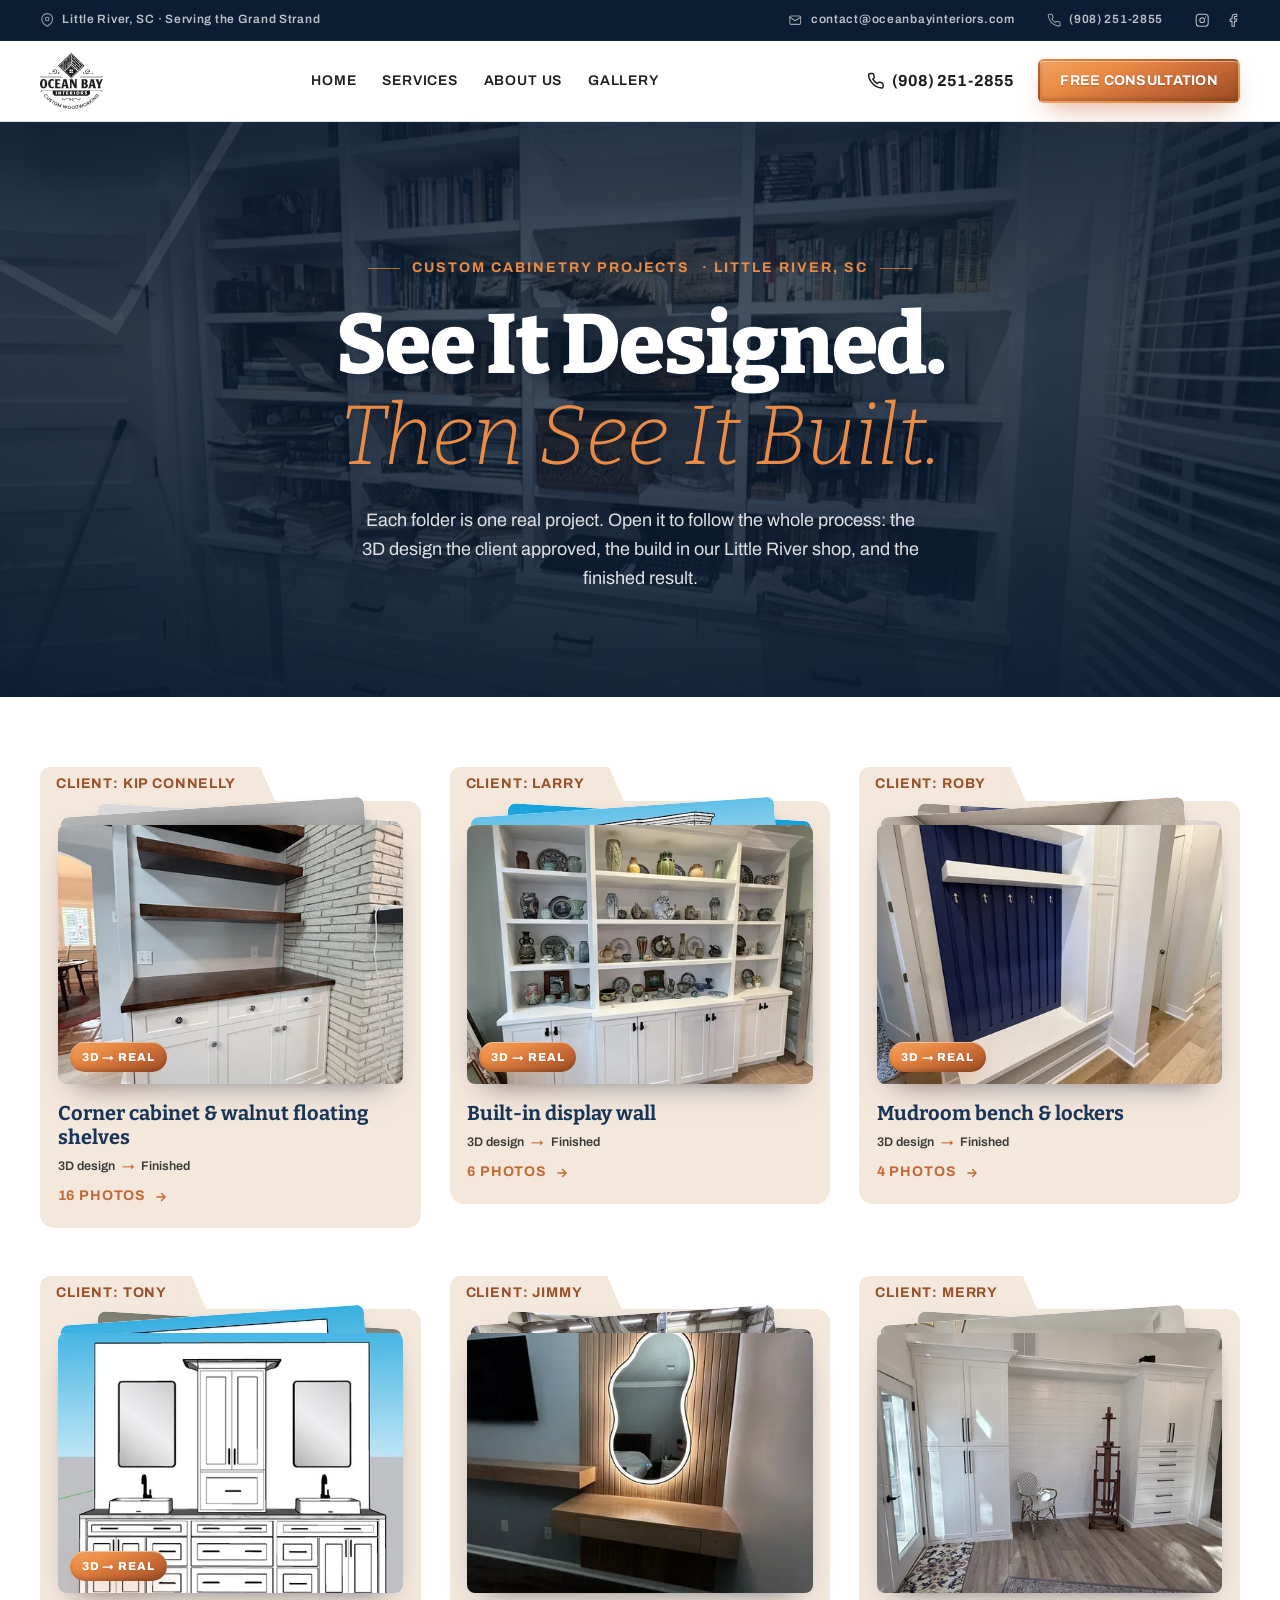
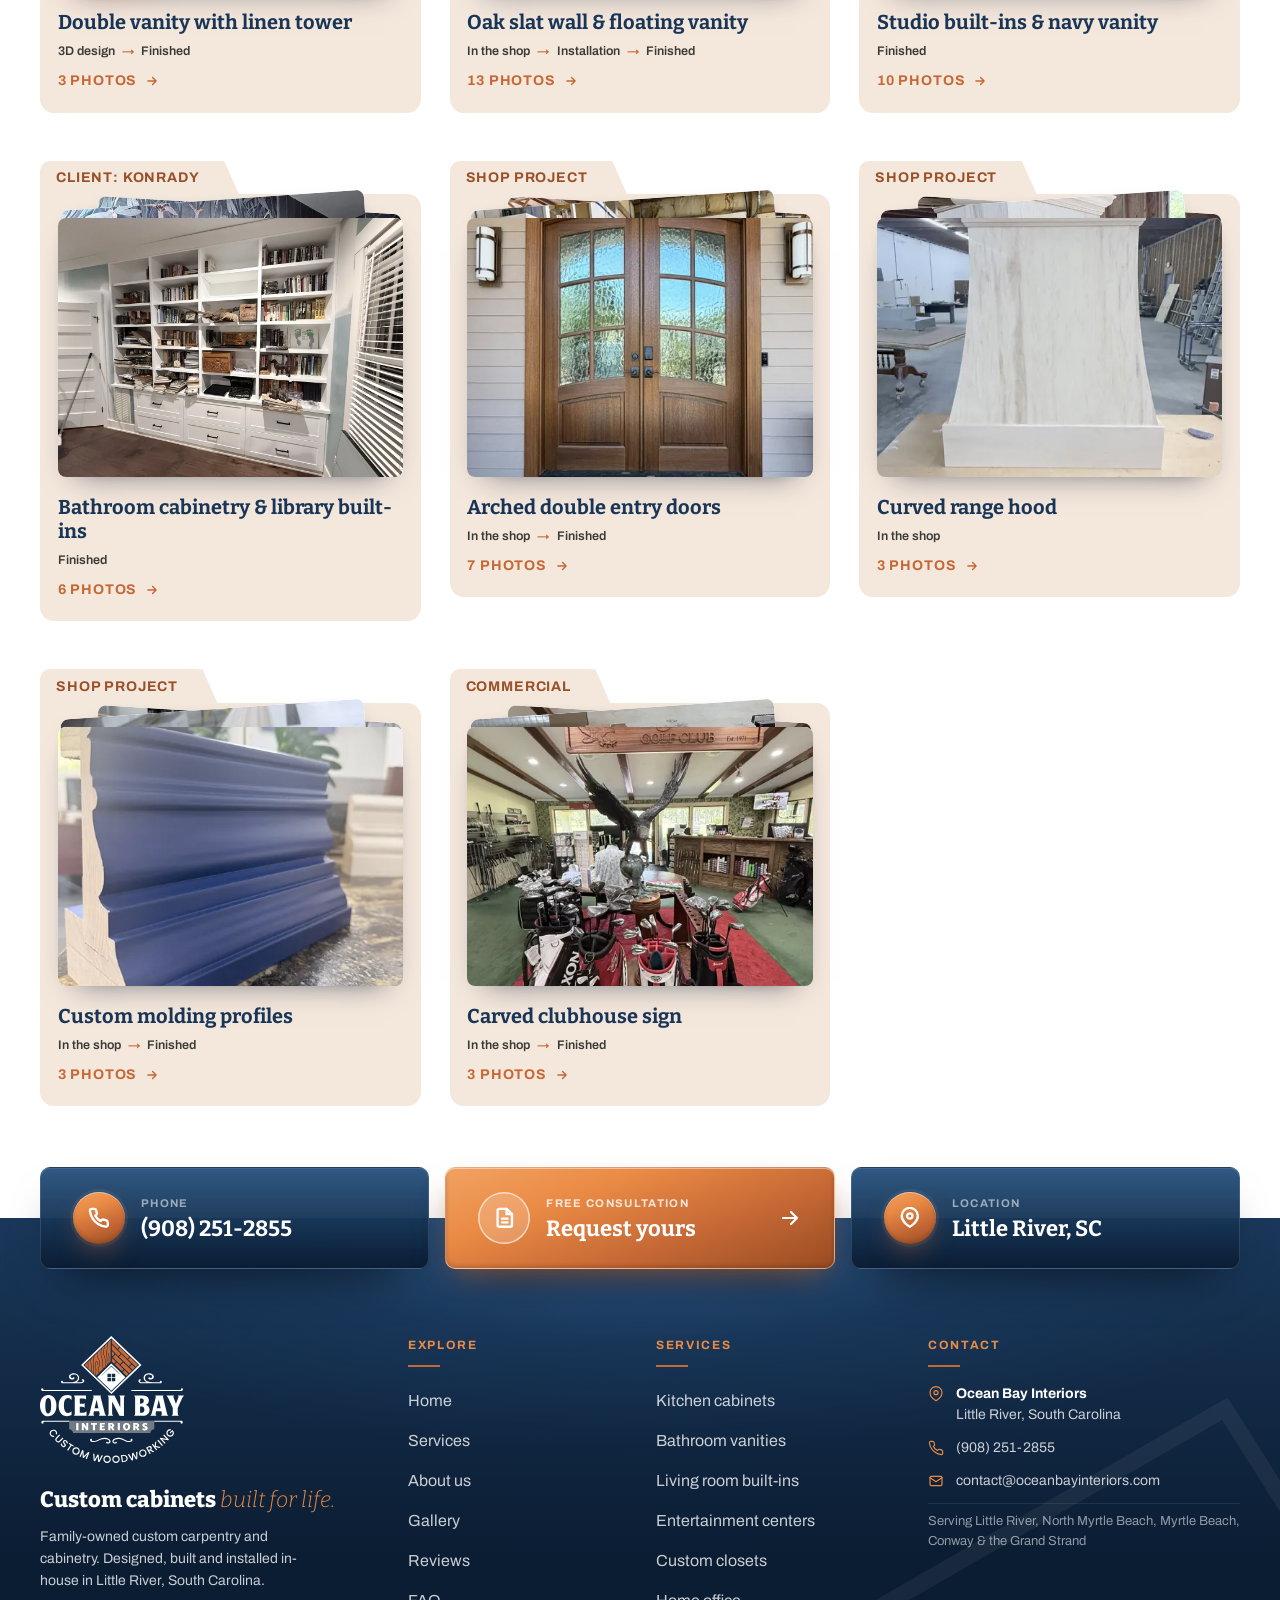
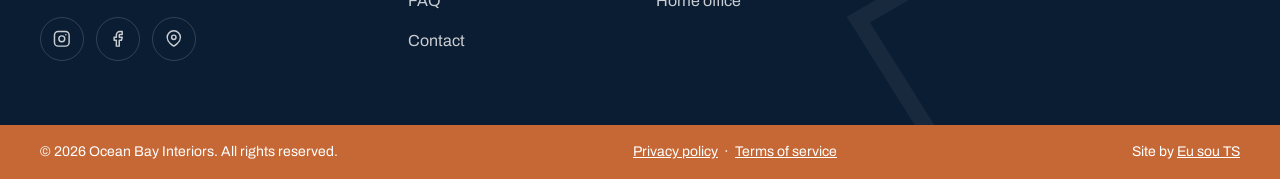
==== gallery/index.html @ ea00781a "Add /gallery/ project folders page and service-area outline on the map - New /gallery/ page: one fol" ====
<!DOCTYPE html>
<html lang="en">
<head>
  <meta charset="utf-8">
  <meta name="viewport" content="width=device-width, initial-scale=1">
  <title>Project Gallery | Custom Cabinets Little River SC | Ocean Bay Interiors</title>
  <meta name="description" content="See Ocean Bay Interiors projects from 3D design to the finished install: custom cabinets, vanities, built-ins, doors and millwork in Little River, SC and the Grand Strand.">
  <link rel="canonical" href="https://oceanbayinteriors.com/gallery/">
  <meta name="theme-color" content="#193658">
  <meta property="og:type" content="website">
  <meta property="og:site_name" content="Ocean Bay Interiors">
  <meta property="og:title" content="Project Gallery | Custom Cabinets Little River SC | Ocean Bay Interiors">
  <meta property="og:description" content="See Ocean Bay Interiors projects from 3D design to the finished install: custom cabinets, vanities, built-ins, doors and millwork in Little River, SC and the Grand Strand.">
  <meta property="og:url" content="https://oceanbayinteriors.com/gallery/">
  <meta property="og:image" content="https://oceanbayinteriors.com/assets/og/og-image.jpg">
  <meta property="og:image:width" content="1200">
  <meta property="og:image:height" content="630">
  <meta property="og:locale" content="en_US">
  <meta name="twitter:card" content="summary_large_image">
  <link rel="icon" href="/favicon.ico" sizes="32x32">
  <link rel="icon" href="/assets/logo/logo-mark-color.svg" type="image/svg+xml">
  <link rel="apple-touch-icon" href="/assets/logo/icon-180.png">
  <link rel="preconnect" href="https://fonts.googleapis.com">
  <link rel="preconnect" href="https://fonts.gstatic.com" crossorigin>
  <link rel="stylesheet" href="https://fonts.googleapis.com/css2?family=Archivo:wght@400;600;700;800&family=Bitter:ital,wght@0,700;0,800;1,300;1,500&display=swap">
  <link rel="stylesheet" href="/css/style.css">
  <!-- Google Tag Manager -->
  <script>(function(w,d,s,l,i){w[l]=w[l]||[];w[l].push({'gtm.start':
  new Date().getTime(),event:'gtm.js'});var f=d.getElementsByTagName(s)[0],
  j=d.createElement(s),dl=l!='dataLayer'?'&l='+l:'';j.async=true;j.src=
  'https://www.googletagmanager.com/gtm.js?id='+i+dl;f.parentNode.insertBefore(j,f);
  })(window,document,'script','dataLayer','GTM-5S8JLXHV');</script>
  <!-- End Google Tag Manager -->
  <script type="application/ld+json">
  {
    "@context": "https://schema.org",
    "@type": "CollectionPage",
    "@id": "https://oceanbayinteriors.com/gallery/#webpage",
    "url": "https://oceanbayinteriors.com/gallery/",
    "name": "Project Gallery | Custom Cabinets Little River SC | Ocean Bay Interiors",
    "description": "See Ocean Bay Interiors projects from 3D design to the finished install: custom cabinets, vanities, built-ins, doors and millwork in Little River, SC and the Grand Strand.",
    "isPartOf": { "@id": "https://oceanbayinteriors.com/#website" },
    "about": { "@id": "https://oceanbayinteriors.com/#business" },
    "breadcrumb": {
      "@type": "BreadcrumbList",
      "itemListElement": [
        { "@type": "ListItem", "position": 1, "name": "Home", "item": "https://oceanbayinteriors.com/" },
        { "@type": "ListItem", "position": 2, "name": "Gallery", "item": "https://oceanbayinteriors.com/gallery/" }
      ]
    }
  }
  </script>
</head>
<body class="page-gallery">
  <!-- Google Tag Manager (noscript) -->
  <noscript><iframe src="https://www.googletagmanager.com/ns.html?id=GTM-5S8JLXHV" height="0" width="0" style="display:none;visibility:hidden"></iframe></noscript>
  <!-- End Google Tag Manager (noscript) -->

  <a class="skip-link" href="#main">Skip to content</a>

  <div class="topbar">
    <div class="container topbar__in">
      <span class="topbar__item"><svg aria-hidden="true" viewBox="0 0 24 24" fill="none" stroke="currentColor" stroke-width="2" stroke-linecap="round" stroke-linejoin="round"><path d="M21 10c0 7-9 12-9 12S3 17 3 10a9 9 0 0 1 18 0z"/><circle cx="12" cy="10" r="3"/></svg>Little River, SC &middot; Serving the Grand Strand</span>
      <span class="topbar__right">
        <a class="topbar__item" href="mailto:contact@oceanbayinteriors.com"><svg aria-hidden="true" viewBox="0 0 24 24" fill="none" stroke="currentColor" stroke-width="2" stroke-linecap="round" stroke-linejoin="round"><rect x="3" y="5" width="18" height="14" rx="2"/><path d="m3 7 9 6 9-6"/></svg>contact@oceanbayinteriors.com</a>
        <a class="topbar__item" href="tel:+19082512855"><svg aria-hidden="true" viewBox="0 0 24 24" fill="none" stroke="currentColor" stroke-width="2" stroke-linecap="round" stroke-linejoin="round"><path d="M22 16.9v3a2 2 0 0 1-2.2 2 19.8 19.8 0 0 1-8.6-3.1 19.5 19.5 0 0 1-6-6A19.8 19.8 0 0 1 2.1 4.2 2 2 0 0 1 4.1 2h3a2 2 0 0 1 2 1.7c.1.9.4 1.8.7 2.6a2 2 0 0 1-.5 2.1L8 9.7a16 16 0 0 0 6 6l1.3-1.3a2 2 0 0 1 2.1-.4c.8.3 1.7.6 2.6.7a2 2 0 0 1 1.7 2z"/></svg>(908) 251-2855</a>
        <span class="topbar__social">
          <a href="https://www.instagram.com/oceanbayinteriors/" aria-label="Instagram" target="_blank" rel="noopener"><svg aria-hidden="true" viewBox="0 0 24 24" fill="none" stroke="currentColor" stroke-width="2" stroke-linecap="round" stroke-linejoin="round"><rect x="2" y="2" width="20" height="20" rx="5"/><circle cx="12" cy="12" r="4"/><path d="M17.5 6.5h.01"/></svg></a>
          <a href="https://www.facebook.com/Oceanbayinteriors/" aria-label="Facebook" target="_blank" rel="noopener"><svg aria-hidden="true" viewBox="0 0 24 24" fill="none" stroke="currentColor" stroke-width="2" stroke-linecap="round" stroke-linejoin="round"><path d="M18 2h-3a5 5 0 0 0-5 5v3H7v4h3v8h4v-8h3l1-4h-4V7a1 1 0 0 1 1-1h3z"/></svg></a>
        </span>
      </span>
    </div>
  </div>

  <header class="site-header" id="header">
    <div class="container nav">
      <a class="brand" href="/" aria-label="Ocean Bay Interiors, home">
        <img class="brand__logo brand__logo--dark" src="/assets/logo/logo-color.svg" alt="Ocean Bay Interiors, custom woodworking" width="68" height="60">
        <img class="brand__logo brand__logo--light" src="/assets/logo/logo-black.svg" alt="Ocean Bay Interiors, custom woodworking" width="68" height="60">
      </a>
      <nav class="nav__links" aria-label="Primary">
        <a href="/">Home</a>
        <a href="/#services">Services</a>
        <a href="/#about">About us</a>
        <a href="/gallery/" aria-current="page">Gallery</a>
      </nav>

      <div class="nav__right">
        <a class="nav__phone" href="tel:+19082512855">
          <svg aria-hidden="true" viewBox="0 0 24 24" fill="none" stroke="currentColor" stroke-width="2" stroke-linecap="round" stroke-linejoin="round"><path d="M22 16.9v3a2 2 0 0 1-2.2 2 19.8 19.8 0 0 1-8.6-3.1 19.5 19.5 0 0 1-6-6A19.8 19.8 0 0 1 2.1 4.2 2 2 0 0 1 4.1 2h3a2 2 0 0 1 2 1.7c.1.9.4 1.8.7 2.6a2 2 0 0 1-.5 2.1L8 9.7a16 16 0 0 0 6 6l1.3-1.3a2 2 0 0 1 2.1-.4c.8.3 1.7.6 2.6.7a2 2 0 0 1 1.7 2z"/></svg>
          (908) 251-2855
        </a>
        <a class="btn btn-primary nav__cta" href="/#contact">Free consultation</a>
        <button class="nav-toggle" type="button" aria-expanded="false" aria-controls="drawer" aria-label="Open menu"><span></span></button>
      </div>
    </div>
  </header>

  <div class="nav-drawer" id="drawer">
    <a href="/">Home</a>
    <a href="/#services">Services</a>
    <a href="/#about">About us</a>
    <a href="/gallery/" aria-current="page">Gallery</a>
    <a class="nav-drawer__phone" href="tel:+19082512855">Call (908) 251-2855</a>
    <a class="btn btn-primary" href="/#contact">Get a free consultation<svg class="arrow" aria-hidden="true" viewBox="0 0 24 24" fill="none" stroke="currentColor" stroke-width="2.4" stroke-linecap="round" stroke-linejoin="round"><path d="M5 12h14M13 6l6 6-6 6"/></svg></a>
  </div>

  <main id="main">
    <!-- Centered banner -->
    <section class="gallery-banner">
      <img class="gallery-banner__bg" src="/assets/gallery/konrady-008-1200.webp" srcset="/assets/gallery/konrady-008-800.webp 800w, /assets/gallery/konrady-008-1200.webp 1200w" sizes="100vw" width="1200" height="900" alt="" fetchpriority="high" decoding="async">
      <span class="deco deco--diamond" style="--w:26rem;--o:0.08;--blur:2px;--rot:-15deg;--deco-color:#fff;left:-9rem;top:-6rem;--dur:22s" aria-hidden="true"></span>
      <div class="container gallery-banner__in">
        <span class="kicker kicker--light">Custom cabinetry projects <span style="white-space:nowrap">&middot; Little River, SC</span></span>
        <h1 class="h1">See it designed. <em>Then see it built.</em></h1>
        <p class="gallery-banner__lead">Each folder is one real project. Open it to follow the whole process: the 3D design the client approved, the build in our Little River shop, and the finished result.</p>
      </div>
    </section>

    <section class="section gallery-page">
      <div class="container">

        <!-- One folder per client project. Built by scratchpad gallery_page.py from ocean-bay-seo-local-materials. -->
        <ul class="folders" role="list">
        <li>
          <a class="folder" href="#kip-connelly" data-folder="kip-connelly" style="--i:0">
            <span class="folder__tab">Client: Kip Connelly</span>
            <span class="folder__body">
              <span class="folder__stack">
                <span class="folder__peek folder__peek--1"><img src="/assets/gallery/kip-connelly-001-480.webp" srcset="/assets/gallery/kip-connelly-001-480.webp 480w, /assets/gallery/kip-connelly-001-800.webp 800w, /assets/gallery/kip-connelly-001-1200.webp 1200w" sizes="(min-width: 64em) 12rem, 40vw" width="480" height="270" loading="lazy" decoding="async" alt=""></span><span class="folder__peek folder__peek--2"><img src="/assets/gallery/kip-connelly-002-480.webp" srcset="/assets/gallery/kip-connelly-002-480.webp 480w, /assets/gallery/kip-connelly-002-800.webp 800w, /assets/gallery/kip-connelly-002-1200.webp 1200w" sizes="(min-width: 64em) 12rem, 40vw" width="480" height="270" loading="lazy" decoding="async" alt=""></span>
                <span class="folder__cover"><img src="/assets/gallery/kip-connelly-010-480.webp" srcset="/assets/gallery/kip-connelly-010-480.webp 480w, /assets/gallery/kip-connelly-010-800.webp 800w, /assets/gallery/kip-connelly-010-1200.webp 1200w" sizes="(min-width: 64em) 22rem, (min-width: 40em) 45vw, 90vw" width="480" height="640" decoding="async" alt="Corner cabinet &amp; walnut floating shelves, Kip Connelly project by Ocean Bay Interiors"></span>
                <span class="folder__badge">3D &rarr; Real</span>
              </span>
              <span class="folder__meta">
                <strong class="folder__title">Corner cabinet &amp; walnut floating shelves</strong>
                <ul class="folder__steps" role="list"><li>3D design</li><li>Finished</li></ul>
                <span class="folder__count">16 photos<svg aria-hidden="true" viewBox="0 0 24 24" fill="none" stroke="currentColor" stroke-width="2.4" stroke-linecap="round" stroke-linejoin="round"><path d="M5 12h14M13 6l6 6-6 6"/></svg></span>
              </span>
            </span>
          </a>
        </li>
        <li>
          <a class="folder" href="#larry" data-folder="larry" style="--i:1">
            <span class="folder__tab">Client: Larry</span>
            <span class="folder__body">
              <span class="folder__stack">
                <span class="folder__peek folder__peek--1"><img src="/assets/gallery/larry-001-480.webp" srcset="/assets/gallery/larry-001-480.webp 480w, /assets/gallery/larry-001-800.webp 800w, /assets/gallery/larry-001-1200.webp 1200w" sizes="(min-width: 64em) 12rem, 40vw" width="480" height="417" loading="lazy" decoding="async" alt=""></span><span class="folder__peek folder__peek--2"><img src="/assets/gallery/larry-003-480.webp" srcset="/assets/gallery/larry-003-480.webp 480w, /assets/gallery/larry-003-800.webp 800w, /assets/gallery/larry-003-1200.webp 1200w" sizes="(min-width: 64em) 12rem, 40vw" width="480" height="415" loading="lazy" decoding="async" alt=""></span>
                <span class="folder__cover"><img src="/assets/gallery/larry-005-480.webp" srcset="/assets/gallery/larry-005-480.webp 480w, /assets/gallery/larry-005-800.webp 800w, /assets/gallery/larry-005-1200.webp 1200w" sizes="(min-width: 64em) 22rem, (min-width: 40em) 45vw, 90vw" width="480" height="488" decoding="async" alt="Built-in display wall, Larry project by Ocean Bay Interiors"></span>
                <span class="folder__badge">3D &rarr; Real</span>
              </span>
              <span class="folder__meta">
                <strong class="folder__title">Built-in display wall</strong>
                <ul class="folder__steps" role="list"><li>3D design</li><li>Finished</li></ul>
                <span class="folder__count">6 photos<svg aria-hidden="true" viewBox="0 0 24 24" fill="none" stroke="currentColor" stroke-width="2.4" stroke-linecap="round" stroke-linejoin="round"><path d="M5 12h14M13 6l6 6-6 6"/></svg></span>
              </span>
            </span>
          </a>
        </li>
        <li>
          <a class="folder" href="#roby" data-folder="roby" style="--i:2">
            <span class="folder__tab">Client: Roby</span>
            <span class="folder__body">
              <span class="folder__stack">
                <span class="folder__peek folder__peek--1"><img src="/assets/gallery/roby-001-480.webp" srcset="/assets/gallery/roby-001-480.webp 480w, /assets/gallery/roby-001-800.webp 800w, /assets/gallery/roby-001-1200.webp 1200w" sizes="(min-width: 64em) 12rem, 40vw" width="480" height="393" loading="lazy" decoding="async" alt=""></span><span class="folder__peek folder__peek--2"><img src="/assets/gallery/roby-003-480.webp" srcset="/assets/gallery/roby-003-480.webp 480w, /assets/gallery/roby-003-800.webp 800w, /assets/gallery/roby-003-1200.webp 1200w" sizes="(min-width: 64em) 12rem, 40vw" width="480" height="640" loading="lazy" decoding="async" alt=""></span>
                <span class="folder__cover"><img src="/assets/gallery/roby-002-480.webp" srcset="/assets/gallery/roby-002-480.webp 480w, /assets/gallery/roby-002-800.webp 800w, /assets/gallery/roby-002-1200.webp 1200w" sizes="(min-width: 64em) 22rem, (min-width: 40em) 45vw, 90vw" width="480" height="640" decoding="async" alt="Mudroom bench &amp; lockers, Roby project by Ocean Bay Interiors"></span>
                <span class="folder__badge">3D &rarr; Real</span>
              </span>
              <span class="folder__meta">
                <strong class="folder__title">Mudroom bench &amp; lockers</strong>
                <ul class="folder__steps" role="list"><li>3D design</li><li>Finished</li></ul>
                <span class="folder__count">4 photos<svg aria-hidden="true" viewBox="0 0 24 24" fill="none" stroke="currentColor" stroke-width="2.4" stroke-linecap="round" stroke-linejoin="round"><path d="M5 12h14M13 6l6 6-6 6"/></svg></span>
              </span>
            </span>
          </a>
        </li>
        <li>
          <a class="folder" href="#tony" data-folder="tony" style="--i:3">
            <span class="folder__tab">Client: Tony</span>
            <span class="folder__body">
              <span class="folder__stack">
                <span class="folder__peek folder__peek--1"><img src="/assets/gallery/tony-002-480.webp" srcset="/assets/gallery/tony-002-480.webp 480w, /assets/gallery/tony-002-800.webp 800w, /assets/gallery/tony-002-1200.webp 1200w" sizes="(min-width: 64em) 12rem, 40vw" width="480" height="429" loading="lazy" decoding="async" alt=""></span><span class="folder__peek folder__peek--2"><img src="/assets/gallery/tony-004-480.webp" srcset="/assets/gallery/tony-004-480.webp 480w, /assets/gallery/tony-004-800.webp 800w, /assets/gallery/tony-004-1200.webp 1200w" sizes="(min-width: 64em) 12rem, 40vw" width="480" height="360" loading="lazy" decoding="async" alt=""></span>
                <span class="folder__cover"><img src="/assets/gallery/tony-001-480.webp" srcset="/assets/gallery/tony-001-480.webp 480w, /assets/gallery/tony-001-800.webp 800w, /assets/gallery/tony-001-1200.webp 1200w" sizes="(min-width: 64em) 22rem, (min-width: 40em) 45vw, 90vw" width="480" height="446" loading="lazy" decoding="async" alt="Double vanity with linen tower, Tony project by Ocean Bay Interiors"></span>
                <span class="folder__badge">3D &rarr; Real</span>
              </span>
              <span class="folder__meta">
                <strong class="folder__title">Double vanity with linen tower</strong>
                <ul class="folder__steps" role="list"><li>3D design</li><li>Finished</li></ul>
                <span class="folder__count">3 photos<svg aria-hidden="true" viewBox="0 0 24 24" fill="none" stroke="currentColor" stroke-width="2.4" stroke-linecap="round" stroke-linejoin="round"><path d="M5 12h14M13 6l6 6-6 6"/></svg></span>
              </span>
            </span>
          </a>
        </li>
        <li>
          <a class="folder" href="#jimmy" data-folder="jimmy" style="--i:4">
            <span class="folder__tab">Client: Jimmy</span>
            <span class="folder__body">
              <span class="folder__stack">
                <span class="folder__peek folder__peek--1"><img src="/assets/gallery/jimmy-019-480.webp" srcset="/assets/gallery/jimmy-019-480.webp 480w, /assets/gallery/jimmy-019-800.webp 800w, /assets/gallery/jimmy-019-1200.webp 1200w" sizes="(min-width: 64em) 12rem, 40vw" width="480" height="640" loading="lazy" decoding="async" alt=""></span><span class="folder__peek folder__peek--2"><img src="/assets/gallery/jimmy-020-480.webp" srcset="/assets/gallery/jimmy-020-480.webp 480w, /assets/gallery/jimmy-020-800.webp 800w, /assets/gallery/jimmy-020-1200.webp 1200w" sizes="(min-width: 64em) 12rem, 40vw" width="480" height="640" loading="lazy" decoding="async" alt=""></span>
                <span class="folder__cover"><img src="/assets/gallery/jimmy-001-480.webp" srcset="/assets/gallery/jimmy-001-480.webp 480w, /assets/gallery/jimmy-001-800.webp 800w, /assets/gallery/jimmy-001-1200.webp 1200w" sizes="(min-width: 64em) 22rem, (min-width: 40em) 45vw, 90vw" width="480" height="640" loading="lazy" decoding="async" alt="Oak slat wall &amp; floating vanity, Jimmy project by Ocean Bay Interiors"></span>
                
              </span>
              <span class="folder__meta">
                <strong class="folder__title">Oak slat wall &amp; floating vanity</strong>
                <ul class="folder__steps" role="list"><li>In the shop</li><li>Installation</li><li>Finished</li></ul>
                <span class="folder__count">13 photos<svg aria-hidden="true" viewBox="0 0 24 24" fill="none" stroke="currentColor" stroke-width="2.4" stroke-linecap="round" stroke-linejoin="round"><path d="M5 12h14M13 6l6 6-6 6"/></svg></span>
              </span>
            </span>
          </a>
        </li>
        <li>
          <a class="folder" href="#merry" data-folder="merry" style="--i:5">
            <span class="folder__tab">Client: Merry</span>
            <span class="folder__body">
              <span class="folder__stack">
                <span class="folder__peek folder__peek--1"><img src="/assets/gallery/merry-001-480.webp" srcset="/assets/gallery/merry-001-480.webp 480w, /assets/gallery/merry-001-800.webp 800w, /assets/gallery/merry-001-1200.webp 1200w" sizes="(min-width: 64em) 12rem, 40vw" width="480" height="360" loading="lazy" decoding="async" alt=""></span><span class="folder__peek folder__peek--2"><img src="/assets/gallery/merry-002-480.webp" srcset="/assets/gallery/merry-002-480.webp 480w, /assets/gallery/merry-002-800.webp 800w, /assets/gallery/merry-002-1200.webp 1200w" sizes="(min-width: 64em) 12rem, 40vw" width="480" height="360" loading="lazy" decoding="async" alt=""></span>
                <span class="folder__cover"><img src="/assets/gallery/merry-003-480.webp" srcset="/assets/gallery/merry-003-480.webp 480w, /assets/gallery/merry-003-800.webp 800w, /assets/gallery/merry-003-1200.webp 1200w" sizes="(min-width: 64em) 22rem, (min-width: 40em) 45vw, 90vw" width="480" height="360" loading="lazy" decoding="async" alt="Studio built-ins &amp; navy vanity, Merry project by Ocean Bay Interiors"></span>
                
              </span>
              <span class="folder__meta">
                <strong class="folder__title">Studio built-ins &amp; navy vanity</strong>
                <ul class="folder__steps" role="list"><li>Finished</li></ul>
                <span class="folder__count">10 photos<svg aria-hidden="true" viewBox="0 0 24 24" fill="none" stroke="currentColor" stroke-width="2.4" stroke-linecap="round" stroke-linejoin="round"><path d="M5 12h14M13 6l6 6-6 6"/></svg></span>
              </span>
            </span>
          </a>
        </li>
        <li>
          <a class="folder" href="#konrady" data-folder="konrady" style="--i:6">
            <span class="folder__tab">Client: Konrady</span>
            <span class="folder__body">
              <span class="folder__stack">
                <span class="folder__peek folder__peek--1"><img src="/assets/gallery/konrady-003-480.webp" srcset="/assets/gallery/konrady-003-480.webp 480w, /assets/gallery/konrady-003-800.webp 800w, /assets/gallery/konrady-003-1200.webp 1200w" sizes="(min-width: 64em) 12rem, 40vw" width="480" height="640" loading="lazy" decoding="async" alt=""></span><span class="folder__peek folder__peek--2"><img src="/assets/gallery/konrady-004-480.webp" srcset="/assets/gallery/konrady-004-480.webp 480w, /assets/gallery/konrady-004-800.webp 800w, /assets/gallery/konrady-004-1200.webp 1200w" sizes="(min-width: 64em) 12rem, 40vw" width="480" height="640" loading="lazy" decoding="async" alt=""></span>
                <span class="folder__cover"><img src="/assets/gallery/konrady-008-480.webp" srcset="/assets/gallery/konrady-008-480.webp 480w, /assets/gallery/konrady-008-800.webp 800w, /assets/gallery/konrady-008-1200.webp 1200w" sizes="(min-width: 64em) 22rem, (min-width: 40em) 45vw, 90vw" width="480" height="360" loading="lazy" decoding="async" alt="Bathroom cabinetry &amp; library built-ins, Konrady project by Ocean Bay Interiors"></span>
                
              </span>
              <span class="folder__meta">
                <strong class="folder__title">Bathroom cabinetry &amp; library built-ins</strong>
                <ul class="folder__steps" role="list"><li>Finished</li></ul>
                <span class="folder__count">6 photos<svg aria-hidden="true" viewBox="0 0 24 24" fill="none" stroke="currentColor" stroke-width="2.4" stroke-linecap="round" stroke-linejoin="round"><path d="M5 12h14M13 6l6 6-6 6"/></svg></span>
              </span>
            </span>
          </a>
        </li>
        <li>
          <a class="folder" href="#door-molding" data-folder="door-molding" style="--i:7">
            <span class="folder__tab">Shop project</span>
            <span class="folder__body">
              <span class="folder__stack">
                <span class="folder__peek folder__peek--1"><img src="/assets/gallery/door-molding-002-480.webp" srcset="/assets/gallery/door-molding-002-480.webp 480w, /assets/gallery/door-molding-002-800.webp 800w, /assets/gallery/door-molding-002-1200.webp 1200w" sizes="(min-width: 64em) 12rem, 40vw" width="480" height="360" loading="lazy" decoding="async" alt=""></span><span class="folder__peek folder__peek--2"><img src="/assets/gallery/door-molding-003-480.webp" srcset="/assets/gallery/door-molding-003-480.webp 480w, /assets/gallery/door-molding-003-800.webp 800w, /assets/gallery/door-molding-003-1200.webp 1200w" sizes="(min-width: 64em) 12rem, 40vw" width="480" height="640" loading="lazy" decoding="async" alt=""></span>
                <span class="folder__cover"><img src="/assets/gallery/door-molding-006-480.webp" srcset="/assets/gallery/door-molding-006-480.webp 480w, /assets/gallery/door-molding-006-800.webp 800w, /assets/gallery/door-molding-006-1200.webp 1200w" sizes="(min-width: 64em) 22rem, (min-width: 40em) 45vw, 90vw" width="480" height="640" loading="lazy" decoding="async" alt="Arched double entry doors, Shop project project by Ocean Bay Interiors"></span>
                
              </span>
              <span class="folder__meta">
                <strong class="folder__title">Arched double entry doors</strong>
                <ul class="folder__steps" role="list"><li>In the shop</li><li>Finished</li></ul>
                <span class="folder__count">7 photos<svg aria-hidden="true" viewBox="0 0 24 24" fill="none" stroke="currentColor" stroke-width="2.4" stroke-linecap="round" stroke-linejoin="round"><path d="M5 12h14M13 6l6 6-6 6"/></svg></span>
              </span>
            </span>
          </a>
        </li>
        <li>
          <a class="folder" href="#curved-hood" data-folder="curved-hood" style="--i:8">
            <span class="folder__tab">Shop project</span>
            <span class="folder__body">
              <span class="folder__stack">
                <span class="folder__peek folder__peek--1"><img src="/assets/gallery/curved-hood-002-480.webp" srcset="/assets/gallery/curved-hood-002-480.webp 480w, /assets/gallery/curved-hood-002-800.webp 800w, /assets/gallery/curved-hood-002-1200.webp 1200w" sizes="(min-width: 64em) 12rem, 40vw" width="480" height="640" loading="lazy" decoding="async" alt=""></span><span class="folder__peek folder__peek--2"><img src="/assets/gallery/curved-hood-003-480.webp" srcset="/assets/gallery/curved-hood-003-480.webp 480w, /assets/gallery/curved-hood-003-800.webp 800w, /assets/gallery/curved-hood-003-1200.webp 1200w" sizes="(min-width: 64em) 12rem, 40vw" width="480" height="640" loading="lazy" decoding="async" alt=""></span>
                <span class="folder__cover"><img src="/assets/gallery/curved-hood-001-480.webp" srcset="/assets/gallery/curved-hood-001-480.webp 480w, /assets/gallery/curved-hood-001-800.webp 800w, /assets/gallery/curved-hood-001-1200.webp 1200w" sizes="(min-width: 64em) 22rem, (min-width: 40em) 45vw, 90vw" width="480" height="640" loading="lazy" decoding="async" alt="Curved range hood, Shop project project by Ocean Bay Interiors"></span>
                
              </span>
              <span class="folder__meta">
                <strong class="folder__title">Curved range hood</strong>
                <ul class="folder__steps" role="list"><li>In the shop</li></ul>
                <span class="folder__count">3 photos<svg aria-hidden="true" viewBox="0 0 24 24" fill="none" stroke="currentColor" stroke-width="2.4" stroke-linecap="round" stroke-linejoin="round"><path d="M5 12h14M13 6l6 6-6 6"/></svg></span>
              </span>
            </span>
          </a>
        </li>
        <li>
          <a class="folder" href="#molding" data-folder="molding" style="--i:9">
            <span class="folder__tab">Shop project</span>
            <span class="folder__body">
              <span class="folder__stack">
                <span class="folder__peek folder__peek--1"><img src="/assets/gallery/molding-001-480.webp" srcset="/assets/gallery/molding-001-480.webp 480w, /assets/gallery/molding-001-800.webp 800w, /assets/gallery/molding-001-1200.webp 1200w" sizes="(min-width: 64em) 12rem, 40vw" width="480" height="640" loading="lazy" decoding="async" alt=""></span><span class="folder__peek folder__peek--2"><img src="/assets/gallery/molding-002-480.webp" srcset="/assets/gallery/molding-002-480.webp 480w, /assets/gallery/molding-002-800.webp 800w, /assets/gallery/molding-002-1200.webp 1200w" sizes="(min-width: 64em) 12rem, 40vw" width="480" height="640" loading="lazy" decoding="async" alt=""></span>
                <span class="folder__cover"><img src="/assets/gallery/molding-003-480.webp" srcset="/assets/gallery/molding-003-480.webp 480w, /assets/gallery/molding-003-800.webp 800w, /assets/gallery/molding-003-1200.webp 1200w" sizes="(min-width: 64em) 22rem, (min-width: 40em) 45vw, 90vw" width="480" height="640" loading="lazy" decoding="async" alt="Custom molding profiles, Shop project project by Ocean Bay Interiors"></span>
                
              </span>
              <span class="folder__meta">
                <strong class="folder__title">Custom molding profiles</strong>
                <ul class="folder__steps" role="list"><li>In the shop</li><li>Finished</li></ul>
                <span class="folder__count">3 photos<svg aria-hidden="true" viewBox="0 0 24 24" fill="none" stroke="currentColor" stroke-width="2.4" stroke-linecap="round" stroke-linejoin="round"><path d="M5 12h14M13 6l6 6-6 6"/></svg></span>
              </span>
            </span>
          </a>
        </li>
        <li>
          <a class="folder" href="#eagle-nest-golf-club" data-folder="eagle-nest-golf-club" style="--i:10">
            <span class="folder__tab">Commercial</span>
            <span class="folder__body">
              <span class="folder__stack">
                <span class="folder__peek folder__peek--1"><img src="/assets/gallery/eagle-nest-golf-club-001-480.webp" srcset="/assets/gallery/eagle-nest-golf-club-001-480.webp 480w, /assets/gallery/eagle-nest-golf-club-001-800.webp 800w, /assets/gallery/eagle-nest-golf-club-001-1200.webp 1200w" sizes="(min-width: 64em) 12rem, 40vw" width="480" height="640" loading="lazy" decoding="async" alt=""></span><span class="folder__peek folder__peek--2"><img src="/assets/gallery/eagle-nest-golf-club-004-480.webp" srcset="/assets/gallery/eagle-nest-golf-club-004-480.webp 480w, /assets/gallery/eagle-nest-golf-club-004-800.webp 800w, /assets/gallery/eagle-nest-golf-club-004-1200.webp 1200w" sizes="(min-width: 64em) 12rem, 40vw" width="480" height="640" loading="lazy" decoding="async" alt=""></span>
                <span class="folder__cover"><img src="/assets/gallery/eagle-nest-golf-club-005-480.webp" srcset="/assets/gallery/eagle-nest-golf-club-005-480.webp 480w, /assets/gallery/eagle-nest-golf-club-005-800.webp 800w, /assets/gallery/eagle-nest-golf-club-005-1200.webp 1200w" sizes="(min-width: 64em) 22rem, (min-width: 40em) 45vw, 90vw" width="480" height="640" loading="lazy" decoding="async" alt="Carved clubhouse sign, Commercial project by Ocean Bay Interiors"></span>
                
              </span>
              <span class="folder__meta">
                <strong class="folder__title">Carved clubhouse sign</strong>
                <ul class="folder__steps" role="list"><li>In the shop</li><li>Finished</li></ul>
                <span class="folder__count">3 photos<svg aria-hidden="true" viewBox="0 0 24 24" fill="none" stroke="currentColor" stroke-width="2.4" stroke-linecap="round" stroke-linejoin="round"><path d="M5 12h14M13 6l6 6-6 6"/></svg></span>
              </span>
            </span>
          </a>
        </li>
        </ul>
      </div>
    </section>
  </main>

  <!-- ============================== FOOTER ============================== -->
  <footer class="site-footer">
    <div class="container contact-bar" aria-label="Quick contact">
      <a class="contact-bar__item" href="tel:+19082512855"><span class="seal" aria-hidden="true"><svg aria-hidden="true" viewBox="0 0 24 24" fill="none" stroke="currentColor" stroke-width="2" stroke-linecap="round" stroke-linejoin="round"><path d="M22 16.9v3a2 2 0 0 1-2.2 2 19.8 19.8 0 0 1-8.6-3.1 19.5 19.5 0 0 1-6-6A19.8 19.8 0 0 1 2.1 4.2 2 2 0 0 1 4.1 2h3a2 2 0 0 1 2 1.7c.1.9.4 1.8.7 2.6a2 2 0 0 1-.5 2.1L8 9.7a16 16 0 0 0 6 6l1.3-1.3a2 2 0 0 1 2.1-.4c.8.3 1.7.6 2.6.7a2 2 0 0 1 1.7 2z"/></svg></span><span><small>Phone</small><strong>(908) 251-2855</strong></span></a>
      <a class="contact-bar__item contact-bar__item--accent" href="/#contact"><span class="seal" aria-hidden="true"><svg aria-hidden="true" viewBox="0 0 24 24" fill="none" stroke="currentColor" stroke-width="2" stroke-linecap="round" stroke-linejoin="round"><path d="M14 2H6a2 2 0 0 0-2 2v16a2 2 0 0 0 2 2h12a2 2 0 0 0 2-2V8z"/><path d="M14 2v6h6M9 13h6M9 17h6"/></svg></span><span><small>Free consultation</small><strong>Request yours</strong></span><svg class="contact-bar__arrow" aria-hidden="true" viewBox="0 0 24 24" fill="none" stroke="currentColor" stroke-width="2.2" stroke-linecap="round" stroke-linejoin="round"><path d="M5 12h14M13 6l6 6-6 6"/></svg></a>
      <span class="contact-bar__item"><span class="seal" aria-hidden="true"><svg aria-hidden="true" viewBox="0 0 24 24" fill="none" stroke="currentColor" stroke-width="2" stroke-linecap="round" stroke-linejoin="round"><path d="M21 10c0 7-9 12-9 12S3 17 3 10a9 9 0 0 1 18 0z"/><circle cx="12" cy="10" r="3"/></svg></span><span><small>Location</small><strong>Little River, SC</strong></span></span>
    </div>
    <div class="footer__bg" aria-hidden="true"><span class="deco deco--diamond" style="--w:40rem;--o:0.05;--blur:2px;--rot:14deg;--deco-color:#fff;right:-12rem;bottom:-14rem"></span></div>
    <div class="container footer">
      <div class="footer__brand">
        <img src="/assets/logo/logo-color.svg" alt="Ocean Bay Interiors, custom woodworking" width="144" height="127" loading="lazy">
        <p class="footer__tagline">Custom cabinets <em>built for life.</em></p>
        <p>Family-owned custom carpentry and cabinetry. Designed, built and installed in-house in Little River, South Carolina.</p>
        <div class="footer__social">
          <a href="https://www.instagram.com/oceanbayinteriors/" aria-label="Instagram" target="_blank" rel="noopener"><svg aria-hidden="true" viewBox="0 0 24 24" fill="none" stroke="currentColor" stroke-width="2" stroke-linecap="round" stroke-linejoin="round"><rect x="2" y="2" width="20" height="20" rx="5"/><circle cx="12" cy="12" r="4"/><path d="M17.5 6.5h.01"/></svg></a>
          <a href="https://www.facebook.com/Oceanbayinteriors/" aria-label="Facebook" target="_blank" rel="noopener"><svg aria-hidden="true" viewBox="0 0 24 24" fill="none" stroke="currentColor" stroke-width="2" stroke-linecap="round" stroke-linejoin="round"><path d="M18 2h-3a5 5 0 0 0-5 5v3H7v4h3v8h4v-8h3l1-4h-4V7a1 1 0 0 1 1-1h3z"/></svg></a>
          <a href="https://www.google.com/maps/place/?cid=1229193052149989524" aria-label="Google Business Profile" rel="noopener"><svg aria-hidden="true" viewBox="0 0 24 24" fill="none" stroke="currentColor" stroke-width="2" stroke-linecap="round" stroke-linejoin="round"><path d="M21 10c0 7-9 12-9 12S3 17 3 10a9 9 0 0 1 18 0z"/><circle cx="12" cy="10" r="3"/></svg></a>
        </div>
      </div>

      <div>
        <h4>Explore</h4>
        <ul role="list">
          <li><a href="/">Home</a></li>
          <li><a href="/#services">Services</a></li>
          <li><a href="/#about">About us</a></li>
          <li><a href="/gallery/" aria-current="page">Gallery</a></li>
          <li><a href="/#reviews">Reviews</a></li>
          <li><a href="/#faq">FAQ</a></li>
          <li><a href="/#contact">Contact</a></li>
        </ul>
      </div>

      <div>
        <h4>Services</h4>
        <ul role="list">
          <li><a href="/#services">Kitchen cabinets</a></li>
          <li><a href="/#services">Bathroom vanities</a></li>
          <li><a href="/#services">Living room built-ins</a></li>
          <li><a href="/#services">Entertainment centers</a></li>
          <li><a href="/#services">Custom closets</a></li>
          <li><a href="/#services">Home office</a></li>
        </ul>
      </div>

      <div>
        <h4>Contact</h4>
        <div class="footer__nap">
          <div class="footer__row"><svg aria-hidden="true" viewBox="0 0 24 24" fill="none" stroke="currentColor" stroke-width="1.75" stroke-linecap="round" stroke-linejoin="round"><path d="M21 10c0 7-9 12-9 12S3 17 3 10a9 9 0 0 1 18 0z"/><circle cx="12" cy="10" r="3"/></svg><span><strong>Ocean Bay Interiors</strong><br>Little River, South Carolina</span></div>
          <div class="footer__row"><svg aria-hidden="true" viewBox="0 0 24 24" fill="none" stroke="currentColor" stroke-width="1.75" stroke-linecap="round" stroke-linejoin="round"><path d="M22 16.9v3a2 2 0 0 1-2.2 2 19.8 19.8 0 0 1-8.6-3.1 19.5 19.5 0 0 1-6-6A19.8 19.8 0 0 1 2.1 4.2 2 2 0 0 1 4.1 2h3a2 2 0 0 1 2 1.7c.1.9.4 1.8.7 2.6a2 2 0 0 1-.5 2.1L8 9.7a16 16 0 0 0 6 6l1.3-1.3a2 2 0 0 1 2.1-.4c.8.3 1.7.6 2.6.7a2 2 0 0 1 1.7 2z"/></svg><a href="tel:+19082512855">(908) 251-2855</a></div>
          <div class="footer__row"><svg aria-hidden="true" viewBox="0 0 24 24" fill="none" stroke="currentColor" stroke-width="1.75" stroke-linecap="round" stroke-linejoin="round"><rect x="3" y="5" width="18" height="14" rx="2"/><path d="m3 7 9 6 9-6"/></svg><a href="mailto:contact@oceanbayinteriors.com">contact@oceanbayinteriors.com</a></div>
          <div class="footer__meta">Serving Little River, North Myrtle Beach, Myrtle Beach, Conway &amp; the Grand Strand</div>
        </div>
      </div>
    </div>

    <div class="footer__bottom">
      <div class="container footer__bottom-in">
        <span>&copy; <span id="year">2026</span> Ocean Bay Interiors. All rights reserved.</span>
        <span><a href="/privacy-policy/">Privacy policy</a> &nbsp;&middot;&nbsp; <a href="/terms/">Terms of service</a></span>
        <span>Site by <a href="https://eusouts.com" rel="noopener">Eu sou TS</a></span>
      </div>
    </div>
  </footer>

  <!-- Sticky call bar (mobile only) -->
  <div class="call-bar" aria-label="Quick actions">
    <a class="call-bar__call" href="tel:+19082512855"><svg aria-hidden="true" viewBox="0 0 24 24" fill="none" stroke="currentColor" stroke-width="2" stroke-linecap="round" stroke-linejoin="round"><path d="M22 16.9v3a2 2 0 0 1-2.2 2 19.8 19.8 0 0 1-8.6-3.1 19.5 19.5 0 0 1-6-6A19.8 19.8 0 0 1 2.1 4.2 2 2 0 0 1 4.1 2h3a2 2 0 0 1 2 1.7c.1.9.4 1.8.7 2.6a2 2 0 0 1-.5 2.1L8 9.7a16 16 0 0 0 6 6l1.3-1.3a2 2 0 0 1 2.1-.4c.8.3 1.7.6 2.6.7a2 2 0 0 1 1.7 2z"/></svg>Call now</a>
    <a class="call-bar__quote" href="/#contact">Free consultation</a>
  </div>

  <dialog class="pv" id="p-kip-connelly" aria-labelledby="p-kip-connelly-title">
    <div class="pv__bar">
      <div class="pv__heading">
        <span class="kicker">Client: Kip Connelly</span>
        <h2 class="h2 h2--sm" id="p-kip-connelly-title">Corner cabinet &amp; walnut floating shelves</h2>
      </div>
      <button type="button" class="pv__close" data-pv-close aria-label="Close project"><svg aria-hidden="true" viewBox="0 0 24 24" fill="none" stroke="currentColor" stroke-width="2" stroke-linecap="round"><path d="M6 6l12 12M18 6 6 18"/></svg></button>
    </div>
    <div class="pv__body">
          <section class="pv__stage pv__stage--design">
            <header class="pv__stage-head"><span class="pv__num">01</span><div><h3 class="h3">3D design</h3><p>The 3D model the client approved before we cut a single board.</p></div></header>
            <ul class="pv__grid" role="list"><li><button type="button" class="pv__shot" data-full="/assets/gallery/kip-connelly-001-1200.webp"><img src="/assets/gallery/kip-connelly-001-480.webp" srcset="/assets/gallery/kip-connelly-001-480.webp 480w, /assets/gallery/kip-connelly-001-800.webp 800w, /assets/gallery/kip-connelly-001-1200.webp 1200w" sizes="(min-width: 64em) 22rem, (min-width: 40em) 45vw, 90vw" width="480" height="270" loading="lazy" decoding="async" alt="Corner cabinet &amp; walnut floating shelves, 3d design (Kip Connelly)"></button></li><li><button type="button" class="pv__shot" data-full="/assets/gallery/kip-connelly-002-1200.webp"><img src="/assets/gallery/kip-connelly-002-480.webp" srcset="/assets/gallery/kip-connelly-002-480.webp 480w, /assets/gallery/kip-connelly-002-800.webp 800w, /assets/gallery/kip-connelly-002-1200.webp 1200w" sizes="(min-width: 64em) 22rem, (min-width: 40em) 45vw, 90vw" width="480" height="270" loading="lazy" decoding="async" alt="Corner cabinet &amp; walnut floating shelves, 3d design (Kip Connelly)"></button></li><li><button type="button" class="pv__shot" data-full="/assets/gallery/kip-connelly-003-1200.webp"><img src="/assets/gallery/kip-connelly-003-480.webp" srcset="/assets/gallery/kip-connelly-003-480.webp 480w, /assets/gallery/kip-connelly-003-800.webp 800w, /assets/gallery/kip-connelly-003-1200.webp 1200w" sizes="(min-width: 64em) 22rem, (min-width: 40em) 45vw, 90vw" width="480" height="270" loading="lazy" decoding="async" alt="Corner cabinet &amp; walnut floating shelves, 3d design (Kip Connelly)"></button></li></ul>
          </section>
          <section class="pv__stage pv__stage--finished">
            <header class="pv__stage-head"><span class="pv__num">02</span><div><h3 class="h3">Finished</h3><p>The final result, installed in the client's space.</p></div></header>
            <ul class="pv__grid" role="list"><li><button type="button" class="pv__shot" data-full="/assets/gallery/kip-connelly-004-1200.webp"><img src="/assets/gallery/kip-connelly-004-480.webp" srcset="/assets/gallery/kip-connelly-004-480.webp 480w, /assets/gallery/kip-connelly-004-800.webp 800w, /assets/gallery/kip-connelly-004-1200.webp 1200w" sizes="(min-width: 64em) 22rem, (min-width: 40em) 45vw, 90vw" width="480" height="640" loading="lazy" decoding="async" alt="Corner cabinet &amp; walnut floating shelves, finished (Kip Connelly)"></button></li><li><button type="button" class="pv__shot" data-full="/assets/gallery/kip-connelly-005-1200.webp"><img src="/assets/gallery/kip-connelly-005-480.webp" srcset="/assets/gallery/kip-connelly-005-480.webp 480w, /assets/gallery/kip-connelly-005-800.webp 800w, /assets/gallery/kip-connelly-005-1200.webp 1200w" sizes="(min-width: 64em) 22rem, (min-width: 40em) 45vw, 90vw" width="480" height="640" loading="lazy" decoding="async" alt="Corner cabinet &amp; walnut floating shelves, finished (Kip Connelly)"></button></li><li><button type="button" class="pv__shot" data-full="/assets/gallery/kip-connelly-006-1200.webp"><img src="/assets/gallery/kip-connelly-006-480.webp" srcset="/assets/gallery/kip-connelly-006-480.webp 480w, /assets/gallery/kip-connelly-006-800.webp 800w, /assets/gallery/kip-connelly-006-1200.webp 1200w" sizes="(min-width: 64em) 22rem, (min-width: 40em) 45vw, 90vw" width="480" height="640" loading="lazy" decoding="async" alt="Corner cabinet &amp; walnut floating shelves, finished (Kip Connelly)"></button></li><li><button type="button" class="pv__shot" data-full="/assets/gallery/kip-connelly-007-1200.webp"><img src="/assets/gallery/kip-connelly-007-480.webp" srcset="/assets/gallery/kip-connelly-007-480.webp 480w, /assets/gallery/kip-connelly-007-800.webp 800w, /assets/gallery/kip-connelly-007-1200.webp 1200w" sizes="(min-width: 64em) 22rem, (min-width: 40em) 45vw, 90vw" width="480" height="640" loading="lazy" decoding="async" alt="Corner cabinet &amp; walnut floating shelves, finished (Kip Connelly)"></button></li><li><button type="button" class="pv__shot" data-full="/assets/gallery/kip-connelly-008-1200.webp"><img src="/assets/gallery/kip-connelly-008-480.webp" srcset="/assets/gallery/kip-connelly-008-480.webp 480w, /assets/gallery/kip-connelly-008-800.webp 800w, /assets/gallery/kip-connelly-008-1200.webp 1200w" sizes="(min-width: 64em) 22rem, (min-width: 40em) 45vw, 90vw" width="480" height="640" loading="lazy" decoding="async" alt="Corner cabinet &amp; walnut floating shelves, finished (Kip Connelly)"></button></li><li><button type="button" class="pv__shot" data-full="/assets/gallery/kip-connelly-009-1200.webp"><img src="/assets/gallery/kip-connelly-009-480.webp" srcset="/assets/gallery/kip-connelly-009-480.webp 480w, /assets/gallery/kip-connelly-009-800.webp 800w, /assets/gallery/kip-connelly-009-1200.webp 1200w" sizes="(min-width: 64em) 22rem, (min-width: 40em) 45vw, 90vw" width="480" height="640" loading="lazy" decoding="async" alt="Corner cabinet &amp; walnut floating shelves, finished (Kip Connelly)"></button></li><li><button type="button" class="pv__shot" data-full="/assets/gallery/kip-connelly-010-1200.webp"><img src="/assets/gallery/kip-connelly-010-480.webp" srcset="/assets/gallery/kip-connelly-010-480.webp 480w, /assets/gallery/kip-connelly-010-800.webp 800w, /assets/gallery/kip-connelly-010-1200.webp 1200w" sizes="(min-width: 64em) 22rem, (min-width: 40em) 45vw, 90vw" width="480" height="640" loading="lazy" decoding="async" alt="Corner cabinet &amp; walnut floating shelves, finished (Kip Connelly)"></button></li><li><button type="button" class="pv__shot" data-full="/assets/gallery/kip-connelly-011-1200.webp"><img src="/assets/gallery/kip-connelly-011-480.webp" srcset="/assets/gallery/kip-connelly-011-480.webp 480w, /assets/gallery/kip-connelly-011-800.webp 800w, /assets/gallery/kip-connelly-011-1200.webp 1200w" sizes="(min-width: 64em) 22rem, (min-width: 40em) 45vw, 90vw" width="480" height="640" loading="lazy" decoding="async" alt="Corner cabinet &amp; walnut floating shelves, finished (Kip Connelly)"></button></li><li><button type="button" class="pv__shot" data-full="/assets/gallery/kip-connelly-012-1200.webp"><img src="/assets/gallery/kip-connelly-012-480.webp" srcset="/assets/gallery/kip-connelly-012-480.webp 480w, /assets/gallery/kip-connelly-012-800.webp 800w, /assets/gallery/kip-connelly-012-1200.webp 1200w" sizes="(min-width: 64em) 22rem, (min-width: 40em) 45vw, 90vw" width="480" height="640" loading="lazy" decoding="async" alt="Corner cabinet &amp; walnut floating shelves, finished (Kip Connelly)"></button></li><li><button type="button" class="pv__shot" data-full="/assets/gallery/kip-connelly-013-1200.webp"><img src="/assets/gallery/kip-connelly-013-480.webp" srcset="/assets/gallery/kip-connelly-013-480.webp 480w, /assets/gallery/kip-connelly-013-800.webp 800w, /assets/gallery/kip-connelly-013-1200.webp 1200w" sizes="(min-width: 64em) 22rem, (min-width: 40em) 45vw, 90vw" width="480" height="640" loading="lazy" decoding="async" alt="Corner cabinet &amp; walnut floating shelves, finished (Kip Connelly)"></button></li><li><button type="button" class="pv__shot" data-full="/assets/gallery/kip-connelly-014-1200.webp"><img src="/assets/gallery/kip-connelly-014-480.webp" srcset="/assets/gallery/kip-connelly-014-480.webp 480w, /assets/gallery/kip-connelly-014-800.webp 800w, /assets/gallery/kip-connelly-014-1200.webp 1200w" sizes="(min-width: 64em) 22rem, (min-width: 40em) 45vw, 90vw" width="480" height="360" loading="lazy" decoding="async" alt="Corner cabinet &amp; walnut floating shelves, finished (Kip Connelly)"></button></li><li><button type="button" class="pv__shot" data-full="/assets/gallery/kip-connelly-015-1200.webp"><img src="/assets/gallery/kip-connelly-015-480.webp" srcset="/assets/gallery/kip-connelly-015-480.webp 480w, /assets/gallery/kip-connelly-015-800.webp 800w, /assets/gallery/kip-connelly-015-1200.webp 1200w" sizes="(min-width: 64em) 22rem, (min-width: 40em) 45vw, 90vw" width="480" height="360" loading="lazy" decoding="async" alt="Corner cabinet &amp; walnut floating shelves, finished (Kip Connelly)"></button></li><li><button type="button" class="pv__shot" data-full="/assets/gallery/kip-connelly-017-1200.webp"><img src="/assets/gallery/kip-connelly-017-480.webp" srcset="/assets/gallery/kip-connelly-017-480.webp 480w, /assets/gallery/kip-connelly-017-800.webp 800w, /assets/gallery/kip-connelly-017-1200.webp 1200w" sizes="(min-width: 64em) 22rem, (min-width: 40em) 45vw, 90vw" width="480" height="640" loading="lazy" decoding="async" alt="Corner cabinet &amp; walnut floating shelves, finished (Kip Connelly)"></button></li></ul>
          </section>
      <div class="pv__cta">
        <p>Picture something like this in your home?</p>
        <a class="btn btn-primary" href="/#contact">Get a free consultation<svg class="arrow" aria-hidden="true" viewBox="0 0 24 24" fill="none" stroke="currentColor" stroke-width="2.4" stroke-linecap="round" stroke-linejoin="round"><path d="M5 12h14M13 6l6 6-6 6"/></svg></a>
      </div>
    </div>
  </dialog>
  <dialog class="pv" id="p-larry" aria-labelledby="p-larry-title">
    <div class="pv__bar">
      <div class="pv__heading">
        <span class="kicker">Client: Larry</span>
        <h2 class="h2 h2--sm" id="p-larry-title">Built-in display wall</h2>
      </div>
      <button type="button" class="pv__close" data-pv-close aria-label="Close project"><svg aria-hidden="true" viewBox="0 0 24 24" fill="none" stroke="currentColor" stroke-width="2" stroke-linecap="round"><path d="M6 6l12 12M18 6 6 18"/></svg></button>
    </div>
    <div class="pv__body">
          <section class="pv__stage pv__stage--design">
            <header class="pv__stage-head"><span class="pv__num">01</span><div><h3 class="h3">3D design</h3><p>The 3D model the client approved before we cut a single board.</p></div></header>
            <ul class="pv__grid" role="list"><li><button type="button" class="pv__shot" data-full="/assets/gallery/larry-001-1200.webp"><img src="/assets/gallery/larry-001-480.webp" srcset="/assets/gallery/larry-001-480.webp 480w, /assets/gallery/larry-001-800.webp 800w, /assets/gallery/larry-001-1200.webp 1200w" sizes="(min-width: 64em) 22rem, (min-width: 40em) 45vw, 90vw" width="480" height="417" loading="lazy" decoding="async" alt="Built-in display wall, 3d design (Larry)"></button></li><li><button type="button" class="pv__shot" data-full="/assets/gallery/larry-003-1200.webp"><img src="/assets/gallery/larry-003-480.webp" srcset="/assets/gallery/larry-003-480.webp 480w, /assets/gallery/larry-003-800.webp 800w, /assets/gallery/larry-003-1200.webp 1200w" sizes="(min-width: 64em) 22rem, (min-width: 40em) 45vw, 90vw" width="480" height="415" loading="lazy" decoding="async" alt="Built-in display wall, 3d design (Larry)"></button></li><li><button type="button" class="pv__shot" data-full="/assets/gallery/larry-004-1200.webp"><img src="/assets/gallery/larry-004-480.webp" srcset="/assets/gallery/larry-004-480.webp 480w, /assets/gallery/larry-004-800.webp 800w, /assets/gallery/larry-004-1200.webp 1200w" sizes="(min-width: 64em) 22rem, (min-width: 40em) 45vw, 90vw" width="480" height="383" loading="lazy" decoding="async" alt="Built-in display wall, 3d design (Larry)"></button></li></ul>
          </section>
          <section class="pv__stage pv__stage--finished">
            <header class="pv__stage-head"><span class="pv__num">02</span><div><h3 class="h3">Finished</h3><p>The final result, installed in the client's space.</p></div></header>
            <ul class="pv__grid" role="list"><li><button type="button" class="pv__shot" data-full="/assets/gallery/larry-002-1200.webp"><img src="/assets/gallery/larry-002-480.webp" srcset="/assets/gallery/larry-002-480.webp 480w, /assets/gallery/larry-002-800.webp 800w, /assets/gallery/larry-002-1200.webp 1200w" sizes="(min-width: 64em) 22rem, (min-width: 40em) 45vw, 90vw" width="480" height="547" loading="lazy" decoding="async" alt="Built-in display wall, finished (Larry)"></button></li><li><button type="button" class="pv__shot" data-full="/assets/gallery/larry-005-1200.webp"><img src="/assets/gallery/larry-005-480.webp" srcset="/assets/gallery/larry-005-480.webp 480w, /assets/gallery/larry-005-800.webp 800w, /assets/gallery/larry-005-1200.webp 1200w" sizes="(min-width: 64em) 22rem, (min-width: 40em) 45vw, 90vw" width="480" height="488" loading="lazy" decoding="async" alt="Built-in display wall, finished (Larry)"></button></li><li><button type="button" class="pv__shot" data-full="/assets/gallery/larry-006-1200.webp"><img src="/assets/gallery/larry-006-480.webp" srcset="/assets/gallery/larry-006-480.webp 480w, /assets/gallery/larry-006-800.webp 800w, /assets/gallery/larry-006-1200.webp 1200w" sizes="(min-width: 64em) 22rem, (min-width: 40em) 45vw, 90vw" width="480" height="481" loading="lazy" decoding="async" alt="Built-in display wall, finished (Larry)"></button></li></ul>
          </section>
      <div class="pv__cta">
        <p>Picture something like this in your home?</p>
        <a class="btn btn-primary" href="/#contact">Get a free consultation<svg class="arrow" aria-hidden="true" viewBox="0 0 24 24" fill="none" stroke="currentColor" stroke-width="2.4" stroke-linecap="round" stroke-linejoin="round"><path d="M5 12h14M13 6l6 6-6 6"/></svg></a>
      </div>
    </div>
  </dialog>
  <dialog class="pv" id="p-roby" aria-labelledby="p-roby-title">
    <div class="pv__bar">
      <div class="pv__heading">
        <span class="kicker">Client: Roby</span>
        <h2 class="h2 h2--sm" id="p-roby-title">Mudroom bench &amp; lockers</h2>
      </div>
      <button type="button" class="pv__close" data-pv-close aria-label="Close project"><svg aria-hidden="true" viewBox="0 0 24 24" fill="none" stroke="currentColor" stroke-width="2" stroke-linecap="round"><path d="M6 6l12 12M18 6 6 18"/></svg></button>
    </div>
    <div class="pv__body">
          <section class="pv__stage pv__stage--design">
            <header class="pv__stage-head"><span class="pv__num">01</span><div><h3 class="h3">3D design</h3><p>The 3D model the client approved before we cut a single board.</p></div></header>
            <ul class="pv__grid" role="list"><li><button type="button" class="pv__shot" data-full="/assets/gallery/roby-001-1200.webp"><img src="/assets/gallery/roby-001-480.webp" srcset="/assets/gallery/roby-001-480.webp 480w, /assets/gallery/roby-001-800.webp 800w, /assets/gallery/roby-001-1200.webp 1200w" sizes="(min-width: 64em) 22rem, (min-width: 40em) 45vw, 90vw" width="480" height="393" loading="lazy" decoding="async" alt="Mudroom bench &amp; lockers, 3d design (Roby)"></button></li></ul>
          </section>
          <section class="pv__stage pv__stage--finished">
            <header class="pv__stage-head"><span class="pv__num">02</span><div><h3 class="h3">Finished</h3><p>The final result, installed in the client's space.</p></div></header>
            <ul class="pv__grid" role="list"><li><button type="button" class="pv__shot" data-full="/assets/gallery/roby-002-1200.webp"><img src="/assets/gallery/roby-002-480.webp" srcset="/assets/gallery/roby-002-480.webp 480w, /assets/gallery/roby-002-800.webp 800w, /assets/gallery/roby-002-1200.webp 1200w" sizes="(min-width: 64em) 22rem, (min-width: 40em) 45vw, 90vw" width="480" height="640" loading="lazy" decoding="async" alt="Mudroom bench &amp; lockers, finished (Roby)"></button></li><li><button type="button" class="pv__shot" data-full="/assets/gallery/roby-003-1200.webp"><img src="/assets/gallery/roby-003-480.webp" srcset="/assets/gallery/roby-003-480.webp 480w, /assets/gallery/roby-003-800.webp 800w, /assets/gallery/roby-003-1200.webp 1200w" sizes="(min-width: 64em) 22rem, (min-width: 40em) 45vw, 90vw" width="480" height="640" loading="lazy" decoding="async" alt="Mudroom bench &amp; lockers, finished (Roby)"></button></li><li><button type="button" class="pv__shot" data-full="/assets/gallery/roby-004-1200.webp"><img src="/assets/gallery/roby-004-480.webp" srcset="/assets/gallery/roby-004-480.webp 480w, /assets/gallery/roby-004-800.webp 800w, /assets/gallery/roby-004-1200.webp 1200w" sizes="(min-width: 64em) 22rem, (min-width: 40em) 45vw, 90vw" width="480" height="640" loading="lazy" decoding="async" alt="Mudroom bench &amp; lockers, finished (Roby)"></button></li></ul>
          </section>
      <div class="pv__cta">
        <p>Picture something like this in your home?</p>
        <a class="btn btn-primary" href="/#contact">Get a free consultation<svg class="arrow" aria-hidden="true" viewBox="0 0 24 24" fill="none" stroke="currentColor" stroke-width="2.4" stroke-linecap="round" stroke-linejoin="round"><path d="M5 12h14M13 6l6 6-6 6"/></svg></a>
      </div>
    </div>
  </dialog>
  <dialog class="pv" id="p-tony" aria-labelledby="p-tony-title">
    <div class="pv__bar">
      <div class="pv__heading">
        <span class="kicker">Client: Tony</span>
        <h2 class="h2 h2--sm" id="p-tony-title">Double vanity with linen tower</h2>
      </div>
      <button type="button" class="pv__close" data-pv-close aria-label="Close project"><svg aria-hidden="true" viewBox="0 0 24 24" fill="none" stroke="currentColor" stroke-width="2" stroke-linecap="round"><path d="M6 6l12 12M18 6 6 18"/></svg></button>
    </div>
    <div class="pv__body">
          <section class="pv__stage pv__stage--design">
            <header class="pv__stage-head"><span class="pv__num">01</span><div><h3 class="h3">3D design</h3><p>The 3D model the client approved before we cut a single board.</p></div></header>
            <ul class="pv__grid" role="list"><li><button type="button" class="pv__shot" data-full="/assets/gallery/tony-001-1200.webp"><img src="/assets/gallery/tony-001-480.webp" srcset="/assets/gallery/tony-001-480.webp 480w, /assets/gallery/tony-001-800.webp 800w, /assets/gallery/tony-001-1200.webp 1200w" sizes="(min-width: 64em) 22rem, (min-width: 40em) 45vw, 90vw" width="480" height="446" loading="lazy" decoding="async" alt="Double vanity with linen tower, 3d design (Tony)"></button></li><li><button type="button" class="pv__shot" data-full="/assets/gallery/tony-002-1200.webp"><img src="/assets/gallery/tony-002-480.webp" srcset="/assets/gallery/tony-002-480.webp 480w, /assets/gallery/tony-002-800.webp 800w, /assets/gallery/tony-002-1200.webp 1200w" sizes="(min-width: 64em) 22rem, (min-width: 40em) 45vw, 90vw" width="480" height="429" loading="lazy" decoding="async" alt="Double vanity with linen tower, 3d design (Tony)"></button></li></ul>
          </section>
          <section class="pv__stage pv__stage--finished">
            <header class="pv__stage-head"><span class="pv__num">02</span><div><h3 class="h3">Finished</h3><p>The final result, installed in the client's space.</p></div></header>
            <ul class="pv__grid" role="list"><li><button type="button" class="pv__shot" data-full="/assets/gallery/tony-004-1200.webp"><img src="/assets/gallery/tony-004-480.webp" srcset="/assets/gallery/tony-004-480.webp 480w, /assets/gallery/tony-004-800.webp 800w, /assets/gallery/tony-004-1200.webp 1200w" sizes="(min-width: 64em) 22rem, (min-width: 40em) 45vw, 90vw" width="480" height="360" loading="lazy" decoding="async" alt="Double vanity with linen tower, finished (Tony)"></button></li></ul>
          </section>
      <div class="pv__cta">
        <p>Picture something like this in your home?</p>
        <a class="btn btn-primary" href="/#contact">Get a free consultation<svg class="arrow" aria-hidden="true" viewBox="0 0 24 24" fill="none" stroke="currentColor" stroke-width="2.4" stroke-linecap="round" stroke-linejoin="round"><path d="M5 12h14M13 6l6 6-6 6"/></svg></a>
      </div>
    </div>
  </dialog>
  <dialog class="pv" id="p-jimmy" aria-labelledby="p-jimmy-title">
    <div class="pv__bar">
      <div class="pv__heading">
        <span class="kicker">Client: Jimmy</span>
        <h2 class="h2 h2--sm" id="p-jimmy-title">Oak slat wall &amp; floating vanity</h2>
      </div>
      <button type="button" class="pv__close" data-pv-close aria-label="Close project"><svg aria-hidden="true" viewBox="0 0 24 24" fill="none" stroke="currentColor" stroke-width="2" stroke-linecap="round"><path d="M6 6l12 12M18 6 6 18"/></svg></button>
    </div>
    <div class="pv__body">
          <section class="pv__stage pv__stage--shop">
            <header class="pv__stage-head"><span class="pv__num">01</span><div><h3 class="h3">In the shop</h3><p>Milled, assembled and finished in-house in our Little River shop.</p></div></header>
            <ul class="pv__grid" role="list"><li><button type="button" class="pv__shot" data-full="/assets/gallery/jimmy-019-1200.webp"><img src="/assets/gallery/jimmy-019-480.webp" srcset="/assets/gallery/jimmy-019-480.webp 480w, /assets/gallery/jimmy-019-800.webp 800w, /assets/gallery/jimmy-019-1200.webp 1200w" sizes="(min-width: 64em) 22rem, (min-width: 40em) 45vw, 90vw" width="480" height="640" loading="lazy" decoding="async" alt="Oak slat wall &amp; floating vanity, in the shop (Jimmy)"></button></li><li><button type="button" class="pv__shot" data-full="/assets/gallery/jimmy-020-1200.webp"><img src="/assets/gallery/jimmy-020-480.webp" srcset="/assets/gallery/jimmy-020-480.webp 480w, /assets/gallery/jimmy-020-800.webp 800w, /assets/gallery/jimmy-020-1200.webp 1200w" sizes="(min-width: 64em) 22rem, (min-width: 40em) 45vw, 90vw" width="480" height="640" loading="lazy" decoding="async" alt="Oak slat wall &amp; floating vanity, in the shop (Jimmy)"></button></li></ul>
          </section>
          <section class="pv__stage pv__stage--install">
            <header class="pv__stage-head"><span class="pv__num">02</span><div><h3 class="h3">Installation</h3><p>Fitted on site by the same team that built it.</p></div></header>
            <ul class="pv__grid" role="list"><li><button type="button" class="pv__shot" data-full="/assets/gallery/jimmy-003-1200.webp"><img src="/assets/gallery/jimmy-003-480.webp" srcset="/assets/gallery/jimmy-003-480.webp 480w, /assets/gallery/jimmy-003-800.webp 800w, /assets/gallery/jimmy-003-1200.webp 1200w" sizes="(min-width: 64em) 22rem, (min-width: 40em) 45vw, 90vw" width="480" height="640" loading="lazy" decoding="async" alt="Oak slat wall &amp; floating vanity, installation (Jimmy)"></button></li><li><button type="button" class="pv__shot" data-full="/assets/gallery/jimmy-006-1200.webp"><img src="/assets/gallery/jimmy-006-480.webp" srcset="/assets/gallery/jimmy-006-480.webp 480w, /assets/gallery/jimmy-006-800.webp 800w, /assets/gallery/jimmy-006-1200.webp 1200w" sizes="(min-width: 64em) 22rem, (min-width: 40em) 45vw, 90vw" width="480" height="640" loading="lazy" decoding="async" alt="Oak slat wall &amp; floating vanity, installation (Jimmy)"></button></li><li><button type="button" class="pv__shot" data-full="/assets/gallery/jimmy-013-1200.webp"><img src="/assets/gallery/jimmy-013-480.webp" srcset="/assets/gallery/jimmy-013-480.webp 480w, /assets/gallery/jimmy-013-800.webp 800w, /assets/gallery/jimmy-013-1200.webp 1200w" sizes="(min-width: 64em) 22rem, (min-width: 40em) 45vw, 90vw" width="480" height="640" loading="lazy" decoding="async" alt="Oak slat wall &amp; floating vanity, installation (Jimmy)"></button></li></ul>
          </section>
          <section class="pv__stage pv__stage--finished">
            <header class="pv__stage-head"><span class="pv__num">03</span><div><h3 class="h3">Finished</h3><p>The final result, installed in the client's space.</p></div></header>
            <ul class="pv__grid" role="list"><li><button type="button" class="pv__shot" data-full="/assets/gallery/jimmy-001-1200.webp"><img src="/assets/gallery/jimmy-001-480.webp" srcset="/assets/gallery/jimmy-001-480.webp 480w, /assets/gallery/jimmy-001-800.webp 800w, /assets/gallery/jimmy-001-1200.webp 1200w" sizes="(min-width: 64em) 22rem, (min-width: 40em) 45vw, 90vw" width="480" height="640" loading="lazy" decoding="async" alt="Oak slat wall &amp; floating vanity, finished (Jimmy)"></button></li><li><button type="button" class="pv__shot" data-full="/assets/gallery/jimmy-002-1200.webp"><img src="/assets/gallery/jimmy-002-480.webp" srcset="/assets/gallery/jimmy-002-480.webp 480w, /assets/gallery/jimmy-002-800.webp 800w, /assets/gallery/jimmy-002-1200.webp 1200w" sizes="(min-width: 64em) 22rem, (min-width: 40em) 45vw, 90vw" width="480" height="640" loading="lazy" decoding="async" alt="Oak slat wall &amp; floating vanity, finished (Jimmy)"></button></li><li><button type="button" class="pv__shot" data-full="/assets/gallery/jimmy-005-1200.webp"><img src="/assets/gallery/jimmy-005-480.webp" srcset="/assets/gallery/jimmy-005-480.webp 480w, /assets/gallery/jimmy-005-800.webp 800w, /assets/gallery/jimmy-005-1200.webp 1200w" sizes="(min-width: 64em) 22rem, (min-width: 40em) 45vw, 90vw" width="480" height="640" loading="lazy" decoding="async" alt="Oak slat wall &amp; floating vanity, finished (Jimmy)"></button></li><li><button type="button" class="pv__shot" data-full="/assets/gallery/jimmy-007-1200.webp"><img src="/assets/gallery/jimmy-007-480.webp" srcset="/assets/gallery/jimmy-007-480.webp 480w, /assets/gallery/jimmy-007-800.webp 800w, /assets/gallery/jimmy-007-1200.webp 1200w" sizes="(min-width: 64em) 22rem, (min-width: 40em) 45vw, 90vw" width="480" height="640" loading="lazy" decoding="async" alt="Oak slat wall &amp; floating vanity, finished (Jimmy)"></button></li><li><button type="button" class="pv__shot" data-full="/assets/gallery/jimmy-009-1200.webp"><img src="/assets/gallery/jimmy-009-480.webp" srcset="/assets/gallery/jimmy-009-480.webp 480w, /assets/gallery/jimmy-009-800.webp 800w, /assets/gallery/jimmy-009-1200.webp 1200w" sizes="(min-width: 64em) 22rem, (min-width: 40em) 45vw, 90vw" width="480" height="640" loading="lazy" decoding="async" alt="Oak slat wall &amp; floating vanity, finished (Jimmy)"></button></li><li><button type="button" class="pv__shot" data-full="/assets/gallery/jimmy-012-1200.webp"><img src="/assets/gallery/jimmy-012-480.webp" srcset="/assets/gallery/jimmy-012-480.webp 480w, /assets/gallery/jimmy-012-800.webp 800w, /assets/gallery/jimmy-012-1200.webp 1200w" sizes="(min-width: 64em) 22rem, (min-width: 40em) 45vw, 90vw" width="480" height="640" loading="lazy" decoding="async" alt="Oak slat wall &amp; floating vanity, finished (Jimmy)"></button></li><li><button type="button" class="pv__shot" data-full="/assets/gallery/jimmy-015-1200.webp"><img src="/assets/gallery/jimmy-015-480.webp" srcset="/assets/gallery/jimmy-015-480.webp 480w, /assets/gallery/jimmy-015-800.webp 800w, /assets/gallery/jimmy-015-1200.webp 1200w" sizes="(min-width: 64em) 22rem, (min-width: 40em) 45vw, 90vw" width="480" height="640" loading="lazy" decoding="async" alt="Oak slat wall &amp; floating vanity, finished (Jimmy)"></button></li><li><button type="button" class="pv__shot" data-full="/assets/gallery/jimmy-017-1200.webp"><img src="/assets/gallery/jimmy-017-480.webp" srcset="/assets/gallery/jimmy-017-480.webp 480w, /assets/gallery/jimmy-017-800.webp 800w, /assets/gallery/jimmy-017-1200.webp 1200w" sizes="(min-width: 64em) 22rem, (min-width: 40em) 45vw, 90vw" width="480" height="640" loading="lazy" decoding="async" alt="Oak slat wall &amp; floating vanity, finished (Jimmy)"></button></li></ul>
          </section>
      <div class="pv__cta">
        <p>Picture something like this in your home?</p>
        <a class="btn btn-primary" href="/#contact">Get a free consultation<svg class="arrow" aria-hidden="true" viewBox="0 0 24 24" fill="none" stroke="currentColor" stroke-width="2.4" stroke-linecap="round" stroke-linejoin="round"><path d="M5 12h14M13 6l6 6-6 6"/></svg></a>
      </div>
    </div>
  </dialog>
  <dialog class="pv" id="p-merry" aria-labelledby="p-merry-title">
    <div class="pv__bar">
      <div class="pv__heading">
        <span class="kicker">Client: Merry</span>
        <h2 class="h2 h2--sm" id="p-merry-title">Studio built-ins &amp; navy vanity</h2>
      </div>
      <button type="button" class="pv__close" data-pv-close aria-label="Close project"><svg aria-hidden="true" viewBox="0 0 24 24" fill="none" stroke="currentColor" stroke-width="2" stroke-linecap="round"><path d="M6 6l12 12M18 6 6 18"/></svg></button>
    </div>
    <div class="pv__body">
          <section class="pv__stage pv__stage--finished">
            <header class="pv__stage-head"><span class="pv__num">01</span><div><h3 class="h3">Finished</h3><p>The final result, installed in the client's space.</p></div></header>
            <ul class="pv__grid" role="list"><li><button type="button" class="pv__shot" data-full="/assets/gallery/merry-001-1200.webp"><img src="/assets/gallery/merry-001-480.webp" srcset="/assets/gallery/merry-001-480.webp 480w, /assets/gallery/merry-001-800.webp 800w, /assets/gallery/merry-001-1200.webp 1200w" sizes="(min-width: 64em) 22rem, (min-width: 40em) 45vw, 90vw" width="480" height="360" loading="lazy" decoding="async" alt="Studio built-ins &amp; navy vanity, finished (Merry)"></button></li><li><button type="button" class="pv__shot" data-full="/assets/gallery/merry-002-1200.webp"><img src="/assets/gallery/merry-002-480.webp" srcset="/assets/gallery/merry-002-480.webp 480w, /assets/gallery/merry-002-800.webp 800w, /assets/gallery/merry-002-1200.webp 1200w" sizes="(min-width: 64em) 22rem, (min-width: 40em) 45vw, 90vw" width="480" height="360" loading="lazy" decoding="async" alt="Studio built-ins &amp; navy vanity, finished (Merry)"></button></li><li><button type="button" class="pv__shot" data-full="/assets/gallery/merry-003-1200.webp"><img src="/assets/gallery/merry-003-480.webp" srcset="/assets/gallery/merry-003-480.webp 480w, /assets/gallery/merry-003-800.webp 800w, /assets/gallery/merry-003-1200.webp 1200w" sizes="(min-width: 64em) 22rem, (min-width: 40em) 45vw, 90vw" width="480" height="360" loading="lazy" decoding="async" alt="Studio built-ins &amp; navy vanity, finished (Merry)"></button></li><li><button type="button" class="pv__shot" data-full="/assets/gallery/merry-004-1200.webp"><img src="/assets/gallery/merry-004-480.webp" srcset="/assets/gallery/merry-004-480.webp 480w, /assets/gallery/merry-004-800.webp 800w, /assets/gallery/merry-004-1200.webp 1200w" sizes="(min-width: 64em) 22rem, (min-width: 40em) 45vw, 90vw" width="480" height="640" loading="lazy" decoding="async" alt="Studio built-ins &amp; navy vanity, finished (Merry)"></button></li><li><button type="button" class="pv__shot" data-full="/assets/gallery/merry-005-1200.webp"><img src="/assets/gallery/merry-005-480.webp" srcset="/assets/gallery/merry-005-480.webp 480w, /assets/gallery/merry-005-800.webp 800w, /assets/gallery/merry-005-1200.webp 1200w" sizes="(min-width: 64em) 22rem, (min-width: 40em) 45vw, 90vw" width="480" height="640" loading="lazy" decoding="async" alt="Studio built-ins &amp; navy vanity, finished (Merry)"></button></li><li><button type="button" class="pv__shot" data-full="/assets/gallery/merry-006-1200.webp"><img src="/assets/gallery/merry-006-480.webp" srcset="/assets/gallery/merry-006-480.webp 480w, /assets/gallery/merry-006-800.webp 800w, /assets/gallery/merry-006-1200.webp 1200w" sizes="(min-width: 64em) 22rem, (min-width: 40em) 45vw, 90vw" width="480" height="640" loading="lazy" decoding="async" alt="Studio built-ins &amp; navy vanity, finished (Merry)"></button></li><li><button type="button" class="pv__shot" data-full="/assets/gallery/merry-007-1200.webp"><img src="/assets/gallery/merry-007-480.webp" srcset="/assets/gallery/merry-007-480.webp 480w, /assets/gallery/merry-007-800.webp 800w, /assets/gallery/merry-007-1200.webp 1200w" sizes="(min-width: 64em) 22rem, (min-width: 40em) 45vw, 90vw" width="480" height="360" loading="lazy" decoding="async" alt="Studio built-ins &amp; navy vanity, finished (Merry)"></button></li><li><button type="button" class="pv__shot" data-full="/assets/gallery/merry-008-1200.webp"><img src="/assets/gallery/merry-008-480.webp" srcset="/assets/gallery/merry-008-480.webp 480w, /assets/gallery/merry-008-800.webp 800w, /assets/gallery/merry-008-1200.webp 1200w" sizes="(min-width: 64em) 22rem, (min-width: 40em) 45vw, 90vw" width="480" height="640" loading="lazy" decoding="async" alt="Studio built-ins &amp; navy vanity, finished (Merry)"></button></li><li><button type="button" class="pv__shot" data-full="/assets/gallery/merry-009-1200.webp"><img src="/assets/gallery/merry-009-480.webp" srcset="/assets/gallery/merry-009-480.webp 480w, /assets/gallery/merry-009-800.webp 800w, /assets/gallery/merry-009-1200.webp 1200w" sizes="(min-width: 64em) 22rem, (min-width: 40em) 45vw, 90vw" width="480" height="640" loading="lazy" decoding="async" alt="Studio built-ins &amp; navy vanity, finished (Merry)"></button></li><li><button type="button" class="pv__shot" data-full="/assets/gallery/merry-010-1200.webp"><img src="/assets/gallery/merry-010-480.webp" srcset="/assets/gallery/merry-010-480.webp 480w, /assets/gallery/merry-010-800.webp 800w, /assets/gallery/merry-010-1200.webp 1200w" sizes="(min-width: 64em) 22rem, (min-width: 40em) 45vw, 90vw" width="480" height="640" loading="lazy" decoding="async" alt="Studio built-ins &amp; navy vanity, finished (Merry)"></button></li></ul>
          </section>
      <div class="pv__cta">
        <p>Picture something like this in your home?</p>
        <a class="btn btn-primary" href="/#contact">Get a free consultation<svg class="arrow" aria-hidden="true" viewBox="0 0 24 24" fill="none" stroke="currentColor" stroke-width="2.4" stroke-linecap="round" stroke-linejoin="round"><path d="M5 12h14M13 6l6 6-6 6"/></svg></a>
      </div>
    </div>
  </dialog>
  <dialog class="pv" id="p-konrady" aria-labelledby="p-konrady-title">
    <div class="pv__bar">
      <div class="pv__heading">
        <span class="kicker">Client: Konrady</span>
        <h2 class="h2 h2--sm" id="p-konrady-title">Bathroom cabinetry &amp; library built-ins</h2>
      </div>
      <button type="button" class="pv__close" data-pv-close aria-label="Close project"><svg aria-hidden="true" viewBox="0 0 24 24" fill="none" stroke="currentColor" stroke-width="2" stroke-linecap="round"><path d="M6 6l12 12M18 6 6 18"/></svg></button>
    </div>
    <div class="pv__body">
          <section class="pv__stage pv__stage--finished">
            <header class="pv__stage-head"><span class="pv__num">01</span><div><h3 class="h3">Finished</h3><p>The final result, installed in the client's space.</p></div></header>
            <ul class="pv__grid" role="list"><li><button type="button" class="pv__shot" data-full="/assets/gallery/konrady-003-1200.webp"><img src="/assets/gallery/konrady-003-480.webp" srcset="/assets/gallery/konrady-003-480.webp 480w, /assets/gallery/konrady-003-800.webp 800w, /assets/gallery/konrady-003-1200.webp 1200w" sizes="(min-width: 64em) 22rem, (min-width: 40em) 45vw, 90vw" width="480" height="640" loading="lazy" decoding="async" alt="Bathroom cabinetry &amp; library built-ins, finished (Konrady)"></button></li><li><button type="button" class="pv__shot" data-full="/assets/gallery/konrady-004-1200.webp"><img src="/assets/gallery/konrady-004-480.webp" srcset="/assets/gallery/konrady-004-480.webp 480w, /assets/gallery/konrady-004-800.webp 800w, /assets/gallery/konrady-004-1200.webp 1200w" sizes="(min-width: 64em) 22rem, (min-width: 40em) 45vw, 90vw" width="480" height="640" loading="lazy" decoding="async" alt="Bathroom cabinetry &amp; library built-ins, finished (Konrady)"></button></li><li><button type="button" class="pv__shot" data-full="/assets/gallery/konrady-005-1200.webp"><img src="/assets/gallery/konrady-005-480.webp" srcset="/assets/gallery/konrady-005-480.webp 480w, /assets/gallery/konrady-005-800.webp 800w, /assets/gallery/konrady-005-1200.webp 1200w" sizes="(min-width: 64em) 22rem, (min-width: 40em) 45vw, 90vw" width="480" height="640" loading="lazy" decoding="async" alt="Bathroom cabinetry &amp; library built-ins, finished (Konrady)"></button></li><li><button type="button" class="pv__shot" data-full="/assets/gallery/konrady-007-1200.webp"><img src="/assets/gallery/konrady-007-480.webp" srcset="/assets/gallery/konrady-007-480.webp 480w, /assets/gallery/konrady-007-800.webp 800w, /assets/gallery/konrady-007-1200.webp 1200w" sizes="(min-width: 64em) 22rem, (min-width: 40em) 45vw, 90vw" width="480" height="360" loading="lazy" decoding="async" alt="Bathroom cabinetry &amp; library built-ins, finished (Konrady)"></button></li><li><button type="button" class="pv__shot" data-full="/assets/gallery/konrady-008-1200.webp"><img src="/assets/gallery/konrady-008-480.webp" srcset="/assets/gallery/konrady-008-480.webp 480w, /assets/gallery/konrady-008-800.webp 800w, /assets/gallery/konrady-008-1200.webp 1200w" sizes="(min-width: 64em) 22rem, (min-width: 40em) 45vw, 90vw" width="480" height="360" loading="lazy" decoding="async" alt="Bathroom cabinetry &amp; library built-ins, finished (Konrady)"></button></li><li><button type="button" class="pv__shot" data-full="/assets/gallery/konrady-009-1200.webp"><img src="/assets/gallery/konrady-009-480.webp" srcset="/assets/gallery/konrady-009-480.webp 480w, /assets/gallery/konrady-009-800.webp 800w, /assets/gallery/konrady-009-1200.webp 1200w" sizes="(min-width: 64em) 22rem, (min-width: 40em) 45vw, 90vw" width="480" height="360" loading="lazy" decoding="async" alt="Bathroom cabinetry &amp; library built-ins, finished (Konrady)"></button></li></ul>
          </section>
      <div class="pv__cta">
        <p>Picture something like this in your home?</p>
        <a class="btn btn-primary" href="/#contact">Get a free consultation<svg class="arrow" aria-hidden="true" viewBox="0 0 24 24" fill="none" stroke="currentColor" stroke-width="2.4" stroke-linecap="round" stroke-linejoin="round"><path d="M5 12h14M13 6l6 6-6 6"/></svg></a>
      </div>
    </div>
  </dialog>
  <dialog class="pv" id="p-door-molding" aria-labelledby="p-door-molding-title">
    <div class="pv__bar">
      <div class="pv__heading">
        <span class="kicker">Shop project</span>
        <h2 class="h2 h2--sm" id="p-door-molding-title">Arched double entry doors</h2>
      </div>
      <button type="button" class="pv__close" data-pv-close aria-label="Close project"><svg aria-hidden="true" viewBox="0 0 24 24" fill="none" stroke="currentColor" stroke-width="2" stroke-linecap="round"><path d="M6 6l12 12M18 6 6 18"/></svg></button>
    </div>
    <div class="pv__body">
          <section class="pv__stage pv__stage--shop">
            <header class="pv__stage-head"><span class="pv__num">01</span><div><h3 class="h3">In the shop</h3><p>Milled, assembled and finished in-house in our Little River shop.</p></div></header>
            <ul class="pv__grid" role="list"><li><button type="button" class="pv__shot" data-full="/assets/gallery/door-molding-002-1200.webp"><img src="/assets/gallery/door-molding-002-480.webp" srcset="/assets/gallery/door-molding-002-480.webp 480w, /assets/gallery/door-molding-002-800.webp 800w, /assets/gallery/door-molding-002-1200.webp 1200w" sizes="(min-width: 64em) 22rem, (min-width: 40em) 45vw, 90vw" width="480" height="360" loading="lazy" decoding="async" alt="Arched double entry doors, in the shop (Shop project)"></button></li><li><button type="button" class="pv__shot" data-full="/assets/gallery/door-molding-003-1200.webp"><img src="/assets/gallery/door-molding-003-480.webp" srcset="/assets/gallery/door-molding-003-480.webp 480w, /assets/gallery/door-molding-003-800.webp 800w, /assets/gallery/door-molding-003-1200.webp 1200w" sizes="(min-width: 64em) 22rem, (min-width: 40em) 45vw, 90vw" width="480" height="640" loading="lazy" decoding="async" alt="Arched double entry doors, in the shop (Shop project)"></button></li><li><button type="button" class="pv__shot" data-full="/assets/gallery/door-molding-004-1200.webp"><img src="/assets/gallery/door-molding-004-480.webp" srcset="/assets/gallery/door-molding-004-480.webp 480w, /assets/gallery/door-molding-004-800.webp 800w, /assets/gallery/door-molding-004-1200.webp 1200w" sizes="(min-width: 64em) 22rem, (min-width: 40em) 45vw, 90vw" width="480" height="640" loading="lazy" decoding="async" alt="Arched double entry doors, in the shop (Shop project)"></button></li><li><button type="button" class="pv__shot" data-full="/assets/gallery/door-molding-005-1200.webp"><img src="/assets/gallery/door-molding-005-480.webp" srcset="/assets/gallery/door-molding-005-480.webp 480w, /assets/gallery/door-molding-005-800.webp 800w, /assets/gallery/door-molding-005-1200.webp 1200w" sizes="(min-width: 64em) 22rem, (min-width: 40em) 45vw, 90vw" width="480" height="640" loading="lazy" decoding="async" alt="Arched double entry doors, in the shop (Shop project)"></button></li><li><button type="button" class="pv__shot" data-full="/assets/gallery/door-molding-008-1200.webp"><img src="/assets/gallery/door-molding-008-480.webp" srcset="/assets/gallery/door-molding-008-480.webp 480w, /assets/gallery/door-molding-008-800.webp 800w, /assets/gallery/door-molding-008-1200.webp 1200w" sizes="(min-width: 64em) 22rem, (min-width: 40em) 45vw, 90vw" width="480" height="640" loading="lazy" decoding="async" alt="Arched double entry doors, in the shop (Shop project)"></button></li></ul>
          </section>
          <section class="pv__stage pv__stage--finished">
            <header class="pv__stage-head"><span class="pv__num">02</span><div><h3 class="h3">Finished</h3><p>The final result, installed in the client's space.</p></div></header>
            <ul class="pv__grid" role="list"><li><button type="button" class="pv__shot" data-full="/assets/gallery/door-molding-001-1200.webp"><img src="/assets/gallery/door-molding-001-480.webp" srcset="/assets/gallery/door-molding-001-480.webp 480w, /assets/gallery/door-molding-001-800.webp 800w, /assets/gallery/door-molding-001-1200.webp 1200w" sizes="(min-width: 64em) 22rem, (min-width: 40em) 45vw, 90vw" width="480" height="640" loading="lazy" decoding="async" alt="Arched double entry doors, finished (Shop project)"></button></li><li><button type="button" class="pv__shot" data-full="/assets/gallery/door-molding-006-1200.webp"><img src="/assets/gallery/door-molding-006-480.webp" srcset="/assets/gallery/door-molding-006-480.webp 480w, /assets/gallery/door-molding-006-800.webp 800w, /assets/gallery/door-molding-006-1200.webp 1200w" sizes="(min-width: 64em) 22rem, (min-width: 40em) 45vw, 90vw" width="480" height="640" loading="lazy" decoding="async" alt="Arched double entry doors, finished (Shop project)"></button></li></ul>
          </section>
      <div class="pv__cta">
        <p>Picture something like this in your home?</p>
        <a class="btn btn-primary" href="/#contact">Get a free consultation<svg class="arrow" aria-hidden="true" viewBox="0 0 24 24" fill="none" stroke="currentColor" stroke-width="2.4" stroke-linecap="round" stroke-linejoin="round"><path d="M5 12h14M13 6l6 6-6 6"/></svg></a>
      </div>
    </div>
  </dialog>
  <dialog class="pv" id="p-curved-hood" aria-labelledby="p-curved-hood-title">
    <div class="pv__bar">
      <div class="pv__heading">
        <span class="kicker">Shop project</span>
        <h2 class="h2 h2--sm" id="p-curved-hood-title">Curved range hood</h2>
      </div>
      <button type="button" class="pv__close" data-pv-close aria-label="Close project"><svg aria-hidden="true" viewBox="0 0 24 24" fill="none" stroke="currentColor" stroke-width="2" stroke-linecap="round"><path d="M6 6l12 12M18 6 6 18"/></svg></button>
    </div>
    <div class="pv__body">
          <section class="pv__stage pv__stage--shop">
            <header class="pv__stage-head"><span class="pv__num">01</span><div><h3 class="h3">In the shop</h3><p>Milled, assembled and finished in-house in our Little River shop.</p></div></header>
            <ul class="pv__grid" role="list"><li><button type="button" class="pv__shot" data-full="/assets/gallery/curved-hood-001-1200.webp"><img src="/assets/gallery/curved-hood-001-480.webp" srcset="/assets/gallery/curved-hood-001-480.webp 480w, /assets/gallery/curved-hood-001-800.webp 800w, /assets/gallery/curved-hood-001-1200.webp 1200w" sizes="(min-width: 64em) 22rem, (min-width: 40em) 45vw, 90vw" width="480" height="640" loading="lazy" decoding="async" alt="Curved range hood, in the shop (Shop project)"></button></li><li><button type="button" class="pv__shot" data-full="/assets/gallery/curved-hood-002-1200.webp"><img src="/assets/gallery/curved-hood-002-480.webp" srcset="/assets/gallery/curved-hood-002-480.webp 480w, /assets/gallery/curved-hood-002-800.webp 800w, /assets/gallery/curved-hood-002-1200.webp 1200w" sizes="(min-width: 64em) 22rem, (min-width: 40em) 45vw, 90vw" width="480" height="640" loading="lazy" decoding="async" alt="Curved range hood, in the shop (Shop project)"></button></li><li><button type="button" class="pv__shot" data-full="/assets/gallery/curved-hood-003-1200.webp"><img src="/assets/gallery/curved-hood-003-480.webp" srcset="/assets/gallery/curved-hood-003-480.webp 480w, /assets/gallery/curved-hood-003-800.webp 800w, /assets/gallery/curved-hood-003-1200.webp 1200w" sizes="(min-width: 64em) 22rem, (min-width: 40em) 45vw, 90vw" width="480" height="640" loading="lazy" decoding="async" alt="Curved range hood, in the shop (Shop project)"></button></li></ul>
          </section>
      <div class="pv__cta">
        <p>Picture something like this in your home?</p>
        <a class="btn btn-primary" href="/#contact">Get a free consultation<svg class="arrow" aria-hidden="true" viewBox="0 0 24 24" fill="none" stroke="currentColor" stroke-width="2.4" stroke-linecap="round" stroke-linejoin="round"><path d="M5 12h14M13 6l6 6-6 6"/></svg></a>
      </div>
    </div>
  </dialog>
  <dialog class="pv" id="p-molding" aria-labelledby="p-molding-title">
    <div class="pv__bar">
      <div class="pv__heading">
        <span class="kicker">Shop project</span>
        <h2 class="h2 h2--sm" id="p-molding-title">Custom molding profiles</h2>
      </div>
      <button type="button" class="pv__close" data-pv-close aria-label="Close project"><svg aria-hidden="true" viewBox="0 0 24 24" fill="none" stroke="currentColor" stroke-width="2" stroke-linecap="round"><path d="M6 6l12 12M18 6 6 18"/></svg></button>
    </div>
    <div class="pv__body">
          <section class="pv__stage pv__stage--shop">
            <header class="pv__stage-head"><span class="pv__num">01</span><div><h3 class="h3">In the shop</h3><p>Milled, assembled and finished in-house in our Little River shop.</p></div></header>
            <ul class="pv__grid" role="list"><li><button type="button" class="pv__shot" data-full="/assets/gallery/molding-001-1200.webp"><img src="/assets/gallery/molding-001-480.webp" srcset="/assets/gallery/molding-001-480.webp 480w, /assets/gallery/molding-001-800.webp 800w, /assets/gallery/molding-001-1200.webp 1200w" sizes="(min-width: 64em) 22rem, (min-width: 40em) 45vw, 90vw" width="480" height="640" loading="lazy" decoding="async" alt="Custom molding profiles, in the shop (Shop project)"></button></li><li><button type="button" class="pv__shot" data-full="/assets/gallery/molding-002-1200.webp"><img src="/assets/gallery/molding-002-480.webp" srcset="/assets/gallery/molding-002-480.webp 480w, /assets/gallery/molding-002-800.webp 800w, /assets/gallery/molding-002-1200.webp 1200w" sizes="(min-width: 64em) 22rem, (min-width: 40em) 45vw, 90vw" width="480" height="640" loading="lazy" decoding="async" alt="Custom molding profiles, in the shop (Shop project)"></button></li></ul>
          </section>
          <section class="pv__stage pv__stage--finished">
            <header class="pv__stage-head"><span class="pv__num">02</span><div><h3 class="h3">Finished</h3><p>The final result, installed in the client's space.</p></div></header>
            <ul class="pv__grid" role="list"><li><button type="button" class="pv__shot" data-full="/assets/gallery/molding-003-1200.webp"><img src="/assets/gallery/molding-003-480.webp" srcset="/assets/gallery/molding-003-480.webp 480w, /assets/gallery/molding-003-800.webp 800w, /assets/gallery/molding-003-1200.webp 1200w" sizes="(min-width: 64em) 22rem, (min-width: 40em) 45vw, 90vw" width="480" height="640" loading="lazy" decoding="async" alt="Custom molding profiles, finished (Shop project)"></button></li></ul>
          </section>
      <div class="pv__cta">
        <p>Picture something like this in your home?</p>
        <a class="btn btn-primary" href="/#contact">Get a free consultation<svg class="arrow" aria-hidden="true" viewBox="0 0 24 24" fill="none" stroke="currentColor" stroke-width="2.4" stroke-linecap="round" stroke-linejoin="round"><path d="M5 12h14M13 6l6 6-6 6"/></svg></a>
      </div>
    </div>
  </dialog>
  <dialog class="pv" id="p-eagle-nest-golf-club" aria-labelledby="p-eagle-nest-golf-club-title">
    <div class="pv__bar">
      <div class="pv__heading">
        <span class="kicker">Commercial</span>
        <h2 class="h2 h2--sm" id="p-eagle-nest-golf-club-title">Carved clubhouse sign</h2>
      </div>
      <button type="button" class="pv__close" data-pv-close aria-label="Close project"><svg aria-hidden="true" viewBox="0 0 24 24" fill="none" stroke="currentColor" stroke-width="2" stroke-linecap="round"><path d="M6 6l12 12M18 6 6 18"/></svg></button>
    </div>
    <div class="pv__body">
          <section class="pv__stage pv__stage--shop">
            <header class="pv__stage-head"><span class="pv__num">01</span><div><h3 class="h3">In the shop</h3><p>Milled, assembled and finished in-house in our Little River shop.</p></div></header>
            <ul class="pv__grid" role="list"><li><button type="button" class="pv__shot" data-full="/assets/gallery/eagle-nest-golf-club-001-1200.webp"><img src="/assets/gallery/eagle-nest-golf-club-001-480.webp" srcset="/assets/gallery/eagle-nest-golf-club-001-480.webp 480w, /assets/gallery/eagle-nest-golf-club-001-800.webp 800w, /assets/gallery/eagle-nest-golf-club-001-1200.webp 1200w" sizes="(min-width: 64em) 22rem, (min-width: 40em) 45vw, 90vw" width="480" height="640" loading="lazy" decoding="async" alt="Carved clubhouse sign, in the shop (Commercial)"></button></li></ul>
          </section>
          <section class="pv__stage pv__stage--finished">
            <header class="pv__stage-head"><span class="pv__num">02</span><div><h3 class="h3">Finished</h3><p>The final result, installed in the client's space.</p></div></header>
            <ul class="pv__grid" role="list"><li><button type="button" class="pv__shot" data-full="/assets/gallery/eagle-nest-golf-club-004-1200.webp"><img src="/assets/gallery/eagle-nest-golf-club-004-480.webp" srcset="/assets/gallery/eagle-nest-golf-club-004-480.webp 480w, /assets/gallery/eagle-nest-golf-club-004-800.webp 800w, /assets/gallery/eagle-nest-golf-club-004-1200.webp 1200w" sizes="(min-width: 64em) 22rem, (min-width: 40em) 45vw, 90vw" width="480" height="640" loading="lazy" decoding="async" alt="Carved clubhouse sign, finished (Commercial)"></button></li><li><button type="button" class="pv__shot" data-full="/assets/gallery/eagle-nest-golf-club-005-1200.webp"><img src="/assets/gallery/eagle-nest-golf-club-005-480.webp" srcset="/assets/gallery/eagle-nest-golf-club-005-480.webp 480w, /assets/gallery/eagle-nest-golf-club-005-800.webp 800w, /assets/gallery/eagle-nest-golf-club-005-1200.webp 1200w" sizes="(min-width: 64em) 22rem, (min-width: 40em) 45vw, 90vw" width="480" height="640" loading="lazy" decoding="async" alt="Carved clubhouse sign, finished (Commercial)"></button></li></ul>
          </section>
      <div class="pv__cta">
        <p>Picture something like this in your home?</p>
        <a class="btn btn-primary" href="/#contact">Get a free consultation<svg class="arrow" aria-hidden="true" viewBox="0 0 24 24" fill="none" stroke="currentColor" stroke-width="2.4" stroke-linecap="round" stroke-linejoin="round"><path d="M5 12h14M13 6l6 6-6 6"/></svg></a>
      </div>
    </div>
  </dialog>

  <!-- Full-size photo viewer (opens on top of a project) -->
  <dialog class="pv-photo" id="pv-photo" aria-label="Photo viewer">
    <button type="button" class="lb__close" data-photo-close aria-label="Close photo"><svg aria-hidden="true" viewBox="0 0 24 24" fill="none" stroke="currentColor" stroke-width="2" stroke-linecap="round"><path d="M6 6l12 12M18 6 6 18"/></svg></button>
    <button type="button" class="pv-photo__nav pv-photo__nav--prev" data-photo-step="-1" aria-label="Previous photo"><svg aria-hidden="true" viewBox="0 0 24 24" fill="none" stroke="currentColor" stroke-width="2.4" stroke-linecap="round" stroke-linejoin="round"><path d="M15 6l-6 6 6 6"/></svg></button>
    <figure class="pv-photo__figure"><img class="pv-photo__img" src="" alt=""><figcaption class="pv-photo__cap"></figcaption></figure>
    <button type="button" class="pv-photo__nav pv-photo__nav--next" data-photo-step="1" aria-label="Next photo"><svg aria-hidden="true" viewBox="0 0 24 24" fill="none" stroke="currentColor" stroke-width="2.4" stroke-linecap="round" stroke-linejoin="round"><path d="M9 6l6 6-6 6"/></svg></button>
  </dialog>

  <script src="/js/main.js" defer></script>
  <script src="/js/gallery.js" defer></script>
</body>
</html>
---- css/style.css ----
/* ==========================================================================
   Ocean Bay Interiors - design system + page styles
   Tokens are derived from the logo: copper, slate, near-black, white.
   ========================================================================== */

:root {
  /* brand */
  --copper: #c56835;
  --copper-deep: #a4562b;
  --copper-bright: #ea8b45;
  --copper-soft: #f6e6da;
  /* wood: the grain tones from the textured logo, deeper than copper */
  --wood: #9a5028;
  --wood-deep: #5e3116;
  --wood-dark: #3f2110;
  --wood-soft: #f4e7dc;
  --slate: #727a84;
  --slate-light: #a7adb5;
  --ink: #1d1d1b;
  --ink-2: #2a2a27;
  --ink-3: #3a3a36;
  --navy: #193658;          /* client brand blue (from original logo) */
  --navy-deep: #0b1d33;
  --navy-light: #24507d;
  --teal: #0f5f82;
  --cyan: #2ad4ef;          /* glow accent, never for text on white */
  --paper: #ffffff;
  --mist: #f2f5f8;
  --line: #dfe4ea;
  --line-dark: rgba(255, 255, 255, 0.14);

  /* surfaces */
  --dark-bg: radial-gradient(120% 90% at 85% 0%, rgba(42, 212, 239, 0.28), transparent 55%),
             radial-gradient(80% 60% at 0% 100%, rgba(15, 95, 130, 0.55), transparent 60%),
             linear-gradient(160deg, var(--navy) 0%, var(--navy-deep) 100%);
  --copper-gloss: linear-gradient(160deg, #f2a262 0%, var(--copper-bright) 30%, var(--copper) 65%, #9a4c22 100%);
  --copper-shadow: 0 12px 28px -10px rgba(197, 104, 53, 0.65), inset 0 1px 0 rgba(255, 255, 255, 0.45), inset 0 -2px 4px rgba(0, 0, 0, 0.18);

  /* type */
  --font: "Archivo", "Helvetica Neue", Arial, sans-serif;
  --font-display: "Bitter", "Roboto Slab", Georgia, serif;   /* slab serif, close to the logo lettering */
  --wood-bg: radial-gradient(90% 70% at 100% 0%, rgba(197, 104, 53, 0.35), transparent 60%),
             linear-gradient(160deg, var(--wood-deep) 0%, var(--wood-dark) 100%);
  --fs-0: 0.875rem;   /* 14 */
  --fs-1: 1rem;       /* 16 */
  --fs-2: 1.125rem;   /* 18 */
  --fs-3: 1.375rem;   /* 22 */
  --fs-4: clamp(1.6rem, 1.2rem + 1.6vw, 2.25rem);   /* h2 */
  --fs-5: clamp(2.1rem, 1.4rem + 3.4vw, 4rem);      /* h1 */
  --lh-tight: 1.05;
  --lh-body: 1.6;

  /* space */
  --s-1: 0.25rem;
  --s-2: 0.5rem;
  --s-3: 0.75rem;
  --s-4: 1rem;
  --s-5: 1.5rem;
  --s-6: 2rem;
  --s-7: 3rem;
  --s-8: 4rem;
  --s-9: 6rem;
  --section: clamp(4rem, 3rem + 5vw, 7.5rem);
  --gutter: clamp(1rem, 4vw, 2.5rem);
  --container: 76rem;

  /* shape */
  --radius: 6px;
  --shadow: 0 18px 40px -20px rgba(11, 29, 51, 0.35);
  --ease: cubic-bezier(0.2, 0.7, 0.2, 1);
  --nav-h: 5rem;
}

/* --------------------------------------------------------------------------
   Base
   -------------------------------------------------------------------------- */
*, *::before, *::after { box-sizing: border-box; }
html { scroll-behavior: smooth; -webkit-text-size-adjust: 100%; }
@media (prefers-reduced-motion: reduce) { html { scroll-behavior: auto; } }

body {
  margin: 0;
  font-family: var(--font);
  font-size: var(--fs-1);
  line-height: var(--lh-body);
  color: var(--ink);
  background: var(--paper);
  -webkit-font-smoothing: antialiased;
  overflow-x: hidden;
}

img, video, svg { display: block; max-width: 100%; }
img { height: auto; }
a { color: inherit; }
button { font: inherit; color: inherit; }
h1, h2, h3, h4, p, ul, ol, figure { margin: 0; }
ul[role="list"], ol[role="list"] { list-style: none; padding: 0; }

:focus-visible { outline: 3px solid var(--copper); outline-offset: 3px; }

.visually-hidden {
  position: absolute !important; width: 1px; height: 1px; padding: 0; margin: -1px;
  overflow: hidden; clip: rect(0 0 0 0); white-space: nowrap; border: 0;
}

.skip-link {
  position: absolute; left: var(--s-4); top: -100px; z-index: 100;
  background: var(--ink); color: #fff; padding: var(--s-3) var(--s-4); border-radius: var(--radius);
}
.skip-link:focus { top: var(--s-4); }

.container { width: min(100% - 2 * var(--gutter), var(--container)); margin-inline: auto; }

/* --------------------------------------------------------------------------
   Typography
   -------------------------------------------------------------------------- */
/* Headings in the slab serif from the logo; body and UI stay in Archivo */
.h1, .h2, .h3 {
  font-family: var(--font-display);
  font-weight: 800;
  line-height: 1.08;
  letter-spacing: -0.01em;
  text-wrap: balance;
}
.h1, .h2 { text-transform: capitalize; } /* Title Case on every section headline, italic line included */
.h1 { font-size: var(--fs-5); }
.h2 { font-size: var(--fs-4); color: var(--navy); }
.h2--sm { font-size: clamp(1.5rem, 1.2rem + 1.2vw, 1.9rem); }
.h3 { font-size: var(--fs-3); color: var(--navy); }
/* Two registers in one headline: heavy slab line, then light italic on its own line in wood brown */
.h1 em, .h2 em { display: block; font-style: italic; font-weight: 300; letter-spacing: 0; color: var(--wood); padding-bottom: 0.05em; }
.section--dark .h2 em, .h1 em { color: var(--copper-bright); }

.kicker {
  display: block;
  font-size: var(--fs-0);
  font-weight: 700;
  letter-spacing: 0.08em;
  text-transform: uppercase;
  color: var(--copper);
  margin-bottom: var(--s-4);
}
.kicker--light { color: var(--copper-bright); }

.lead { font-size: var(--fs-2); color: var(--ink-3); max-width: 62ch; }
.measure { max-width: 62ch; }
.muted { color: var(--slate); }

.section-head { margin-bottom: clamp(2rem, 1rem + 3vw, 3.5rem); }
.section-head .h2 { max-width: 20ch; }
.section-head p { margin-top: var(--s-4); }

/* --------------------------------------------------------------------------
   Buttons
   -------------------------------------------------------------------------- */
.btn {
  display: inline-flex; align-items: center; justify-content: center; gap: var(--s-2);
  min-height: 3.25rem; padding: 0 1.75rem;
  border-radius: var(--radius); border: 2px solid transparent;
  font-weight: 700; font-size: var(--fs-1); letter-spacing: 0.02em; text-transform: uppercase;
  text-decoration: none; cursor: pointer; text-align: center; line-height: 1.2; padding-block: 0.75rem;
  transition: background-color 0.2s var(--ease), color 0.2s var(--ease), border-color 0.2s var(--ease), transform 0.15s var(--ease);
}
@media (min-width: 48em) { .btn { white-space: nowrap; } }
.about > *, .why > *, .faq > *, .contact > * { min-width: 0; }
.btn:active { transform: translateY(1px); }
.btn-primary {
  background: var(--copper-gloss); color: #fff; border-color: transparent;
  box-shadow: var(--copper-shadow); text-shadow: 0 1px 1px rgba(0, 0, 0, 0.2);
}
.btn-primary:hover { filter: brightness(1.08); box-shadow: 0 16px 32px -10px rgba(197, 104, 53, 0.8), inset 0 1px 0 rgba(255, 255, 255, 0.5), inset 0 -2px 4px rgba(0, 0, 0, 0.18); }

/* Copper seal: the glossy disc from the brand's Instagram highlights */
.seal {
  display: inline-grid; place-items: center; flex: none;
  width: 3rem; height: 3rem; border-radius: 50%;
  background: var(--copper-gloss); color: #fff;
  box-shadow: var(--copper-shadow), 0 0 0 3px rgba(255, 255, 255, 0.06);
  font-weight: 800; font-size: 1rem; letter-spacing: 0;
}
.seal svg { width: 1.35rem; height: 1.35rem; stroke-width: 2.6; }
.seal--sm { width: 1.75rem; height: 1.75rem; }
.seal--sm svg { width: 0.95rem; height: 0.95rem; }
.seal--lg { width: 4rem; height: 4rem; font-size: 1.25rem; }
.seal--lg svg { width: 1.75rem; height: 1.75rem; }
/* Ref: solid dark rectangular CTA on light sections (copper gloss stays on dark sections) */
.btn-dark { background: var(--navy-deep); color: #fff; border-color: var(--navy-deep); border-radius: 3px; padding-inline: 2rem; }
.btn-dark:hover { background: var(--navy); border-color: var(--navy); }
.btn-outline { background: transparent; color: var(--navy); border-color: var(--navy); }
.btn-outline:hover { background: var(--navy); color: #fff; }
.btn-outline--light, .section--dark .btn-outline { color: #fff; border-color: #fff; }
.btn-outline--light:hover, .section--dark .btn-outline:hover { background: #fff; color: var(--ink); }
.btn-link {
  display: inline-flex; align-items: center; gap: var(--s-2);
  font-weight: 700; text-transform: uppercase; letter-spacing: 0.04em; font-size: var(--fs-0);
  color: var(--copper); text-decoration: none; min-height: 2.75rem;
}
.btn-link:hover { color: var(--copper-deep); text-decoration: underline; text-underline-offset: 4px; }
.btn svg, .btn-link svg { width: 1.1em; height: 1.1em; flex: none; }
.btn .arrow { margin-left: 0.15em; transition: transform 0.25s var(--ease); }
.btn:hover .arrow { transform: translateX(4px); }

/* --------------------------------------------------------------------------
   Header / nav
   -------------------------------------------------------------------------- */
/* Top bar (house style): location, email, phone, socials */
/* Minimal: flat dark band, small tracked type, thin icons, no boxes */
.topbar { display: none; background: var(--navy-deep); color: rgba(255, 255, 255, 0.72); font-size: 0.75rem; font-weight: 600; letter-spacing: 0.06em; border-bottom: 1px solid rgba(255, 255, 255, 0.06); }
.topbar__in { display: flex; align-items: center; justify-content: space-between; gap: var(--s-4); min-height: 2.5rem; }
.topbar__right { display: flex; align-items: center; gap: var(--s-6); }
.topbar__item { display: inline-flex; align-items: center; gap: var(--s-2); text-decoration: none; color: inherit; transition: color 0.2s var(--ease); }
.topbar__item svg { width: 0.9rem; height: 0.9rem; stroke-width: 1.75; opacity: 0.8; }
a.topbar__item:hover { color: #fff; }
.topbar__social { display: inline-flex; gap: var(--s-4); }
.topbar__social a { display: grid; place-items: center; color: inherit; transition: color 0.2s var(--ease); }
.topbar__social a:hover { color: var(--copper-bright); }
.topbar__social svg { width: 0.9rem; height: 0.9rem; stroke-width: 1.75; }
@media (min-width: 48em) { .topbar { display: block; } }

.site-header {
  position: sticky; top: 0; z-index: 50;
  margin-bottom: calc(var(--nav-h) * -1); /* lets the hero slide underneath */
  height: var(--nav-h);
  color: #fff;
  transition: background-color 0.3s var(--ease), color 0.3s var(--ease), box-shadow 0.3s var(--ease);
}
.site-header::before {
  content: ""; position: absolute; inset: 0; z-index: -1;
  background: linear-gradient(to bottom, rgba(11, 29, 51, 0.7), rgba(11, 29, 51, 0));
  transition: opacity 0.3s var(--ease);
}
.site-header.is-solid { background: rgba(255, 255, 255, 0.96); color: var(--ink); box-shadow: 0 1px 0 var(--line); }
/* Scrolled: compact bar + smaller logo. Height and negative margin change together, so nothing below shifts. */
.site-header.is-solid { height: 5rem; margin-bottom: -5rem; }
.site-header { transition: background-color 0.3s var(--ease), color 0.3s var(--ease), box-shadow 0.3s var(--ease), height 0.3s var(--ease), margin 0.3s var(--ease); }
.brand__logo { transition: height 0.3s var(--ease); }
.is-solid .brand__logo { height: 3.5rem; }
.site-header.is-solid::before { opacity: 0; }
@supports (backdrop-filter: blur(8px)) {
  .site-header.is-solid { background: rgba(255, 255, 255, 0.86); backdrop-filter: blur(10px); }
}

.nav { display: flex; align-items: center; justify-content: space-between; height: 100%; gap: var(--s-4); }

.brand { display: inline-flex; align-items: center; text-decoration: none; min-height: 2.75rem; flex: none; }
.brand__logo { height: 4.25rem; width: auto; }
.brand__logo--light { display: none; }
.is-solid .brand__logo--dark { display: none; }
.is-solid .brand__logo--light { display: block; }
.nav__right { display: flex; align-items: center; gap: var(--s-3); flex: none; }
@media (min-width: 64em) { .brand__logo { height: 7rem; } }
.nav__links { display: none; }
.nav__cta { display: none; }
.nav__phone { display: none; }

.nav-toggle {
  display: inline-flex; align-items: center; justify-content: center;
  width: 2.75rem; height: 2.75rem; border: 0; background: transparent; cursor: pointer; border-radius: var(--radius);
}
.nav-toggle span, .nav-toggle span::before, .nav-toggle span::after {
  content: ""; display: block; width: 1.5rem; height: 2px; background: currentColor; position: relative;
  transition: transform 0.25s var(--ease), opacity 0.2s;
}
.nav-toggle span::before { position: absolute; top: -7px; }
.nav-toggle span::after { position: absolute; top: 7px; }
.nav-toggle[aria-expanded="true"] span { background: transparent; }
.nav-toggle[aria-expanded="true"] span::before { transform: translateY(7px) rotate(45deg); }
.nav-toggle[aria-expanded="true"] span::after { transform: translateY(-7px) rotate(-45deg); }

.nav-drawer {
  position: fixed; inset: 0; z-index: 49;
  background: var(--dark-bg); color: #fff;
  padding: calc(var(--nav-h) + var(--s-6)) var(--gutter) var(--s-8);
  display: flex; flex-direction: column; gap: var(--s-2);
  transform: translateY(-8px); opacity: 0; visibility: hidden;
  transition: opacity 0.25s var(--ease), transform 0.25s var(--ease), visibility 0s 0.25s;
  overflow-y: auto;
}
.nav-drawer.is-open { transform: none; opacity: 1; visibility: visible; transition-delay: 0s; }
.nav-drawer a { color: #fff; text-decoration: none; font-size: 1.5rem; font-weight: 700; text-transform: uppercase; padding: var(--s-3) 0; border-bottom: 1px solid var(--line-dark); }
.nav-drawer .btn { margin-top: var(--s-5); border-bottom: 0; font-size: var(--fs-1); }
.nav-drawer .nav-drawer__phone { font-size: var(--fs-2); font-weight: 600; text-transform: none; border: 0; color: var(--slate-light); }
body.nav-open { overflow: hidden; }
body.nav-open .site-header { background: var(--navy); color: #fff; }
body.nav-open .site-header::before { opacity: 0; }
body.nav-open .brand__logo--light { display: none; }
body.nav-open .brand__logo--dark { display: block; }

@media (min-width: 64em) {
  :root { --nav-h: 7.5rem; }
  .nav-toggle, .nav-drawer { display: none; }
  .nav__links { display: flex; gap: clamp(1rem, 2vw, 2rem); }
  .nav__links a { text-decoration: none; font-weight: 600; font-size: var(--fs-0); letter-spacing: 0.06em; text-transform: uppercase; padding: var(--s-2) 0; position: relative; }
  .nav__links a::after { content: ""; position: absolute; left: 0; right: 0; bottom: 0; height: 2px; background: var(--copper); transform: scaleX(0); transform-origin: left; transition: transform 0.25s var(--ease); }
  .nav__links a:hover::after, .nav__links a[aria-current="true"]::after { transform: scaleX(1); }
  .nav__right { display: flex; align-items: center; gap: var(--s-5); }
  .nav__phone { display: inline-flex; align-items: center; gap: var(--s-2); text-decoration: none; font-weight: 700; font-size: var(--fs-1); min-height: 2.75rem; }
  .nav__phone svg { width: 1.1em; height: 1.1em; }
  .nav__cta { display: inline-flex; min-height: 2.75rem; padding-inline: 1.25rem; font-size: var(--fs-0); }
}

/* --------------------------------------------------------------------------
   Hero
   -------------------------------------------------------------------------- */
.hero {
  position: relative; isolation: isolate; z-index: 2; /* above the next section so the trust card can overlap it */
  min-height: 100svh; min-height: 100dvh;
  display: grid; align-items: end;
  color: #fff; background: var(--navy-deep);
  padding-top: var(--nav-h);
}
.hero__media { position: absolute; inset: 0; z-index: -2; overflow: hidden; }
.hero__media video, .hero__media img { width: 100%; height: 100%; object-fit: cover; }
.hero__media video { position: absolute; inset: 0; }
.hero__media--desktop { display: none; }
@media (min-width: 48em) {
  .hero__media--mobile { display: none; }
  .hero__media--desktop { display: block; }
}
/* Video-first hero (ref: Rhino Demolition): the footage stays clean; only a soft fade at the
   bottom so the one-line H1 and CTA read, plus a thin one under the transparent header. */
.hero::after {
  content: ""; position: absolute; inset: 0; z-index: -1;
  /* Shade pooled in the bottom-left corner, where the copy sits; the rest of the frame stays clean. */
  background:
    linear-gradient(to bottom, rgba(11, 29, 51, 0.55) 0%, rgba(11, 29, 51, 0) 22%),
    radial-gradient(ellipse 110% 95% at 0% 100%, rgba(11, 29, 51, 0.96) 0%, rgba(11, 29, 51, 0.82) 40%, rgba(11, 29, 51, 0.4) 70%, rgba(11, 29, 51, 0) 100%),
    linear-gradient(to top, rgba(11, 29, 51, 0.6) 0%, rgba(11, 29, 51, 0) 22%);
}
/* Bottom padding = half the benefits pill (it overlaps the hero edge) + a small gap */
.hero__content {
  padding-block: clamp(3rem, 6vw, 6rem) 6rem; /* ≈ 60px visible gap above the marquee (half of it hangs into the hero) */
  max-width: 72rem; /* wide enough for "built for life in Little River, SC" on one line */
}
/* Capped at 3.5rem so "built for life in Little River, SC" fits the container on one line */
.hero__content .h1 { font-size: clamp(2.25rem, 1.4rem + 3.2vw, 3.5rem); margin-bottom: var(--s-6); }
/* Location stays on the "built for life" line: two lines total */
.hero__content .h1 { text-wrap: initial; }
.hero__content .h1 { text-shadow: 0 2px 4px rgba(11, 29, 51, 0.55), 0 12px 32px rgba(11, 29, 51, 0.45); }
.hero__content .h1 em { display: inline; font-size: 1em; font-weight: 500; white-space: nowrap; margin-left: 0.1em; }
@media (max-width: 63.99em) { .hero__content .h1 em { display: block; margin-left: 0; } } /* below desktop the line no longer fits: own line */
.hero__actions { display: flex; flex-wrap: wrap; gap: var(--s-3) var(--s-4); }

/* Rotating word in the H1: the current word slides up and out, the next slides in from below */
.swap { display: inline-block; position: relative; vertical-align: bottom; overflow: hidden; color: var(--copper-bright); padding-inline: 0.04em; }
.swap__word { display: inline-block; }
.swap.is-out .swap__word { animation: swap-out 0.35s var(--ease) forwards; }
.swap.is-in .swap__word { animation: swap-in 0.45s var(--ease); }
@keyframes swap-out { to { transform: translateY(-110%); opacity: 0; } }
@keyframes swap-in { from { transform: translateY(110%); opacity: 0; } to { transform: none; opacity: 1; } }

/* Entrance: headline then button rise into place on load */
@media (prefers-reduced-motion: no-preference) {
  .hero__content > * { opacity: 0; transform: translateY(24px); animation: hero-rise 0.9s var(--ease) forwards; }
  .hero__content > :nth-child(2) { animation-delay: 0.25s; }
  @keyframes hero-rise { to { opacity: 1; transform: none; } }
}
/* Trust card: floats across the fold, half over the video, half over the next section */
/* Out of the grid flow so the copy can sit right above it; half of the pill hangs below the hero. */
.hero__strip { position: absolute; left: 0; right: 0; bottom: 0; z-index: 2; color: var(--navy); transform: translateY(50%); }
/* Pill: white, fully rounded, copper dot + one line per benefit (no icons, no dividers) */
/* Full-bleed white band, edge to edge; items run continuously across the viewport */
.hero__strip-list {
  --strip-h: 3.5rem; /* fixed height so the section below can clear exactly half of it */
  height: var(--strip-h); display: flex; align-items: center;
  overflow: hidden; background: var(--paper);
  border-bottom: 1px solid var(--line);
}
/* Marquee: 3 identical groups; slide by one group (a third) and loop */
.marquee__track { display: flex; width: max-content; animation: marquee 32s linear infinite; }
.hero__strip-list:hover .marquee__track { animation-play-state: paused; }
/* Spacing lives on each item (half per side) so item-to-item and group-to-group gaps are identical */
.marquee__group { display: flex; flex: none; }
.marquee__group li {
  display: flex; align-items: center; gap: var(--s-3); white-space: nowrap;
  padding-inline: clamp(1.25rem, 2.5vw, 2.5rem);
  font-size: var(--fs-1); font-weight: 600; line-height: 1.25;
}
.marquee__group li::before {
  content: ""; flex: none; width: 0.9rem; height: 0.9rem; border-radius: 50%;
  background: var(--copper-gloss); box-shadow: 0 2px 6px -1px rgba(197, 104, 53, 0.6);
}
@keyframes marquee { to { transform: translateX(calc(-100% / 3)); } }
@media (prefers-reduced-motion: reduce) { .marquee__track { animation: none; } }
/* Next section makes room for the overlapping half of the card */
.hero + .section { padding-top: calc(var(--section) + 3rem); }
@media (min-width: 64em) {
  .hero__strip-list { --strip-h: 4.5rem; }
  .marquee__group li { font-size: var(--fs-2); }
  .marquee__group li::before { width: 1.25rem; height: 1.25rem; }
  .hero + .section { padding-top: calc(var(--section) + 2.5rem); }
}

/* --------------------------------------------------------------------------
   Sections
   -------------------------------------------------------------------------- */
.section { padding-block: var(--section); position: relative; clip-path: inset(0); } /* clips the deco pieces without breaking sticky children */

/* --------------------------------------------------------------------------
   Logo fragments: pieces of the Ocean Bay mark (flourishes, wood grain, bricks,
   house, diamond) floating softly behind the content, blurred, low opacity.
   Painted through mask-image so colour + blur are CSS. Purely decorative.
   -------------------------------------------------------------------------- */
.deco {
  position: absolute; z-index: 0; pointer-events: none;
  width: var(--w, 18rem); aspect-ratio: var(--ar, 1);
  background: var(--deco-color, var(--copper));
  -webkit-mask: var(--mask) center / contain no-repeat; mask: var(--mask) center / contain no-repeat;
  opacity: var(--o, 0.12); filter: blur(var(--blur, 3px));
  transform: rotate(var(--rot, 0deg));
  animation: deco-float var(--dur, 14s) ease-in-out infinite alternate;
  animation-delay: var(--delay, 0s);
}
.section > .container, .section > .about { position: relative; z-index: 1; }
.deco--flourish-left  { --mask: url("/assets/logo/frag/flourish-left.svg");  --ar: 2; }
.deco--flourish-right { --mask: url("/assets/logo/frag/flourish-right.svg"); --ar: 2.1; }
.deco--swash   { --mask: url("/assets/logo/frag/swash.svg");   --ar: 5.8; }
.deco--grain   { --mask: url("/assets/logo/frag/grain.svg");   --ar: 0.83; }
.deco--bricks  { --mask: url("/assets/logo/frag/bricks.svg");  --ar: 0.71; }
.deco--house   { --mask: url("/assets/logo/frag/house.svg");   --ar: 1.09; }
.deco--diamond { --mask: url("/assets/logo/frag/diamond.svg"); --ar: 1.04; }
@keyframes deco-float {
  from { transform: rotate(var(--rot, 0deg)) translateY(-10px); }
  to   { transform: rotate(var(--rot, 0deg)) translateY(14px); }
}
@media (prefers-reduced-motion: reduce) { .deco { animation: none; } }
@media (max-width: 47.99em) { .deco { --w: 10rem; opacity: calc(var(--o, 0.12) * 0.8); } .deco--hide-sm { display: none; } }
/* Two plain (white) sections back to back: drop the second one's top padding so the gap isn't doubled */
.section:not([class*="section--"]):not(.about-section) + .section:not([class*="section--"]) { padding-top: 0; }
.section--mist { background: var(--mist); }
.section--dark { background: var(--dark-bg); color: #fff; position: relative; }
.section--wood { background: var(--wood-bg); } /* deep wood brown from the logo grain */
.section--wood .kicker { color: var(--copper-bright); }
.section--wood .badge { border-color: rgba(255, 255, 255, 0.2); }
.section--dark .kicker { color: var(--copper-bright); }
.section--dark .lead, .section--dark .muted { color: rgba(255, 255, 255, 0.72); }
.section--dark .h2, .section--dark .h3 { color: #fff; }
.section__cta { margin-top: clamp(2rem, 1rem + 3vw, 3.5rem); }

/* About: split editorial. Photo bleeds to the left edge at full height; copy sits in the right column,
   aligned to the page container. Section padding is on the text column, not the section. */
.about-section { padding-block: 0; }
/* Clear exactly the half of the marquee that hangs into this section (strip height / 2, + its 1px border) */
.hero + .about-section { padding-top: calc(1.75rem + 1px); }
@media (min-width: 64em) { .hero + .about-section { padding-top: calc(2.25rem + 1px); } }
.about { display: grid; }
.about__media { margin: 0; }
.about__media img { width: 100%; height: 100%; aspect-ratio: 4 / 3; object-fit: cover; object-position: 50% 58%; }
.about__text { padding: clamp(1.75rem, 1.25rem + 1.5vw, 2.5rem) var(--gutter); }
.about__text .kicker { margin-bottom: var(--s-2); }
.about__text .h2 { font-size: clamp(1.5rem, 1.1rem + 1.3vw, 2rem); }
.about__p { color: var(--ink-3); line-height: 1.6; max-width: 56ch; margin-top: var(--s-4); }
.about__p + .about__p { margin-top: var(--s-3); }
/* Stamps: round seal badges (double ring, dashed inner) with the number and a tiny label inside */
.stamps { display: flex; flex-wrap: wrap; gap: var(--s-4) var(--s-5); margin-top: var(--s-5); }
.stamp {
  --stamp: 7rem;
  position: relative; width: var(--stamp); height: var(--stamp); border-radius: 50%;
  display: flex; flex-direction: column; align-items: center; justify-content: center; text-align: center;
  background: var(--wood-soft); color: var(--wood); border: 2px solid var(--wood);
  transform: rotate(-6deg);
}
.stamp::before { content: ""; position: absolute; inset: 5px; border-radius: 50%; border: 1px dashed var(--wood); opacity: 0.7; }
.stamp:nth-child(2) { transform: rotate(4deg); }
.stamp:nth-child(3) { transform: rotate(-3deg); }
.stamp strong { font-family: var(--font-display); font-size: 1.75rem; font-weight: 800; line-height: 1; letter-spacing: -0.02em; }
.stamp span { margin-top: 0.2rem; font-size: 0.6rem; font-weight: 700; line-height: 1.15; letter-spacing: 0.1em; text-transform: uppercase; }
.about__text .section__cta { margin-top: var(--s-5); }
@media (min-width: 60em) {
  /* 4 tracks: [edge gutter][left half of container][right half of container][edge gutter].
     Photo = tracks 1-2 (bleeds to the viewport edge), text = track 3 (ends flush with the container). */
  .about {
    grid-template-columns: minmax(var(--gutter), 1fr) minmax(0, calc(var(--container) / 2)) minmax(0, calc(var(--container) / 2)) minmax(var(--gutter), 1fr);
    align-items: stretch;
  }
  /* Photo fills whatever height the text column needs (absolute), instead of forcing its own portrait height */
  .about__media { grid-column: 1 / 3; position: relative; min-height: 26rem; }
  .about__media img { position: absolute; inset: 0; width: 100%; height: 100%; aspect-ratio: auto; }
  .about__text { grid-column: 3; align-self: center; padding-inline: clamp(3rem, 6vw, 6rem) 0; }
}

/* Reviews: Trustindex widget (Google reviews). Centered head + CTA. */
.section-head--center { text-align: center; }
.section-head--center .h2 { margin-inline: auto; max-width: 32ch; }
.section__cta--center { text-align: center; }
.reviews-widget { min-height: 12rem; } /* reserve space so the page doesn't jump when the widget loads */

/* --------------------------------------------------------------------------
   Services: horizontal scroll-snap track (same pattern as the Tuon site).
   Wide cards, copy left / photo right; no JS. Stacks vertically on phones.
   -------------------------------------------------------------------------- */
.services__head { display: flex; align-items: flex-end; justify-content: space-between; gap: var(--s-5); margin-bottom: clamp(2rem, 1rem + 3vw, 3.5rem); }
.services__head .h2 { max-width: 20ch; }
.services__intro { max-width: 24rem; color: var(--ink-3); line-height: var(--lh-body); }

/* Centered "focus" carousel: the active card sits in the middle, sharp and full size;
   neighbours are blurred, faded and slightly smaller (JS sets --d = distance from centre, 0..1).
   Track bleeds the full viewport so the side cards peek in from the edges. */
.services__wrap { position: relative; --card-w: min(38.75rem, 82vw); }
.services__arrow {
  position: absolute; top: 50%; z-index: 2; transform: translateY(-50%);
  display: inline-grid; place-items: center; width: 3.5rem; height: 3.5rem; border-radius: 50%;
  background: var(--paper); border: 1px solid var(--line); color: var(--navy); cursor: pointer;
  transition: background-color 0.2s var(--ease), color 0.2s var(--ease), border-color 0.2s var(--ease), opacity 0.2s var(--ease);
}
.services__arrow--prev { left: calc(50% - 50vw + var(--gutter)); }
.services__arrow--next { right: calc(50% - 50vw + var(--gutter)); }
.services__arrow svg { width: 1.25rem; height: 1.25rem; }
.services__arrow:hover { background: var(--navy); border-color: var(--navy); color: #fff; }

.services__track {
  display: flex; align-items: stretch; gap: var(--s-5);
  width: 100vw; margin-left: calc(50% - 50vw);
  overflow-x: auto; overscroll-behavior-x: contain;
  scroll-snap-type: x mandatory;
  /* side padding = half the viewport minus half a card, so the first/last card can sit in the centre */
  padding: var(--s-4) calc(50vw - var(--card-w) / 2) var(--s-5);
  scrollbar-width: none; /* arrows + drag replace the scrollbar */
}
.services__track::-webkit-scrollbar { display: none; }

.svc-card {
  --d: 0;
  display: grid; grid-template-columns: minmax(0, 1fr) 41%;
  flex: 0 0 auto; width: var(--card-w); min-height: 26rem;
  scroll-snap-align: center; overflow: hidden;
  background: var(--paper); border: 1px solid var(--line); border-radius: var(--radius);
  opacity: calc(1 - var(--d) * 0.6);
  filter: blur(calc(var(--d) * 4px));
  transform: scale(calc(1 - var(--d) * 0.08));
  transition: opacity 0.35s var(--ease), filter 0.35s var(--ease), transform 0.35s var(--ease);
}
@media (prefers-reduced-motion: reduce) { .svc-card { transition: none; } }
.svc-card__content { display: flex; flex-direction: column; gap: var(--s-4); padding: clamp(1.5rem, 2.4vw, 2.125rem); }
.svc-card__num {
  display: inline-flex; align-items: center; justify-content: center;
  width: clamp(3.875rem, 6vw, 5.25rem); height: clamp(3.875rem, 6vw, 5.25rem); border-radius: 50%;
  background: var(--wood-soft); color: var(--wood);
  font-family: var(--font-display); font-size: clamp(1.5rem, 2.4vw, 2rem); font-style: italic; font-weight: 300;
}
.svc-card h3 { margin: 0; font-family: var(--font-display); font-size: clamp(1.5rem, 2.2vw, 1.875rem); font-weight: 800; line-height: 1.14; letter-spacing: -0.01em; color: var(--navy); }
.svc-card p { margin: 0; color: var(--ink-3); line-height: var(--lh-body); }
.svc-card .link-rule { margin-top: auto; align-self: flex-start; }
.svc-card__image { width: 100%; height: 100%; object-fit: cover; }
.svc-card__image--bathroom { transform: rotate(-1.6deg) scale(1.06); object-position: 52% 50%; }
.svc-card__image--entertainment { transform: rotate(1.25deg) scale(1.05); object-position: 48% 50%; }

/* Underlined text link (Tuon .tuon-link) */
.link-rule {
  display: inline-flex; align-items: center; gap: var(--s-3);
  padding-bottom: 6px; border-bottom: 1px solid var(--copper);
  color: var(--navy); text-decoration: none;
  font-size: 0.75rem; font-weight: 700; letter-spacing: 0.16em; text-transform: uppercase;
  transition: color 0.2s var(--ease), border-color 0.2s var(--ease);
}
.link-rule:hover { color: var(--copper); }

@media (max-width: 47.5em) {
  /* Phones: same centred carousel (swipe), cards go photo-on-top; arrows hidden */
  .services__head { flex-direction: column; align-items: flex-start; margin-bottom: var(--s-6); }
  .services__arrow { display: none; }
  .services__track { gap: var(--s-4); }
  .svc-card { grid-template-columns: 1fr; min-height: 0; border-radius: 8px; }
  .svc-card__image { order: -1; height: 11.875rem; }
  .svc-card__content { padding: var(--s-5); }
  .svc-card h3 { font-size: 1.75rem; }
}

/* Why choose us: tinted icon circle, bold label, one short line — centered, 5 across */
.why-grid { display: grid; grid-template-columns: repeat(2, 1fr); gap: var(--s-6) var(--s-4); }
.why-item { text-align: center; }
.why-item__icon {
  display: inline-grid; place-items: center; width: 6.5rem; height: 6.5rem; border-radius: 50%;
  background: var(--wood-soft); color: var(--wood); margin-bottom: var(--s-4);
  transition: transform 0.3s var(--ease), background-color 0.3s var(--ease);
}
.why-item__icon svg { width: 2.5rem; height: 2.5rem; }
.why-item:hover .why-item__icon { transform: translateY(-4px); background: var(--copper-soft); }
.why-item h3 { font-family: var(--font-display); font-size: var(--fs-3); font-weight: 800; color: var(--ink); margin-bottom: var(--s-2); text-wrap: balance; }
.why-item p { font-size: var(--fs-0); color: var(--slate); max-width: 22ch; margin-inline: auto; }
@media (min-width: 64em) { .why-grid { grid-template-columns: repeat(5, 1fr); gap: var(--s-5); } }
.why { display: grid; gap: var(--s-7); }
.why__list { counter-reset: why; display: grid; gap: 0; }
.why__item {
  counter-increment: why; display: grid; grid-template-columns: 3rem 1fr; gap: var(--s-5);
  padding-block: var(--s-5); border-top: 1px solid var(--line-dark);
}
.why__item:last-child { border-bottom: 1px solid var(--line-dark); }
.why__item::before {
  content: counter(why, decimal-leading-zero);
  display: grid; place-items: center; width: 3rem; height: 3rem; border-radius: 50%;
  background: var(--copper-gloss); box-shadow: var(--copper-shadow);
  font-weight: 800; font-size: var(--fs-1); color: #fff; text-shadow: 0 1px 1px rgba(0, 0, 0, 0.25);
}
.why__item h3 { font-size: var(--fs-2); font-weight: 700; margin-bottom: var(--s-2); }
.why__item p { color: rgba(255, 255, 255, 0.72); }
.why__media { position: relative; }
.why__media img { border-radius: var(--radius); width: 100%; aspect-ratio: 4 / 5; object-fit: cover; }
.badges { display: flex; flex-wrap: wrap; gap: var(--s-3); margin-top: var(--s-5); }
.section-head .badges { margin-top: var(--s-5); }
.badge {
  display: inline-flex; align-items: center; gap: var(--s-3);
  border: 1px solid rgba(42, 212, 239, 0.35); border-radius: 999px; padding: var(--s-1) var(--s-4) var(--s-1) var(--s-1);
  font-size: var(--fs-0); font-weight: 600; color: #fff;
  background: rgba(11, 29, 51, 0.5); box-shadow: 0 0 24px -6px rgba(42, 212, 239, 0.35);
}
.why__media img { box-shadow: 0 0 0 1px rgba(42, 212, 239, 0.3), 0 30px 60px -30px rgba(42, 212, 239, 0.5); }
@media (min-width: 60em) {
  .why { grid-template-columns: 1fr 1.2fr; gap: clamp(3rem, 6vw, 6rem); align-items: start; }
  .why__media { position: sticky; top: calc(var(--nav-h) + 1.5rem); }
}

/* --------------------------------------------------------------------------
   Portfolio wall: 2 masonry columns drifting vertically in opposite directions.
   Each column holds its photos twice; the track slides by one copy (-50%) and loops.
   Hover = jelly wobble; click = lightbox with a springy open.
   -------------------------------------------------------------------------- */
.wall {
  --row-h: clamp(11rem, 22vw, 20rem); --wall-gap: var(--s-4); --wall-speed: 160s;
  display: grid; gap: var(--wall-gap);
  width: 100vw; margin-left: calc(50% - 50vw); /* full-bleed */
  overflow: hidden;
  /* fade the left/right edges so photos slide in and out softly */
  -webkit-mask-image: linear-gradient(to right, transparent 0, #000 6%, #000 94%, transparent 100%);
          mask-image: linear-gradient(to right, transparent 0, #000 6%, #000 94%, transparent 100%);
}
/* Each row holds its photos twice, side by side; the track slides by one copy and loops */
.wall__row { display: flex; gap: var(--wall-gap); width: max-content; }
.wall__track { display: flex; gap: var(--wall-gap); flex: none; }
.wall__row--left .wall__track { animation: wall-left var(--wall-speed) linear infinite; }
.wall__row--right .wall__track { animation: wall-right var(--wall-speed) linear infinite; }
@keyframes wall-left { to { transform: translateX(calc(-100% - var(--wall-gap))); } }
@keyframes wall-right { from { transform: translateX(calc(-100% - var(--wall-gap))); } to { transform: none; } }
.wall:hover .wall__track, .wall.is-paused .wall__track { animation-play-state: paused; }
@media (prefers-reduced-motion: reduce) { .wall__track { animation: none; } .wall__row { overflow-x: auto; } }

/* Fixed row height, width from the photo's aspect ratio (--ar set inline) = horizontal masonry */
.wall__item { margin: 0; flex: none; height: var(--row-h); width: calc(var(--row-h) * var(--ar, 1)); border-radius: var(--radius); overflow: hidden; background: var(--mist); }
.wall__item a { position: relative; display: block; height: 100%; cursor: zoom-in; }
.wall__item img { width: 100%; height: 100%; object-fit: cover; display: block; transform-origin: center; }
/* Hover = invitation to click: soft navy tint + a copper "view" badge that springs up from the bottom */
.wall__item a::before {
  content: ""; position: absolute; inset: 0; z-index: 1; pointer-events: none;
  background: linear-gradient(to top, rgba(11, 29, 51, 0.6), rgba(11, 29, 51, 0.15));
  opacity: 0; transition: opacity 0.3s var(--ease);
}
.wall__item a::after {
  content: "View"; position: absolute; left: 50%; bottom: var(--s-4); z-index: 2; pointer-events: none;
  display: inline-flex; align-items: center; gap: 0.5rem;
  padding: 0.55rem 1rem 0.55rem 0.7rem; border-radius: 999px;
  background: var(--copper-gloss); color: #fff; box-shadow: var(--copper-shadow);
  font-size: 0.75rem; font-weight: 700; letter-spacing: 0.12em; text-transform: uppercase; white-space: nowrap;
  opacity: 0; transform: translate(-50%, 12px) scale(0.85);
  transition: opacity 0.3s var(--ease), transform 0.5s cubic-bezier(0.34, 1.56, 0.64, 1);
}
/* magnifier icon inside the badge (inline SVG as a mask so it takes the text colour) */
.wall__item a::after {
  padding-left: 2.2rem;
  background-image: url("data:image/svg+xml,%3Csvg xmlns='http://www.w3.org/2000/svg' viewBox='0 0 24 24' fill='none' stroke='%23fff' stroke-width='2.2' stroke-linecap='round' stroke-linejoin='round'%3E%3Ccircle cx='11' cy='11' r='7'/%3E%3Cpath d='m21 21-4.3-4.3M11 8v6M8 11h6'/%3E%3C/svg%3E"), var(--copper-gloss);
  background-repeat: no-repeat, no-repeat; background-size: 1.1rem 1.1rem, 100% 100%; background-position: 0.75rem center, 0 0;
}
.wall__item a:hover::before, .wall__item a:focus-visible::before { opacity: 1; }
.wall__item a:hover::after, .wall__item a:focus-visible::after { opacity: 1; transform: translate(-50%, 0) scale(1); }
/* Jelly: quick squash-and-stretch on hover */
.wall__item:hover img { animation: jelly 0.7s cubic-bezier(0.34, 1.56, 0.64, 1); transform: scale(1.03); }
@keyframes jelly {
  0%   { transform: scale(1, 1); }
  30%  { transform: scale(1.06, 0.97); }
  50%  { transform: scale(0.98, 1.05); }
  70%  { transform: scale(1.04, 0.99); }
  100% { transform: scale(1.03, 1.03); }
}
@media (max-width: 47.99em) { .wall { --wall-gap: var(--s-3); --wall-speed: 110s; } }

/* Lightbox */
.lb {
  position: fixed; inset: 0; z-index: 200; display: grid; place-items: center; padding: var(--s-5);
  background: rgba(11, 29, 51, 0.82); backdrop-filter: blur(6px); -webkit-backdrop-filter: blur(6px);
  opacity: 0; transition: opacity 0.25s var(--ease);
}
.lb[hidden] { display: none; }
.lb.is-open { opacity: 1; }
.lb__figure { margin: 0; max-width: min(92vw, 70rem); max-height: 88vh; }
.lb__img {
  display: block; max-width: 100%; max-height: 88vh; width: auto; height: auto; object-fit: contain;
  border-radius: var(--radius); box-shadow: 0 40px 90px -30px rgba(0, 0, 0, 0.7); background: var(--paper);
  transform: scale(0.6); opacity: 0;
}
.lb.is-open .lb__img { animation: lb-pop 0.65s cubic-bezier(0.34, 1.56, 0.64, 1) forwards; }
@keyframes lb-pop {
  0%   { transform: scale(0.6); opacity: 0; }
  60%  { transform: scale(1.04, 0.97); opacity: 1; }
  80%  { transform: scale(0.985, 1.02); }
  100% { transform: none; opacity: 1; }
}
.lb__close {
  position: absolute; top: var(--s-4); right: var(--s-4); width: 3rem; height: 3rem; border-radius: 50%;
  display: grid; place-items: center; background: var(--paper); color: var(--navy); border: 0; cursor: pointer;
}
.lb__close svg { width: 1.25rem; height: 1.25rem; }
.lb__close:hover { background: var(--copper); color: #fff; }
@media (prefers-reduced-motion: reduce) { .lb.is-open .lb__img { animation: none; transform: none; opacity: 1; } .wall__item:hover img { animation: none; } }

/* FAQ: single centered column — head, list, CTA */
.faq { display: grid; }
.faq__list { border-top: 1px solid var(--line); width: min(100%, 52rem); margin-inline: auto; }
.faq__item { border-bottom: 1px solid var(--line); }
.faq__q {
  width: 100%; display: flex; align-items: center; justify-content: space-between; gap: var(--s-4);
  padding: var(--s-5) 0; background: none; border: 0; text-align: left; cursor: pointer;
  font-size: var(--fs-2); font-weight: 700; line-height: 1.3; min-height: 3.5rem;
}
.faq__q .seal { transition: transform 0.3s var(--ease); }
.faq__q[aria-expanded="true"] .seal { transform: rotate(45deg); }
.faq__a { display: grid; grid-template-rows: 0fr; transition: grid-template-rows 0.35s var(--ease); }
.faq__a > div { overflow: hidden; }
.faq__a p { padding-bottom: var(--s-5); color: var(--ink-3); max-width: 62ch; }
.faq__item.is-open .faq__a { grid-template-rows: 1fr; }

/* Contact */
.contact { display: grid; gap: var(--s-7); }
.contact__info dl { display: grid; gap: var(--s-5); margin: var(--s-6) 0 0; }
.contact__info dt { font-size: var(--fs-0); font-weight: 600; letter-spacing: 0.1em; text-transform: uppercase; color: var(--cyan); margin-bottom: var(--s-1); }
.contact__info dd { margin: 0; font-size: var(--fs-2); }
.contact__info dd a { text-decoration: none; font-weight: 700; }
.contact__info dd a:hover { color: var(--copper-bright); }
.contact__area { margin-top: var(--s-6); padding-top: var(--s-5); border-top: 1px solid var(--line-dark); font-size: var(--fs-0); color: rgba(255, 255, 255, 0.7); }

.form-card {
  background: var(--paper); border-radius: 10px; color: var(--ink);
  padding: clamp(1.5rem, 4vw, 2.5rem);
  box-shadow: 0 30px 60px -30px rgba(11, 29, 51, 0.35), 0 0 0 1px rgba(11, 29, 51, 0.06);
}
.form-card--accent { border-top: 4px solid var(--copper); }
.form-card__title { font-family: var(--font-display); font-size: var(--fs-3); font-weight: 800; color: var(--navy); margin-bottom: var(--s-1); }
.form-card__lead { color: var(--slate); font-size: var(--fs-0); margin-bottom: var(--s-5); }
.section-head__lead { max-width: 52ch; margin: var(--s-4) auto 0; color: var(--ink-3); line-height: var(--lh-body); }
.form__fine a { color: var(--navy); }
/* Native select with a custom chevron */
.field--select { position: relative; }
.field--select select { appearance: none; -webkit-appearance: none; padding-right: 2.75rem; cursor: pointer; }
.field--select select:invalid { color: #767a80; }
.field--select::after {
  content: ""; position: absolute; right: 1rem; bottom: 1.35rem; width: 0.6rem; height: 0.6rem; pointer-events: none;
  border-right: 2px solid var(--navy); border-bottom: 2px solid var(--navy); transform: rotate(45deg);
}
.field.is-invalid select { border-color: #a12a1f; }
.field--select.is-invalid::after { bottom: 3.1rem; }
/* Service-area map (Leaflet + OSM), copper pins; the home pin is bigger */
.info-card__note { font-size: var(--fs-0); color: var(--slate); margin: 0 0 var(--s-4); }
.info-map { position: relative; height: 18rem; border-radius: var(--radius); overflow: hidden; border: 1px solid var(--line); background: var(--mist); z-index: 0; }
.info-map .leaflet-tile-pane { filter: saturate(0.55) contrast(0.95); } /* quieter basemap so the pins pop */
.map-pin { position: relative; width: 28px; height: 28px; }
.map-pin__dot {
  position: absolute; left: 50%; top: 50%; width: 14px; height: 14px; border-radius: 50%; transform: translate(-50%, -50%);
  background: var(--copper-gloss); box-shadow: 0 0 0 3px #fff, 0 6px 14px -4px rgba(197, 104, 53, 0.9);
}
.map-pin__ring { position: absolute; inset: 0; border-radius: 50%; border: 2px solid var(--copper); opacity: 0; animation: pin-pulse 2.4s ease-out infinite; }
.map-pin--home .map-pin__dot { width: 18px; height: 18px; background: var(--navy); box-shadow: 0 0 0 3px #fff, 0 0 0 6px var(--copper); }
.map-pin--home .map-pin__ring { animation-duration: 1.8s; }
@keyframes pin-pulse { 0% { transform: scale(0.5); opacity: 0.8; } 100% { transform: scale(1.6); opacity: 0; } }
.map-label {
  background: var(--paper); color: var(--navy); font-weight: 700; font-size: 0.75rem; letter-spacing: 0.02em;
  padding: 0.2rem 0.5rem; border-radius: 4px; border: 1px solid var(--line); box-shadow: 0 6px 14px -8px rgba(11, 29, 51, 0.5); white-space: nowrap;
}
.leaflet-tooltip.map-label::before { display: none; }
.leaflet-container { font-family: var(--font); }
.leaflet-control-attribution { font-size: 10px; opacity: 0.7; }
@media (prefers-reduced-motion: reduce) { .map-pin__ring { animation: none; } }

/* Business information card (house style) */
.info-card {
  background: var(--paper); border-radius: 10px; padding: clamp(1.5rem, 4vw, 2.25rem);
  box-shadow: 0 30px 60px -30px rgba(11, 29, 51, 0.35), 0 0 0 1px rgba(11, 29, 51, 0.06);
  align-self: start;
}
@media (min-width: 60em) { .info-card { position: sticky; top: calc(var(--nav-h) + 1.5rem); } }
#contact { padding-bottom: calc(var(--section) + 3.5rem); }
.info-card__title { font-size: var(--fs-2); font-weight: 800; color: var(--navy); padding-left: var(--s-3); border-left: 3px solid var(--copper); margin: 0 0 var(--s-4); line-height: 1.2; }
.info-card__title + .info-card__title { margin-top: var(--s-6); }
.info-list { display: grid; gap: var(--s-3); margin-bottom: var(--s-6); font-size: var(--fs-1); }
.info-list li { display: flex; gap: var(--s-3); align-items: flex-start; }
.info-list svg { width: 1.1rem; height: 1.1rem; flex: none; color: var(--copper); margin-top: 0.2rem; }
.info-list strong { color: var(--navy); }
.info-list a { text-decoration: none; }
.info-list a:hover { color: var(--copper-deep); text-decoration: underline; }
.pills { display: flex; flex-wrap: wrap; gap: var(--s-2); }
.pills li { background: var(--mist); color: var(--navy); font-size: var(--fs-0); font-weight: 600; padding: var(--s-2) var(--s-4); border-radius: 999px; }
.form { display: grid; gap: var(--s-4); }
.field { display: grid; gap: var(--s-2); }
.field label { font-weight: 600; font-size: var(--fs-0); }
.field input, .field textarea, .field select {
  width: 100%; min-height: 3.25rem; padding: 0.75rem 1rem;
  border: 1px solid #c9cbc7; border-radius: var(--radius); background: #fff;
  font: inherit; font-size: var(--fs-1); color: var(--ink);
  transition: border-color 0.2s, box-shadow 0.2s;
}
.field textarea { min-height: 8rem; resize: vertical; }
.field input:focus, .field textarea:focus, .field select:focus { outline: none; border-color: var(--copper); box-shadow: 0 0 0 3px rgba(197, 104, 53, 0.25); }
.field input::placeholder, .field textarea::placeholder { color: #767a80; }
.field .error { display: none; font-size: var(--fs-0); color: #a12a1f; }
.field.is-invalid input, .field.is-invalid textarea { border-color: #a12a1f; }
.field.is-invalid .error { display: block; }
.form__row { display: grid; gap: var(--s-4); }
.form .btn { width: 100%; margin-top: var(--s-2); }
.form__fine { font-size: 0.8rem; color: var(--slate); text-align: center; }
.hp { position: absolute; left: -9999px; }
@media (min-width: 40em) { .form__row { grid-template-columns: 1fr 1fr; } }
@media (min-width: 60em) {
  .contact { grid-template-columns: 1.25fr 1fr; gap: clamp(2rem, 4vw, 3.5rem); align-items: start; }
}

/* --------------------------------------------------------------------------
   Footer
   -------------------------------------------------------------------------- */
/* Footer closes the page in the logo's dark wood tone; a faint diamond fragment sits in the corner */
/* Deep navy with a soft light-blue glow bleeding in from the top edge */
.site-footer {
  position: relative; color: rgba(255, 255, 255, 0.78); padding-block: 0 4.5rem;
  background:
    radial-gradient(75% 55% at 50% 0%, rgba(74, 130, 190, 0.55) 0%, rgba(36, 80, 125, 0.25) 40%, transparent 75%),
    linear-gradient(180deg, var(--navy) 0%, var(--navy-deep) 60%);
}
/* Background layer clips the corner deco (which hangs past the edge) without clipping the contact bar above */
.footer__bg { position: absolute; inset: 0; overflow: hidden; pointer-events: none; }
.site-footer > .container, .site-footer > .footer__bottom { position: relative; z-index: 1; }

/* Contact bar: three separate cards straddling the footer edge. Frosted navy cards + glossy copper seals,
   centre card is the copper CTA with an arrow. */
.contact-bar { display: grid; grid-template-columns: 1fr; gap: var(--s-3); transform: translateY(-50%); }
.contact-bar__item {
  position: relative; display: flex; align-items: center; gap: var(--s-4); padding: var(--s-5) var(--s-6);
  color: #fff; text-decoration: none; border-radius: 10px;
  background: linear-gradient(180deg, rgba(36, 80, 125, 0.95), rgba(11, 29, 51, 0.98));
  border: 1px solid rgba(255, 255, 255, 0.12);
  box-shadow: 0 24px 50px -24px rgba(0, 0, 0, 0.65), inset 0 1px 0 rgba(255, 255, 255, 0.08);
  transition: transform 0.25s var(--ease), box-shadow 0.25s var(--ease), border-color 0.25s var(--ease);
}
.contact-bar__item small { display: block; font-size: 0.7rem; font-weight: 700; letter-spacing: 0.12em; text-transform: uppercase; color: rgba(255, 255, 255, 0.55); }
.contact-bar__item strong { display: block; font-family: var(--font-display); font-size: var(--fs-3); font-weight: 700; line-height: 1.15; margin-top: 0.2rem; }
.contact-bar__item .seal { width: 3.25rem; height: 3.25rem; } /* glossy copper disc (house style) */
.contact-bar__item--accent { background: var(--copper-gloss); border-color: rgba(255, 255, 255, 0.35); box-shadow: var(--copper-shadow), 0 24px 50px -24px rgba(0, 0, 0, 0.65); }
.contact-bar__item--accent small { color: rgba(255, 255, 255, 0.8); }
.contact-bar__item--accent .seal { background: rgba(255, 255, 255, 0.18); box-shadow: inset 0 0 0 1.5px rgba(255, 255, 255, 0.6); color: #fff; }
.contact-bar__arrow { width: 1.5rem; height: 1.5rem; margin-left: auto; flex: none; transition: transform 0.25s var(--ease); }
a.contact-bar__item:hover { transform: translateY(-3px); border-color: rgba(255, 255, 255, 0.28); }
a.contact-bar__item--accent:hover { filter: brightness(1.06); }
a.contact-bar__item--accent:hover .contact-bar__arrow { transform: translateX(4px); }
@media (min-width: 48em) { .contact-bar { grid-template-columns: repeat(3, 1fr); gap: var(--s-4); } }

.footer { display: grid; gap: var(--s-7); padding-top: var(--s-4); }
.footer__brand img { width: 9rem; }
.footer__tagline { margin-top: var(--s-5); font-family: var(--font-display); font-size: var(--fs-3); font-weight: 800; color: #fff; line-height: 1.2; }
.footer__tagline em { font-style: italic; font-weight: 300; color: var(--copper-bright); }
.footer__brand p:not(.footer__tagline) { margin-top: var(--s-3); max-width: 34ch; font-size: var(--fs-0); line-height: 1.6; }
/* Column heads: copper, small caps, short rule */
.footer h4 { color: var(--copper-bright); font-size: 0.75rem; font-weight: 700; letter-spacing: 0.14em; text-transform: uppercase; margin-bottom: var(--s-4); padding-bottom: var(--s-3); position: relative; }
.footer h4::after { content: ""; position: absolute; left: 0; bottom: 0; width: 2rem; height: 2px; background: var(--copper); }
.footer ul { display: grid; gap: var(--s-1); }
.footer a { text-decoration: none; color: rgba(255, 255, 255, 0.78); min-height: 2.25rem; display: inline-flex; align-items: center; transition: color 0.2s var(--ease), transform 0.2s var(--ease); }
.footer ul a:hover { color: #fff; transform: translateX(4px); }
.footer__nap { display: grid; gap: var(--s-3); font-size: var(--fs-0); }
.footer__nap strong { color: #fff; }
.footer__row { display: flex; align-items: flex-start; gap: var(--s-3); line-height: 1.5; }
.footer__row svg { width: 1rem; height: 1rem; flex: none; margin-top: 0.2rem; color: var(--copper-bright); }
.footer__row a { min-height: 0; }
.footer__row a:hover { color: #fff; }
.footer__meta { font-size: 0.8125rem; color: rgba(255, 255, 255, 0.55); line-height: 1.5; padding-top: var(--s-2); border-top: 1px solid rgba(255, 255, 255, 0.08); }
.footer__meta + .footer__meta { border-top: 0; padding-top: 0; }
.footer__social { display: flex; gap: var(--s-3); margin-top: var(--s-5); }
.footer__social a { width: 2.75rem; height: 2.75rem; min-height: 0; border: 1px solid rgba(255, 255, 255, 0.16); border-radius: 50%; display: grid; place-items: center; transition: border-color 0.2s var(--ease), background-color 0.2s var(--ease), color 0.2s var(--ease); }
.footer__social a:hover { border-color: var(--copper); background: var(--copper); color: #fff; transform: none; }
.footer__social svg { width: 1.1rem; height: 1.1rem; }
.footer__bottom { margin-top: var(--s-8); padding: 0; border: 0; background: var(--copper); color: #fff; }
.footer__bottom-in { display: flex; flex-wrap: wrap; justify-content: space-between; gap: var(--s-3) var(--s-5); padding-block: var(--s-4); font-size: var(--fs-0); }
.footer__bottom a { color: #fff; }
@media (min-width: 48em) { .footer { grid-template-columns: 1.4fr 0.9fr 1fr 1.3fr; gap: var(--s-6); } }
@media (min-width: 64em) { .site-footer { padding-bottom: 0; } }
/* room above the footer for the contact bar on mobile, where the sticky call bar also lives */
.site-footer .footer__bottom { padding-bottom: 0; }
@media (max-width: 63.99em) { .footer__bottom-in { padding-bottom: calc(var(--s-4) + 3.5rem); } }

/* Sticky mobile call bar */
.call-bar {
  position: fixed; inset: auto 0 0 0; z-index: 40;
  display: grid; grid-template-columns: 1fr 1fr; gap: 1px;
  background: var(--line-dark);
  padding-bottom: env(safe-area-inset-bottom);
  box-shadow: 0 -8px 24px -12px rgba(0, 0, 0, 0.4);
}
.call-bar a {
  display: inline-flex; align-items: center; justify-content: center; gap: var(--s-2);
  min-height: 3.5rem; font-weight: 700; text-transform: uppercase; letter-spacing: 0.04em; font-size: var(--fs-0); text-decoration: none;
}
.call-bar a svg { width: 1.1rem; height: 1.1rem; }
.call-bar__call { background: var(--navy); color: #fff; }
.call-bar__quote { background: var(--copper-gloss); color: #fff; text-shadow: 0 1px 1px rgba(0, 0, 0, 0.2); }
@media (min-width: 64em) { .call-bar { display: none; } }

/* --------------------------------------------------------------------------
   Reveal (one subtle entrance per section, motion-safe)
   -------------------------------------------------------------------------- */
@media (prefers-reduced-motion: no-preference) {
  /* The container itself no longer moves; its parts do, in sequence. */
  :root { --reveal-ease: cubic-bezier(0.2, 0.7, 0.2, 1); --pop-ease: cubic-bezier(0.34, 1.4, 0.64, 1); }

  /* Section head: kicker, then headline, then lead — three beats */
  .reveal .section-head > * { opacity: 0; transform: translateY(22px); transition: opacity 0.7s var(--reveal-ease), transform 0.7s var(--reveal-ease); }
  .reveal .section-head > :nth-child(2) { transition-delay: 0.12s; }
  .reveal .section-head > :nth-child(3) { transition-delay: 0.24s; }
  .reveal.is-in .section-head > * { opacity: 1; transform: none; }

  /* Staggered children: JS sets --i on each child of [data-stagger] */
  .reveal [data-stagger] > * { opacity: 0; transform: translateY(26px); transition: opacity 0.7s var(--reveal-ease), transform 0.7s var(--reveal-ease); transition-delay: calc(0.15s + var(--i, 0) * 0.09s); }
  .reveal.is-in [data-stagger] > * { opacity: 1; transform: none; }

  /* Pops: stamps and why-icons scale in with a little overshoot */
  .reveal .stamp { transform: scale(0.6) rotate(-14deg); transition-timing-function: var(--pop-ease), var(--pop-ease); }
  .reveal.is-in .stamp:nth-child(1) { transform: rotate(-6deg); }
  .reveal.is-in .stamp:nth-child(2) { transform: rotate(4deg); }
  .reveal.is-in .stamp:nth-child(3) { transform: rotate(-3deg); }
  .reveal .why-item__icon { transform: scale(0.5); transition: transform 0.8s var(--pop-ease), background-color 0.3s var(--ease); }
  .reveal.is-in .why-item__icon { transform: none; }
  .reveal.is-in .why-item:hover .why-item__icon { transform: translateY(-4px); }

  /* Blocks that slide in from their side */
  .reveal .about__media { opacity: 0; transform: translateX(-40px); transition: opacity 0.9s var(--reveal-ease), transform 0.9s var(--reveal-ease); }
  .reveal.is-in .about__media { opacity: 1; transform: none; }
  .reveal .about__text > * { opacity: 0; transform: translateY(22px); transition: opacity 0.7s var(--reveal-ease), transform 0.7s var(--reveal-ease); }
  .reveal .about__text > :nth-child(1) { transition-delay: 0.15s; }
  .reveal .about__text > :nth-child(2) { transition-delay: 0.25s; }
  .reveal .about__text > :nth-child(3) { transition-delay: 0.35s; }
  .reveal .about__text > :nth-child(4) { transition-delay: 0.45s; }
  .reveal .about__text > :nth-child(5) { transition-delay: 0.55s; }
  .reveal .about__text > :nth-child(6) { transition-delay: 0.7s; }
  .reveal.is-in .about__text > * { opacity: 1; transform: none; }

  .reveal .services__wrap, .reveal .wall, .reveal .reviews-widget, .reveal .faq__list, .reveal .section__cta {
    opacity: 0; transform: translateY(28px); transition: opacity 0.8s var(--reveal-ease), transform 0.8s var(--reveal-ease); transition-delay: 0.25s;
  }
  .reveal .section__cta { transition-delay: 0.45s; }
  .reveal.is-in .services__wrap, .reveal.is-in .wall, .reveal.is-in .reviews-widget, .reveal.is-in .faq__list, .reveal.is-in .section__cta { opacity: 1; transform: none; }

  /* Contact: form from the left, info card from the right */
  .reveal .form-card { opacity: 0; transform: translateX(-32px); transition: opacity 0.8s var(--reveal-ease), transform 0.8s var(--reveal-ease); }
  .reveal .info-card { opacity: 0; transform: translateX(32px); transition: opacity 0.8s var(--reveal-ease) 0.15s, transform 0.8s var(--reveal-ease) 0.15s; }
  .reveal.is-in .form-card, .reveal.is-in .info-card { opacity: 1; transform: none; }

  /* Footer contact cards rise one after another */
  .contact-bar__item { opacity: 0; transform: translateY(30px); }
  .contact-bar.is-in .contact-bar__item { opacity: 1; transform: none; transition: opacity 0.7s var(--reveal-ease), transform 0.7s var(--reveal-ease), border-color 0.25s var(--ease), box-shadow 0.25s var(--ease); }
  .contact-bar.is-in .contact-bar__item:nth-child(2) { transition-delay: 0.1s; }
  .contact-bar.is-in .contact-bar__item:nth-child(3) { transition-delay: 0.2s; }
  .contact-bar.is-in a.contact-bar__item:hover { transform: translateY(-3px); transition-delay: 0s; }
}

/* --------------------------------------------------------------------------
   Utility pages (thanks / 404 / legal)
   -------------------------------------------------------------------------- */
.page-simple { min-height: 100svh; display: grid; grid-template-rows: auto 1fr auto; }
.page-simple .site-header { position: sticky; }
.page-simple main { padding-block: calc(var(--section) + var(--nav-h)) var(--section); }
.page-center { text-align: center; max-width: 40rem; margin-inline: auto; }
.page-center .h1 { font-size: var(--fs-4); margin-bottom: var(--s-4); }
.page-center .lead { margin-inline: auto; margin-bottom: var(--s-6); }
.page-center .actions { display: flex; flex-wrap: wrap; gap: var(--s-3); justify-content: center; }
.page-center .big { font-size: clamp(4rem, 15vw, 8rem); font-weight: 800; line-height: 1; color: var(--navy); }
.legal { max-width: 46rem; }
.legal .h1 { font-size: var(--fs-4); margin-bottom: var(--s-2); }
.legal .updated { color: var(--slate); font-size: var(--fs-0); margin-bottom: var(--s-6); }
.legal h2 { font-size: var(--fs-3); font-weight: 700; margin: var(--s-6) 0 var(--s-3); }
.legal p + p, .legal ul { margin-top: var(--s-3); }
.legal ul { padding-left: 1.25rem; }

/* --------------------------------------------------------------------------
   Gallery page: one folder per client project, opening a process viewer
   -------------------------------------------------------------------------- */
/* Centered banner: client photo under a navy wash, white headline, the 3-step process as pills */
.gallery-banner {
  position: relative; overflow: clip; isolation: isolate; text-align: center; color: #fff; background: var(--navy-deep);
  padding: calc(var(--nav-h) + clamp(3rem, 2rem + 5vw, 6.5rem)) 0 clamp(3.5rem, 2.5rem + 5vw, 6.5rem);
}
.gallery-banner__bg { position: absolute; inset: 0; z-index: -2; width: 100%; height: 100%; object-fit: cover; object-position: center 40%; transform: scale(1.06); animation: banner-drift 18s var(--ease) forwards; }
.gallery-banner::before {
  content: ""; position: absolute; inset: 0; z-index: -1;
  background:
    radial-gradient(60% 75% at 50% 55%, rgba(11, 29, 51, 0.55) 0%, rgba(11, 29, 51, 0.82) 100%),
    linear-gradient(to bottom, rgba(11, 29, 51, 0.7), rgba(11, 29, 51, 0.35) 45%, rgba(11, 29, 51, 0.85));
}
@keyframes banner-drift { to { transform: scale(1); } }
@media (prefers-reduced-motion: reduce) { .gallery-banner__bg { animation: none; transform: none; } }
.gallery-banner__in { position: relative; display: grid; justify-items: center; }
.gallery-banner .kicker { letter-spacing: 0.14em; margin-bottom: var(--s-5); display: inline-flex; align-items: center; gap: var(--s-3); }
.gallery-banner .kicker::before, .gallery-banner .kicker::after { content: ""; width: 2rem; height: 1px; background: currentColor; opacity: 0.7; }
/* Big two-register headline: heavy white slab line, light copper italic answer */
.gallery-banner .h1 {
  font-size: clamp(2.6rem, 1.4rem + 5vw, 5.25rem); line-height: 1; letter-spacing: -0.02em; max-width: 16ch; margin-inline: auto;
  text-shadow: 0 2px 6px rgba(11, 29, 51, 0.45), 0 18px 48px rgba(11, 29, 51, 0.5);
}
.gallery-banner .h1 em { margin-top: 0.08em; font-weight: 300; letter-spacing: -0.01em; }
.gallery-banner__lead { max-width: 56ch; margin: var(--s-5) auto 0; color: rgba(255, 255, 255, 0.86); line-height: var(--lh-body); font-size: var(--fs-2); }
.page-gallery .gallery-page { padding-top: clamp(3rem, 2rem + 3vw, 5rem); }

.folders { display: grid; grid-template-columns: repeat(auto-fill, minmax(min(100%, 20rem), 1fr)); gap: clamp(2rem, 1.5rem + 2vw, 3rem) clamp(1.25rem, 1rem + 1vw, 2rem); }
.folder { position: relative; display: block; padding-top: 2.1rem; text-decoration: none; color: inherit; }
/* File-folder tab: wood-soft, with a slanted right edge */
.folder__tab {
  position: absolute; top: 0; left: 0; height: 2.2rem; max-width: 85%; padding: 0 1.1rem 0 1rem;
  display: flex; align-items: center; background: var(--wood-soft); color: var(--wood);
  border-radius: 10px 0 0 0; font-size: var(--fs-0); font-weight: 700; letter-spacing: 0.06em; text-transform: uppercase;
  white-space: nowrap; overflow: hidden; text-overflow: ellipsis; transition: background-color 0.3s var(--ease), color 0.3s var(--ease);
}
.folder__tab::after {
  content: ""; position: absolute; top: 0; right: -1.4rem; width: 1.5rem; height: 100%;
  background: inherit; clip-path: polygon(0 0, 35% 0, 100% 100%, 0 100%); border-top-right-radius: 10px;
}
.folder__tab { overflow: visible; z-index: 5; } /* stays above the photos fanning out on hover */
.folder__body {
  display: block; background: var(--wood-soft); border-radius: 0 14px 14px 14px; padding: 1.1rem 1.1rem 1.25rem;
  transition: background-color 0.3s var(--ease), box-shadow 0.3s var(--ease), transform 0.3s var(--ease);
}
.folder:hover .folder__body, .folder:focus-visible .folder__body { box-shadow: var(--shadow); transform: translateY(-4px); }
.folder:hover .folder__tab, .folder:focus-visible .folder__tab { background: var(--wood); color: #fff; }
.folder:hover .folder__body { background: #efdccd; }
.folder:focus-visible { outline: none; }
.folder:focus-visible .folder__body { outline: 3px solid var(--copper); outline-offset: 3px; }

/* Photos sticking out of the folder: the 3D render (if any) peeks behind the finished shot */
.folder__stack { position: relative; display: block; aspect-ratio: 4 / 3; margin-top: 0.4rem; }
.folder__cover, .folder__peek { position: absolute; border-radius: 8px; overflow: hidden; background: #fff; }
.folder__cover { inset: 0; z-index: 3; box-shadow: 0 14px 30px -18px rgba(11, 29, 51, 0.6); }
.folder__peek { inset: 0 6%; z-index: 1; box-shadow: 0 6px 18px -10px rgba(11, 29, 51, 0.5); transition: transform 0.45s cubic-bezier(0.34, 1.56, 0.64, 1); }
.folder__peek--1 { transform: translate(-3%, -7%) rotate(-4deg); z-index: 2; }
.folder__peek--2 { transform: translate(4%, -5%) rotate(3.5deg); }
.folder:hover .folder__peek--1 { transform: translate(-12%, -13%) rotate(-9deg); }
.folder:hover .folder__peek--2 { transform: translate(12%, -11%) rotate(8deg); }
.folder__cover img, .folder__peek img { width: 100%; height: 100%; object-fit: cover; }
.folder__cover img { transition: transform 0.6s var(--ease); }
.folder:hover .folder__cover img { transform: scale(1.04); }
.folder__badge {
  position: absolute; left: 0.75rem; bottom: 0.75rem; z-index: 4; padding: 0.35rem 0.75rem; border-radius: 999px;
  background: var(--copper-gloss); box-shadow: var(--copper-shadow); color: #fff; font-size: 0.72rem; font-weight: 800; letter-spacing: 0.08em; text-transform: uppercase;
}
.folder__meta { display: grid; gap: var(--s-2); padding-top: 1.1rem; }
.folder__title { font-family: var(--font-display); font-weight: 700; font-size: 1.25rem; line-height: 1.2; color: var(--navy); }
.folder__steps { display: flex; flex-wrap: wrap; gap: 0.25rem 0; font-size: 0.78rem; font-weight: 600; color: var(--ink-3, #4b5058); }
.folder__steps li + li::before { content: "\2192"; margin: 0 0.45rem; color: var(--copper); }
.folder__count { display: inline-flex; align-items: center; gap: var(--s-2); font-size: var(--fs-0); font-weight: 700; letter-spacing: 0.06em; text-transform: uppercase; color: var(--copper); }
.folder__count svg { width: 1em; height: 1em; transition: transform 0.25s var(--ease); }
.folder:hover .folder__count svg { transform: translateX(4px); }
@media (prefers-reduced-motion: reduce) { .folder__peek, .folder__body, .folder__cover img { transition: none; } }

/* Project viewer: large sheet with the process as numbered stages */
.pv {
  width: min(100vw - 2rem, 76rem); max-width: none; height: calc(100dvh - 2rem); max-height: none;
  padding: 0; border: 0; border-radius: 14px; background: var(--paper); color: var(--ink);
  box-shadow: 0 40px 90px -30px rgba(0, 0, 0, 0.6); overflow: hidden;
}
.pv[open] { display: flex; flex-direction: column; animation: pv-in 0.4s var(--ease); }
.pv::backdrop { background: rgba(11, 29, 51, 0.78); backdrop-filter: blur(6px); -webkit-backdrop-filter: blur(6px); }
@keyframes pv-in { from { opacity: 0; transform: translateY(24px) scale(0.98); } to { opacity: 1; transform: none; } }
@media (max-width: 39.99em) { .pv { width: 100vw; height: 100dvh; border-radius: 0; } }
.pv__bar { display: flex; align-items: center; justify-content: space-between; gap: var(--s-4); padding: var(--s-4) var(--gutter); border-bottom: 1px solid var(--line); flex: none; }
.pv__heading .kicker { margin-bottom: var(--s-1, 0.25rem); }
.pv__close { width: 3rem; height: 3rem; border-radius: 50%; border: 0; flex: none; display: grid; place-items: center; background: var(--mist); color: var(--navy); cursor: pointer; transition: background-color 0.2s var(--ease), color 0.2s var(--ease); }
.pv__close svg { width: 1.25rem; height: 1.25rem; }
.pv__close:hover { background: var(--copper); color: #fff; }
.pv__body { flex: 1; overflow-y: auto; overscroll-behavior: contain; padding: var(--s-6) var(--gutter) var(--s-8); }
.pv__stage { position: relative; padding-left: clamp(0rem, 4vw, 4.5rem); }
.pv__stage + .pv__stage { margin-top: clamp(2.5rem, 2rem + 2vw, 4rem); }
/* Thin wood line linking the numbered stages */
@media (min-width: 40em) {
  .pv__stage::before { content: ""; position: absolute; left: 1.4rem; top: 3.2rem; bottom: -3rem; width: 2px; background: var(--wood-soft); }
  .pv__stage:last-of-type::before { display: none; }
}
.pv__stage-head { display: flex; align-items: flex-start; gap: var(--s-4); margin-bottom: var(--s-5); }
@media (min-width: 40em) { .pv__stage-head { margin-left: calc(-1 * clamp(0rem, 4vw, 4.5rem)); } }
.pv__num {
  flex: none; width: 2.9rem; height: 2.9rem; border-radius: 50%; display: grid; place-items: center;
  background: var(--copper-gloss); box-shadow: var(--copper-shadow); color: #fff; font-weight: 800; font-size: 0.95rem;
}
.pv__stage-head p { color: var(--slate); margin-top: 0.2rem; max-width: 52ch; }
.pv__grid { columns: 3 16rem; column-gap: var(--s-4); }
.pv__grid li { break-inside: avoid; margin-bottom: var(--s-4); }
.pv__shot { display: block; width: 100%; padding: 0; border: 0; border-radius: 8px; overflow: hidden; cursor: zoom-in; background: var(--mist); }
.pv__shot img { width: 100%; transition: transform 0.5s var(--ease); }
.pv__shot:hover img { transform: scale(1.04); }
.pv__stage--design .pv__shot { outline: 1px solid var(--line); }
.pv__cta { margin-top: clamp(3rem, 2rem + 3vw, 4.5rem); padding: var(--s-6); border-radius: 12px; background: var(--wood-soft); display: flex; flex-wrap: wrap; align-items: center; justify-content: space-between; gap: var(--s-4); }
.pv__cta p { font-family: var(--font-display); font-weight: 700; font-size: var(--fs-3); color: var(--navy); }

/* Full-size photo on top of the project viewer */
.pv-photo { width: 100vw; height: 100dvh; max-width: none; max-height: none; margin: 0; padding: var(--s-5); border: 0; background: transparent; }
.pv-photo[open] { display: grid; grid-template-columns: auto 1fr auto; align-items: center; gap: var(--s-3); }
.pv-photo::backdrop { background: rgba(11, 29, 51, 0.92); }
.pv-photo__figure { margin: 0; display: grid; justify-items: center; gap: var(--s-3); min-width: 0; }
.pv-photo__img { max-width: 100%; max-height: calc(100dvh - 7rem); width: auto; height: auto; object-fit: contain; border-radius: var(--radius); background: #fff; }
.pv-photo__cap { color: rgba(255, 255, 255, 0.8); font-size: var(--fs-0); text-align: center; }
.pv-photo__nav { width: 3rem; height: 3rem; border-radius: 50%; border: 0; display: grid; place-items: center; background: rgba(255, 255, 255, 0.14); color: #fff; cursor: pointer; transition: background-color 0.2s var(--ease); }
.pv-photo__nav:hover { background: var(--copper); }
.pv-photo__nav svg { width: 1.3rem; height: 1.3rem; }
@media (max-width: 39.99em) {
  .pv-photo[open] { grid-template-columns: 1fr; }
  .pv-photo__nav { position: absolute; bottom: var(--s-5); }
  .pv-photo__nav--prev { left: calc(50% - 3.5rem); }
  .pv-photo__nav--next { right: calc(50% - 3.5rem); }
  .pv-photo__img { max-height: calc(100dvh - 11rem); }
}
body.pv-open { overflow: hidden; }

/* Home: link from the photo wall to the full gallery */
.section__cta--center:has(.btn + .btn) { display: flex; flex-wrap: wrap; justify-content: center; gap: var(--s-3); }
.page-gallery .site-header.is-solid { background: #fff; } /* translucent white turns grey over the dark banner */
@media (max-width: 39.99em) { .gallery-banner .kicker { display: block; text-align: center; } .gallery-banner .kicker::before, .gallery-banner .kicker::after { display: none; } }
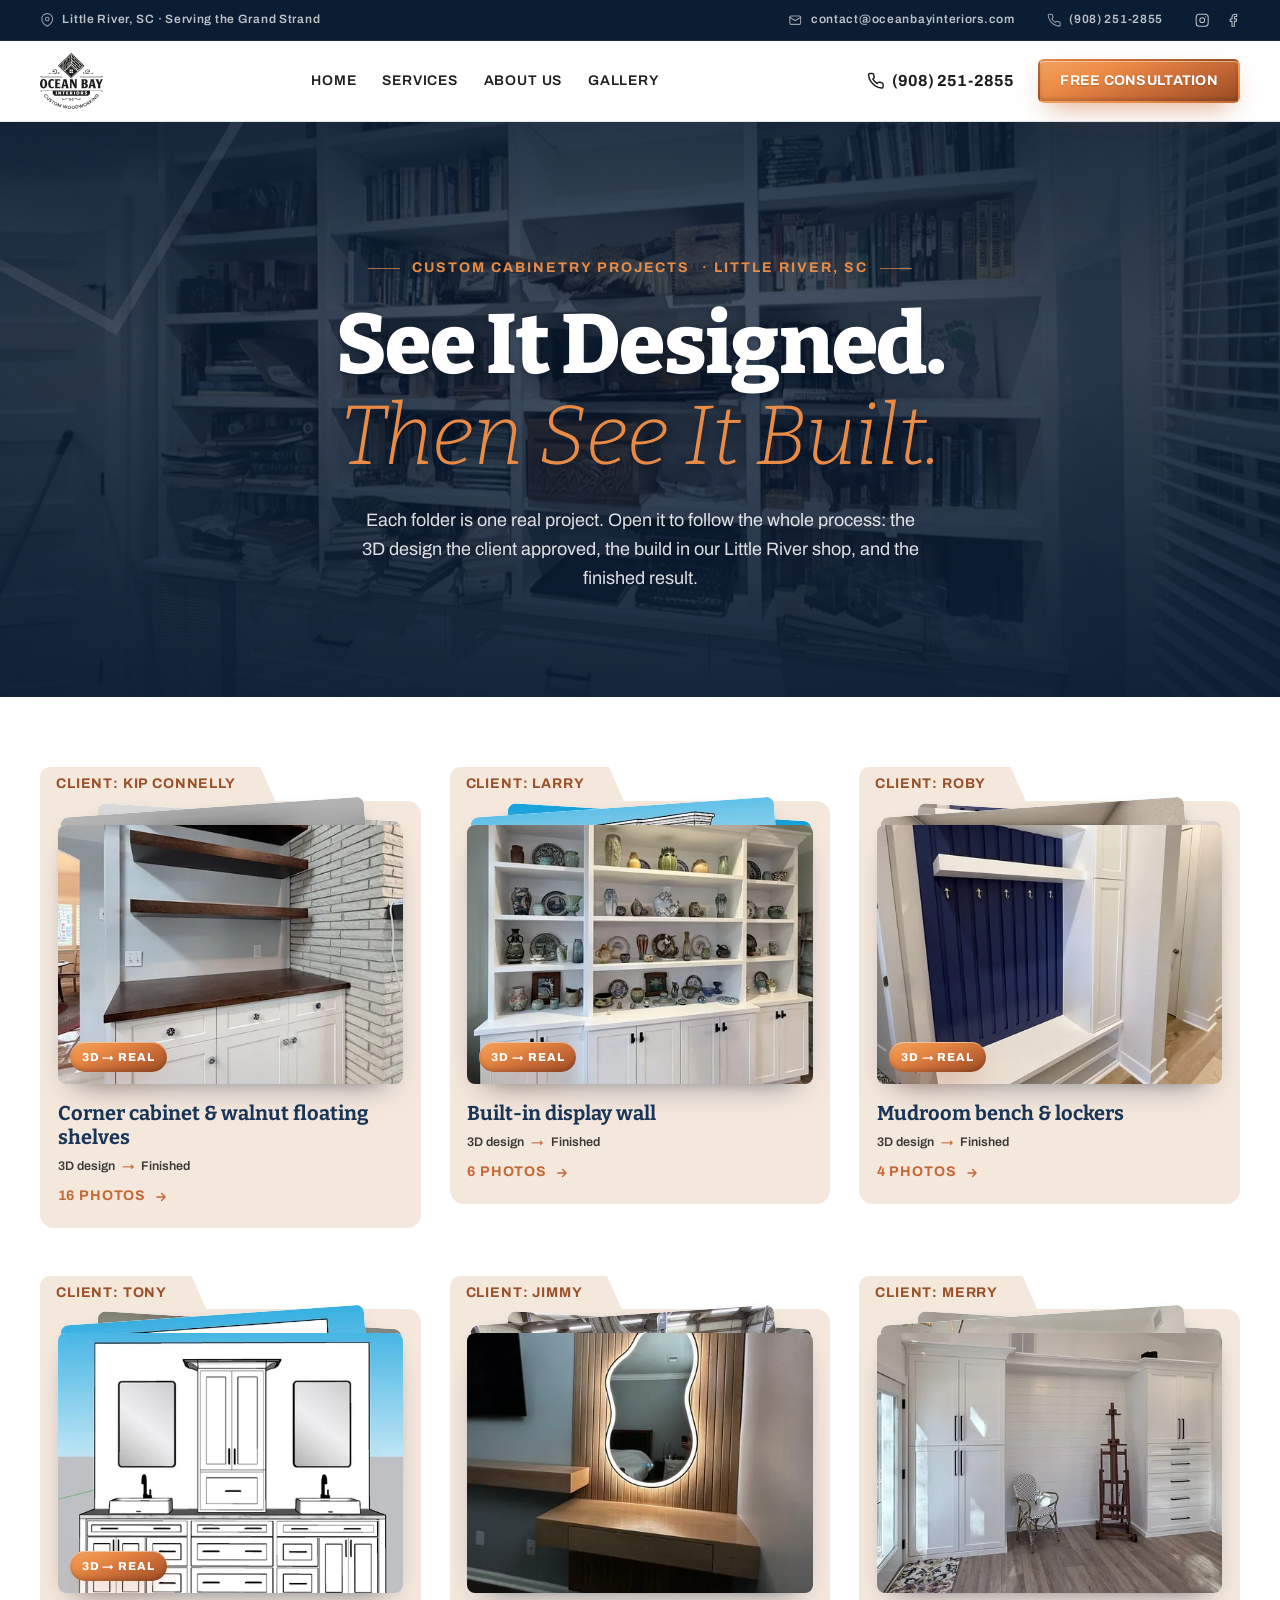
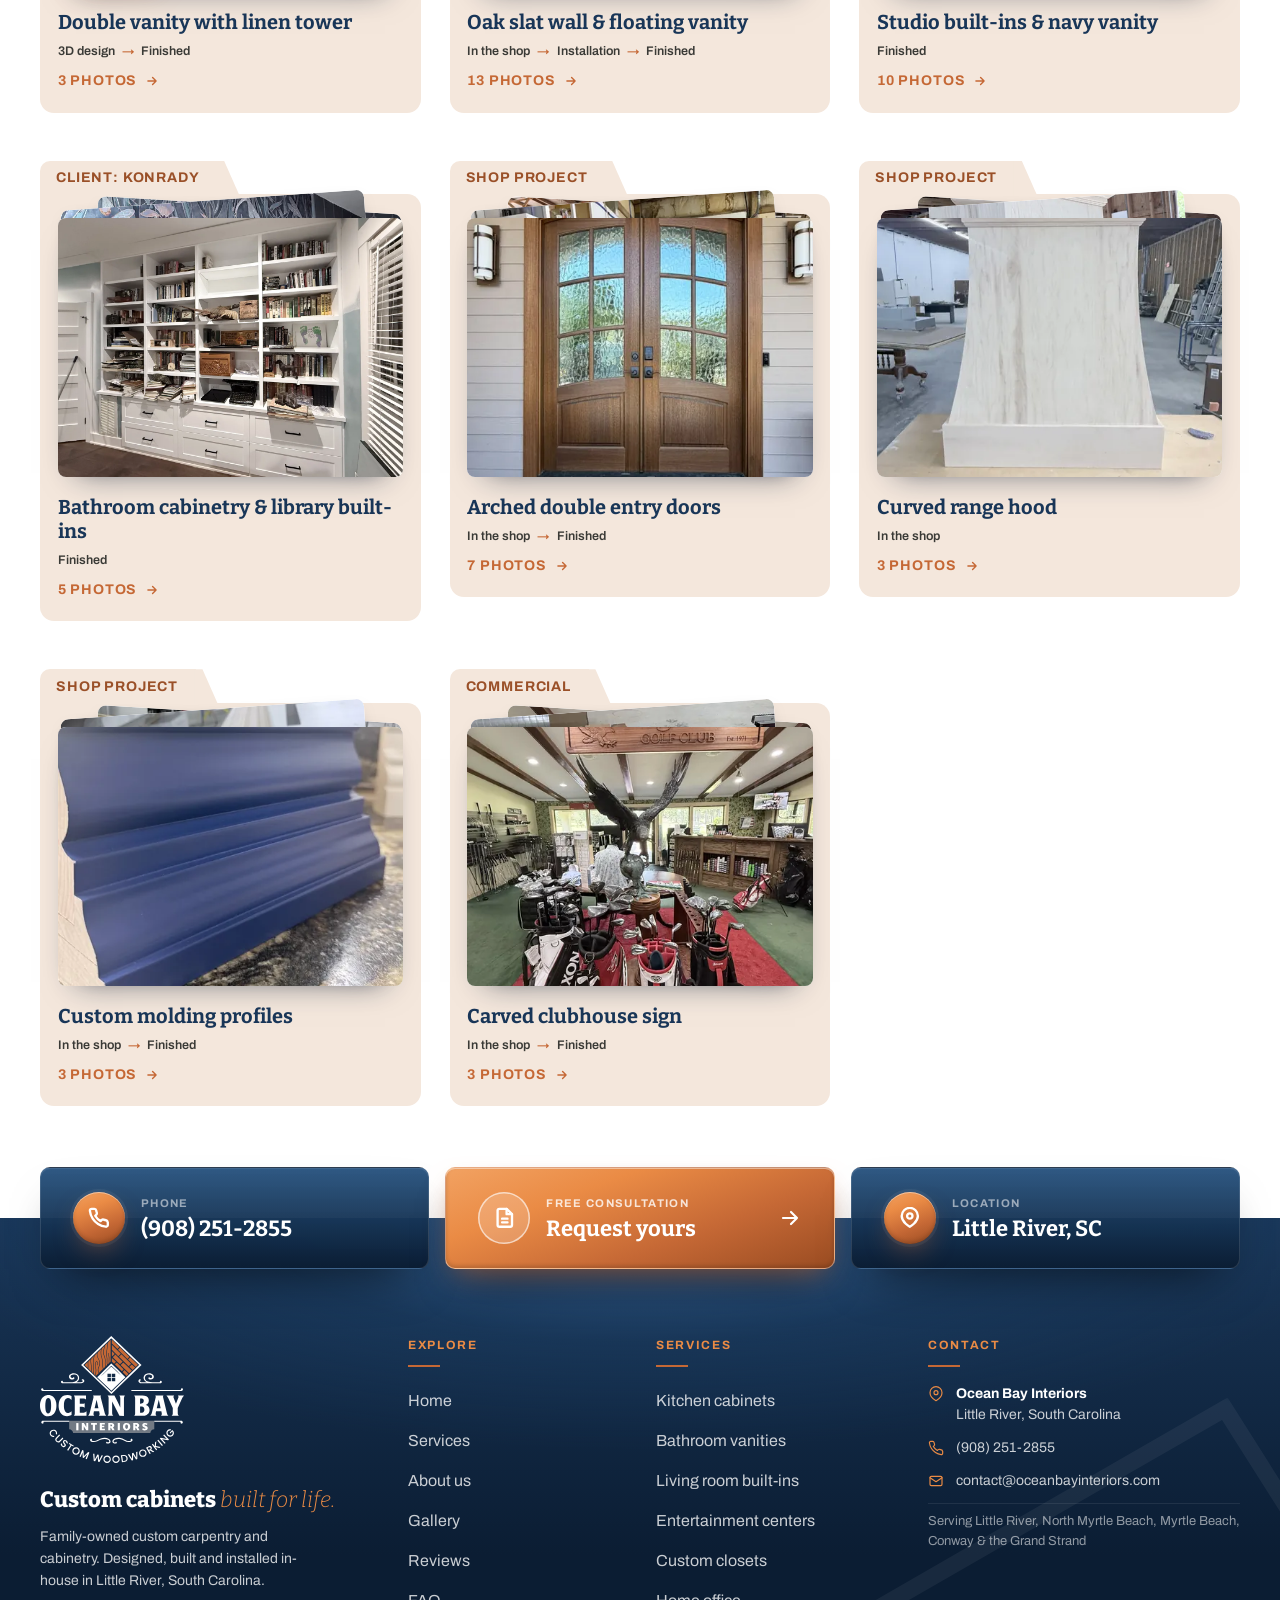
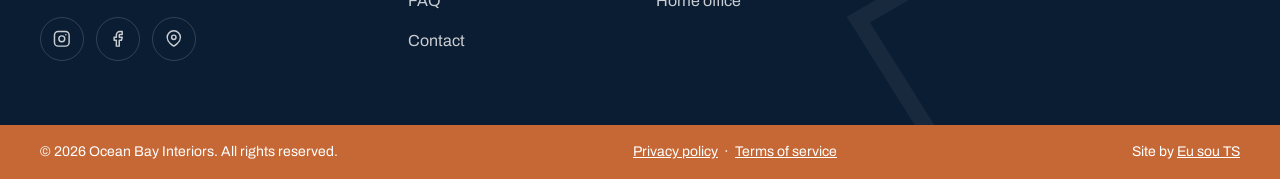
==== commit da851b50: "Longer hero video, straightened photos, interactive 3D section, Google reviews - Hero video: origina" ====
--- a/gallery/index.html
+++ b/gallery/index.html
@@ -196,7 +196,7 @@
             <span class="folder__body">
               <span class="folder__stack">
                 <span class="folder__peek folder__peek--1"><img src="/assets/gallery/jimmy-019-480.webp" srcset="/assets/gallery/jimmy-019-480.webp 480w, /assets/gallery/jimmy-019-800.webp 800w, /assets/gallery/jimmy-019-1200.webp 1200w" sizes="(min-width: 64em) 12rem, 40vw" width="480" height="640" loading="lazy" decoding="async" alt=""></span><span class="folder__peek folder__peek--2"><img src="/assets/gallery/jimmy-020-480.webp" srcset="/assets/gallery/jimmy-020-480.webp 480w, /assets/gallery/jimmy-020-800.webp 800w, /assets/gallery/jimmy-020-1200.webp 1200w" sizes="(min-width: 64em) 12rem, 40vw" width="480" height="640" loading="lazy" decoding="async" alt=""></span>
-                <span class="folder__cover"><img src="/assets/gallery/jimmy-001-480.webp" srcset="/assets/gallery/jimmy-001-480.webp 480w, /assets/gallery/jimmy-001-800.webp 800w, /assets/gallery/jimmy-001-1200.webp 1200w" sizes="(min-width: 64em) 22rem, (min-width: 40em) 45vw, 90vw" width="480" height="640" loading="lazy" decoding="async" alt="Oak slat wall &amp; floating vanity, Jimmy project by Ocean Bay Interiors"></span>
+                <span class="folder__cover"><img src="/assets/gallery/jimmy-001-480.webp" srcset="/assets/gallery/jimmy-001-480.webp 480w, /assets/gallery/jimmy-001-800.webp 800w, /assets/gallery/jimmy-001-1200.webp 1200w" sizes="(min-width: 64em) 22rem, (min-width: 40em) 45vw, 90vw" width="480" height="641" loading="lazy" decoding="async" alt="Oak slat wall &amp; floating vanity, Jimmy project by Ocean Bay Interiors"></span>
                 
               </span>
               <span class="folder__meta">
@@ -236,7 +236,7 @@
               <span class="folder__meta">
                 <strong class="folder__title">Bathroom cabinetry &amp; library built-ins</strong>
                 <ul class="folder__steps" role="list"><li>Finished</li></ul>
-                <span class="folder__count">6 photos<svg aria-hidden="true" viewBox="0 0 24 24" fill="none" stroke="currentColor" stroke-width="2.4" stroke-linecap="round" stroke-linejoin="round"><path d="M5 12h14M13 6l6 6-6 6"/></svg></span>
+                <span class="folder__count">5 photos<svg aria-hidden="true" viewBox="0 0 24 24" fill="none" stroke="currentColor" stroke-width="2.4" stroke-linecap="round" stroke-linejoin="round"><path d="M5 12h14M13 6l6 6-6 6"/></svg></span>
               </span>
             </span>
           </a>
@@ -492,11 +492,11 @@
           </section>
           <section class="pv__stage pv__stage--install">
             <header class="pv__stage-head"><span class="pv__num">02</span><div><h3 class="h3">Installation</h3><p>Fitted on site by the same team that built it.</p></div></header>
-            <ul class="pv__grid" role="list"><li><button type="button" class="pv__shot" data-full="/assets/gallery/jimmy-003-1200.webp"><img src="/assets/gallery/jimmy-003-480.webp" srcset="/assets/gallery/jimmy-003-480.webp 480w, /assets/gallery/jimmy-003-800.webp 800w, /assets/gallery/jimmy-003-1200.webp 1200w" sizes="(min-width: 64em) 22rem, (min-width: 40em) 45vw, 90vw" width="480" height="640" loading="lazy" decoding="async" alt="Oak slat wall &amp; floating vanity, installation (Jimmy)"></button></li><li><button type="button" class="pv__shot" data-full="/assets/gallery/jimmy-006-1200.webp"><img src="/assets/gallery/jimmy-006-480.webp" srcset="/assets/gallery/jimmy-006-480.webp 480w, /assets/gallery/jimmy-006-800.webp 800w, /assets/gallery/jimmy-006-1200.webp 1200w" sizes="(min-width: 64em) 22rem, (min-width: 40em) 45vw, 90vw" width="480" height="640" loading="lazy" decoding="async" alt="Oak slat wall &amp; floating vanity, installation (Jimmy)"></button></li><li><button type="button" class="pv__shot" data-full="/assets/gallery/jimmy-013-1200.webp"><img src="/assets/gallery/jimmy-013-480.webp" srcset="/assets/gallery/jimmy-013-480.webp 480w, /assets/gallery/jimmy-013-800.webp 800w, /assets/gallery/jimmy-013-1200.webp 1200w" sizes="(min-width: 64em) 22rem, (min-width: 40em) 45vw, 90vw" width="480" height="640" loading="lazy" decoding="async" alt="Oak slat wall &amp; floating vanity, installation (Jimmy)"></button></li></ul>
+            <ul class="pv__grid" role="list"><li><button type="button" class="pv__shot" data-full="/assets/gallery/jimmy-003-1200.webp"><img src="/assets/gallery/jimmy-003-480.webp" srcset="/assets/gallery/jimmy-003-480.webp 480w, /assets/gallery/jimmy-003-800.webp 800w, /assets/gallery/jimmy-003-1200.webp 1200w" sizes="(min-width: 64em) 22rem, (min-width: 40em) 45vw, 90vw" width="480" height="641" loading="lazy" decoding="async" alt="Oak slat wall &amp; floating vanity, installation (Jimmy)"></button></li><li><button type="button" class="pv__shot" data-full="/assets/gallery/jimmy-006-1200.webp"><img src="/assets/gallery/jimmy-006-480.webp" srcset="/assets/gallery/jimmy-006-480.webp 480w, /assets/gallery/jimmy-006-800.webp 800w, /assets/gallery/jimmy-006-1200.webp 1200w" sizes="(min-width: 64em) 22rem, (min-width: 40em) 45vw, 90vw" width="480" height="640" loading="lazy" decoding="async" alt="Oak slat wall &amp; floating vanity, installation (Jimmy)"></button></li><li><button type="button" class="pv__shot" data-full="/assets/gallery/jimmy-013-1200.webp"><img src="/assets/gallery/jimmy-013-480.webp" srcset="/assets/gallery/jimmy-013-480.webp 480w, /assets/gallery/jimmy-013-800.webp 800w, /assets/gallery/jimmy-013-1200.webp 1200w" sizes="(min-width: 64em) 22rem, (min-width: 40em) 45vw, 90vw" width="480" height="641" loading="lazy" decoding="async" alt="Oak slat wall &amp; floating vanity, installation (Jimmy)"></button></li></ul>
           </section>
           <section class="pv__stage pv__stage--finished">
             <header class="pv__stage-head"><span class="pv__num">03</span><div><h3 class="h3">Finished</h3><p>The final result, installed in the client's space.</p></div></header>
-            <ul class="pv__grid" role="list"><li><button type="button" class="pv__shot" data-full="/assets/gallery/jimmy-001-1200.webp"><img src="/assets/gallery/jimmy-001-480.webp" srcset="/assets/gallery/jimmy-001-480.webp 480w, /assets/gallery/jimmy-001-800.webp 800w, /assets/gallery/jimmy-001-1200.webp 1200w" sizes="(min-width: 64em) 22rem, (min-width: 40em) 45vw, 90vw" width="480" height="640" loading="lazy" decoding="async" alt="Oak slat wall &amp; floating vanity, finished (Jimmy)"></button></li><li><button type="button" class="pv__shot" data-full="/assets/gallery/jimmy-002-1200.webp"><img src="/assets/gallery/jimmy-002-480.webp" srcset="/assets/gallery/jimmy-002-480.webp 480w, /assets/gallery/jimmy-002-800.webp 800w, /assets/gallery/jimmy-002-1200.webp 1200w" sizes="(min-width: 64em) 22rem, (min-width: 40em) 45vw, 90vw" width="480" height="640" loading="lazy" decoding="async" alt="Oak slat wall &amp; floating vanity, finished (Jimmy)"></button></li><li><button type="button" class="pv__shot" data-full="/assets/gallery/jimmy-005-1200.webp"><img src="/assets/gallery/jimmy-005-480.webp" srcset="/assets/gallery/jimmy-005-480.webp 480w, /assets/gallery/jimmy-005-800.webp 800w, /assets/gallery/jimmy-005-1200.webp 1200w" sizes="(min-width: 64em) 22rem, (min-width: 40em) 45vw, 90vw" width="480" height="640" loading="lazy" decoding="async" alt="Oak slat wall &amp; floating vanity, finished (Jimmy)"></button></li><li><button type="button" class="pv__shot" data-full="/assets/gallery/jimmy-007-1200.webp"><img src="/assets/gallery/jimmy-007-480.webp" srcset="/assets/gallery/jimmy-007-480.webp 480w, /assets/gallery/jimmy-007-800.webp 800w, /assets/gallery/jimmy-007-1200.webp 1200w" sizes="(min-width: 64em) 22rem, (min-width: 40em) 45vw, 90vw" width="480" height="640" loading="lazy" decoding="async" alt="Oak slat wall &amp; floating vanity, finished (Jimmy)"></button></li><li><button type="button" class="pv__shot" data-full="/assets/gallery/jimmy-009-1200.webp"><img src="/assets/gallery/jimmy-009-480.webp" srcset="/assets/gallery/jimmy-009-480.webp 480w, /assets/gallery/jimmy-009-800.webp 800w, /assets/gallery/jimmy-009-1200.webp 1200w" sizes="(min-width: 64em) 22rem, (min-width: 40em) 45vw, 90vw" width="480" height="640" loading="lazy" decoding="async" alt="Oak slat wall &amp; floating vanity, finished (Jimmy)"></button></li><li><button type="button" class="pv__shot" data-full="/assets/gallery/jimmy-012-1200.webp"><img src="/assets/gallery/jimmy-012-480.webp" srcset="/assets/gallery/jimmy-012-480.webp 480w, /assets/gallery/jimmy-012-800.webp 800w, /assets/gallery/jimmy-012-1200.webp 1200w" sizes="(min-width: 64em) 22rem, (min-width: 40em) 45vw, 90vw" width="480" height="640" loading="lazy" decoding="async" alt="Oak slat wall &amp; floating vanity, finished (Jimmy)"></button></li><li><button type="button" class="pv__shot" data-full="/assets/gallery/jimmy-015-1200.webp"><img src="/assets/gallery/jimmy-015-480.webp" srcset="/assets/gallery/jimmy-015-480.webp 480w, /assets/gallery/jimmy-015-800.webp 800w, /assets/gallery/jimmy-015-1200.webp 1200w" sizes="(min-width: 64em) 22rem, (min-width: 40em) 45vw, 90vw" width="480" height="640" loading="lazy" decoding="async" alt="Oak slat wall &amp; floating vanity, finished (Jimmy)"></button></li><li><button type="button" class="pv__shot" data-full="/assets/gallery/jimmy-017-1200.webp"><img src="/assets/gallery/jimmy-017-480.webp" srcset="/assets/gallery/jimmy-017-480.webp 480w, /assets/gallery/jimmy-017-800.webp 800w, /assets/gallery/jimmy-017-1200.webp 1200w" sizes="(min-width: 64em) 22rem, (min-width: 40em) 45vw, 90vw" width="480" height="640" loading="lazy" decoding="async" alt="Oak slat wall &amp; floating vanity, finished (Jimmy)"></button></li></ul>
+            <ul class="pv__grid" role="list"><li><button type="button" class="pv__shot" data-full="/assets/gallery/jimmy-001-1200.webp"><img src="/assets/gallery/jimmy-001-480.webp" srcset="/assets/gallery/jimmy-001-480.webp 480w, /assets/gallery/jimmy-001-800.webp 800w, /assets/gallery/jimmy-001-1200.webp 1200w" sizes="(min-width: 64em) 22rem, (min-width: 40em) 45vw, 90vw" width="480" height="641" loading="lazy" decoding="async" alt="Oak slat wall &amp; floating vanity, finished (Jimmy)"></button></li><li><button type="button" class="pv__shot" data-full="/assets/gallery/jimmy-002-1200.webp"><img src="/assets/gallery/jimmy-002-480.webp" srcset="/assets/gallery/jimmy-002-480.webp 480w, /assets/gallery/jimmy-002-800.webp 800w, /assets/gallery/jimmy-002-1200.webp 1200w" sizes="(min-width: 64em) 22rem, (min-width: 40em) 45vw, 90vw" width="480" height="640" loading="lazy" decoding="async" alt="Oak slat wall &amp; floating vanity, finished (Jimmy)"></button></li><li><button type="button" class="pv__shot" data-full="/assets/gallery/jimmy-005-1200.webp"><img src="/assets/gallery/jimmy-005-480.webp" srcset="/assets/gallery/jimmy-005-480.webp 480w, /assets/gallery/jimmy-005-800.webp 800w, /assets/gallery/jimmy-005-1200.webp 1200w" sizes="(min-width: 64em) 22rem, (min-width: 40em) 45vw, 90vw" width="480" height="640" loading="lazy" decoding="async" alt="Oak slat wall &amp; floating vanity, finished (Jimmy)"></button></li><li><button type="button" class="pv__shot" data-full="/assets/gallery/jimmy-007-1200.webp"><img src="/assets/gallery/jimmy-007-480.webp" srcset="/assets/gallery/jimmy-007-480.webp 480w, /assets/gallery/jimmy-007-800.webp 800w, /assets/gallery/jimmy-007-1200.webp 1200w" sizes="(min-width: 64em) 22rem, (min-width: 40em) 45vw, 90vw" width="480" height="640" loading="lazy" decoding="async" alt="Oak slat wall &amp; floating vanity, finished (Jimmy)"></button></li><li><button type="button" class="pv__shot" data-full="/assets/gallery/jimmy-009-1200.webp"><img src="/assets/gallery/jimmy-009-480.webp" srcset="/assets/gallery/jimmy-009-480.webp 480w, /assets/gallery/jimmy-009-800.webp 800w, /assets/gallery/jimmy-009-1200.webp 1200w" sizes="(min-width: 64em) 22rem, (min-width: 40em) 45vw, 90vw" width="480" height="641" loading="lazy" decoding="async" alt="Oak slat wall &amp; floating vanity, finished (Jimmy)"></button></li><li><button type="button" class="pv__shot" data-full="/assets/gallery/jimmy-012-1200.webp"><img src="/assets/gallery/jimmy-012-480.webp" srcset="/assets/gallery/jimmy-012-480.webp 480w, /assets/gallery/jimmy-012-800.webp 800w, /assets/gallery/jimmy-012-1200.webp 1200w" sizes="(min-width: 64em) 22rem, (min-width: 40em) 45vw, 90vw" width="480" height="640" loading="lazy" decoding="async" alt="Oak slat wall &amp; floating vanity, finished (Jimmy)"></button></li><li><button type="button" class="pv__shot" data-full="/assets/gallery/jimmy-015-1200.webp"><img src="/assets/gallery/jimmy-015-480.webp" srcset="/assets/gallery/jimmy-015-480.webp 480w, /assets/gallery/jimmy-015-800.webp 800w, /assets/gallery/jimmy-015-1200.webp 1200w" sizes="(min-width: 64em) 22rem, (min-width: 40em) 45vw, 90vw" width="480" height="640" loading="lazy" decoding="async" alt="Oak slat wall &amp; floating vanity, finished (Jimmy)"></button></li><li><button type="button" class="pv__shot" data-full="/assets/gallery/jimmy-017-1200.webp"><img src="/assets/gallery/jimmy-017-480.webp" srcset="/assets/gallery/jimmy-017-480.webp 480w, /assets/gallery/jimmy-017-800.webp 800w, /assets/gallery/jimmy-017-1200.webp 1200w" sizes="(min-width: 64em) 22rem, (min-width: 40em) 45vw, 90vw" width="480" height="640" loading="lazy" decoding="async" alt="Oak slat wall &amp; floating vanity, finished (Jimmy)"></button></li></ul>
           </section>
       <div class="pv__cta">
         <p>Picture something like this in your home?</p>
@@ -534,7 +534,7 @@
     <div class="pv__body">
           <section class="pv__stage pv__stage--finished">
             <header class="pv__stage-head"><span class="pv__num">01</span><div><h3 class="h3">Finished</h3><p>The final result, installed in the client's space.</p></div></header>
-            <ul class="pv__grid" role="list"><li><button type="button" class="pv__shot" data-full="/assets/gallery/konrady-003-1200.webp"><img src="/assets/gallery/konrady-003-480.webp" srcset="/assets/gallery/konrady-003-480.webp 480w, /assets/gallery/konrady-003-800.webp 800w, /assets/gallery/konrady-003-1200.webp 1200w" sizes="(min-width: 64em) 22rem, (min-width: 40em) 45vw, 90vw" width="480" height="640" loading="lazy" decoding="async" alt="Bathroom cabinetry &amp; library built-ins, finished (Konrady)"></button></li><li><button type="button" class="pv__shot" data-full="/assets/gallery/konrady-004-1200.webp"><img src="/assets/gallery/konrady-004-480.webp" srcset="/assets/gallery/konrady-004-480.webp 480w, /assets/gallery/konrady-004-800.webp 800w, /assets/gallery/konrady-004-1200.webp 1200w" sizes="(min-width: 64em) 22rem, (min-width: 40em) 45vw, 90vw" width="480" height="640" loading="lazy" decoding="async" alt="Bathroom cabinetry &amp; library built-ins, finished (Konrady)"></button></li><li><button type="button" class="pv__shot" data-full="/assets/gallery/konrady-005-1200.webp"><img src="/assets/gallery/konrady-005-480.webp" srcset="/assets/gallery/konrady-005-480.webp 480w, /assets/gallery/konrady-005-800.webp 800w, /assets/gallery/konrady-005-1200.webp 1200w" sizes="(min-width: 64em) 22rem, (min-width: 40em) 45vw, 90vw" width="480" height="640" loading="lazy" decoding="async" alt="Bathroom cabinetry &amp; library built-ins, finished (Konrady)"></button></li><li><button type="button" class="pv__shot" data-full="/assets/gallery/konrady-007-1200.webp"><img src="/assets/gallery/konrady-007-480.webp" srcset="/assets/gallery/konrady-007-480.webp 480w, /assets/gallery/konrady-007-800.webp 800w, /assets/gallery/konrady-007-1200.webp 1200w" sizes="(min-width: 64em) 22rem, (min-width: 40em) 45vw, 90vw" width="480" height="360" loading="lazy" decoding="async" alt="Bathroom cabinetry &amp; library built-ins, finished (Konrady)"></button></li><li><button type="button" class="pv__shot" data-full="/assets/gallery/konrady-008-1200.webp"><img src="/assets/gallery/konrady-008-480.webp" srcset="/assets/gallery/konrady-008-480.webp 480w, /assets/gallery/konrady-008-800.webp 800w, /assets/gallery/konrady-008-1200.webp 1200w" sizes="(min-width: 64em) 22rem, (min-width: 40em) 45vw, 90vw" width="480" height="360" loading="lazy" decoding="async" alt="Bathroom cabinetry &amp; library built-ins, finished (Konrady)"></button></li><li><button type="button" class="pv__shot" data-full="/assets/gallery/konrady-009-1200.webp"><img src="/assets/gallery/konrady-009-480.webp" srcset="/assets/gallery/konrady-009-480.webp 480w, /assets/gallery/konrady-009-800.webp 800w, /assets/gallery/konrady-009-1200.webp 1200w" sizes="(min-width: 64em) 22rem, (min-width: 40em) 45vw, 90vw" width="480" height="360" loading="lazy" decoding="async" alt="Bathroom cabinetry &amp; library built-ins, finished (Konrady)"></button></li></ul>
+            <ul class="pv__grid" role="list"><li><button type="button" class="pv__shot" data-full="/assets/gallery/konrady-003-1200.webp"><img src="/assets/gallery/konrady-003-480.webp" srcset="/assets/gallery/konrady-003-480.webp 480w, /assets/gallery/konrady-003-800.webp 800w, /assets/gallery/konrady-003-1200.webp 1200w" sizes="(min-width: 64em) 22rem, (min-width: 40em) 45vw, 90vw" width="480" height="640" loading="lazy" decoding="async" alt="Bathroom cabinetry &amp; library built-ins, finished (Konrady)"></button></li><li><button type="button" class="pv__shot" data-full="/assets/gallery/konrady-004-1200.webp"><img src="/assets/gallery/konrady-004-480.webp" srcset="/assets/gallery/konrady-004-480.webp 480w, /assets/gallery/konrady-004-800.webp 800w, /assets/gallery/konrady-004-1200.webp 1200w" sizes="(min-width: 64em) 22rem, (min-width: 40em) 45vw, 90vw" width="480" height="640" loading="lazy" decoding="async" alt="Bathroom cabinetry &amp; library built-ins, finished (Konrady)"></button></li><li><button type="button" class="pv__shot" data-full="/assets/gallery/konrady-007-1200.webp"><img src="/assets/gallery/konrady-007-480.webp" srcset="/assets/gallery/konrady-007-480.webp 480w, /assets/gallery/konrady-007-800.webp 800w, /assets/gallery/konrady-007-1200.webp 1200w" sizes="(min-width: 64em) 22rem, (min-width: 40em) 45vw, 90vw" width="480" height="360" loading="lazy" decoding="async" alt="Bathroom cabinetry &amp; library built-ins, finished (Konrady)"></button></li><li><button type="button" class="pv__shot" data-full="/assets/gallery/konrady-008-1200.webp"><img src="/assets/gallery/konrady-008-480.webp" srcset="/assets/gallery/konrady-008-480.webp 480w, /assets/gallery/konrady-008-800.webp 800w, /assets/gallery/konrady-008-1200.webp 1200w" sizes="(min-width: 64em) 22rem, (min-width: 40em) 45vw, 90vw" width="480" height="360" loading="lazy" decoding="async" alt="Bathroom cabinetry &amp; library built-ins, finished (Konrady)"></button></li><li><button type="button" class="pv__shot" data-full="/assets/gallery/konrady-009-1200.webp"><img src="/assets/gallery/konrady-009-480.webp" srcset="/assets/gallery/konrady-009-480.webp 480w, /assets/gallery/konrady-009-800.webp 800w, /assets/gallery/konrady-009-1200.webp 1200w" sizes="(min-width: 64em) 22rem, (min-width: 40em) 45vw, 90vw" width="480" height="360" loading="lazy" decoding="async" alt="Bathroom cabinetry &amp; library built-ins, finished (Konrady)"></button></li></ul>
           </section>
       <div class="pv__cta">
         <p>Picture something like this in your home?</p>
--- a/css/style.css
+++ b/css/style.css
@@ -479,11 +479,11 @@
   .about__text { grid-column: 3; align-self: center; padding-inline: clamp(3rem, 6vw, 6rem) 0; }
 }
 
-/* Reviews: Trustindex widget (Google reviews). Centered head + CTA. */
+/* Reviews: Google reviews copied into the page (summary bar + cards) */
 .section-head--center { text-align: center; }
 .section-head--center .h2 { margin-inline: auto; max-width: 32ch; }
 .section__cta--center { text-align: center; }
-.reviews-widget { min-height: 12rem; } /* reserve space so the page doesn't jump when the widget loads */
+
 
 /* --------------------------------------------------------------------------
    Services: horizontal scroll-snap track (same pattern as the Tuon site).
@@ -935,11 +935,11 @@
   .reveal .about__text > :nth-child(6) { transition-delay: 0.7s; }
   .reveal.is-in .about__text > * { opacity: 1; transform: none; }
 
-  .reveal .services__wrap, .reveal .wall, .reveal .reviews-widget, .reveal .faq__list, .reveal .section__cta {
+  .reveal .services__wrap, .reveal .wall, .reveal .greviews, .reveal .faq__list, .reveal .section__cta {
     opacity: 0; transform: translateY(28px); transition: opacity 0.8s var(--reveal-ease), transform 0.8s var(--reveal-ease); transition-delay: 0.25s;
   }
   .reveal .section__cta { transition-delay: 0.45s; }
-  .reveal.is-in .services__wrap, .reveal.is-in .wall, .reveal.is-in .reviews-widget, .reveal.is-in .faq__list, .reveal.is-in .section__cta { opacity: 1; transform: none; }
+  .reveal.is-in .services__wrap, .reveal.is-in .wall, .reveal.is-in .greviews, .reveal.is-in .faq__list, .reveal.is-in .section__cta { opacity: 1; transform: none; }
 
   /* Contact: form from the left, info card from the right */
   .reveal .form-card { opacity: 0; transform: translateX(-32px); transition: opacity 0.8s var(--reveal-ease), transform 0.8s var(--reveal-ease); }
@@ -1112,3 +1112,91 @@
 .section__cta--center:has(.btn + .btn) { display: flex; flex-wrap: wrap; justify-content: center; gap: var(--s-3); }
 .page-gallery .site-header.is-solid { background: #fff; } /* translucent white turns grey over the dark banner */
 @media (max-width: 39.99em) { .gallery-banner .kicker { display: block; text-align: center; } .gallery-banner .kicker::before, .gallery-banner .kicker::after { display: none; } }
+
+/* --------------------------------------------------------------------------
+   3D design: text + interactive SVG compare (3D render vs installed photo)
+   -------------------------------------------------------------------------- */
+.design3d__grid { display: grid; gap: clamp(2.5rem, 2rem + 3vw, 4.5rem); align-items: center; }
+@media (min-width: 64em) { .design3d__grid { grid-template-columns: 0.9fr 1.1fr; } }
+.design3d__text .lead { margin-top: var(--s-5); }
+.design3d__points { display: grid; gap: var(--s-3); margin: var(--s-6) 0 var(--s-7, 3rem); font-weight: 600; }
+.design3d__points li { display: flex; align-items: center; gap: var(--s-3); }
+.design3d__points .seal { box-shadow: none; }
+
+/* Rotating 3D model (js/cabinet3d.js draws the SVG); the real photo fades in on "See it installed" */
+.model3d { margin: 0; }
+.model3d__stage {
+  position: relative; aspect-ratio: 1; border-radius: 12px; overflow: hidden; outline: none;
+  background: radial-gradient(ellipse 80% 70% at 50% 42%, #ffffff 0%, #eef1f5 55%, #d6dde5 100%);
+  box-shadow: 0 40px 80px -40px rgba(0, 0, 0, 0.8), 0 0 0 1px rgba(255, 255, 255, 0.08);
+  cursor: grab; touch-action: pan-y; user-select: none; -webkit-user-select: none;
+}
+.model3d__stage:active { cursor: grabbing; }
+.model3d__stage:focus-visible { outline: 3px solid var(--copper-bright); outline-offset: 4px; }
+.model3d__svg { display: block; width: 100%; height: 100%; }
+.model3d__layer path { stroke: #25303c; stroke-width: 1.8; stroke-linejoin: round; }
+.model3d__layer .dec { fill: none; stroke-width: 1.1; opacity: 0.5; }
+.model3d__layer .shadow { fill: rgba(11, 29, 51, 0.3); stroke: none; }
+.model3d__photo { position: absolute; inset: 0; width: 100%; height: 100%; object-fit: cover; opacity: 0; transform: scale(1.04); transition: opacity 0.8s var(--ease), transform 1.2s var(--ease); pointer-events: none; }
+.model3d.is-photo .model3d__photo { opacity: 1; transform: none; }
+.model3d.is-photo .model3d__stage { cursor: default; }
+.model3d__tag {
+  position: absolute; top: var(--s-4); left: var(--s-4); padding: 0.4rem 0.85rem; border-radius: 999px; pointer-events: none;
+  font-size: 0.72rem; font-weight: 800; letter-spacing: 0.08em; text-transform: uppercase; color: #fff; background: rgba(11, 29, 51, 0.8);
+  transition: background-color 0.4s var(--ease);
+}
+.model3d__tag-real, .model3d.is-photo .model3d__tag-3d { display: none; }
+.model3d.is-photo .model3d__tag-real { display: inline; }
+.model3d.is-photo .model3d__tag { background: var(--copper); }
+.model3d__hint {
+  position: absolute; left: 50%; bottom: var(--s-4); transform: translateX(-50%); display: inline-flex; align-items: center; gap: var(--s-2);
+  padding: 0.45rem 0.9rem; border-radius: 999px; background: rgba(11, 29, 51, 0.8); color: #fff; pointer-events: none; white-space: nowrap;
+  font-size: 0.75rem; font-weight: 700; letter-spacing: 0.06em; text-transform: uppercase; transition: opacity 0.4s var(--ease);
+}
+.model3d__hint svg { width: 1.1rem; height: 1.1rem; }
+.model3d.is-touched .model3d__hint { opacity: 0; }
+.model3d__controls { display: flex; flex-wrap: wrap; justify-content: center; gap: var(--s-3); margin-top: var(--s-4); }
+.model3d__btn {
+  min-height: 2.75rem; padding: 0 1.25rem; border-radius: 999px; cursor: pointer;
+  border: 1.5px solid rgba(255, 255, 255, 0.4); background: transparent; color: #fff;
+  font-weight: 700; font-size: var(--fs-0); letter-spacing: 0.06em; text-transform: uppercase;
+  transition: border-color 0.2s var(--ease), background-color 0.2s var(--ease);
+}
+.model3d__btn:hover { border-color: var(--copper-bright); }
+.model3d__btn--accent { background: var(--copper-gloss); border-color: transparent; box-shadow: var(--copper-shadow); }
+.model3d__btn--accent:hover { filter: brightness(1.08); }
+.model3d__cap { margin-top: var(--s-3); font-size: var(--fs-0); color: rgba(255, 255, 255, 0.65); text-align: center; }
+.model3d__hint { max-width: calc(100% - 7rem); white-space: normal; text-align: center; left: calc(50% - 2rem); }
+.model3d__zoom { position: absolute; right: var(--s-4); bottom: var(--s-4); display: grid; gap: 1px; border-radius: 10px; overflow: hidden; box-shadow: 0 8px 20px -10px rgba(11, 29, 51, 0.6); transition: opacity 0.3s var(--ease); }
+.model3d__zoom button { width: 2.75rem; height: 2.75rem; display: grid; place-items: center; border: 0; background: rgba(11, 29, 51, 0.82); color: #fff; cursor: pointer; transition: background-color 0.2s var(--ease); }
+.model3d__zoom button:hover { background: var(--copper); }
+.model3d__zoom svg { width: 1.1rem; height: 1.1rem; }
+.model3d__zoom-reset { display: none !important; }
+.model3d.is-zoomed .model3d__zoom-reset { display: grid !important; }
+.model3d.is-photo .model3d__zoom { opacity: 0; pointer-events: none; }
+
+/* Google reviews (static copy of the Business Profile) */
+.greviews__summary {
+  display: flex; flex-wrap: wrap; align-items: center; justify-content: center; gap: var(--s-4) var(--s-6);
+  padding: var(--s-5) var(--s-6); margin-bottom: var(--s-6); background: var(--paper); border: 1px solid var(--line); border-radius: 12px;
+}
+.greviews__g { width: 2.75rem; height: 2.75rem; flex: none; }
+.greviews__score { display: grid; grid-template-columns: auto auto; align-items: center; gap: 0 var(--s-3); }
+.greviews__score strong { grid-row: span 2; font-family: var(--font-display); font-size: 2.75rem; line-height: 1; color: var(--navy); }
+.greviews__count { font-size: var(--fs-0); color: var(--slate); font-weight: 600; }
+.greviews__actions { display: flex; flex-wrap: wrap; justify-content: center; gap: var(--s-3); }
+.greviews__actions .btn { min-height: 2.75rem; font-size: var(--fs-0); }
+@media (min-width: 64em) { .greviews__actions { margin-left: auto; } .greviews__summary { justify-content: flex-start; } }
+.stars svg { display: block; width: 7rem; height: 1.4rem; fill: #fbbc04; }
+.stars--sm svg { width: 5.5rem; height: 1.1rem; }
+.greviews__list { display: grid; gap: var(--s-4); grid-template-columns: repeat(auto-fit, minmax(min(100%, 16.5rem), 1fr)); align-items: start; }
+.greview { margin: 0; height: 100%; display: flex; flex-direction: column; gap: var(--s-3); padding: var(--s-5); background: var(--paper); border: 1px solid var(--line); border-radius: 12px; box-shadow: 0 14px 30px -24px rgba(11, 29, 51, 0.45); }
+.greview__head { display: flex; align-items: center; gap: var(--s-3); }
+.greview__head strong { display: block; color: var(--navy); line-height: 1.2; }
+.greview__head small { color: var(--slate); font-size: 0.78rem; }
+.greview__avatar { flex: none; width: 2.5rem; height: 2.5rem; border-radius: 50%; display: grid; place-items: center; background: var(--wood-soft); color: var(--wood); font-weight: 800; }
+.greview__text { margin: 0; color: var(--ink-3); line-height: var(--lh-body); }
+.greview__text p { display: -webkit-box; -webkit-line-clamp: 6; -webkit-box-orient: vertical; overflow: hidden; }
+.greview.is-open .greview__text p { -webkit-line-clamp: unset; display: block; }
+.greview__more { align-self: flex-start; margin-top: auto; padding: 0; border: 0; background: none; cursor: pointer; color: var(--copper); font-weight: 700; font-size: var(--fs-0); text-transform: uppercase; letter-spacing: 0.06em; min-height: 2.25rem; }
+.greview__more[hidden] { display: none; }@media (max-width: 39.99em) { .greviews__actions { width: 100%; } .greviews__actions .btn { flex: 1 1 100%; } }
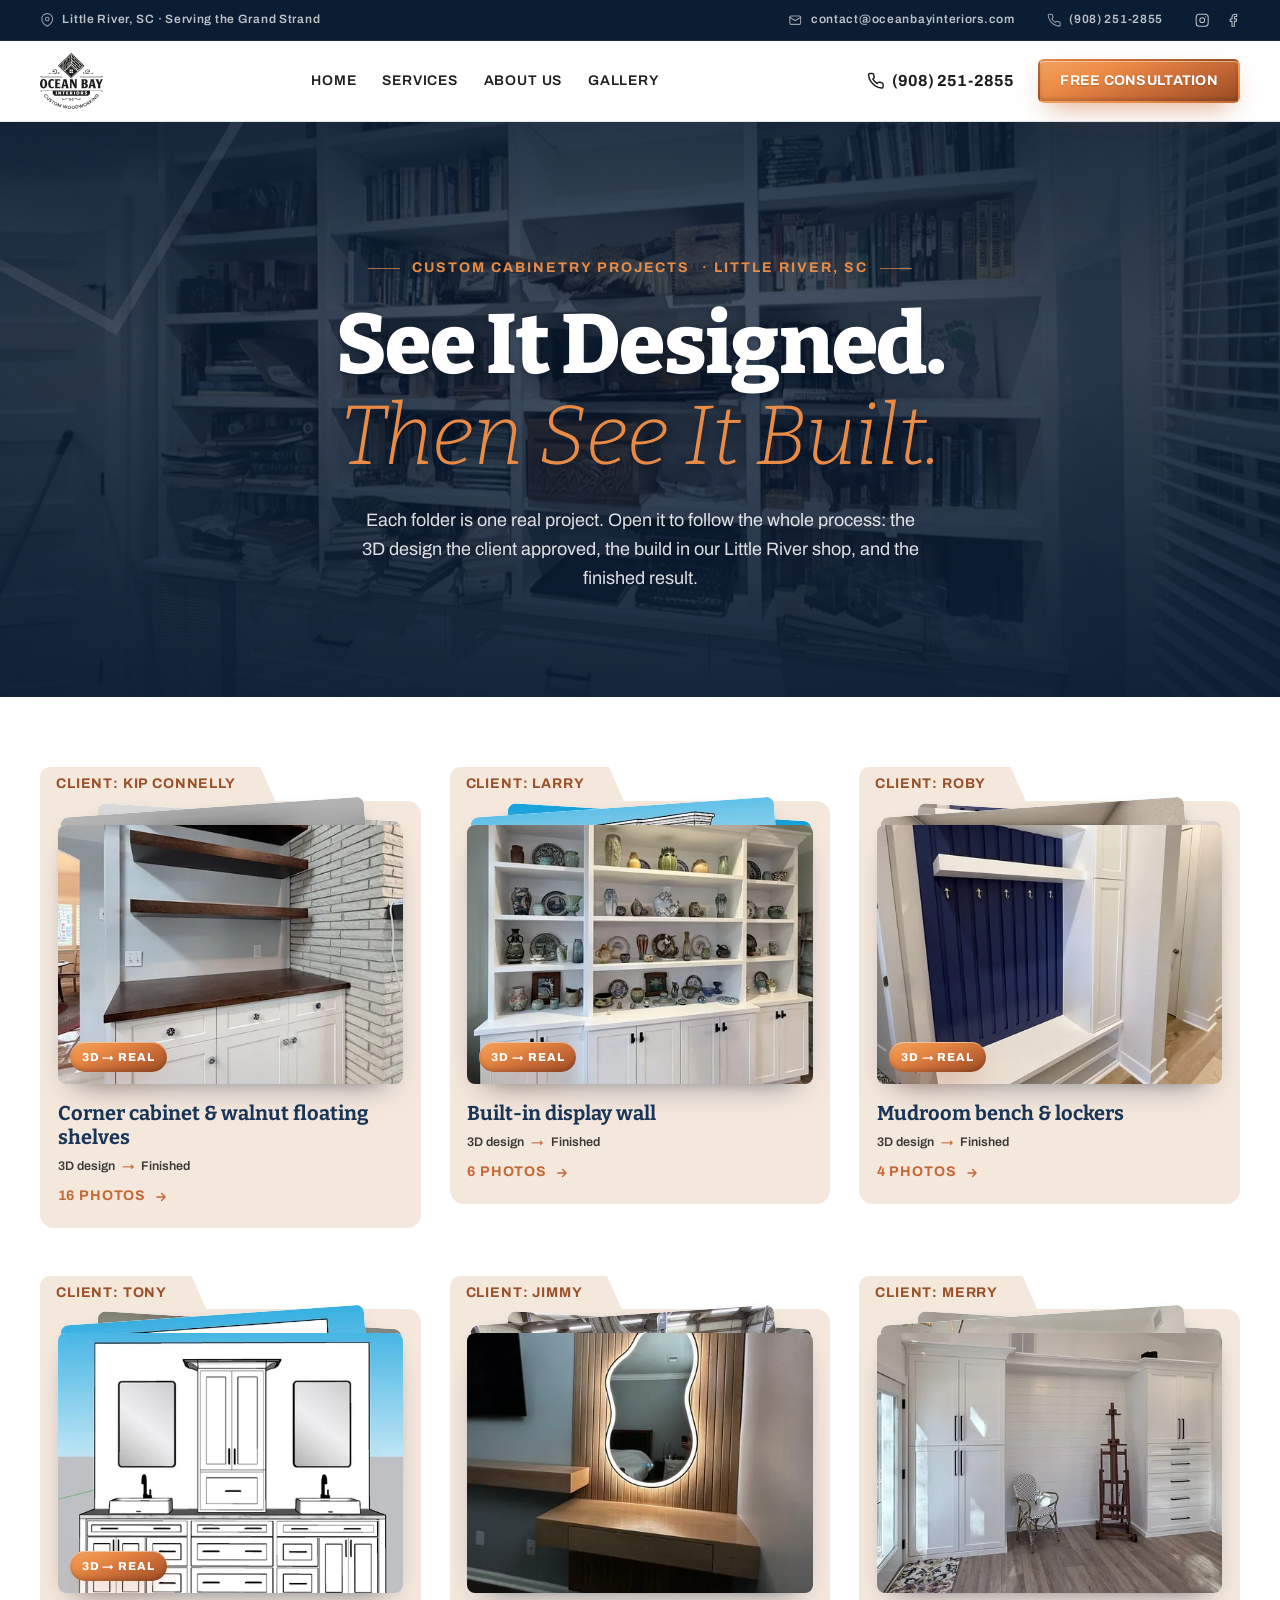
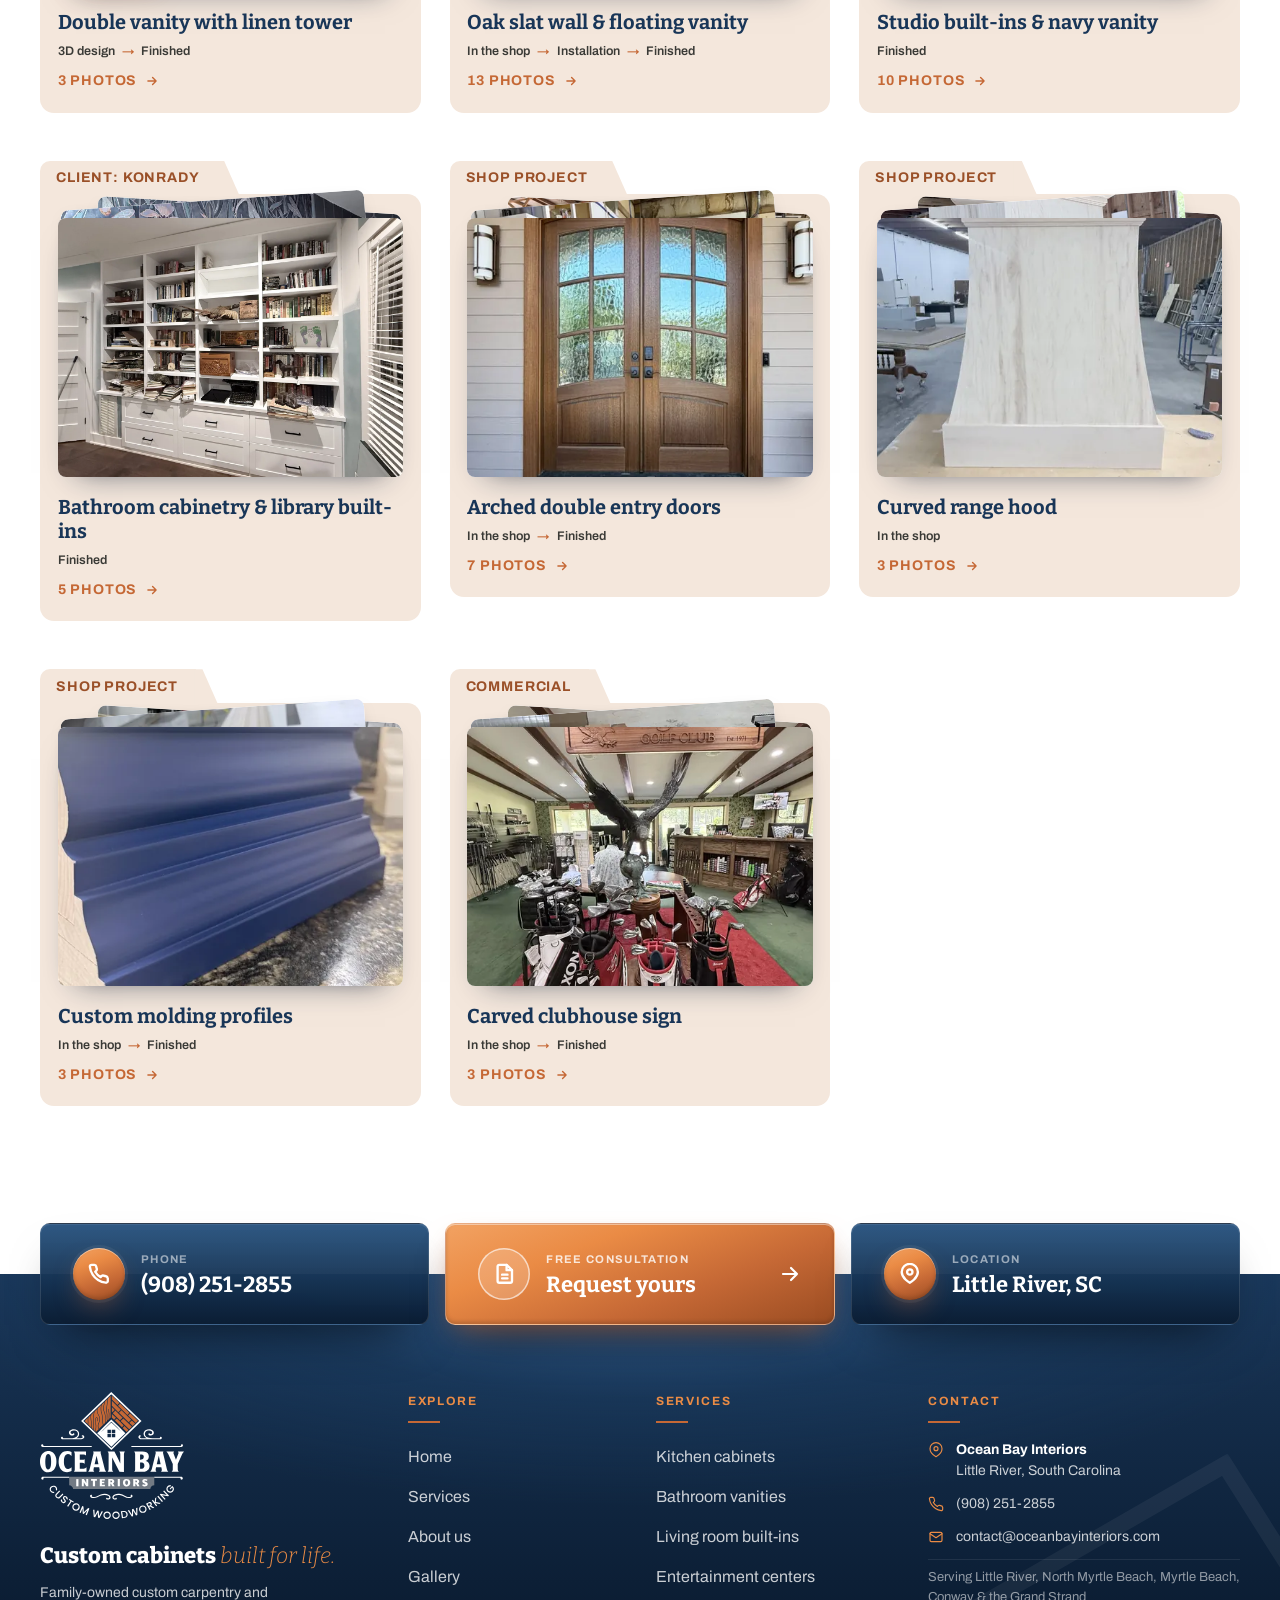
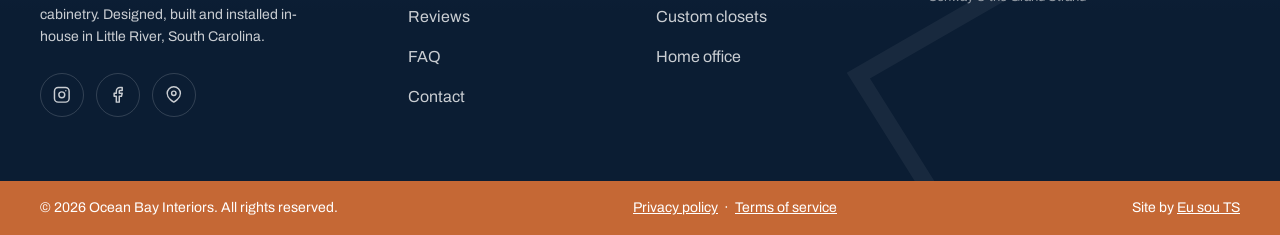
==== commit d6cecafc: "Bust browser cache: version every CSS, JS, image and video URL (?v=20260928)" ====
--- a/gallery/index.html
+++ b/gallery/index.html
@@ -12,7 +12,7 @@
   <meta property="og:title" content="Project Gallery | Custom Cabinets Little River SC | Ocean Bay Interiors">
   <meta property="og:description" content="See Ocean Bay Interiors projects from 3D design to the finished install: custom cabinets, vanities, built-ins, doors and millwork in Little River, SC and the Grand Strand.">
   <meta property="og:url" content="https://oceanbayinteriors.com/gallery/">
-  <meta property="og:image" content="https://oceanbayinteriors.com/assets/og/og-image.jpg">
+  <meta property="og:image" content="https://oceanbayinteriors.com/assets/og/og-image.jpg?v=20260928">
   <meta property="og:image:width" content="1200">
   <meta property="og:image:height" content="630">
   <meta property="og:locale" content="en_US">
@@ -23,7 +23,7 @@
   <link rel="preconnect" href="https://fonts.googleapis.com">
   <link rel="preconnect" href="https://fonts.gstatic.com" crossorigin>
   <link rel="stylesheet" href="https://fonts.googleapis.com/css2?family=Archivo:wght@400;600;700;800&family=Bitter:ital,wght@0,700;0,800;1,300;1,500&display=swap">
-  <link rel="stylesheet" href="/css/style.css">
+  <link rel="stylesheet" href="/css/style.css?v=20260928">
   <!-- Google Tag Manager -->
   <script>(function(w,d,s,l,i){w[l]=w[l]||[];w[l].push({'gtm.start':
   new Date().getTime(),event:'gtm.js'});var f=d.getElementsByTagName(s)[0],
@@ -108,7 +108,7 @@
   <main id="main">
     <!-- Centered banner -->
     <section class="gallery-banner">
-      <img class="gallery-banner__bg" src="/assets/gallery/konrady-008-1200.webp" srcset="/assets/gallery/konrady-008-800.webp 800w, /assets/gallery/konrady-008-1200.webp 1200w" sizes="100vw" width="1200" height="900" alt="" fetchpriority="high" decoding="async">
+      <img class="gallery-banner__bg" src="/assets/gallery/konrady-008-1200.webp?v=20260928" srcset="/assets/gallery/konrady-008-800.webp?v=20260928 800w, /assets/gallery/konrady-008-1200.webp?v=20260928 1200w" sizes="100vw" width="1200" height="900" alt="" fetchpriority="high" decoding="async">
       <span class="deco deco--diamond" style="--w:26rem;--o:0.08;--blur:2px;--rot:-15deg;--deco-color:#fff;left:-9rem;top:-6rem;--dur:22s" aria-hidden="true"></span>
       <div class="container gallery-banner__in">
         <span class="kicker kicker--light">Custom cabinetry projects <span style="white-space:nowrap">&middot; Little River, SC</span></span>
@@ -127,8 +127,8 @@
             <span class="folder__tab">Client: Kip Connelly</span>
             <span class="folder__body">
               <span class="folder__stack">
-                <span class="folder__peek folder__peek--1"><img src="/assets/gallery/kip-connelly-001-480.webp" srcset="/assets/gallery/kip-connelly-001-480.webp 480w, /assets/gallery/kip-connelly-001-800.webp 800w, /assets/gallery/kip-connelly-001-1200.webp 1200w" sizes="(min-width: 64em) 12rem, 40vw" width="480" height="270" loading="lazy" decoding="async" alt=""></span><span class="folder__peek folder__peek--2"><img src="/assets/gallery/kip-connelly-002-480.webp" srcset="/assets/gallery/kip-connelly-002-480.webp 480w, /assets/gallery/kip-connelly-002-800.webp 800w, /assets/gallery/kip-connelly-002-1200.webp 1200w" sizes="(min-width: 64em) 12rem, 40vw" width="480" height="270" loading="lazy" decoding="async" alt=""></span>
-                <span class="folder__cover"><img src="/assets/gallery/kip-connelly-010-480.webp" srcset="/assets/gallery/kip-connelly-010-480.webp 480w, /assets/gallery/kip-connelly-010-800.webp 800w, /assets/gallery/kip-connelly-010-1200.webp 1200w" sizes="(min-width: 64em) 22rem, (min-width: 40em) 45vw, 90vw" width="480" height="640" decoding="async" alt="Corner cabinet &amp; walnut floating shelves, Kip Connelly project by Ocean Bay Interiors"></span>
+                <span class="folder__peek folder__peek--1"><img src="/assets/gallery/kip-connelly-001-480.webp?v=20260928" srcset="/assets/gallery/kip-connelly-001-480.webp?v=20260928 480w, /assets/gallery/kip-connelly-001-800.webp?v=20260928 800w, /assets/gallery/kip-connelly-001-1200.webp?v=20260928 1200w" sizes="(min-width: 64em) 12rem, 40vw" width="480" height="270" loading="lazy" decoding="async" alt=""></span><span class="folder__peek folder__peek--2"><img src="/assets/gallery/kip-connelly-002-480.webp?v=20260928" srcset="/assets/gallery/kip-connelly-002-480.webp?v=20260928 480w, /assets/gallery/kip-connelly-002-800.webp?v=20260928 800w, /assets/gallery/kip-connelly-002-1200.webp?v=20260928 1200w" sizes="(min-width: 64em) 12rem, 40vw" width="480" height="270" loading="lazy" decoding="async" alt=""></span>
+                <span class="folder__cover"><img src="/assets/gallery/kip-connelly-010-480.webp?v=20260928" srcset="/assets/gallery/kip-connelly-010-480.webp?v=20260928 480w, /assets/gallery/kip-connelly-010-800.webp?v=20260928 800w, /assets/gallery/kip-connelly-010-1200.webp?v=20260928 1200w" sizes="(min-width: 64em) 22rem, (min-width: 40em) 45vw, 90vw" width="480" height="640" decoding="async" alt="Corner cabinet &amp; walnut floating shelves, Kip Connelly project by Ocean Bay Interiors"></span>
                 <span class="folder__badge">3D &rarr; Real</span>
               </span>
               <span class="folder__meta">
@@ -144,8 +144,8 @@
             <span class="folder__tab">Client: Larry</span>
             <span class="folder__body">
               <span class="folder__stack">
-                <span class="folder__peek folder__peek--1"><img src="/assets/gallery/larry-001-480.webp" srcset="/assets/gallery/larry-001-480.webp 480w, /assets/gallery/larry-001-800.webp 800w, /assets/gallery/larry-001-1200.webp 1200w" sizes="(min-width: 64em) 12rem, 40vw" width="480" height="417" loading="lazy" decoding="async" alt=""></span><span class="folder__peek folder__peek--2"><img src="/assets/gallery/larry-003-480.webp" srcset="/assets/gallery/larry-003-480.webp 480w, /assets/gallery/larry-003-800.webp 800w, /assets/gallery/larry-003-1200.webp 1200w" sizes="(min-width: 64em) 12rem, 40vw" width="480" height="415" loading="lazy" decoding="async" alt=""></span>
-                <span class="folder__cover"><img src="/assets/gallery/larry-005-480.webp" srcset="/assets/gallery/larry-005-480.webp 480w, /assets/gallery/larry-005-800.webp 800w, /assets/gallery/larry-005-1200.webp 1200w" sizes="(min-width: 64em) 22rem, (min-width: 40em) 45vw, 90vw" width="480" height="488" decoding="async" alt="Built-in display wall, Larry project by Ocean Bay Interiors"></span>
+                <span class="folder__peek folder__peek--1"><img src="/assets/gallery/larry-001-480.webp?v=20260928" srcset="/assets/gallery/larry-001-480.webp?v=20260928 480w, /assets/gallery/larry-001-800.webp?v=20260928 800w, /assets/gallery/larry-001-1200.webp?v=20260928 1200w" sizes="(min-width: 64em) 12rem, 40vw" width="480" height="417" loading="lazy" decoding="async" alt=""></span><span class="folder__peek folder__peek--2"><img src="/assets/gallery/larry-003-480.webp?v=20260928" srcset="/assets/gallery/larry-003-480.webp?v=20260928 480w, /assets/gallery/larry-003-800.webp?v=20260928 800w, /assets/gallery/larry-003-1200.webp?v=20260928 1200w" sizes="(min-width: 64em) 12rem, 40vw" width="480" height="415" loading="lazy" decoding="async" alt=""></span>
+                <span class="folder__cover"><img src="/assets/gallery/larry-005-480.webp?v=20260928" srcset="/assets/gallery/larry-005-480.webp?v=20260928 480w, /assets/gallery/larry-005-800.webp?v=20260928 800w, /assets/gallery/larry-005-1200.webp?v=20260928 1200w" sizes="(min-width: 64em) 22rem, (min-width: 40em) 45vw, 90vw" width="480" height="488" decoding="async" alt="Built-in display wall, Larry project by Ocean Bay Interiors"></span>
                 <span class="folder__badge">3D &rarr; Real</span>
               </span>
               <span class="folder__meta">
@@ -161,8 +161,8 @@
             <span class="folder__tab">Client: Roby</span>
             <span class="folder__body">
               <span class="folder__stack">
-                <span class="folder__peek folder__peek--1"><img src="/assets/gallery/roby-001-480.webp" srcset="/assets/gallery/roby-001-480.webp 480w, /assets/gallery/roby-001-800.webp 800w, /assets/gallery/roby-001-1200.webp 1200w" sizes="(min-width: 64em) 12rem, 40vw" width="480" height="393" loading="lazy" decoding="async" alt=""></span><span class="folder__peek folder__peek--2"><img src="/assets/gallery/roby-003-480.webp" srcset="/assets/gallery/roby-003-480.webp 480w, /assets/gallery/roby-003-800.webp 800w, /assets/gallery/roby-003-1200.webp 1200w" sizes="(min-width: 64em) 12rem, 40vw" width="480" height="640" loading="lazy" decoding="async" alt=""></span>
-                <span class="folder__cover"><img src="/assets/gallery/roby-002-480.webp" srcset="/assets/gallery/roby-002-480.webp 480w, /assets/gallery/roby-002-800.webp 800w, /assets/gallery/roby-002-1200.webp 1200w" sizes="(min-width: 64em) 22rem, (min-width: 40em) 45vw, 90vw" width="480" height="640" decoding="async" alt="Mudroom bench &amp; lockers, Roby project by Ocean Bay Interiors"></span>
+                <span class="folder__peek folder__peek--1"><img src="/assets/gallery/roby-001-480.webp?v=20260928" srcset="/assets/gallery/roby-001-480.webp?v=20260928 480w, /assets/gallery/roby-001-800.webp?v=20260928 800w, /assets/gallery/roby-001-1200.webp?v=20260928 1200w" sizes="(min-width: 64em) 12rem, 40vw" width="480" height="393" loading="lazy" decoding="async" alt=""></span><span class="folder__peek folder__peek--2"><img src="/assets/gallery/roby-003-480.webp?v=20260928" srcset="/assets/gallery/roby-003-480.webp?v=20260928 480w, /assets/gallery/roby-003-800.webp?v=20260928 800w, /assets/gallery/roby-003-1200.webp?v=20260928 1200w" sizes="(min-width: 64em) 12rem, 40vw" width="480" height="640" loading="lazy" decoding="async" alt=""></span>
+                <span class="folder__cover"><img src="/assets/gallery/roby-002-480.webp?v=20260928" srcset="/assets/gallery/roby-002-480.webp?v=20260928 480w, /assets/gallery/roby-002-800.webp?v=20260928 800w, /assets/gallery/roby-002-1200.webp?v=20260928 1200w" sizes="(min-width: 64em) 22rem, (min-width: 40em) 45vw, 90vw" width="480" height="640" decoding="async" alt="Mudroom bench &amp; lockers, Roby project by Ocean Bay Interiors"></span>
                 <span class="folder__badge">3D &rarr; Real</span>
               </span>
               <span class="folder__meta">
@@ -178,8 +178,8 @@
             <span class="folder__tab">Client: Tony</span>
             <span class="folder__body">
               <span class="folder__stack">
-                <span class="folder__peek folder__peek--1"><img src="/assets/gallery/tony-002-480.webp" srcset="/assets/gallery/tony-002-480.webp 480w, /assets/gallery/tony-002-800.webp 800w, /assets/gallery/tony-002-1200.webp 1200w" sizes="(min-width: 64em) 12rem, 40vw" width="480" height="429" loading="lazy" decoding="async" alt=""></span><span class="folder__peek folder__peek--2"><img src="/assets/gallery/tony-004-480.webp" srcset="/assets/gallery/tony-004-480.webp 480w, /assets/gallery/tony-004-800.webp 800w, /assets/gallery/tony-004-1200.webp 1200w" sizes="(min-width: 64em) 12rem, 40vw" width="480" height="360" loading="lazy" decoding="async" alt=""></span>
-                <span class="folder__cover"><img src="/assets/gallery/tony-001-480.webp" srcset="/assets/gallery/tony-001-480.webp 480w, /assets/gallery/tony-001-800.webp 800w, /assets/gallery/tony-001-1200.webp 1200w" sizes="(min-width: 64em) 22rem, (min-width: 40em) 45vw, 90vw" width="480" height="446" loading="lazy" decoding="async" alt="Double vanity with linen tower, Tony project by Ocean Bay Interiors"></span>
+                <span class="folder__peek folder__peek--1"><img src="/assets/gallery/tony-002-480.webp?v=20260928" srcset="/assets/gallery/tony-002-480.webp?v=20260928 480w, /assets/gallery/tony-002-800.webp?v=20260928 800w, /assets/gallery/tony-002-1200.webp?v=20260928 1200w" sizes="(min-width: 64em) 12rem, 40vw" width="480" height="429" loading="lazy" decoding="async" alt=""></span><span class="folder__peek folder__peek--2"><img src="/assets/gallery/tony-004-480.webp?v=20260928" srcset="/assets/gallery/tony-004-480.webp?v=20260928 480w, /assets/gallery/tony-004-800.webp?v=20260928 800w, /assets/gallery/tony-004-1200.webp?v=20260928 1200w" sizes="(min-width: 64em) 12rem, 40vw" width="480" height="360" loading="lazy" decoding="async" alt=""></span>
+                <span class="folder__cover"><img src="/assets/gallery/tony-001-480.webp?v=20260928" srcset="/assets/gallery/tony-001-480.webp?v=20260928 480w, /assets/gallery/tony-001-800.webp?v=20260928 800w, /assets/gallery/tony-001-1200.webp?v=20260928 1200w" sizes="(min-width: 64em) 22rem, (min-width: 40em) 45vw, 90vw" width="480" height="446" loading="lazy" decoding="async" alt="Double vanity with linen tower, Tony project by Ocean Bay Interiors"></span>
                 <span class="folder__badge">3D &rarr; Real</span>
               </span>
               <span class="folder__meta">
@@ -195,8 +195,8 @@
             <span class="folder__tab">Client: Jimmy</span>
             <span class="folder__body">
               <span class="folder__stack">
-                <span class="folder__peek folder__peek--1"><img src="/assets/gallery/jimmy-019-480.webp" srcset="/assets/gallery/jimmy-019-480.webp 480w, /assets/gallery/jimmy-019-800.webp 800w, /assets/gallery/jimmy-019-1200.webp 1200w" sizes="(min-width: 64em) 12rem, 40vw" width="480" height="640" loading="lazy" decoding="async" alt=""></span><span class="folder__peek folder__peek--2"><img src="/assets/gallery/jimmy-020-480.webp" srcset="/assets/gallery/jimmy-020-480.webp 480w, /assets/gallery/jimmy-020-800.webp 800w, /assets/gallery/jimmy-020-1200.webp 1200w" sizes="(min-width: 64em) 12rem, 40vw" width="480" height="640" loading="lazy" decoding="async" alt=""></span>
-                <span class="folder__cover"><img src="/assets/gallery/jimmy-001-480.webp" srcset="/assets/gallery/jimmy-001-480.webp 480w, /assets/gallery/jimmy-001-800.webp 800w, /assets/gallery/jimmy-001-1200.webp 1200w" sizes="(min-width: 64em) 22rem, (min-width: 40em) 45vw, 90vw" width="480" height="641" loading="lazy" decoding="async" alt="Oak slat wall &amp; floating vanity, Jimmy project by Ocean Bay Interiors"></span>
+                <span class="folder__peek folder__peek--1"><img src="/assets/gallery/jimmy-019-480.webp?v=20260928" srcset="/assets/gallery/jimmy-019-480.webp?v=20260928 480w, /assets/gallery/jimmy-019-800.webp?v=20260928 800w, /assets/gallery/jimmy-019-1200.webp?v=20260928 1200w" sizes="(min-width: 64em) 12rem, 40vw" width="480" height="640" loading="lazy" decoding="async" alt=""></span><span class="folder__peek folder__peek--2"><img src="/assets/gallery/jimmy-020-480.webp?v=20260928" srcset="/assets/gallery/jimmy-020-480.webp?v=20260928 480w, /assets/gallery/jimmy-020-800.webp?v=20260928 800w, /assets/gallery/jimmy-020-1200.webp?v=20260928 1200w" sizes="(min-width: 64em) 12rem, 40vw" width="480" height="640" loading="lazy" decoding="async" alt=""></span>
+                <span class="folder__cover"><img src="/assets/gallery/jimmy-001-480.webp?v=20260928" srcset="/assets/gallery/jimmy-001-480.webp?v=20260928 480w, /assets/gallery/jimmy-001-800.webp?v=20260928 800w, /assets/gallery/jimmy-001-1200.webp?v=20260928 1200w" sizes="(min-width: 64em) 22rem, (min-width: 40em) 45vw, 90vw" width="480" height="641" loading="lazy" decoding="async" alt="Oak slat wall &amp; floating vanity, Jimmy project by Ocean Bay Interiors"></span>
                 
               </span>
               <span class="folder__meta">
@@ -212,8 +212,8 @@
             <span class="folder__tab">Client: Merry</span>
             <span class="folder__body">
               <span class="folder__stack">
-                <span class="folder__peek folder__peek--1"><img src="/assets/gallery/merry-001-480.webp" srcset="/assets/gallery/merry-001-480.webp 480w, /assets/gallery/merry-001-800.webp 800w, /assets/gallery/merry-001-1200.webp 1200w" sizes="(min-width: 64em) 12rem, 40vw" width="480" height="360" loading="lazy" decoding="async" alt=""></span><span class="folder__peek folder__peek--2"><img src="/assets/gallery/merry-002-480.webp" srcset="/assets/gallery/merry-002-480.webp 480w, /assets/gallery/merry-002-800.webp 800w, /assets/gallery/merry-002-1200.webp 1200w" sizes="(min-width: 64em) 12rem, 40vw" width="480" height="360" loading="lazy" decoding="async" alt=""></span>
-                <span class="folder__cover"><img src="/assets/gallery/merry-003-480.webp" srcset="/assets/gallery/merry-003-480.webp 480w, /assets/gallery/merry-003-800.webp 800w, /assets/gallery/merry-003-1200.webp 1200w" sizes="(min-width: 64em) 22rem, (min-width: 40em) 45vw, 90vw" width="480" height="360" loading="lazy" decoding="async" alt="Studio built-ins &amp; navy vanity, Merry project by Ocean Bay Interiors"></span>
+                <span class="folder__peek folder__peek--1"><img src="/assets/gallery/merry-001-480.webp?v=20260928" srcset="/assets/gallery/merry-001-480.webp?v=20260928 480w, /assets/gallery/merry-001-800.webp?v=20260928 800w, /assets/gallery/merry-001-1200.webp?v=20260928 1200w" sizes="(min-width: 64em) 12rem, 40vw" width="480" height="360" loading="lazy" decoding="async" alt=""></span><span class="folder__peek folder__peek--2"><img src="/assets/gallery/merry-002-480.webp?v=20260928" srcset="/assets/gallery/merry-002-480.webp?v=20260928 480w, /assets/gallery/merry-002-800.webp?v=20260928 800w, /assets/gallery/merry-002-1200.webp?v=20260928 1200w" sizes="(min-width: 64em) 12rem, 40vw" width="480" height="360" loading="lazy" decoding="async" alt=""></span>
+                <span class="folder__cover"><img src="/assets/gallery/merry-003-480.webp?v=20260928" srcset="/assets/gallery/merry-003-480.webp?v=20260928 480w, /assets/gallery/merry-003-800.webp?v=20260928 800w, /assets/gallery/merry-003-1200.webp?v=20260928 1200w" sizes="(min-width: 64em) 22rem, (min-width: 40em) 45vw, 90vw" width="480" height="360" loading="lazy" decoding="async" alt="Studio built-ins &amp; navy vanity, Merry project by Ocean Bay Interiors"></span>
                 
               </span>
               <span class="folder__meta">
@@ -229,8 +229,8 @@
             <span class="folder__tab">Client: Konrady</span>
             <span class="folder__body">
               <span class="folder__stack">
-                <span class="folder__peek folder__peek--1"><img src="/assets/gallery/konrady-003-480.webp" srcset="/assets/gallery/konrady-003-480.webp 480w, /assets/gallery/konrady-003-800.webp 800w, /assets/gallery/konrady-003-1200.webp 1200w" sizes="(min-width: 64em) 12rem, 40vw" width="480" height="640" loading="lazy" decoding="async" alt=""></span><span class="folder__peek folder__peek--2"><img src="/assets/gallery/konrady-004-480.webp" srcset="/assets/gallery/konrady-004-480.webp 480w, /assets/gallery/konrady-004-800.webp 800w, /assets/gallery/konrady-004-1200.webp 1200w" sizes="(min-width: 64em) 12rem, 40vw" width="480" height="640" loading="lazy" decoding="async" alt=""></span>
-                <span class="folder__cover"><img src="/assets/gallery/konrady-008-480.webp" srcset="/assets/gallery/konrady-008-480.webp 480w, /assets/gallery/konrady-008-800.webp 800w, /assets/gallery/konrady-008-1200.webp 1200w" sizes="(min-width: 64em) 22rem, (min-width: 40em) 45vw, 90vw" width="480" height="360" loading="lazy" decoding="async" alt="Bathroom cabinetry &amp; library built-ins, Konrady project by Ocean Bay Interiors"></span>
+                <span class="folder__peek folder__peek--1"><img src="/assets/gallery/konrady-003-480.webp?v=20260928" srcset="/assets/gallery/konrady-003-480.webp?v=20260928 480w, /assets/gallery/konrady-003-800.webp?v=20260928 800w, /assets/gallery/konrady-003-1200.webp?v=20260928 1200w" sizes="(min-width: 64em) 12rem, 40vw" width="480" height="640" loading="lazy" decoding="async" alt=""></span><span class="folder__peek folder__peek--2"><img src="/assets/gallery/konrady-004-480.webp?v=20260928" srcset="/assets/gallery/konrady-004-480.webp?v=20260928 480w, /assets/gallery/konrady-004-800.webp?v=20260928 800w, /assets/gallery/konrady-004-1200.webp?v=20260928 1200w" sizes="(min-width: 64em) 12rem, 40vw" width="480" height="640" loading="lazy" decoding="async" alt=""></span>
+                <span class="folder__cover"><img src="/assets/gallery/konrady-008-480.webp?v=20260928" srcset="/assets/gallery/konrady-008-480.webp?v=20260928 480w, /assets/gallery/konrady-008-800.webp?v=20260928 800w, /assets/gallery/konrady-008-1200.webp?v=20260928 1200w" sizes="(min-width: 64em) 22rem, (min-width: 40em) 45vw, 90vw" width="480" height="360" loading="lazy" decoding="async" alt="Bathroom cabinetry &amp; library built-ins, Konrady project by Ocean Bay Interiors"></span>
                 
               </span>
               <span class="folder__meta">
@@ -246,8 +246,8 @@
             <span class="folder__tab">Shop project</span>
             <span class="folder__body">
               <span class="folder__stack">
-                <span class="folder__peek folder__peek--1"><img src="/assets/gallery/door-molding-002-480.webp" srcset="/assets/gallery/door-molding-002-480.webp 480w, /assets/gallery/door-molding-002-800.webp 800w, /assets/gallery/door-molding-002-1200.webp 1200w" sizes="(min-width: 64em) 12rem, 40vw" width="480" height="360" loading="lazy" decoding="async" alt=""></span><span class="folder__peek folder__peek--2"><img src="/assets/gallery/door-molding-003-480.webp" srcset="/assets/gallery/door-molding-003-480.webp 480w, /assets/gallery/door-molding-003-800.webp 800w, /assets/gallery/door-molding-003-1200.webp 1200w" sizes="(min-width: 64em) 12rem, 40vw" width="480" height="640" loading="lazy" decoding="async" alt=""></span>
-                <span class="folder__cover"><img src="/assets/gallery/door-molding-006-480.webp" srcset="/assets/gallery/door-molding-006-480.webp 480w, /assets/gallery/door-molding-006-800.webp 800w, /assets/gallery/door-molding-006-1200.webp 1200w" sizes="(min-width: 64em) 22rem, (min-width: 40em) 45vw, 90vw" width="480" height="640" loading="lazy" decoding="async" alt="Arched double entry doors, Shop project project by Ocean Bay Interiors"></span>
+                <span class="folder__peek folder__peek--1"><img src="/assets/gallery/door-molding-002-480.webp?v=20260928" srcset="/assets/gallery/door-molding-002-480.webp?v=20260928 480w, /assets/gallery/door-molding-002-800.webp?v=20260928 800w, /assets/gallery/door-molding-002-1200.webp?v=20260928 1200w" sizes="(min-width: 64em) 12rem, 40vw" width="480" height="360" loading="lazy" decoding="async" alt=""></span><span class="folder__peek folder__peek--2"><img src="/assets/gallery/door-molding-003-480.webp?v=20260928" srcset="/assets/gallery/door-molding-003-480.webp?v=20260928 480w, /assets/gallery/door-molding-003-800.webp?v=20260928 800w, /assets/gallery/door-molding-003-1200.webp?v=20260928 1200w" sizes="(min-width: 64em) 12rem, 40vw" width="480" height="640" loading="lazy" decoding="async" alt=""></span>
+                <span class="folder__cover"><img src="/assets/gallery/door-molding-006-480.webp?v=20260928" srcset="/assets/gallery/door-molding-006-480.webp?v=20260928 480w, /assets/gallery/door-molding-006-800.webp?v=20260928 800w, /assets/gallery/door-molding-006-1200.webp?v=20260928 1200w" sizes="(min-width: 64em) 22rem, (min-width: 40em) 45vw, 90vw" width="480" height="640" loading="lazy" decoding="async" alt="Arched double entry doors, Shop project project by Ocean Bay Interiors"></span>
                 
               </span>
               <span class="folder__meta">
@@ -263,8 +263,8 @@
             <span class="folder__tab">Shop project</span>
             <span class="folder__body">
               <span class="folder__stack">
-                <span class="folder__peek folder__peek--1"><img src="/assets/gallery/curved-hood-002-480.webp" srcset="/assets/gallery/curved-hood-002-480.webp 480w, /assets/gallery/curved-hood-002-800.webp 800w, /assets/gallery/curved-hood-002-1200.webp 1200w" sizes="(min-width: 64em) 12rem, 40vw" width="480" height="640" loading="lazy" decoding="async" alt=""></span><span class="folder__peek folder__peek--2"><img src="/assets/gallery/curved-hood-003-480.webp" srcset="/assets/gallery/curved-hood-003-480.webp 480w, /assets/gallery/curved-hood-003-800.webp 800w, /assets/gallery/curved-hood-003-1200.webp 1200w" sizes="(min-width: 64em) 12rem, 40vw" width="480" height="640" loading="lazy" decoding="async" alt=""></span>
-                <span class="folder__cover"><img src="/assets/gallery/curved-hood-001-480.webp" srcset="/assets/gallery/curved-hood-001-480.webp 480w, /assets/gallery/curved-hood-001-800.webp 800w, /assets/gallery/curved-hood-001-1200.webp 1200w" sizes="(min-width: 64em) 22rem, (min-width: 40em) 45vw, 90vw" width="480" height="640" loading="lazy" decoding="async" alt="Curved range hood, Shop project project by Ocean Bay Interiors"></span>
+                <span class="folder__peek folder__peek--1"><img src="/assets/gallery/curved-hood-002-480.webp?v=20260928" srcset="/assets/gallery/curved-hood-002-480.webp?v=20260928 480w, /assets/gallery/curved-hood-002-800.webp?v=20260928 800w, /assets/gallery/curved-hood-002-1200.webp?v=20260928 1200w" sizes="(min-width: 64em) 12rem, 40vw" width="480" height="640" loading="lazy" decoding="async" alt=""></span><span class="folder__peek folder__peek--2"><img src="/assets/gallery/curved-hood-003-480.webp?v=20260928" srcset="/assets/gallery/curved-hood-003-480.webp?v=20260928 480w, /assets/gallery/curved-hood-003-800.webp?v=20260928 800w, /assets/gallery/curved-hood-003-1200.webp?v=20260928 1200w" sizes="(min-width: 64em) 12rem, 40vw" width="480" height="640" loading="lazy" decoding="async" alt=""></span>
+                <span class="folder__cover"><img src="/assets/gallery/curved-hood-001-480.webp?v=20260928" srcset="/assets/gallery/curved-hood-001-480.webp?v=20260928 480w, /assets/gallery/curved-hood-001-800.webp?v=20260928 800w, /assets/gallery/curved-hood-001-1200.webp?v=20260928 1200w" sizes="(min-width: 64em) 22rem, (min-width: 40em) 45vw, 90vw" width="480" height="640" loading="lazy" decoding="async" alt="Curved range hood, Shop project project by Ocean Bay Interiors"></span>
                 
               </span>
               <span class="folder__meta">
@@ -280,8 +280,8 @@
             <span class="folder__tab">Shop project</span>
             <span class="folder__body">
               <span class="folder__stack">
-                <span class="folder__peek folder__peek--1"><img src="/assets/gallery/molding-001-480.webp" srcset="/assets/gallery/molding-001-480.webp 480w, /assets/gallery/molding-001-800.webp 800w, /assets/gallery/molding-001-1200.webp 1200w" sizes="(min-width: 64em) 12rem, 40vw" width="480" height="640" loading="lazy" decoding="async" alt=""></span><span class="folder__peek folder__peek--2"><img src="/assets/gallery/molding-002-480.webp" srcset="/assets/gallery/molding-002-480.webp 480w, /assets/gallery/molding-002-800.webp 800w, /assets/gallery/molding-002-1200.webp 1200w" sizes="(min-width: 64em) 12rem, 40vw" width="480" height="640" loading="lazy" decoding="async" alt=""></span>
-                <span class="folder__cover"><img src="/assets/gallery/molding-003-480.webp" srcset="/assets/gallery/molding-003-480.webp 480w, /assets/gallery/molding-003-800.webp 800w, /assets/gallery/molding-003-1200.webp 1200w" sizes="(min-width: 64em) 22rem, (min-width: 40em) 45vw, 90vw" width="480" height="640" loading="lazy" decoding="async" alt="Custom molding profiles, Shop project project by Ocean Bay Interiors"></span>
+                <span class="folder__peek folder__peek--1"><img src="/assets/gallery/molding-001-480.webp?v=20260928" srcset="/assets/gallery/molding-001-480.webp?v=20260928 480w, /assets/gallery/molding-001-800.webp?v=20260928 800w, /assets/gallery/molding-001-1200.webp?v=20260928 1200w" sizes="(min-width: 64em) 12rem, 40vw" width="480" height="640" loading="lazy" decoding="async" alt=""></span><span class="folder__peek folder__peek--2"><img src="/assets/gallery/molding-002-480.webp?v=20260928" srcset="/assets/gallery/molding-002-480.webp?v=20260928 480w, /assets/gallery/molding-002-800.webp?v=20260928 800w, /assets/gallery/molding-002-1200.webp?v=20260928 1200w" sizes="(min-width: 64em) 12rem, 40vw" width="480" height="640" loading="lazy" decoding="async" alt=""></span>
+                <span class="folder__cover"><img src="/assets/gallery/molding-003-480.webp?v=20260928" srcset="/assets/gallery/molding-003-480.webp?v=20260928 480w, /assets/gallery/molding-003-800.webp?v=20260928 800w, /assets/gallery/molding-003-1200.webp?v=20260928 1200w" sizes="(min-width: 64em) 22rem, (min-width: 40em) 45vw, 90vw" width="480" height="640" loading="lazy" decoding="async" alt="Custom molding profiles, Shop project project by Ocean Bay Interiors"></span>
                 
               </span>
               <span class="folder__meta">
@@ -297,8 +297,8 @@
             <span class="folder__tab">Commercial</span>
             <span class="folder__body">
               <span class="folder__stack">
-                <span class="folder__peek folder__peek--1"><img src="/assets/gallery/eagle-nest-golf-club-001-480.webp" srcset="/assets/gallery/eagle-nest-golf-club-001-480.webp 480w, /assets/gallery/eagle-nest-golf-club-001-800.webp 800w, /assets/gallery/eagle-nest-golf-club-001-1200.webp 1200w" sizes="(min-width: 64em) 12rem, 40vw" width="480" height="640" loading="lazy" decoding="async" alt=""></span><span class="folder__peek folder__peek--2"><img src="/assets/gallery/eagle-nest-golf-club-004-480.webp" srcset="/assets/gallery/eagle-nest-golf-club-004-480.webp 480w, /assets/gallery/eagle-nest-golf-club-004-800.webp 800w, /assets/gallery/eagle-nest-golf-club-004-1200.webp 1200w" sizes="(min-width: 64em) 12rem, 40vw" width="480" height="640" loading="lazy" decoding="async" alt=""></span>
-                <span class="folder__cover"><img src="/assets/gallery/eagle-nest-golf-club-005-480.webp" srcset="/assets/gallery/eagle-nest-golf-club-005-480.webp 480w, /assets/gallery/eagle-nest-golf-club-005-800.webp 800w, /assets/gallery/eagle-nest-golf-club-005-1200.webp 1200w" sizes="(min-width: 64em) 22rem, (min-width: 40em) 45vw, 90vw" width="480" height="640" loading="lazy" decoding="async" alt="Carved clubhouse sign, Commercial project by Ocean Bay Interiors"></span>
+                <span class="folder__peek folder__peek--1"><img src="/assets/gallery/eagle-nest-golf-club-001-480.webp?v=20260928" srcset="/assets/gallery/eagle-nest-golf-club-001-480.webp?v=20260928 480w, /assets/gallery/eagle-nest-golf-club-001-800.webp?v=20260928 800w, /assets/gallery/eagle-nest-golf-club-001-1200.webp?v=20260928 1200w" sizes="(min-width: 64em) 12rem, 40vw" width="480" height="640" loading="lazy" decoding="async" alt=""></span><span class="folder__peek folder__peek--2"><img src="/assets/gallery/eagle-nest-golf-club-004-480.webp?v=20260928" srcset="/assets/gallery/eagle-nest-golf-club-004-480.webp?v=20260928 480w, /assets/gallery/eagle-nest-golf-club-004-800.webp?v=20260928 800w, /assets/gallery/eagle-nest-golf-club-004-1200.webp?v=20260928 1200w" sizes="(min-width: 64em) 12rem, 40vw" width="480" height="640" loading="lazy" decoding="async" alt=""></span>
+                <span class="folder__cover"><img src="/assets/gallery/eagle-nest-golf-club-005-480.webp?v=20260928" srcset="/assets/gallery/eagle-nest-golf-club-005-480.webp?v=20260928 480w, /assets/gallery/eagle-nest-golf-club-005-800.webp?v=20260928 800w, /assets/gallery/eagle-nest-golf-club-005-1200.webp?v=20260928 1200w" sizes="(min-width: 64em) 22rem, (min-width: 40em) 45vw, 90vw" width="480" height="640" loading="lazy" decoding="async" alt="Carved clubhouse sign, Commercial project by Ocean Bay Interiors"></span>
                 
               </span>
               <span class="folder__meta">
@@ -396,11 +396,11 @@
     <div class="pv__body">
           <section class="pv__stage pv__stage--design">
             <header class="pv__stage-head"><span class="pv__num">01</span><div><h3 class="h3">3D design</h3><p>The 3D model the client approved before we cut a single board.</p></div></header>
-            <ul class="pv__grid" role="list"><li><button type="button" class="pv__shot" data-full="/assets/gallery/kip-connelly-001-1200.webp"><img src="/assets/gallery/kip-connelly-001-480.webp" srcset="/assets/gallery/kip-connelly-001-480.webp 480w, /assets/gallery/kip-connelly-001-800.webp 800w, /assets/gallery/kip-connelly-001-1200.webp 1200w" sizes="(min-width: 64em) 22rem, (min-width: 40em) 45vw, 90vw" width="480" height="270" loading="lazy" decoding="async" alt="Corner cabinet &amp; walnut floating shelves, 3d design (Kip Connelly)"></button></li><li><button type="button" class="pv__shot" data-full="/assets/gallery/kip-connelly-002-1200.webp"><img src="/assets/gallery/kip-connelly-002-480.webp" srcset="/assets/gallery/kip-connelly-002-480.webp 480w, /assets/gallery/kip-connelly-002-800.webp 800w, /assets/gallery/kip-connelly-002-1200.webp 1200w" sizes="(min-width: 64em) 22rem, (min-width: 40em) 45vw, 90vw" width="480" height="270" loading="lazy" decoding="async" alt="Corner cabinet &amp; walnut floating shelves, 3d design (Kip Connelly)"></button></li><li><button type="button" class="pv__shot" data-full="/assets/gallery/kip-connelly-003-1200.webp"><img src="/assets/gallery/kip-connelly-003-480.webp" srcset="/assets/gallery/kip-connelly-003-480.webp 480w, /assets/gallery/kip-connelly-003-800.webp 800w, /assets/gallery/kip-connelly-003-1200.webp 1200w" sizes="(min-width: 64em) 22rem, (min-width: 40em) 45vw, 90vw" width="480" height="270" loading="lazy" decoding="async" alt="Corner cabinet &amp; walnut floating shelves, 3d design (Kip Connelly)"></button></li></ul>
+            <ul class="pv__grid" role="list"><li><button type="button" class="pv__shot" data-full="/assets/gallery/kip-connelly-001-1200.webp?v=20260928"><img src="/assets/gallery/kip-connelly-001-480.webp?v=20260928" srcset="/assets/gallery/kip-connelly-001-480.webp?v=20260928 480w, /assets/gallery/kip-connelly-001-800.webp?v=20260928 800w, /assets/gallery/kip-connelly-001-1200.webp?v=20260928 1200w" sizes="(min-width: 64em) 22rem, (min-width: 40em) 45vw, 90vw" width="480" height="270" loading="lazy" decoding="async" alt="Corner cabinet &amp; walnut floating shelves, 3d design (Kip Connelly)"></button></li><li><button type="button" class="pv__shot" data-full="/assets/gallery/kip-connelly-002-1200.webp?v=20260928"><img src="/assets/gallery/kip-connelly-002-480.webp?v=20260928" srcset="/assets/gallery/kip-connelly-002-480.webp?v=20260928 480w, /assets/gallery/kip-connelly-002-800.webp?v=20260928 800w, /assets/gallery/kip-connelly-002-1200.webp?v=20260928 1200w" sizes="(min-width: 64em) 22rem, (min-width: 40em) 45vw, 90vw" width="480" height="270" loading="lazy" decoding="async" alt="Corner cabinet &amp; walnut floating shelves, 3d design (Kip Connelly)"></button></li><li><button type="button" class="pv__shot" data-full="/assets/gallery/kip-connelly-003-1200.webp?v=20260928"><img src="/assets/gallery/kip-connelly-003-480.webp?v=20260928" srcset="/assets/gallery/kip-connelly-003-480.webp?v=20260928 480w, /assets/gallery/kip-connelly-003-800.webp?v=20260928 800w, /assets/gallery/kip-connelly-003-1200.webp?v=20260928 1200w" sizes="(min-width: 64em) 22rem, (min-width: 40em) 45vw, 90vw" width="480" height="270" loading="lazy" decoding="async" alt="Corner cabinet &amp; walnut floating shelves, 3d design (Kip Connelly)"></button></li></ul>
           </section>
           <section class="pv__stage pv__stage--finished">
             <header class="pv__stage-head"><span class="pv__num">02</span><div><h3 class="h3">Finished</h3><p>The final result, installed in the client's space.</p></div></header>
-            <ul class="pv__grid" role="list"><li><button type="button" class="pv__shot" data-full="/assets/gallery/kip-connelly-004-1200.webp"><img src="/assets/gallery/kip-connelly-004-480.webp" srcset="/assets/gallery/kip-connelly-004-480.webp 480w, /assets/gallery/kip-connelly-004-800.webp 800w, /assets/gallery/kip-connelly-004-1200.webp 1200w" sizes="(min-width: 64em) 22rem, (min-width: 40em) 45vw, 90vw" width="480" height="640" loading="lazy" decoding="async" alt="Corner cabinet &amp; walnut floating shelves, finished (Kip Connelly)"></button></li><li><button type="button" class="pv__shot" data-full="/assets/gallery/kip-connelly-005-1200.webp"><img src="/assets/gallery/kip-connelly-005-480.webp" srcset="/assets/gallery/kip-connelly-005-480.webp 480w, /assets/gallery/kip-connelly-005-800.webp 800w, /assets/gallery/kip-connelly-005-1200.webp 1200w" sizes="(min-width: 64em) 22rem, (min-width: 40em) 45vw, 90vw" width="480" height="640" loading="lazy" decoding="async" alt="Corner cabinet &amp; walnut floating shelves, finished (Kip Connelly)"></button></li><li><button type="button" class="pv__shot" data-full="/assets/gallery/kip-connelly-006-1200.webp"><img src="/assets/gallery/kip-connelly-006-480.webp" srcset="/assets/gallery/kip-connelly-006-480.webp 480w, /assets/gallery/kip-connelly-006-800.webp 800w, /assets/gallery/kip-connelly-006-1200.webp 1200w" sizes="(min-width: 64em) 22rem, (min-width: 40em) 45vw, 90vw" width="480" height="640" loading="lazy" decoding="async" alt="Corner cabinet &amp; walnut floating shelves, finished (Kip Connelly)"></button></li><li><button type="button" class="pv__shot" data-full="/assets/gallery/kip-connelly-007-1200.webp"><img src="/assets/gallery/kip-connelly-007-480.webp" srcset="/assets/gallery/kip-connelly-007-480.webp 480w, /assets/gallery/kip-connelly-007-800.webp 800w, /assets/gallery/kip-connelly-007-1200.webp 1200w" sizes="(min-width: 64em) 22rem, (min-width: 40em) 45vw, 90vw" width="480" height="640" loading="lazy" decoding="async" alt="Corner cabinet &amp; walnut floating shelves, finished (Kip Connelly)"></button></li><li><button type="button" class="pv__shot" data-full="/assets/gallery/kip-connelly-008-1200.webp"><img src="/assets/gallery/kip-connelly-008-480.webp" srcset="/assets/gallery/kip-connelly-008-480.webp 480w, /assets/gallery/kip-connelly-008-800.webp 800w, /assets/gallery/kip-connelly-008-1200.webp 1200w" sizes="(min-width: 64em) 22rem, (min-width: 40em) 45vw, 90vw" width="480" height="640" loading="lazy" decoding="async" alt="Corner cabinet &amp; walnut floating shelves, finished (Kip Connelly)"></button></li><li><button type="button" class="pv__shot" data-full="/assets/gallery/kip-connelly-009-1200.webp"><img src="/assets/gallery/kip-connelly-009-480.webp" srcset="/assets/gallery/kip-connelly-009-480.webp 480w, /assets/gallery/kip-connelly-009-800.webp 800w, /assets/gallery/kip-connelly-009-1200.webp 1200w" sizes="(min-width: 64em) 22rem, (min-width: 40em) 45vw, 90vw" width="480" height="640" loading="lazy" decoding="async" alt="Corner cabinet &amp; walnut floating shelves, finished (Kip Connelly)"></button></li><li><button type="button" class="pv__shot" data-full="/assets/gallery/kip-connelly-010-1200.webp"><img src="/assets/gallery/kip-connelly-010-480.webp" srcset="/assets/gallery/kip-connelly-010-480.webp 480w, /assets/gallery/kip-connelly-010-800.webp 800w, /assets/gallery/kip-connelly-010-1200.webp 1200w" sizes="(min-width: 64em) 22rem, (min-width: 40em) 45vw, 90vw" width="480" height="640" loading="lazy" decoding="async" alt="Corner cabinet &amp; walnut floating shelves, finished (Kip Connelly)"></button></li><li><button type="button" class="pv__shot" data-full="/assets/gallery/kip-connelly-011-1200.webp"><img src="/assets/gallery/kip-connelly-011-480.webp" srcset="/assets/gallery/kip-connelly-011-480.webp 480w, /assets/gallery/kip-connelly-011-800.webp 800w, /assets/gallery/kip-connelly-011-1200.webp 1200w" sizes="(min-width: 64em) 22rem, (min-width: 40em) 45vw, 90vw" width="480" height="640" loading="lazy" decoding="async" alt="Corner cabinet &amp; walnut floating shelves, finished (Kip Connelly)"></button></li><li><button type="button" class="pv__shot" data-full="/assets/gallery/kip-connelly-012-1200.webp"><img src="/assets/gallery/kip-connelly-012-480.webp" srcset="/assets/gallery/kip-connelly-012-480.webp 480w, /assets/gallery/kip-connelly-012-800.webp 800w, /assets/gallery/kip-connelly-012-1200.webp 1200w" sizes="(min-width: 64em) 22rem, (min-width: 40em) 45vw, 90vw" width="480" height="640" loading="lazy" decoding="async" alt="Corner cabinet &amp; walnut floating shelves, finished (Kip Connelly)"></button></li><li><button type="button" class="pv__shot" data-full="/assets/gallery/kip-connelly-013-1200.webp"><img src="/assets/gallery/kip-connelly-013-480.webp" srcset="/assets/gallery/kip-connelly-013-480.webp 480w, /assets/gallery/kip-connelly-013-800.webp 800w, /assets/gallery/kip-connelly-013-1200.webp 1200w" sizes="(min-width: 64em) 22rem, (min-width: 40em) 45vw, 90vw" width="480" height="640" loading="lazy" decoding="async" alt="Corner cabinet &amp; walnut floating shelves, finished (Kip Connelly)"></button></li><li><button type="button" class="pv__shot" data-full="/assets/gallery/kip-connelly-014-1200.webp"><img src="/assets/gallery/kip-connelly-014-480.webp" srcset="/assets/gallery/kip-connelly-014-480.webp 480w, /assets/gallery/kip-connelly-014-800.webp 800w, /assets/gallery/kip-connelly-014-1200.webp 1200w" sizes="(min-width: 64em) 22rem, (min-width: 40em) 45vw, 90vw" width="480" height="360" loading="lazy" decoding="async" alt="Corner cabinet &amp; walnut floating shelves, finished (Kip Connelly)"></button></li><li><button type="button" class="pv__shot" data-full="/assets/gallery/kip-connelly-015-1200.webp"><img src="/assets/gallery/kip-connelly-015-480.webp" srcset="/assets/gallery/kip-connelly-015-480.webp 480w, /assets/gallery/kip-connelly-015-800.webp 800w, /assets/gallery/kip-connelly-015-1200.webp 1200w" sizes="(min-width: 64em) 22rem, (min-width: 40em) 45vw, 90vw" width="480" height="360" loading="lazy" decoding="async" alt="Corner cabinet &amp; walnut floating shelves, finished (Kip Connelly)"></button></li><li><button type="button" class="pv__shot" data-full="/assets/gallery/kip-connelly-017-1200.webp"><img src="/assets/gallery/kip-connelly-017-480.webp" srcset="/assets/gallery/kip-connelly-017-480.webp 480w, /assets/gallery/kip-connelly-017-800.webp 800w, /assets/gallery/kip-connelly-017-1200.webp 1200w" sizes="(min-width: 64em) 22rem, (min-width: 40em) 45vw, 90vw" width="480" height="640" loading="lazy" decoding="async" alt="Corner cabinet &amp; walnut floating shelves, finished (Kip Connelly)"></button></li></ul>
+            <ul class="pv__grid" role="list"><li><button type="button" class="pv__shot" data-full="/assets/gallery/kip-connelly-004-1200.webp?v=20260928"><img src="/assets/gallery/kip-connelly-004-480.webp?v=20260928" srcset="/assets/gallery/kip-connelly-004-480.webp?v=20260928 480w, /assets/gallery/kip-connelly-004-800.webp?v=20260928 800w, /assets/gallery/kip-connelly-004-1200.webp?v=20260928 1200w" sizes="(min-width: 64em) 22rem, (min-width: 40em) 45vw, 90vw" width="480" height="640" loading="lazy" decoding="async" alt="Corner cabinet &amp; walnut floating shelves, finished (Kip Connelly)"></button></li><li><button type="button" class="pv__shot" data-full="/assets/gallery/kip-connelly-005-1200.webp?v=20260928"><img src="/assets/gallery/kip-connelly-005-480.webp?v=20260928" srcset="/assets/gallery/kip-connelly-005-480.webp?v=20260928 480w, /assets/gallery/kip-connelly-005-800.webp?v=20260928 800w, /assets/gallery/kip-connelly-005-1200.webp?v=20260928 1200w" sizes="(min-width: 64em) 22rem, (min-width: 40em) 45vw, 90vw" width="480" height="640" loading="lazy" decoding="async" alt="Corner cabinet &amp; walnut floating shelves, finished (Kip Connelly)"></button></li><li><button type="button" class="pv__shot" data-full="/assets/gallery/kip-connelly-006-1200.webp?v=20260928"><img src="/assets/gallery/kip-connelly-006-480.webp?v=20260928" srcset="/assets/gallery/kip-connelly-006-480.webp?v=20260928 480w, /assets/gallery/kip-connelly-006-800.webp?v=20260928 800w, /assets/gallery/kip-connelly-006-1200.webp?v=20260928 1200w" sizes="(min-width: 64em) 22rem, (min-width: 40em) 45vw, 90vw" width="480" height="640" loading="lazy" decoding="async" alt="Corner cabinet &amp; walnut floating shelves, finished (Kip Connelly)"></button></li><li><button type="button" class="pv__shot" data-full="/assets/gallery/kip-connelly-007-1200.webp?v=20260928"><img src="/assets/gallery/kip-connelly-007-480.webp?v=20260928" srcset="/assets/gallery/kip-connelly-007-480.webp?v=20260928 480w, /assets/gallery/kip-connelly-007-800.webp?v=20260928 800w, /assets/gallery/kip-connelly-007-1200.webp?v=20260928 1200w" sizes="(min-width: 64em) 22rem, (min-width: 40em) 45vw, 90vw" width="480" height="640" loading="lazy" decoding="async" alt="Corner cabinet &amp; walnut floating shelves, finished (Kip Connelly)"></button></li><li><button type="button" class="pv__shot" data-full="/assets/gallery/kip-connelly-008-1200.webp?v=20260928"><img src="/assets/gallery/kip-connelly-008-480.webp?v=20260928" srcset="/assets/gallery/kip-connelly-008-480.webp?v=20260928 480w, /assets/gallery/kip-connelly-008-800.webp?v=20260928 800w, /assets/gallery/kip-connelly-008-1200.webp?v=20260928 1200w" sizes="(min-width: 64em) 22rem, (min-width: 40em) 45vw, 90vw" width="480" height="640" loading="lazy" decoding="async" alt="Corner cabinet &amp; walnut floating shelves, finished (Kip Connelly)"></button></li><li><button type="button" class="pv__shot" data-full="/assets/gallery/kip-connelly-009-1200.webp?v=20260928"><img src="/assets/gallery/kip-connelly-009-480.webp?v=20260928" srcset="/assets/gallery/kip-connelly-009-480.webp?v=20260928 480w, /assets/gallery/kip-connelly-009-800.webp?v=20260928 800w, /assets/gallery/kip-connelly-009-1200.webp?v=20260928 1200w" sizes="(min-width: 64em) 22rem, (min-width: 40em) 45vw, 90vw" width="480" height="640" loading="lazy" decoding="async" alt="Corner cabinet &amp; walnut floating shelves, finished (Kip Connelly)"></button></li><li><button type="button" class="pv__shot" data-full="/assets/gallery/kip-connelly-010-1200.webp?v=20260928"><img src="/assets/gallery/kip-connelly-010-480.webp?v=20260928" srcset="/assets/gallery/kip-connelly-010-480.webp?v=20260928 480w, /assets/gallery/kip-connelly-010-800.webp?v=20260928 800w, /assets/gallery/kip-connelly-010-1200.webp?v=20260928 1200w" sizes="(min-width: 64em) 22rem, (min-width: 40em) 45vw, 90vw" width="480" height="640" loading="lazy" decoding="async" alt="Corner cabinet &amp; walnut floating shelves, finished (Kip Connelly)"></button></li><li><button type="button" class="pv__shot" data-full="/assets/gallery/kip-connelly-011-1200.webp?v=20260928"><img src="/assets/gallery/kip-connelly-011-480.webp?v=20260928" srcset="/assets/gallery/kip-connelly-011-480.webp?v=20260928 480w, /assets/gallery/kip-connelly-011-800.webp?v=20260928 800w, /assets/gallery/kip-connelly-011-1200.webp?v=20260928 1200w" sizes="(min-width: 64em) 22rem, (min-width: 40em) 45vw, 90vw" width="480" height="640" loading="lazy" decoding="async" alt="Corner cabinet &amp; walnut floating shelves, finished (Kip Connelly)"></button></li><li><button type="button" class="pv__shot" data-full="/assets/gallery/kip-connelly-012-1200.webp?v=20260928"><img src="/assets/gallery/kip-connelly-012-480.webp?v=20260928" srcset="/assets/gallery/kip-connelly-012-480.webp?v=20260928 480w, /assets/gallery/kip-connelly-012-800.webp?v=20260928 800w, /assets/gallery/kip-connelly-012-1200.webp?v=20260928 1200w" sizes="(min-width: 64em) 22rem, (min-width: 40em) 45vw, 90vw" width="480" height="640" loading="lazy" decoding="async" alt="Corner cabinet &amp; walnut floating shelves, finished (Kip Connelly)"></button></li><li><button type="button" class="pv__shot" data-full="/assets/gallery/kip-connelly-013-1200.webp?v=20260928"><img src="/assets/gallery/kip-connelly-013-480.webp?v=20260928" srcset="/assets/gallery/kip-connelly-013-480.webp?v=20260928 480w, /assets/gallery/kip-connelly-013-800.webp?v=20260928 800w, /assets/gallery/kip-connelly-013-1200.webp?v=20260928 1200w" sizes="(min-width: 64em) 22rem, (min-width: 40em) 45vw, 90vw" width="480" height="640" loading="lazy" decoding="async" alt="Corner cabinet &amp; walnut floating shelves, finished (Kip Connelly)"></button></li><li><button type="button" class="pv__shot" data-full="/assets/gallery/kip-connelly-014-1200.webp?v=20260928"><img src="/assets/gallery/kip-connelly-014-480.webp?v=20260928" srcset="/assets/gallery/kip-connelly-014-480.webp?v=20260928 480w, /assets/gallery/kip-connelly-014-800.webp?v=20260928 800w, /assets/gallery/kip-connelly-014-1200.webp?v=20260928 1200w" sizes="(min-width: 64em) 22rem, (min-width: 40em) 45vw, 90vw" width="480" height="360" loading="lazy" decoding="async" alt="Corner cabinet &amp; walnut floating shelves, finished (Kip Connelly)"></button></li><li><button type="button" class="pv__shot" data-full="/assets/gallery/kip-connelly-015-1200.webp?v=20260928"><img src="/assets/gallery/kip-connelly-015-480.webp?v=20260928" srcset="/assets/gallery/kip-connelly-015-480.webp?v=20260928 480w, /assets/gallery/kip-connelly-015-800.webp?v=20260928 800w, /assets/gallery/kip-connelly-015-1200.webp?v=20260928 1200w" sizes="(min-width: 64em) 22rem, (min-width: 40em) 45vw, 90vw" width="480" height="360" loading="lazy" decoding="async" alt="Corner cabinet &amp; walnut floating shelves, finished (Kip Connelly)"></button></li><li><button type="button" class="pv__shot" data-full="/assets/gallery/kip-connelly-017-1200.webp?v=20260928"><img src="/assets/gallery/kip-connelly-017-480.webp?v=20260928" srcset="/assets/gallery/kip-connelly-017-480.webp?v=20260928 480w, /assets/gallery/kip-connelly-017-800.webp?v=20260928 800w, /assets/gallery/kip-connelly-017-1200.webp?v=20260928 1200w" sizes="(min-width: 64em) 22rem, (min-width: 40em) 45vw, 90vw" width="480" height="640" loading="lazy" decoding="async" alt="Corner cabinet &amp; walnut floating shelves, finished (Kip Connelly)"></button></li></ul>
           </section>
       <div class="pv__cta">
         <p>Picture something like this in your home?</p>
@@ -419,11 +419,11 @@
     <div class="pv__body">
           <section class="pv__stage pv__stage--design">
             <header class="pv__stage-head"><span class="pv__num">01</span><div><h3 class="h3">3D design</h3><p>The 3D model the client approved before we cut a single board.</p></div></header>
-            <ul class="pv__grid" role="list"><li><button type="button" class="pv__shot" data-full="/assets/gallery/larry-001-1200.webp"><img src="/assets/gallery/larry-001-480.webp" srcset="/assets/gallery/larry-001-480.webp 480w, /assets/gallery/larry-001-800.webp 800w, /assets/gallery/larry-001-1200.webp 1200w" sizes="(min-width: 64em) 22rem, (min-width: 40em) 45vw, 90vw" width="480" height="417" loading="lazy" decoding="async" alt="Built-in display wall, 3d design (Larry)"></button></li><li><button type="button" class="pv__shot" data-full="/assets/gallery/larry-003-1200.webp"><img src="/assets/gallery/larry-003-480.webp" srcset="/assets/gallery/larry-003-480.webp 480w, /assets/gallery/larry-003-800.webp 800w, /assets/gallery/larry-003-1200.webp 1200w" sizes="(min-width: 64em) 22rem, (min-width: 40em) 45vw, 90vw" width="480" height="415" loading="lazy" decoding="async" alt="Built-in display wall, 3d design (Larry)"></button></li><li><button type="button" class="pv__shot" data-full="/assets/gallery/larry-004-1200.webp"><img src="/assets/gallery/larry-004-480.webp" srcset="/assets/gallery/larry-004-480.webp 480w, /assets/gallery/larry-004-800.webp 800w, /assets/gallery/larry-004-1200.webp 1200w" sizes="(min-width: 64em) 22rem, (min-width: 40em) 45vw, 90vw" width="480" height="383" loading="lazy" decoding="async" alt="Built-in display wall, 3d design (Larry)"></button></li></ul>
+            <ul class="pv__grid" role="list"><li><button type="button" class="pv__shot" data-full="/assets/gallery/larry-001-1200.webp?v=20260928"><img src="/assets/gallery/larry-001-480.webp?v=20260928" srcset="/assets/gallery/larry-001-480.webp?v=20260928 480w, /assets/gallery/larry-001-800.webp?v=20260928 800w, /assets/gallery/larry-001-1200.webp?v=20260928 1200w" sizes="(min-width: 64em) 22rem, (min-width: 40em) 45vw, 90vw" width="480" height="417" loading="lazy" decoding="async" alt="Built-in display wall, 3d design (Larry)"></button></li><li><button type="button" class="pv__shot" data-full="/assets/gallery/larry-003-1200.webp?v=20260928"><img src="/assets/gallery/larry-003-480.webp?v=20260928" srcset="/assets/gallery/larry-003-480.webp?v=20260928 480w, /assets/gallery/larry-003-800.webp?v=20260928 800w, /assets/gallery/larry-003-1200.webp?v=20260928 1200w" sizes="(min-width: 64em) 22rem, (min-width: 40em) 45vw, 90vw" width="480" height="415" loading="lazy" decoding="async" alt="Built-in display wall, 3d design (Larry)"></button></li><li><button type="button" class="pv__shot" data-full="/assets/gallery/larry-004-1200.webp?v=20260928"><img src="/assets/gallery/larry-004-480.webp?v=20260928" srcset="/assets/gallery/larry-004-480.webp?v=20260928 480w, /assets/gallery/larry-004-800.webp?v=20260928 800w, /assets/gallery/larry-004-1200.webp?v=20260928 1200w" sizes="(min-width: 64em) 22rem, (min-width: 40em) 45vw, 90vw" width="480" height="383" loading="lazy" decoding="async" alt="Built-in display wall, 3d design (Larry)"></button></li></ul>
           </section>
           <section class="pv__stage pv__stage--finished">
             <header class="pv__stage-head"><span class="pv__num">02</span><div><h3 class="h3">Finished</h3><p>The final result, installed in the client's space.</p></div></header>
-            <ul class="pv__grid" role="list"><li><button type="button" class="pv__shot" data-full="/assets/gallery/larry-002-1200.webp"><img src="/assets/gallery/larry-002-480.webp" srcset="/assets/gallery/larry-002-480.webp 480w, /assets/gallery/larry-002-800.webp 800w, /assets/gallery/larry-002-1200.webp 1200w" sizes="(min-width: 64em) 22rem, (min-width: 40em) 45vw, 90vw" width="480" height="547" loading="lazy" decoding="async" alt="Built-in display wall, finished (Larry)"></button></li><li><button type="button" class="pv__shot" data-full="/assets/gallery/larry-005-1200.webp"><img src="/assets/gallery/larry-005-480.webp" srcset="/assets/gallery/larry-005-480.webp 480w, /assets/gallery/larry-005-800.webp 800w, /assets/gallery/larry-005-1200.webp 1200w" sizes="(min-width: 64em) 22rem, (min-width: 40em) 45vw, 90vw" width="480" height="488" loading="lazy" decoding="async" alt="Built-in display wall, finished (Larry)"></button></li><li><button type="button" class="pv__shot" data-full="/assets/gallery/larry-006-1200.webp"><img src="/assets/gallery/larry-006-480.webp" srcset="/assets/gallery/larry-006-480.webp 480w, /assets/gallery/larry-006-800.webp 800w, /assets/gallery/larry-006-1200.webp 1200w" sizes="(min-width: 64em) 22rem, (min-width: 40em) 45vw, 90vw" width="480" height="481" loading="lazy" decoding="async" alt="Built-in display wall, finished (Larry)"></button></li></ul>
+            <ul class="pv__grid" role="list"><li><button type="button" class="pv__shot" data-full="/assets/gallery/larry-002-1200.webp?v=20260928"><img src="/assets/gallery/larry-002-480.webp?v=20260928" srcset="/assets/gallery/larry-002-480.webp?v=20260928 480w, /assets/gallery/larry-002-800.webp?v=20260928 800w, /assets/gallery/larry-002-1200.webp?v=20260928 1200w" sizes="(min-width: 64em) 22rem, (min-width: 40em) 45vw, 90vw" width="480" height="547" loading="lazy" decoding="async" alt="Built-in display wall, finished (Larry)"></button></li><li><button type="button" class="pv__shot" data-full="/assets/gallery/larry-005-1200.webp?v=20260928"><img src="/assets/gallery/larry-005-480.webp?v=20260928" srcset="/assets/gallery/larry-005-480.webp?v=20260928 480w, /assets/gallery/larry-005-800.webp?v=20260928 800w, /assets/gallery/larry-005-1200.webp?v=20260928 1200w" sizes="(min-width: 64em) 22rem, (min-width: 40em) 45vw, 90vw" width="480" height="488" loading="lazy" decoding="async" alt="Built-in display wall, finished (Larry)"></button></li><li><button type="button" class="pv__shot" data-full="/assets/gallery/larry-006-1200.webp?v=20260928"><img src="/assets/gallery/larry-006-480.webp?v=20260928" srcset="/assets/gallery/larry-006-480.webp?v=20260928 480w, /assets/gallery/larry-006-800.webp?v=20260928 800w, /assets/gallery/larry-006-1200.webp?v=20260928 1200w" sizes="(min-width: 64em) 22rem, (min-width: 40em) 45vw, 90vw" width="480" height="481" loading="lazy" decoding="async" alt="Built-in display wall, finished (Larry)"></button></li></ul>
           </section>
       <div class="pv__cta">
         <p>Picture something like this in your home?</p>
@@ -442,11 +442,11 @@
     <div class="pv__body">
           <section class="pv__stage pv__stage--design">
             <header class="pv__stage-head"><span class="pv__num">01</span><div><h3 class="h3">3D design</h3><p>The 3D model the client approved before we cut a single board.</p></div></header>
-            <ul class="pv__grid" role="list"><li><button type="button" class="pv__shot" data-full="/assets/gallery/roby-001-1200.webp"><img src="/assets/gallery/roby-001-480.webp" srcset="/assets/gallery/roby-001-480.webp 480w, /assets/gallery/roby-001-800.webp 800w, /assets/gallery/roby-001-1200.webp 1200w" sizes="(min-width: 64em) 22rem, (min-width: 40em) 45vw, 90vw" width="480" height="393" loading="lazy" decoding="async" alt="Mudroom bench &amp; lockers, 3d design (Roby)"></button></li></ul>
+            <ul class="pv__grid" role="list"><li><button type="button" class="pv__shot" data-full="/assets/gallery/roby-001-1200.webp?v=20260928"><img src="/assets/gallery/roby-001-480.webp?v=20260928" srcset="/assets/gallery/roby-001-480.webp?v=20260928 480w, /assets/gallery/roby-001-800.webp?v=20260928 800w, /assets/gallery/roby-001-1200.webp?v=20260928 1200w" sizes="(min-width: 64em) 22rem, (min-width: 40em) 45vw, 90vw" width="480" height="393" loading="lazy" decoding="async" alt="Mudroom bench &amp; lockers, 3d design (Roby)"></button></li></ul>
           </section>
           <section class="pv__stage pv__stage--finished">
             <header class="pv__stage-head"><span class="pv__num">02</span><div><h3 class="h3">Finished</h3><p>The final result, installed in the client's space.</p></div></header>
-            <ul class="pv__grid" role="list"><li><button type="button" class="pv__shot" data-full="/assets/gallery/roby-002-1200.webp"><img src="/assets/gallery/roby-002-480.webp" srcset="/assets/gallery/roby-002-480.webp 480w, /assets/gallery/roby-002-800.webp 800w, /assets/gallery/roby-002-1200.webp 1200w" sizes="(min-width: 64em) 22rem, (min-width: 40em) 45vw, 90vw" width="480" height="640" loading="lazy" decoding="async" alt="Mudroom bench &amp; lockers, finished (Roby)"></button></li><li><button type="button" class="pv__shot" data-full="/assets/gallery/roby-003-1200.webp"><img src="/assets/gallery/roby-003-480.webp" srcset="/assets/gallery/roby-003-480.webp 480w, /assets/gallery/roby-003-800.webp 800w, /assets/gallery/roby-003-1200.webp 1200w" sizes="(min-width: 64em) 22rem, (min-width: 40em) 45vw, 90vw" width="480" height="640" loading="lazy" decoding="async" alt="Mudroom bench &amp; lockers, finished (Roby)"></button></li><li><button type="button" class="pv__shot" data-full="/assets/gallery/roby-004-1200.webp"><img src="/assets/gallery/roby-004-480.webp" srcset="/assets/gallery/roby-004-480.webp 480w, /assets/gallery/roby-004-800.webp 800w, /assets/gallery/roby-004-1200.webp 1200w" sizes="(min-width: 64em) 22rem, (min-width: 40em) 45vw, 90vw" width="480" height="640" loading="lazy" decoding="async" alt="Mudroom bench &amp; lockers, finished (Roby)"></button></li></ul>
+            <ul class="pv__grid" role="list"><li><button type="button" class="pv__shot" data-full="/assets/gallery/roby-002-1200.webp?v=20260928"><img src="/assets/gallery/roby-002-480.webp?v=20260928" srcset="/assets/gallery/roby-002-480.webp?v=20260928 480w, /assets/gallery/roby-002-800.webp?v=20260928 800w, /assets/gallery/roby-002-1200.webp?v=20260928 1200w" sizes="(min-width: 64em) 22rem, (min-width: 40em) 45vw, 90vw" width="480" height="640" loading="lazy" decoding="async" alt="Mudroom bench &amp; lockers, finished (Roby)"></button></li><li><button type="button" class="pv__shot" data-full="/assets/gallery/roby-003-1200.webp?v=20260928"><img src="/assets/gallery/roby-003-480.webp?v=20260928" srcset="/assets/gallery/roby-003-480.webp?v=20260928 480w, /assets/gallery/roby-003-800.webp?v=20260928 800w, /assets/gallery/roby-003-1200.webp?v=20260928 1200w" sizes="(min-width: 64em) 22rem, (min-width: 40em) 45vw, 90vw" width="480" height="640" loading="lazy" decoding="async" alt="Mudroom bench &amp; lockers, finished (Roby)"></button></li><li><button type="button" class="pv__shot" data-full="/assets/gallery/roby-004-1200.webp?v=20260928"><img src="/assets/gallery/roby-004-480.webp?v=20260928" srcset="/assets/gallery/roby-004-480.webp?v=20260928 480w, /assets/gallery/roby-004-800.webp?v=20260928 800w, /assets/gallery/roby-004-1200.webp?v=20260928 1200w" sizes="(min-width: 64em) 22rem, (min-width: 40em) 45vw, 90vw" width="480" height="640" loading="lazy" decoding="async" alt="Mudroom bench &amp; lockers, finished (Roby)"></button></li></ul>
           </section>
       <div class="pv__cta">
         <p>Picture something like this in your home?</p>
@@ -465,11 +465,11 @@
     <div class="pv__body">
           <section class="pv__stage pv__stage--design">
             <header class="pv__stage-head"><span class="pv__num">01</span><div><h3 class="h3">3D design</h3><p>The 3D model the client approved before we cut a single board.</p></div></header>
-            <ul class="pv__grid" role="list"><li><button type="button" class="pv__shot" data-full="/assets/gallery/tony-001-1200.webp"><img src="/assets/gallery/tony-001-480.webp" srcset="/assets/gallery/tony-001-480.webp 480w, /assets/gallery/tony-001-800.webp 800w, /assets/gallery/tony-001-1200.webp 1200w" sizes="(min-width: 64em) 22rem, (min-width: 40em) 45vw, 90vw" width="480" height="446" loading="lazy" decoding="async" alt="Double vanity with linen tower, 3d design (Tony)"></button></li><li><button type="button" class="pv__shot" data-full="/assets/gallery/tony-002-1200.webp"><img src="/assets/gallery/tony-002-480.webp" srcset="/assets/gallery/tony-002-480.webp 480w, /assets/gallery/tony-002-800.webp 800w, /assets/gallery/tony-002-1200.webp 1200w" sizes="(min-width: 64em) 22rem, (min-width: 40em) 45vw, 90vw" width="480" height="429" loading="lazy" decoding="async" alt="Double vanity with linen tower, 3d design (Tony)"></button></li></ul>
+            <ul class="pv__grid" role="list"><li><button type="button" class="pv__shot" data-full="/assets/gallery/tony-001-1200.webp?v=20260928"><img src="/assets/gallery/tony-001-480.webp?v=20260928" srcset="/assets/gallery/tony-001-480.webp?v=20260928 480w, /assets/gallery/tony-001-800.webp?v=20260928 800w, /assets/gallery/tony-001-1200.webp?v=20260928 1200w" sizes="(min-width: 64em) 22rem, (min-width: 40em) 45vw, 90vw" width="480" height="446" loading="lazy" decoding="async" alt="Double vanity with linen tower, 3d design (Tony)"></button></li><li><button type="button" class="pv__shot" data-full="/assets/gallery/tony-002-1200.webp?v=20260928"><img src="/assets/gallery/tony-002-480.webp?v=20260928" srcset="/assets/gallery/tony-002-480.webp?v=20260928 480w, /assets/gallery/tony-002-800.webp?v=20260928 800w, /assets/gallery/tony-002-1200.webp?v=20260928 1200w" sizes="(min-width: 64em) 22rem, (min-width: 40em) 45vw, 90vw" width="480" height="429" loading="lazy" decoding="async" alt="Double vanity with linen tower, 3d design (Tony)"></button></li></ul>
           </section>
           <section class="pv__stage pv__stage--finished">
             <header class="pv__stage-head"><span class="pv__num">02</span><div><h3 class="h3">Finished</h3><p>The final result, installed in the client's space.</p></div></header>
-            <ul class="pv__grid" role="list"><li><button type="button" class="pv__shot" data-full="/assets/gallery/tony-004-1200.webp"><img src="/assets/gallery/tony-004-480.webp" srcset="/assets/gallery/tony-004-480.webp 480w, /assets/gallery/tony-004-800.webp 800w, /assets/gallery/tony-004-1200.webp 1200w" sizes="(min-width: 64em) 22rem, (min-width: 40em) 45vw, 90vw" width="480" height="360" loading="lazy" decoding="async" alt="Double vanity with linen tower, finished (Tony)"></button></li></ul>
+            <ul class="pv__grid" role="list"><li><button type="button" class="pv__shot" data-full="/assets/gallery/tony-004-1200.webp?v=20260928"><img src="/assets/gallery/tony-004-480.webp?v=20260928" srcset="/assets/gallery/tony-004-480.webp?v=20260928 480w, /assets/gallery/tony-004-800.webp?v=20260928 800w, /assets/gallery/tony-004-1200.webp?v=20260928 1200w" sizes="(min-width: 64em) 22rem, (min-width: 40em) 45vw, 90vw" width="480" height="360" loading="lazy" decoding="async" alt="Double vanity with linen tower, finished (Tony)"></button></li></ul>
           </section>
       <div class="pv__cta">
         <p>Picture something like this in your home?</p>
@@ -488,15 +488,15 @@
     <div class="pv__body">
           <section class="pv__stage pv__stage--shop">
             <header class="pv__stage-head"><span class="pv__num">01</span><div><h3 class="h3">In the shop</h3><p>Milled, assembled and finished in-house in our Little River shop.</p></div></header>
-            <ul class="pv__grid" role="list"><li><button type="button" class="pv__shot" data-full="/assets/gallery/jimmy-019-1200.webp"><img src="/assets/gallery/jimmy-019-480.webp" srcset="/assets/gallery/jimmy-019-480.webp 480w, /assets/gallery/jimmy-019-800.webp 800w, /assets/gallery/jimmy-019-1200.webp 1200w" sizes="(min-width: 64em) 22rem, (min-width: 40em) 45vw, 90vw" width="480" height="640" loading="lazy" decoding="async" alt="Oak slat wall &amp; floating vanity, in the shop (Jimmy)"></button></li><li><button type="button" class="pv__shot" data-full="/assets/gallery/jimmy-020-1200.webp"><img src="/assets/gallery/jimmy-020-480.webp" srcset="/assets/gallery/jimmy-020-480.webp 480w, /assets/gallery/jimmy-020-800.webp 800w, /assets/gallery/jimmy-020-1200.webp 1200w" sizes="(min-width: 64em) 22rem, (min-width: 40em) 45vw, 90vw" width="480" height="640" loading="lazy" decoding="async" alt="Oak slat wall &amp; floating vanity, in the shop (Jimmy)"></button></li></ul>
+            <ul class="pv__grid" role="list"><li><button type="button" class="pv__shot" data-full="/assets/gallery/jimmy-019-1200.webp?v=20260928"><img src="/assets/gallery/jimmy-019-480.webp?v=20260928" srcset="/assets/gallery/jimmy-019-480.webp?v=20260928 480w, /assets/gallery/jimmy-019-800.webp?v=20260928 800w, /assets/gallery/jimmy-019-1200.webp?v=20260928 1200w" sizes="(min-width: 64em) 22rem, (min-width: 40em) 45vw, 90vw" width="480" height="640" loading="lazy" decoding="async" alt="Oak slat wall &amp; floating vanity, in the shop (Jimmy)"></button></li><li><button type="button" class="pv__shot" data-full="/assets/gallery/jimmy-020-1200.webp?v=20260928"><img src="/assets/gallery/jimmy-020-480.webp?v=20260928" srcset="/assets/gallery/jimmy-020-480.webp?v=20260928 480w, /assets/gallery/jimmy-020-800.webp?v=20260928 800w, /assets/gallery/jimmy-020-1200.webp?v=20260928 1200w" sizes="(min-width: 64em) 22rem, (min-width: 40em) 45vw, 90vw" width="480" height="640" loading="lazy" decoding="async" alt="Oak slat wall &amp; floating vanity, in the shop (Jimmy)"></button></li></ul>
           </section>
           <section class="pv__stage pv__stage--install">
             <header class="pv__stage-head"><span class="pv__num">02</span><div><h3 class="h3">Installation</h3><p>Fitted on site by the same team that built it.</p></div></header>
-            <ul class="pv__grid" role="list"><li><button type="button" class="pv__shot" data-full="/assets/gallery/jimmy-003-1200.webp"><img src="/assets/gallery/jimmy-003-480.webp" srcset="/assets/gallery/jimmy-003-480.webp 480w, /assets/gallery/jimmy-003-800.webp 800w, /assets/gallery/jimmy-003-1200.webp 1200w" sizes="(min-width: 64em) 22rem, (min-width: 40em) 45vw, 90vw" width="480" height="641" loading="lazy" decoding="async" alt="Oak slat wall &amp; floating vanity, installation (Jimmy)"></button></li><li><button type="button" class="pv__shot" data-full="/assets/gallery/jimmy-006-1200.webp"><img src="/assets/gallery/jimmy-006-480.webp" srcset="/assets/gallery/jimmy-006-480.webp 480w, /assets/gallery/jimmy-006-800.webp 800w, /assets/gallery/jimmy-006-1200.webp 1200w" sizes="(min-width: 64em) 22rem, (min-width: 40em) 45vw, 90vw" width="480" height="640" loading="lazy" decoding="async" alt="Oak slat wall &amp; floating vanity, installation (Jimmy)"></button></li><li><button type="button" class="pv__shot" data-full="/assets/gallery/jimmy-013-1200.webp"><img src="/assets/gallery/jimmy-013-480.webp" srcset="/assets/gallery/jimmy-013-480.webp 480w, /assets/gallery/jimmy-013-800.webp 800w, /assets/gallery/jimmy-013-1200.webp 1200w" sizes="(min-width: 64em) 22rem, (min-width: 40em) 45vw, 90vw" width="480" height="641" loading="lazy" decoding="async" alt="Oak slat wall &amp; floating vanity, installation (Jimmy)"></button></li></ul>
+            <ul class="pv__grid" role="list"><li><button type="button" class="pv__shot" data-full="/assets/gallery/jimmy-003-1200.webp?v=20260928"><img src="/assets/gallery/jimmy-003-480.webp?v=20260928" srcset="/assets/gallery/jimmy-003-480.webp?v=20260928 480w, /assets/gallery/jimmy-003-800.webp?v=20260928 800w, /assets/gallery/jimmy-003-1200.webp?v=20260928 1200w" sizes="(min-width: 64em) 22rem, (min-width: 40em) 45vw, 90vw" width="480" height="641" loading="lazy" decoding="async" alt="Oak slat wall &amp; floating vanity, installation (Jimmy)"></button></li><li><button type="button" class="pv__shot" data-full="/assets/gallery/jimmy-006-1200.webp?v=20260928"><img src="/assets/gallery/jimmy-006-480.webp?v=20260928" srcset="/assets/gallery/jimmy-006-480.webp?v=20260928 480w, /assets/gallery/jimmy-006-800.webp?v=20260928 800w, /assets/gallery/jimmy-006-1200.webp?v=20260928 1200w" sizes="(min-width: 64em) 22rem, (min-width: 40em) 45vw, 90vw" width="480" height="640" loading="lazy" decoding="async" alt="Oak slat wall &amp; floating vanity, installation (Jimmy)"></button></li><li><button type="button" class="pv__shot" data-full="/assets/gallery/jimmy-013-1200.webp?v=20260928"><img src="/assets/gallery/jimmy-013-480.webp?v=20260928" srcset="/assets/gallery/jimmy-013-480.webp?v=20260928 480w, /assets/gallery/jimmy-013-800.webp?v=20260928 800w, /assets/gallery/jimmy-013-1200.webp?v=20260928 1200w" sizes="(min-width: 64em) 22rem, (min-width: 40em) 45vw, 90vw" width="480" height="641" loading="lazy" decoding="async" alt="Oak slat wall &amp; floating vanity, installation (Jimmy)"></button></li></ul>
           </section>
           <section class="pv__stage pv__stage--finished">
             <header class="pv__stage-head"><span class="pv__num">03</span><div><h3 class="h3">Finished</h3><p>The final result, installed in the client's space.</p></div></header>
-            <ul class="pv__grid" role="list"><li><button type="button" class="pv__shot" data-full="/assets/gallery/jimmy-001-1200.webp"><img src="/assets/gallery/jimmy-001-480.webp" srcset="/assets/gallery/jimmy-001-480.webp 480w, /assets/gallery/jimmy-001-800.webp 800w, /assets/gallery/jimmy-001-1200.webp 1200w" sizes="(min-width: 64em) 22rem, (min-width: 40em) 45vw, 90vw" width="480" height="641" loading="lazy" decoding="async" alt="Oak slat wall &amp; floating vanity, finished (Jimmy)"></button></li><li><button type="button" class="pv__shot" data-full="/assets/gallery/jimmy-002-1200.webp"><img src="/assets/gallery/jimmy-002-480.webp" srcset="/assets/gallery/jimmy-002-480.webp 480w, /assets/gallery/jimmy-002-800.webp 800w, /assets/gallery/jimmy-002-1200.webp 1200w" sizes="(min-width: 64em) 22rem, (min-width: 40em) 45vw, 90vw" width="480" height="640" loading="lazy" decoding="async" alt="Oak slat wall &amp; floating vanity, finished (Jimmy)"></button></li><li><button type="button" class="pv__shot" data-full="/assets/gallery/jimmy-005-1200.webp"><img src="/assets/gallery/jimmy-005-480.webp" srcset="/assets/gallery/jimmy-005-480.webp 480w, /assets/gallery/jimmy-005-800.webp 800w, /assets/gallery/jimmy-005-1200.webp 1200w" sizes="(min-width: 64em) 22rem, (min-width: 40em) 45vw, 90vw" width="480" height="640" loading="lazy" decoding="async" alt="Oak slat wall &amp; floating vanity, finished (Jimmy)"></button></li><li><button type="button" class="pv__shot" data-full="/assets/gallery/jimmy-007-1200.webp"><img src="/assets/gallery/jimmy-007-480.webp" srcset="/assets/gallery/jimmy-007-480.webp 480w, /assets/gallery/jimmy-007-800.webp 800w, /assets/gallery/jimmy-007-1200.webp 1200w" sizes="(min-width: 64em) 22rem, (min-width: 40em) 45vw, 90vw" width="480" height="640" loading="lazy" decoding="async" alt="Oak slat wall &amp; floating vanity, finished (Jimmy)"></button></li><li><button type="button" class="pv__shot" data-full="/assets/gallery/jimmy-009-1200.webp"><img src="/assets/gallery/jimmy-009-480.webp" srcset="/assets/gallery/jimmy-009-480.webp 480w, /assets/gallery/jimmy-009-800.webp 800w, /assets/gallery/jimmy-009-1200.webp 1200w" sizes="(min-width: 64em) 22rem, (min-width: 40em) 45vw, 90vw" width="480" height="641" loading="lazy" decoding="async" alt="Oak slat wall &amp; floating vanity, finished (Jimmy)"></button></li><li><button type="button" class="pv__shot" data-full="/assets/gallery/jimmy-012-1200.webp"><img src="/assets/gallery/jimmy-012-480.webp" srcset="/assets/gallery/jimmy-012-480.webp 480w, /assets/gallery/jimmy-012-800.webp 800w, /assets/gallery/jimmy-012-1200.webp 1200w" sizes="(min-width: 64em) 22rem, (min-width: 40em) 45vw, 90vw" width="480" height="640" loading="lazy" decoding="async" alt="Oak slat wall &amp; floating vanity, finished (Jimmy)"></button></li><li><button type="button" class="pv__shot" data-full="/assets/gallery/jimmy-015-1200.webp"><img src="/assets/gallery/jimmy-015-480.webp" srcset="/assets/gallery/jimmy-015-480.webp 480w, /assets/gallery/jimmy-015-800.webp 800w, /assets/gallery/jimmy-015-1200.webp 1200w" sizes="(min-width: 64em) 22rem, (min-width: 40em) 45vw, 90vw" width="480" height="640" loading="lazy" decoding="async" alt="Oak slat wall &amp; floating vanity, finished (Jimmy)"></button></li><li><button type="button" class="pv__shot" data-full="/assets/gallery/jimmy-017-1200.webp"><img src="/assets/gallery/jimmy-017-480.webp" srcset="/assets/gallery/jimmy-017-480.webp 480w, /assets/gallery/jimmy-017-800.webp 800w, /assets/gallery/jimmy-017-1200.webp 1200w" sizes="(min-width: 64em) 22rem, (min-width: 40em) 45vw, 90vw" width="480" height="640" loading="lazy" decoding="async" alt="Oak slat wall &amp; floating vanity, finished (Jimmy)"></button></li></ul>
+            <ul class="pv__grid" role="list"><li><button type="button" class="pv__shot" data-full="/assets/gallery/jimmy-001-1200.webp?v=20260928"><img src="/assets/gallery/jimmy-001-480.webp?v=20260928" srcset="/assets/gallery/jimmy-001-480.webp?v=20260928 480w, /assets/gallery/jimmy-001-800.webp?v=20260928 800w, /assets/gallery/jimmy-001-1200.webp?v=20260928 1200w" sizes="(min-width: 64em) 22rem, (min-width: 40em) 45vw, 90vw" width="480" height="641" loading="lazy" decoding="async" alt="Oak slat wall &amp; floating vanity, finished (Jimmy)"></button></li><li><button type="button" class="pv__shot" data-full="/assets/gallery/jimmy-002-1200.webp?v=20260928"><img src="/assets/gallery/jimmy-002-480.webp?v=20260928" srcset="/assets/gallery/jimmy-002-480.webp?v=20260928 480w, /assets/gallery/jimmy-002-800.webp?v=20260928 800w, /assets/gallery/jimmy-002-1200.webp?v=20260928 1200w" sizes="(min-width: 64em) 22rem, (min-width: 40em) 45vw, 90vw" width="480" height="640" loading="lazy" decoding="async" alt="Oak slat wall &amp; floating vanity, finished (Jimmy)"></button></li><li><button type="button" class="pv__shot" data-full="/assets/gallery/jimmy-005-1200.webp?v=20260928"><img src="/assets/gallery/jimmy-005-480.webp?v=20260928" srcset="/assets/gallery/jimmy-005-480.webp?v=20260928 480w, /assets/gallery/jimmy-005-800.webp?v=20260928 800w, /assets/gallery/jimmy-005-1200.webp?v=20260928 1200w" sizes="(min-width: 64em) 22rem, (min-width: 40em) 45vw, 90vw" width="480" height="640" loading="lazy" decoding="async" alt="Oak slat wall &amp; floating vanity, finished (Jimmy)"></button></li><li><button type="button" class="pv__shot" data-full="/assets/gallery/jimmy-007-1200.webp?v=20260928"><img src="/assets/gallery/jimmy-007-480.webp?v=20260928" srcset="/assets/gallery/jimmy-007-480.webp?v=20260928 480w, /assets/gallery/jimmy-007-800.webp?v=20260928 800w, /assets/gallery/jimmy-007-1200.webp?v=20260928 1200w" sizes="(min-width: 64em) 22rem, (min-width: 40em) 45vw, 90vw" width="480" height="640" loading="lazy" decoding="async" alt="Oak slat wall &amp; floating vanity, finished (Jimmy)"></button></li><li><button type="button" class="pv__shot" data-full="/assets/gallery/jimmy-009-1200.webp?v=20260928"><img src="/assets/gallery/jimmy-009-480.webp?v=20260928" srcset="/assets/gallery/jimmy-009-480.webp?v=20260928 480w, /assets/gallery/jimmy-009-800.webp?v=20260928 800w, /assets/gallery/jimmy-009-1200.webp?v=20260928 1200w" sizes="(min-width: 64em) 22rem, (min-width: 40em) 45vw, 90vw" width="480" height="641" loading="lazy" decoding="async" alt="Oak slat wall &amp; floating vanity, finished (Jimmy)"></button></li><li><button type="button" class="pv__shot" data-full="/assets/gallery/jimmy-012-1200.webp?v=20260928"><img src="/assets/gallery/jimmy-012-480.webp?v=20260928" srcset="/assets/gallery/jimmy-012-480.webp?v=20260928 480w, /assets/gallery/jimmy-012-800.webp?v=20260928 800w, /assets/gallery/jimmy-012-1200.webp?v=20260928 1200w" sizes="(min-width: 64em) 22rem, (min-width: 40em) 45vw, 90vw" width="480" height="640" loading="lazy" decoding="async" alt="Oak slat wall &amp; floating vanity, finished (Jimmy)"></button></li><li><button type="button" class="pv__shot" data-full="/assets/gallery/jimmy-015-1200.webp?v=20260928"><img src="/assets/gallery/jimmy-015-480.webp?v=20260928" srcset="/assets/gallery/jimmy-015-480.webp?v=20260928 480w, /assets/gallery/jimmy-015-800.webp?v=20260928 800w, /assets/gallery/jimmy-015-1200.webp?v=20260928 1200w" sizes="(min-width: 64em) 22rem, (min-width: 40em) 45vw, 90vw" width="480" height="640" loading="lazy" decoding="async" alt="Oak slat wall &amp; floating vanity, finished (Jimmy)"></button></li><li><button type="button" class="pv__shot" data-full="/assets/gallery/jimmy-017-1200.webp?v=20260928"><img src="/assets/gallery/jimmy-017-480.webp?v=20260928" srcset="/assets/gallery/jimmy-017-480.webp?v=20260928 480w, /assets/gallery/jimmy-017-800.webp?v=20260928 800w, /assets/gallery/jimmy-017-1200.webp?v=20260928 1200w" sizes="(min-width: 64em) 22rem, (min-width: 40em) 45vw, 90vw" width="480" height="640" loading="lazy" decoding="async" alt="Oak slat wall &amp; floating vanity, finished (Jimmy)"></button></li></ul>
           </section>
       <div class="pv__cta">
         <p>Picture something like this in your home?</p>
@@ -515,7 +515,7 @@
     <div class="pv__body">
           <section class="pv__stage pv__stage--finished">
             <header class="pv__stage-head"><span class="pv__num">01</span><div><h3 class="h3">Finished</h3><p>The final result, installed in the client's space.</p></div></header>
-            <ul class="pv__grid" role="list"><li><button type="button" class="pv__shot" data-full="/assets/gallery/merry-001-1200.webp"><img src="/assets/gallery/merry-001-480.webp" srcset="/assets/gallery/merry-001-480.webp 480w, /assets/gallery/merry-001-800.webp 800w, /assets/gallery/merry-001-1200.webp 1200w" sizes="(min-width: 64em) 22rem, (min-width: 40em) 45vw, 90vw" width="480" height="360" loading="lazy" decoding="async" alt="Studio built-ins &amp; navy vanity, finished (Merry)"></button></li><li><button type="button" class="pv__shot" data-full="/assets/gallery/merry-002-1200.webp"><img src="/assets/gallery/merry-002-480.webp" srcset="/assets/gallery/merry-002-480.webp 480w, /assets/gallery/merry-002-800.webp 800w, /assets/gallery/merry-002-1200.webp 1200w" sizes="(min-width: 64em) 22rem, (min-width: 40em) 45vw, 90vw" width="480" height="360" loading="lazy" decoding="async" alt="Studio built-ins &amp; navy vanity, finished (Merry)"></button></li><li><button type="button" class="pv__shot" data-full="/assets/gallery/merry-003-1200.webp"><img src="/assets/gallery/merry-003-480.webp" srcset="/assets/gallery/merry-003-480.webp 480w, /assets/gallery/merry-003-800.webp 800w, /assets/gallery/merry-003-1200.webp 1200w" sizes="(min-width: 64em) 22rem, (min-width: 40em) 45vw, 90vw" width="480" height="360" loading="lazy" decoding="async" alt="Studio built-ins &amp; navy vanity, finished (Merry)"></button></li><li><button type="button" class="pv__shot" data-full="/assets/gallery/merry-004-1200.webp"><img src="/assets/gallery/merry-004-480.webp" srcset="/assets/gallery/merry-004-480.webp 480w, /assets/gallery/merry-004-800.webp 800w, /assets/gallery/merry-004-1200.webp 1200w" sizes="(min-width: 64em) 22rem, (min-width: 40em) 45vw, 90vw" width="480" height="640" loading="lazy" decoding="async" alt="Studio built-ins &amp; navy vanity, finished (Merry)"></button></li><li><button type="button" class="pv__shot" data-full="/assets/gallery/merry-005-1200.webp"><img src="/assets/gallery/merry-005-480.webp" srcset="/assets/gallery/merry-005-480.webp 480w, /assets/gallery/merry-005-800.webp 800w, /assets/gallery/merry-005-1200.webp 1200w" sizes="(min-width: 64em) 22rem, (min-width: 40em) 45vw, 90vw" width="480" height="640" loading="lazy" decoding="async" alt="Studio built-ins &amp; navy vanity, finished (Merry)"></button></li><li><button type="button" class="pv__shot" data-full="/assets/gallery/merry-006-1200.webp"><img src="/assets/gallery/merry-006-480.webp" srcset="/assets/gallery/merry-006-480.webp 480w, /assets/gallery/merry-006-800.webp 800w, /assets/gallery/merry-006-1200.webp 1200w" sizes="(min-width: 64em) 22rem, (min-width: 40em) 45vw, 90vw" width="480" height="640" loading="lazy" decoding="async" alt="Studio built-ins &amp; navy vanity, finished (Merry)"></button></li><li><button type="button" class="pv__shot" data-full="/assets/gallery/merry-007-1200.webp"><img src="/assets/gallery/merry-007-480.webp" srcset="/assets/gallery/merry-007-480.webp 480w, /assets/gallery/merry-007-800.webp 800w, /assets/gallery/merry-007-1200.webp 1200w" sizes="(min-width: 64em) 22rem, (min-width: 40em) 45vw, 90vw" width="480" height="360" loading="lazy" decoding="async" alt="Studio built-ins &amp; navy vanity, finished (Merry)"></button></li><li><button type="button" class="pv__shot" data-full="/assets/gallery/merry-008-1200.webp"><img src="/assets/gallery/merry-008-480.webp" srcset="/assets/gallery/merry-008-480.webp 480w, /assets/gallery/merry-008-800.webp 800w, /assets/gallery/merry-008-1200.webp 1200w" sizes="(min-width: 64em) 22rem, (min-width: 40em) 45vw, 90vw" width="480" height="640" loading="lazy" decoding="async" alt="Studio built-ins &amp; navy vanity, finished (Merry)"></button></li><li><button type="button" class="pv__shot" data-full="/assets/gallery/merry-009-1200.webp"><img src="/assets/gallery/merry-009-480.webp" srcset="/assets/gallery/merry-009-480.webp 480w, /assets/gallery/merry-009-800.webp 800w, /assets/gallery/merry-009-1200.webp 1200w" sizes="(min-width: 64em) 22rem, (min-width: 40em) 45vw, 90vw" width="480" height="640" loading="lazy" decoding="async" alt="Studio built-ins &amp; navy vanity, finished (Merry)"></button></li><li><button type="button" class="pv__shot" data-full="/assets/gallery/merry-010-1200.webp"><img src="/assets/gallery/merry-010-480.webp" srcset="/assets/gallery/merry-010-480.webp 480w, /assets/gallery/merry-010-800.webp 800w, /assets/gallery/merry-010-1200.webp 1200w" sizes="(min-width: 64em) 22rem, (min-width: 40em) 45vw, 90vw" width="480" height="640" loading="lazy" decoding="async" alt="Studio built-ins &amp; navy vanity, finished (Merry)"></button></li></ul>
+            <ul class="pv__grid" role="list"><li><button type="button" class="pv__shot" data-full="/assets/gallery/merry-001-1200.webp?v=20260928"><img src="/assets/gallery/merry-001-480.webp?v=20260928" srcset="/assets/gallery/merry-001-480.webp?v=20260928 480w, /assets/gallery/merry-001-800.webp?v=20260928 800w, /assets/gallery/merry-001-1200.webp?v=20260928 1200w" sizes="(min-width: 64em) 22rem, (min-width: 40em) 45vw, 90vw" width="480" height="360" loading="lazy" decoding="async" alt="Studio built-ins &amp; navy vanity, finished (Merry)"></button></li><li><button type="button" class="pv__shot" data-full="/assets/gallery/merry-002-1200.webp?v=20260928"><img src="/assets/gallery/merry-002-480.webp?v=20260928" srcset="/assets/gallery/merry-002-480.webp?v=20260928 480w, /assets/gallery/merry-002-800.webp?v=20260928 800w, /assets/gallery/merry-002-1200.webp?v=20260928 1200w" sizes="(min-width: 64em) 22rem, (min-width: 40em) 45vw, 90vw" width="480" height="360" loading="lazy" decoding="async" alt="Studio built-ins &amp; navy vanity, finished (Merry)"></button></li><li><button type="button" class="pv__shot" data-full="/assets/gallery/merry-003-1200.webp?v=20260928"><img src="/assets/gallery/merry-003-480.webp?v=20260928" srcset="/assets/gallery/merry-003-480.webp?v=20260928 480w, /assets/gallery/merry-003-800.webp?v=20260928 800w, /assets/gallery/merry-003-1200.webp?v=20260928 1200w" sizes="(min-width: 64em) 22rem, (min-width: 40em) 45vw, 90vw" width="480" height="360" loading="lazy" decoding="async" alt="Studio built-ins &amp; navy vanity, finished (Merry)"></button></li><li><button type="button" class="pv__shot" data-full="/assets/gallery/merry-004-1200.webp?v=20260928"><img src="/assets/gallery/merry-004-480.webp?v=20260928" srcset="/assets/gallery/merry-004-480.webp?v=20260928 480w, /assets/gallery/merry-004-800.webp?v=20260928 800w, /assets/gallery/merry-004-1200.webp?v=20260928 1200w" sizes="(min-width: 64em) 22rem, (min-width: 40em) 45vw, 90vw" width="480" height="640" loading="lazy" decoding="async" alt="Studio built-ins &amp; navy vanity, finished (Merry)"></button></li><li><button type="button" class="pv__shot" data-full="/assets/gallery/merry-005-1200.webp?v=20260928"><img src="/assets/gallery/merry-005-480.webp?v=20260928" srcset="/assets/gallery/merry-005-480.webp?v=20260928 480w, /assets/gallery/merry-005-800.webp?v=20260928 800w, /assets/gallery/merry-005-1200.webp?v=20260928 1200w" sizes="(min-width: 64em) 22rem, (min-width: 40em) 45vw, 90vw" width="480" height="640" loading="lazy" decoding="async" alt="Studio built-ins &amp; navy vanity, finished (Merry)"></button></li><li><button type="button" class="pv__shot" data-full="/assets/gallery/merry-006-1200.webp?v=20260928"><img src="/assets/gallery/merry-006-480.webp?v=20260928" srcset="/assets/gallery/merry-006-480.webp?v=20260928 480w, /assets/gallery/merry-006-800.webp?v=20260928 800w, /assets/gallery/merry-006-1200.webp?v=20260928 1200w" sizes="(min-width: 64em) 22rem, (min-width: 40em) 45vw, 90vw" width="480" height="640" loading="lazy" decoding="async" alt="Studio built-ins &amp; navy vanity, finished (Merry)"></button></li><li><button type="button" class="pv__shot" data-full="/assets/gallery/merry-007-1200.webp?v=20260928"><img src="/assets/gallery/merry-007-480.webp?v=20260928" srcset="/assets/gallery/merry-007-480.webp?v=20260928 480w, /assets/gallery/merry-007-800.webp?v=20260928 800w, /assets/gallery/merry-007-1200.webp?v=20260928 1200w" sizes="(min-width: 64em) 22rem, (min-width: 40em) 45vw, 90vw" width="480" height="360" loading="lazy" decoding="async" alt="Studio built-ins &amp; navy vanity, finished (Merry)"></button></li><li><button type="button" class="pv__shot" data-full="/assets/gallery/merry-008-1200.webp?v=20260928"><img src="/assets/gallery/merry-008-480.webp?v=20260928" srcset="/assets/gallery/merry-008-480.webp?v=20260928 480w, /assets/gallery/merry-008-800.webp?v=20260928 800w, /assets/gallery/merry-008-1200.webp?v=20260928 1200w" sizes="(min-width: 64em) 22rem, (min-width: 40em) 45vw, 90vw" width="480" height="640" loading="lazy" decoding="async" alt="Studio built-ins &amp; navy vanity, finished (Merry)"></button></li><li><button type="button" class="pv__shot" data-full="/assets/gallery/merry-009-1200.webp?v=20260928"><img src="/assets/gallery/merry-009-480.webp?v=20260928" srcset="/assets/gallery/merry-009-480.webp?v=20260928 480w, /assets/gallery/merry-009-800.webp?v=20260928 800w, /assets/gallery/merry-009-1200.webp?v=20260928 1200w" sizes="(min-width: 64em) 22rem, (min-width: 40em) 45vw, 90vw" width="480" height="640" loading="lazy" decoding="async" alt="Studio built-ins &amp; navy vanity, finished (Merry)"></button></li><li><button type="button" class="pv__shot" data-full="/assets/gallery/merry-010-1200.webp?v=20260928"><img src="/assets/gallery/merry-010-480.webp?v=20260928" srcset="/assets/gallery/merry-010-480.webp?v=20260928 480w, /assets/gallery/merry-010-800.webp?v=20260928 800w, /assets/gallery/merry-010-1200.webp?v=20260928 1200w" sizes="(min-width: 64em) 22rem, (min-width: 40em) 45vw, 90vw" width="480" height="640" loading="lazy" decoding="async" alt="Studio built-ins &amp; navy vanity, finished (Merry)"></button></li></ul>
           </section>
       <div class="pv__cta">
         <p>Picture something like this in your home?</p>
@@ -534,7 +534,7 @@
     <div class="pv__body">
           <section class="pv__stage pv__stage--finished">
             <header class="pv__stage-head"><span class="pv__num">01</span><div><h3 class="h3">Finished</h3><p>The final result, installed in the client's space.</p></div></header>
-            <ul class="pv__grid" role="list"><li><button type="button" class="pv__shot" data-full="/assets/gallery/konrady-003-1200.webp"><img src="/assets/gallery/konrady-003-480.webp" srcset="/assets/gallery/konrady-003-480.webp 480w, /assets/gallery/konrady-003-800.webp 800w, /assets/gallery/konrady-003-1200.webp 1200w" sizes="(min-width: 64em) 22rem, (min-width: 40em) 45vw, 90vw" width="480" height="640" loading="lazy" decoding="async" alt="Bathroom cabinetry &amp; library built-ins, finished (Konrady)"></button></li><li><button type="button" class="pv__shot" data-full="/assets/gallery/konrady-004-1200.webp"><img src="/assets/gallery/konrady-004-480.webp" srcset="/assets/gallery/konrady-004-480.webp 480w, /assets/gallery/konrady-004-800.webp 800w, /assets/gallery/konrady-004-1200.webp 1200w" sizes="(min-width: 64em) 22rem, (min-width: 40em) 45vw, 90vw" width="480" height="640" loading="lazy" decoding="async" alt="Bathroom cabinetry &amp; library built-ins, finished (Konrady)"></button></li><li><button type="button" class="pv__shot" data-full="/assets/gallery/konrady-007-1200.webp"><img src="/assets/gallery/konrady-007-480.webp" srcset="/assets/gallery/konrady-007-480.webp 480w, /assets/gallery/konrady-007-800.webp 800w, /assets/gallery/konrady-007-1200.webp 1200w" sizes="(min-width: 64em) 22rem, (min-width: 40em) 45vw, 90vw" width="480" height="360" loading="lazy" decoding="async" alt="Bathroom cabinetry &amp; library built-ins, finished (Konrady)"></button></li><li><button type="button" class="pv__shot" data-full="/assets/gallery/konrady-008-1200.webp"><img src="/assets/gallery/konrady-008-480.webp" srcset="/assets/gallery/konrady-008-480.webp 480w, /assets/gallery/konrady-008-800.webp 800w, /assets/gallery/konrady-008-1200.webp 1200w" sizes="(min-width: 64em) 22rem, (min-width: 40em) 45vw, 90vw" width="480" height="360" loading="lazy" decoding="async" alt="Bathroom cabinetry &amp; library built-ins, finished (Konrady)"></button></li><li><button type="button" class="pv__shot" data-full="/assets/gallery/konrady-009-1200.webp"><img src="/assets/gallery/konrady-009-480.webp" srcset="/assets/gallery/konrady-009-480.webp 480w, /assets/gallery/konrady-009-800.webp 800w, /assets/gallery/konrady-009-1200.webp 1200w" sizes="(min-width: 64em) 22rem, (min-width: 40em) 45vw, 90vw" width="480" height="360" loading="lazy" decoding="async" alt="Bathroom cabinetry &amp; library built-ins, finished (Konrady)"></button></li></ul>
+            <ul class="pv__grid" role="list"><li><button type="button" class="pv__shot" data-full="/assets/gallery/konrady-003-1200.webp?v=20260928"><img src="/assets/gallery/konrady-003-480.webp?v=20260928" srcset="/assets/gallery/konrady-003-480.webp?v=20260928 480w, /assets/gallery/konrady-003-800.webp?v=20260928 800w, /assets/gallery/konrady-003-1200.webp?v=20260928 1200w" sizes="(min-width: 64em) 22rem, (min-width: 40em) 45vw, 90vw" width="480" height="640" loading="lazy" decoding="async" alt="Bathroom cabinetry &amp; library built-ins, finished (Konrady)"></button></li><li><button type="button" class="pv__shot" data-full="/assets/gallery/konrady-004-1200.webp?v=20260928"><img src="/assets/gallery/konrady-004-480.webp?v=20260928" srcset="/assets/gallery/konrady-004-480.webp?v=20260928 480w, /assets/gallery/konrady-004-800.webp?v=20260928 800w, /assets/gallery/konrady-004-1200.webp?v=20260928 1200w" sizes="(min-width: 64em) 22rem, (min-width: 40em) 45vw, 90vw" width="480" height="640" loading="lazy" decoding="async" alt="Bathroom cabinetry &amp; library built-ins, finished (Konrady)"></button></li><li><button type="button" class="pv__shot" data-full="/assets/gallery/konrady-007-1200.webp?v=20260928"><img src="/assets/gallery/konrady-007-480.webp?v=20260928" srcset="/assets/gallery/konrady-007-480.webp?v=20260928 480w, /assets/gallery/konrady-007-800.webp?v=20260928 800w, /assets/gallery/konrady-007-1200.webp?v=20260928 1200w" sizes="(min-width: 64em) 22rem, (min-width: 40em) 45vw, 90vw" width="480" height="360" loading="lazy" decoding="async" alt="Bathroom cabinetry &amp; library built-ins, finished (Konrady)"></button></li><li><button type="button" class="pv__shot" data-full="/assets/gallery/konrady-008-1200.webp?v=20260928"><img src="/assets/gallery/konrady-008-480.webp?v=20260928" srcset="/assets/gallery/konrady-008-480.webp?v=20260928 480w, /assets/gallery/konrady-008-800.webp?v=20260928 800w, /assets/gallery/konrady-008-1200.webp?v=20260928 1200w" sizes="(min-width: 64em) 22rem, (min-width: 40em) 45vw, 90vw" width="480" height="360" loading="lazy" decoding="async" alt="Bathroom cabinetry &amp; library built-ins, finished (Konrady)"></button></li><li><button type="button" class="pv__shot" data-full="/assets/gallery/konrady-009-1200.webp?v=20260928"><img src="/assets/gallery/konrady-009-480.webp?v=20260928" srcset="/assets/gallery/konrady-009-480.webp?v=20260928 480w, /assets/gallery/konrady-009-800.webp?v=20260928 800w, /assets/gallery/konrady-009-1200.webp?v=20260928 1200w" sizes="(min-width: 64em) 22rem, (min-width: 40em) 45vw, 90vw" width="480" height="360" loading="lazy" decoding="async" alt="Bathroom cabinetry &amp; library built-ins, finished (Konrady)"></button></li></ul>
           </section>
       <div class="pv__cta">
         <p>Picture something like this in your home?</p>
@@ -553,11 +553,11 @@
     <div class="pv__body">
           <section class="pv__stage pv__stage--shop">
             <header class="pv__stage-head"><span class="pv__num">01</span><div><h3 class="h3">In the shop</h3><p>Milled, assembled and finished in-house in our Little River shop.</p></div></header>
-            <ul class="pv__grid" role="list"><li><button type="button" class="pv__shot" data-full="/assets/gallery/door-molding-002-1200.webp"><img src="/assets/gallery/door-molding-002-480.webp" srcset="/assets/gallery/door-molding-002-480.webp 480w, /assets/gallery/door-molding-002-800.webp 800w, /assets/gallery/door-molding-002-1200.webp 1200w" sizes="(min-width: 64em) 22rem, (min-width: 40em) 45vw, 90vw" width="480" height="360" loading="lazy" decoding="async" alt="Arched double entry doors, in the shop (Shop project)"></button></li><li><button type="button" class="pv__shot" data-full="/assets/gallery/door-molding-003-1200.webp"><img src="/assets/gallery/door-molding-003-480.webp" srcset="/assets/gallery/door-molding-003-480.webp 480w, /assets/gallery/door-molding-003-800.webp 800w, /assets/gallery/door-molding-003-1200.webp 1200w" sizes="(min-width: 64em) 22rem, (min-width: 40em) 45vw, 90vw" width="480" height="640" loading="lazy" decoding="async" alt="Arched double entry doors, in the shop (Shop project)"></button></li><li><button type="button" class="pv__shot" data-full="/assets/gallery/door-molding-004-1200.webp"><img src="/assets/gallery/door-molding-004-480.webp" srcset="/assets/gallery/door-molding-004-480.webp 480w, /assets/gallery/door-molding-004-800.webp 800w, /assets/gallery/door-molding-004-1200.webp 1200w" sizes="(min-width: 64em) 22rem, (min-width: 40em) 45vw, 90vw" width="480" height="640" loading="lazy" decoding="async" alt="Arched double entry doors, in the shop (Shop project)"></button></li><li><button type="button" class="pv__shot" data-full="/assets/gallery/door-molding-005-1200.webp"><img src="/assets/gallery/door-molding-005-480.webp" srcset="/assets/gallery/door-molding-005-480.webp 480w, /assets/gallery/door-molding-005-800.webp 800w, /assets/gallery/door-molding-005-1200.webp 1200w" sizes="(min-width: 64em) 22rem, (min-width: 40em) 45vw, 90vw" width="480" height="640" loading="lazy" decoding="async" alt="Arched double entry doors, in the shop (Shop project)"></button></li><li><button type="button" class="pv__shot" data-full="/assets/gallery/door-molding-008-1200.webp"><img src="/assets/gallery/door-molding-008-480.webp" srcset="/assets/gallery/door-molding-008-480.webp 480w, /assets/gallery/door-molding-008-800.webp 800w, /assets/gallery/door-molding-008-1200.webp 1200w" sizes="(min-width: 64em) 22rem, (min-width: 40em) 45vw, 90vw" width="480" height="640" loading="lazy" decoding="async" alt="Arched double entry doors, in the shop (Shop project)"></button></li></ul>
+            <ul class="pv__grid" role="list"><li><button type="button" class="pv__shot" data-full="/assets/gallery/door-molding-002-1200.webp?v=20260928"><img src="/assets/gallery/door-molding-002-480.webp?v=20260928" srcset="/assets/gallery/door-molding-002-480.webp?v=20260928 480w, /assets/gallery/door-molding-002-800.webp?v=20260928 800w, /assets/gallery/door-molding-002-1200.webp?v=20260928 1200w" sizes="(min-width: 64em) 22rem, (min-width: 40em) 45vw, 90vw" width="480" height="360" loading="lazy" decoding="async" alt="Arched double entry doors, in the shop (Shop project)"></button></li><li><button type="button" class="pv__shot" data-full="/assets/gallery/door-molding-003-1200.webp?v=20260928"><img src="/assets/gallery/door-molding-003-480.webp?v=20260928" srcset="/assets/gallery/door-molding-003-480.webp?v=20260928 480w, /assets/gallery/door-molding-003-800.webp?v=20260928 800w, /assets/gallery/door-molding-003-1200.webp?v=20260928 1200w" sizes="(min-width: 64em) 22rem, (min-width: 40em) 45vw, 90vw" width="480" height="640" loading="lazy" decoding="async" alt="Arched double entry doors, in the shop (Shop project)"></button></li><li><button type="button" class="pv__shot" data-full="/assets/gallery/door-molding-004-1200.webp?v=20260928"><img src="/assets/gallery/door-molding-004-480.webp?v=20260928" srcset="/assets/gallery/door-molding-004-480.webp?v=20260928 480w, /assets/gallery/door-molding-004-800.webp?v=20260928 800w, /assets/gallery/door-molding-004-1200.webp?v=20260928 1200w" sizes="(min-width: 64em) 22rem, (min-width: 40em) 45vw, 90vw" width="480" height="640" loading="lazy" decoding="async" alt="Arched double entry doors, in the shop (Shop project)"></button></li><li><button type="button" class="pv__shot" data-full="/assets/gallery/door-molding-005-1200.webp?v=20260928"><img src="/assets/gallery/door-molding-005-480.webp?v=20260928" srcset="/assets/gallery/door-molding-005-480.webp?v=20260928 480w, /assets/gallery/door-molding-005-800.webp?v=20260928 800w, /assets/gallery/door-molding-005-1200.webp?v=20260928 1200w" sizes="(min-width: 64em) 22rem, (min-width: 40em) 45vw, 90vw" width="480" height="640" loading="lazy" decoding="async" alt="Arched double entry doors, in the shop (Shop project)"></button></li><li><button type="button" class="pv__shot" data-full="/assets/gallery/door-molding-008-1200.webp?v=20260928"><img src="/assets/gallery/door-molding-008-480.webp?v=20260928" srcset="/assets/gallery/door-molding-008-480.webp?v=20260928 480w, /assets/gallery/door-molding-008-800.webp?v=20260928 800w, /assets/gallery/door-molding-008-1200.webp?v=20260928 1200w" sizes="(min-width: 64em) 22rem, (min-width: 40em) 45vw, 90vw" width="480" height="640" loading="lazy" decoding="async" alt="Arched double entry doors, in the shop (Shop project)"></button></li></ul>
           </section>
           <section class="pv__stage pv__stage--finished">
             <header class="pv__stage-head"><span class="pv__num">02</span><div><h3 class="h3">Finished</h3><p>The final result, installed in the client's space.</p></div></header>
-            <ul class="pv__grid" role="list"><li><button type="button" class="pv__shot" data-full="/assets/gallery/door-molding-001-1200.webp"><img src="/assets/gallery/door-molding-001-480.webp" srcset="/assets/gallery/door-molding-001-480.webp 480w, /assets/gallery/door-molding-001-800.webp 800w, /assets/gallery/door-molding-001-1200.webp 1200w" sizes="(min-width: 64em) 22rem, (min-width: 40em) 45vw, 90vw" width="480" height="640" loading="lazy" decoding="async" alt="Arched double entry doors, finished (Shop project)"></button></li><li><button type="button" class="pv__shot" data-full="/assets/gallery/door-molding-006-1200.webp"><img src="/assets/gallery/door-molding-006-480.webp" srcset="/assets/gallery/door-molding-006-480.webp 480w, /assets/gallery/door-molding-006-800.webp 800w, /assets/gallery/door-molding-006-1200.webp 1200w" sizes="(min-width: 64em) 22rem, (min-width: 40em) 45vw, 90vw" width="480" height="640" loading="lazy" decoding="async" alt="Arched double entry doors, finished (Shop project)"></button></li></ul>
+            <ul class="pv__grid" role="list"><li><button type="button" class="pv__shot" data-full="/assets/gallery/door-molding-001-1200.webp?v=20260928"><img src="/assets/gallery/door-molding-001-480.webp?v=20260928" srcset="/assets/gallery/door-molding-001-480.webp?v=20260928 480w, /assets/gallery/door-molding-001-800.webp?v=20260928 800w, /assets/gallery/door-molding-001-1200.webp?v=20260928 1200w" sizes="(min-width: 64em) 22rem, (min-width: 40em) 45vw, 90vw" width="480" height="640" loading="lazy" decoding="async" alt="Arched double entry doors, finished (Shop project)"></button></li><li><button type="button" class="pv__shot" data-full="/assets/gallery/door-molding-006-1200.webp?v=20260928"><img src="/assets/gallery/door-molding-006-480.webp?v=20260928" srcset="/assets/gallery/door-molding-006-480.webp?v=20260928 480w, /assets/gallery/door-molding-006-800.webp?v=20260928 800w, /assets/gallery/door-molding-006-1200.webp?v=20260928 1200w" sizes="(min-width: 64em) 22rem, (min-width: 40em) 45vw, 90vw" width="480" height="640" loading="lazy" decoding="async" alt="Arched double entry doors, finished (Shop project)"></button></li></ul>
           </section>
       <div class="pv__cta">
         <p>Picture something like this in your home?</p>
@@ -576,7 +576,7 @@
     <div class="pv__body">
           <section class="pv__stage pv__stage--shop">
             <header class="pv__stage-head"><span class="pv__num">01</span><div><h3 class="h3">In the shop</h3><p>Milled, assembled and finished in-house in our Little River shop.</p></div></header>
-            <ul class="pv__grid" role="list"><li><button type="button" class="pv__shot" data-full="/assets/gallery/curved-hood-001-1200.webp"><img src="/assets/gallery/curved-hood-001-480.webp" srcset="/assets/gallery/curved-hood-001-480.webp 480w, /assets/gallery/curved-hood-001-800.webp 800w, /assets/gallery/curved-hood-001-1200.webp 1200w" sizes="(min-width: 64em) 22rem, (min-width: 40em) 45vw, 90vw" width="480" height="640" loading="lazy" decoding="async" alt="Curved range hood, in the shop (Shop project)"></button></li><li><button type="button" class="pv__shot" data-full="/assets/gallery/curved-hood-002-1200.webp"><img src="/assets/gallery/curved-hood-002-480.webp" srcset="/assets/gallery/curved-hood-002-480.webp 480w, /assets/gallery/curved-hood-002-800.webp 800w, /assets/gallery/curved-hood-002-1200.webp 1200w" sizes="(min-width: 64em) 22rem, (min-width: 40em) 45vw, 90vw" width="480" height="640" loading="lazy" decoding="async" alt="Curved range hood, in the shop (Shop project)"></button></li><li><button type="button" class="pv__shot" data-full="/assets/gallery/curved-hood-003-1200.webp"><img src="/assets/gallery/curved-hood-003-480.webp" srcset="/assets/gallery/curved-hood-003-480.webp 480w, /assets/gallery/curved-hood-003-800.webp 800w, /assets/gallery/curved-hood-003-1200.webp 1200w" sizes="(min-width: 64em) 22rem, (min-width: 40em) 45vw, 90vw" width="480" height="640" loading="lazy" decoding="async" alt="Curved range hood, in the shop (Shop project)"></button></li></ul>
+            <ul class="pv__grid" role="list"><li><button type="button" class="pv__shot" data-full="/assets/gallery/curved-hood-001-1200.webp?v=20260928"><img src="/assets/gallery/curved-hood-001-480.webp?v=20260928" srcset="/assets/gallery/curved-hood-001-480.webp?v=20260928 480w, /assets/gallery/curved-hood-001-800.webp?v=20260928 800w, /assets/gallery/curved-hood-001-1200.webp?v=20260928 1200w" sizes="(min-width: 64em) 22rem, (min-width: 40em) 45vw, 90vw" width="480" height="640" loading="lazy" decoding="async" alt="Curved range hood, in the shop (Shop project)"></button></li><li><button type="button" class="pv__shot" data-full="/assets/gallery/curved-hood-002-1200.webp?v=20260928"><img src="/assets/gallery/curved-hood-002-480.webp?v=20260928" srcset="/assets/gallery/curved-hood-002-480.webp?v=20260928 480w, /assets/gallery/curved-hood-002-800.webp?v=20260928 800w, /assets/gallery/curved-hood-002-1200.webp?v=20260928 1200w" sizes="(min-width: 64em) 22rem, (min-width: 40em) 45vw, 90vw" width="480" height="640" loading="lazy" decoding="async" alt="Curved range hood, in the shop (Shop project)"></button></li><li><button type="button" class="pv__shot" data-full="/assets/gallery/curved-hood-003-1200.webp?v=20260928"><img src="/assets/gallery/curved-hood-003-480.webp?v=20260928" srcset="/assets/gallery/curved-hood-003-480.webp?v=20260928 480w, /assets/gallery/curved-hood-003-800.webp?v=20260928 800w, /assets/gallery/curved-hood-003-1200.webp?v=20260928 1200w" sizes="(min-width: 64em) 22rem, (min-width: 40em) 45vw, 90vw" width="480" height="640" loading="lazy" decoding="async" alt="Curved range hood, in the shop (Shop project)"></button></li></ul>
           </section>
       <div class="pv__cta">
         <p>Picture something like this in your home?</p>
@@ -595,11 +595,11 @@
     <div class="pv__body">
           <section class="pv__stage pv__stage--shop">
             <header class="pv__stage-head"><span class="pv__num">01</span><div><h3 class="h3">In the shop</h3><p>Milled, assembled and finished in-house in our Little River shop.</p></div></header>
-            <ul class="pv__grid" role="list"><li><button type="button" class="pv__shot" data-full="/assets/gallery/molding-001-1200.webp"><img src="/assets/gallery/molding-001-480.webp" srcset="/assets/gallery/molding-001-480.webp 480w, /assets/gallery/molding-001-800.webp 800w, /assets/gallery/molding-001-1200.webp 1200w" sizes="(min-width: 64em) 22rem, (min-width: 40em) 45vw, 90vw" width="480" height="640" loading="lazy" decoding="async" alt="Custom molding profiles, in the shop (Shop project)"></button></li><li><button type="button" class="pv__shot" data-full="/assets/gallery/molding-002-1200.webp"><img src="/assets/gallery/molding-002-480.webp" srcset="/assets/gallery/molding-002-480.webp 480w, /assets/gallery/molding-002-800.webp 800w, /assets/gallery/molding-002-1200.webp 1200w" sizes="(min-width: 64em) 22rem, (min-width: 40em) 45vw, 90vw" width="480" height="640" loading="lazy" decoding="async" alt="Custom molding profiles, in the shop (Shop project)"></button></li></ul>
+            <ul class="pv__grid" role="list"><li><button type="button" class="pv__shot" data-full="/assets/gallery/molding-001-1200.webp?v=20260928"><img src="/assets/gallery/molding-001-480.webp?v=20260928" srcset="/assets/gallery/molding-001-480.webp?v=20260928 480w, /assets/gallery/molding-001-800.webp?v=20260928 800w, /assets/gallery/molding-001-1200.webp?v=20260928 1200w" sizes="(min-width: 64em) 22rem, (min-width: 40em) 45vw, 90vw" width="480" height="640" loading="lazy" decoding="async" alt="Custom molding profiles, in the shop (Shop project)"></button></li><li><button type="button" class="pv__shot" data-full="/assets/gallery/molding-002-1200.webp?v=20260928"><img src="/assets/gallery/molding-002-480.webp?v=20260928" srcset="/assets/gallery/molding-002-480.webp?v=20260928 480w, /assets/gallery/molding-002-800.webp?v=20260928 800w, /assets/gallery/molding-002-1200.webp?v=20260928 1200w" sizes="(min-width: 64em) 22rem, (min-width: 40em) 45vw, 90vw" width="480" height="640" loading="lazy" decoding="async" alt="Custom molding profiles, in the shop (Shop project)"></button></li></ul>
           </section>
           <section class="pv__stage pv__stage--finished">
             <header class="pv__stage-head"><span class="pv__num">02</span><div><h3 class="h3">Finished</h3><p>The final result, installed in the client's space.</p></div></header>
-            <ul class="pv__grid" role="list"><li><button type="button" class="pv__shot" data-full="/assets/gallery/molding-003-1200.webp"><img src="/assets/gallery/molding-003-480.webp" srcset="/assets/gallery/molding-003-480.webp 480w, /assets/gallery/molding-003-800.webp 800w, /assets/gallery/molding-003-1200.webp 1200w" sizes="(min-width: 64em) 22rem, (min-width: 40em) 45vw, 90vw" width="480" height="640" loading="lazy" decoding="async" alt="Custom molding profiles, finished (Shop project)"></button></li></ul>
+            <ul class="pv__grid" role="list"><li><button type="button" class="pv__shot" data-full="/assets/gallery/molding-003-1200.webp?v=20260928"><img src="/assets/gallery/molding-003-480.webp?v=20260928" srcset="/assets/gallery/molding-003-480.webp?v=20260928 480w, /assets/gallery/molding-003-800.webp?v=20260928 800w, /assets/gallery/molding-003-1200.webp?v=20260928 1200w" sizes="(min-width: 64em) 22rem, (min-width: 40em) 45vw, 90vw" width="480" height="640" loading="lazy" decoding="async" alt="Custom molding profiles, finished (Shop project)"></button></li></ul>
           </section>
       <div class="pv__cta">
         <p>Picture something like this in your home?</p>
@@ -618,11 +618,11 @@
     <div class="pv__body">
           <section class="pv__stage pv__stage--shop">
             <header class="pv__stage-head"><span class="pv__num">01</span><div><h3 class="h3">In the shop</h3><p>Milled, assembled and finished in-house in our Little River shop.</p></div></header>
-            <ul class="pv__grid" role="list"><li><button type="button" class="pv__shot" data-full="/assets/gallery/eagle-nest-golf-club-001-1200.webp"><img src="/assets/gallery/eagle-nest-golf-club-001-480.webp" srcset="/assets/gallery/eagle-nest-golf-club-001-480.webp 480w, /assets/gallery/eagle-nest-golf-club-001-800.webp 800w, /assets/gallery/eagle-nest-golf-club-001-1200.webp 1200w" sizes="(min-width: 64em) 22rem, (min-width: 40em) 45vw, 90vw" width="480" height="640" loading="lazy" decoding="async" alt="Carved clubhouse sign, in the shop (Commercial)"></button></li></ul>
+            <ul class="pv__grid" role="list"><li><button type="button" class="pv__shot" data-full="/assets/gallery/eagle-nest-golf-club-001-1200.webp?v=20260928"><img src="/assets/gallery/eagle-nest-golf-club-001-480.webp?v=20260928" srcset="/assets/gallery/eagle-nest-golf-club-001-480.webp?v=20260928 480w, /assets/gallery/eagle-nest-golf-club-001-800.webp?v=20260928 800w, /assets/gallery/eagle-nest-golf-club-001-1200.webp?v=20260928 1200w" sizes="(min-width: 64em) 22rem, (min-width: 40em) 45vw, 90vw" width="480" height="640" loading="lazy" decoding="async" alt="Carved clubhouse sign, in the shop (Commercial)"></button></li></ul>
           </section>
           <section class="pv__stage pv__stage--finished">
             <header class="pv__stage-head"><span class="pv__num">02</span><div><h3 class="h3">Finished</h3><p>The final result, installed in the client's space.</p></div></header>
-            <ul class="pv__grid" role="list"><li><button type="button" class="pv__shot" data-full="/assets/gallery/eagle-nest-golf-club-004-1200.webp"><img src="/assets/gallery/eagle-nest-golf-club-004-480.webp" srcset="/assets/gallery/eagle-nest-golf-club-004-480.webp 480w, /assets/gallery/eagle-nest-golf-club-004-800.webp 800w, /assets/gallery/eagle-nest-golf-club-004-1200.webp 1200w" sizes="(min-width: 64em) 22rem, (min-width: 40em) 45vw, 90vw" width="480" height="640" loading="lazy" decoding="async" alt="Carved clubhouse sign, finished (Commercial)"></button></li><li><button type="button" class="pv__shot" data-full="/assets/gallery/eagle-nest-golf-club-005-1200.webp"><img src="/assets/gallery/eagle-nest-golf-club-005-480.webp" srcset="/assets/gallery/eagle-nest-golf-club-005-480.webp 480w, /assets/gallery/eagle-nest-golf-club-005-800.webp 800w, /assets/gallery/eagle-nest-golf-club-005-1200.webp 1200w" sizes="(min-width: 64em) 22rem, (min-width: 40em) 45vw, 90vw" width="480" height="640" loading="lazy" decoding="async" alt="Carved clubhouse sign, finished (Commercial)"></button></li></ul>
+            <ul class="pv__grid" role="list"><li><button type="button" class="pv__shot" data-full="/assets/gallery/eagle-nest-golf-club-004-1200.webp?v=20260928"><img src="/assets/gallery/eagle-nest-golf-club-004-480.webp?v=20260928" srcset="/assets/gallery/eagle-nest-golf-club-004-480.webp?v=20260928 480w, /assets/gallery/eagle-nest-golf-club-004-800.webp?v=20260928 800w, /assets/gallery/eagle-nest-golf-club-004-1200.webp?v=20260928 1200w" sizes="(min-width: 64em) 22rem, (min-width: 40em) 45vw, 90vw" width="480" height="640" loading="lazy" decoding="async" alt="Carved clubhouse sign, finished (Commercial)"></button></li><li><button type="button" class="pv__shot" data-full="/assets/gallery/eagle-nest-golf-club-005-1200.webp?v=20260928"><img src="/assets/gallery/eagle-nest-golf-club-005-480.webp?v=20260928" srcset="/assets/gallery/eagle-nest-golf-club-005-480.webp?v=20260928 480w, /assets/gallery/eagle-nest-golf-club-005-800.webp?v=20260928 800w, /assets/gallery/eagle-nest-golf-club-005-1200.webp?v=20260928 1200w" sizes="(min-width: 64em) 22rem, (min-width: 40em) 45vw, 90vw" width="480" height="640" loading="lazy" decoding="async" alt="Carved clubhouse sign, finished (Commercial)"></button></li></ul>
           </section>
       <div class="pv__cta">
         <p>Picture something like this in your home?</p>
@@ -639,7 +639,7 @@
     <button type="button" class="pv-photo__nav pv-photo__nav--next" data-photo-step="1" aria-label="Next photo"><svg aria-hidden="true" viewBox="0 0 24 24" fill="none" stroke="currentColor" stroke-width="2.4" stroke-linecap="round" stroke-linejoin="round"><path d="M9 6l6 6-6 6"/></svg></button>
   </dialog>
 
-  <script src="/js/main.js" defer></script>
-  <script src="/js/gallery.js" defer></script>
+  <script src="/js/main.js?v=20260928" defer></script>
+  <script src="/js/gallery.js?v=20260928" defer></script>
 </body>
 </html>
--- a/css/style.css
+++ b/css/style.css
@@ -75,7 +75,7 @@
    Base
    -------------------------------------------------------------------------- */
 *, *::before, *::after { box-sizing: border-box; }
-html { scroll-behavior: smooth; -webkit-text-size-adjust: 100%; }
+html { scroll-behavior: smooth; -webkit-text-size-adjust: 100%; overflow-x: clip; }
 @media (prefers-reduced-motion: reduce) { html { scroll-behavior: auto; } }
 
 body {
@@ -394,7 +394,7 @@
 /* --------------------------------------------------------------------------
    Sections
    -------------------------------------------------------------------------- */
-.section { padding-block: var(--section); position: relative; clip-path: inset(0); } /* clips the deco pieces without breaking sticky children */
+.section { padding-block: var(--section); position: relative; clip-path: inset(0); overflow-x: clip; } /* clip-path hides the deco pieces, overflow-x: clip keeps them from widening the page on mobile (neither breaks sticky) */
 
 /* --------------------------------------------------------------------------
    Logo fragments: pieces of the Ocean Bay mark (flourishes, wood grain, bricks,
@@ -775,7 +775,9 @@
   align-self: start;
 }
 @media (min-width: 60em) { .info-card { position: sticky; top: calc(var(--nav-h) + 1.5rem); } }
-#contact { padding-bottom: calc(var(--section) + 3.5rem); }
+/* Last section before the footer clears the contact bar, which rises half its height over it (3 stacked tiles on phones) */
+#contact, .page-gallery .gallery-page { padding-bottom: calc(var(--section) + var(--bar-clear, 9.5rem)); }
+@media (min-width: 48em) { :root { --bar-clear: 3.5rem; } }
 .info-card__title { font-size: var(--fs-2); font-weight: 800; color: var(--navy); padding-left: var(--s-3); border-left: 3px solid var(--copper); margin: 0 0 var(--s-4); line-height: 1.2; }
 .info-card__title + .info-card__title { margin-top: var(--s-6); }
 .info-list { display: grid; gap: var(--s-3); margin-bottom: var(--s-6); font-size: var(--fs-1); }
@@ -1200,3 +1202,14 @@
 .greview.is-open .greview__text p { -webkit-line-clamp: unset; display: block; }
 .greview__more { align-self: flex-start; margin-top: auto; padding: 0; border: 0; background: none; cursor: pointer; color: var(--copper); font-weight: 700; font-size: var(--fs-0); text-transform: uppercase; letter-spacing: 0.06em; min-height: 2.25rem; }
 .greview__more[hidden] { display: none; }@media (max-width: 39.99em) { .greviews__actions { width: 100%; } .greviews__actions .btn { flex: 1 1 100%; } }
+
+/* Review pass 2026-09-28 */
+/* Why: the 5th item sits alone on the 2-column mobile grid; center it across both columns */
+@media (max-width: 63.99em) { .why-grid > .why-item:last-child:nth-child(odd) { grid-column: 1 / -1; max-width: 50%; justify-self: center; } }
+/* The orange bottom bar already clears the sticky call bar; no extra navy strip under it */
+.site-footer { padding-bottom: 0; }
+/* 3D hint: one short line, never under the zoom buttons */
+.model3d__hint { white-space: nowrap; max-width: none; left: 50%; }
+@media (max-width: 39.99em) { .model3d__hint { left: calc(50% - 1.5rem); font-size: 0.68rem; padding: 0.4rem 0.75rem; } }
+.page-simple .footer__bottom { margin-top: 0; } .page-simple .footer__bottom-in { padding-bottom: var(--s-4); } /* no sticky call bar on these pages */
+a[href^="tel:"] { white-space: nowrap; } /* never split a phone number */
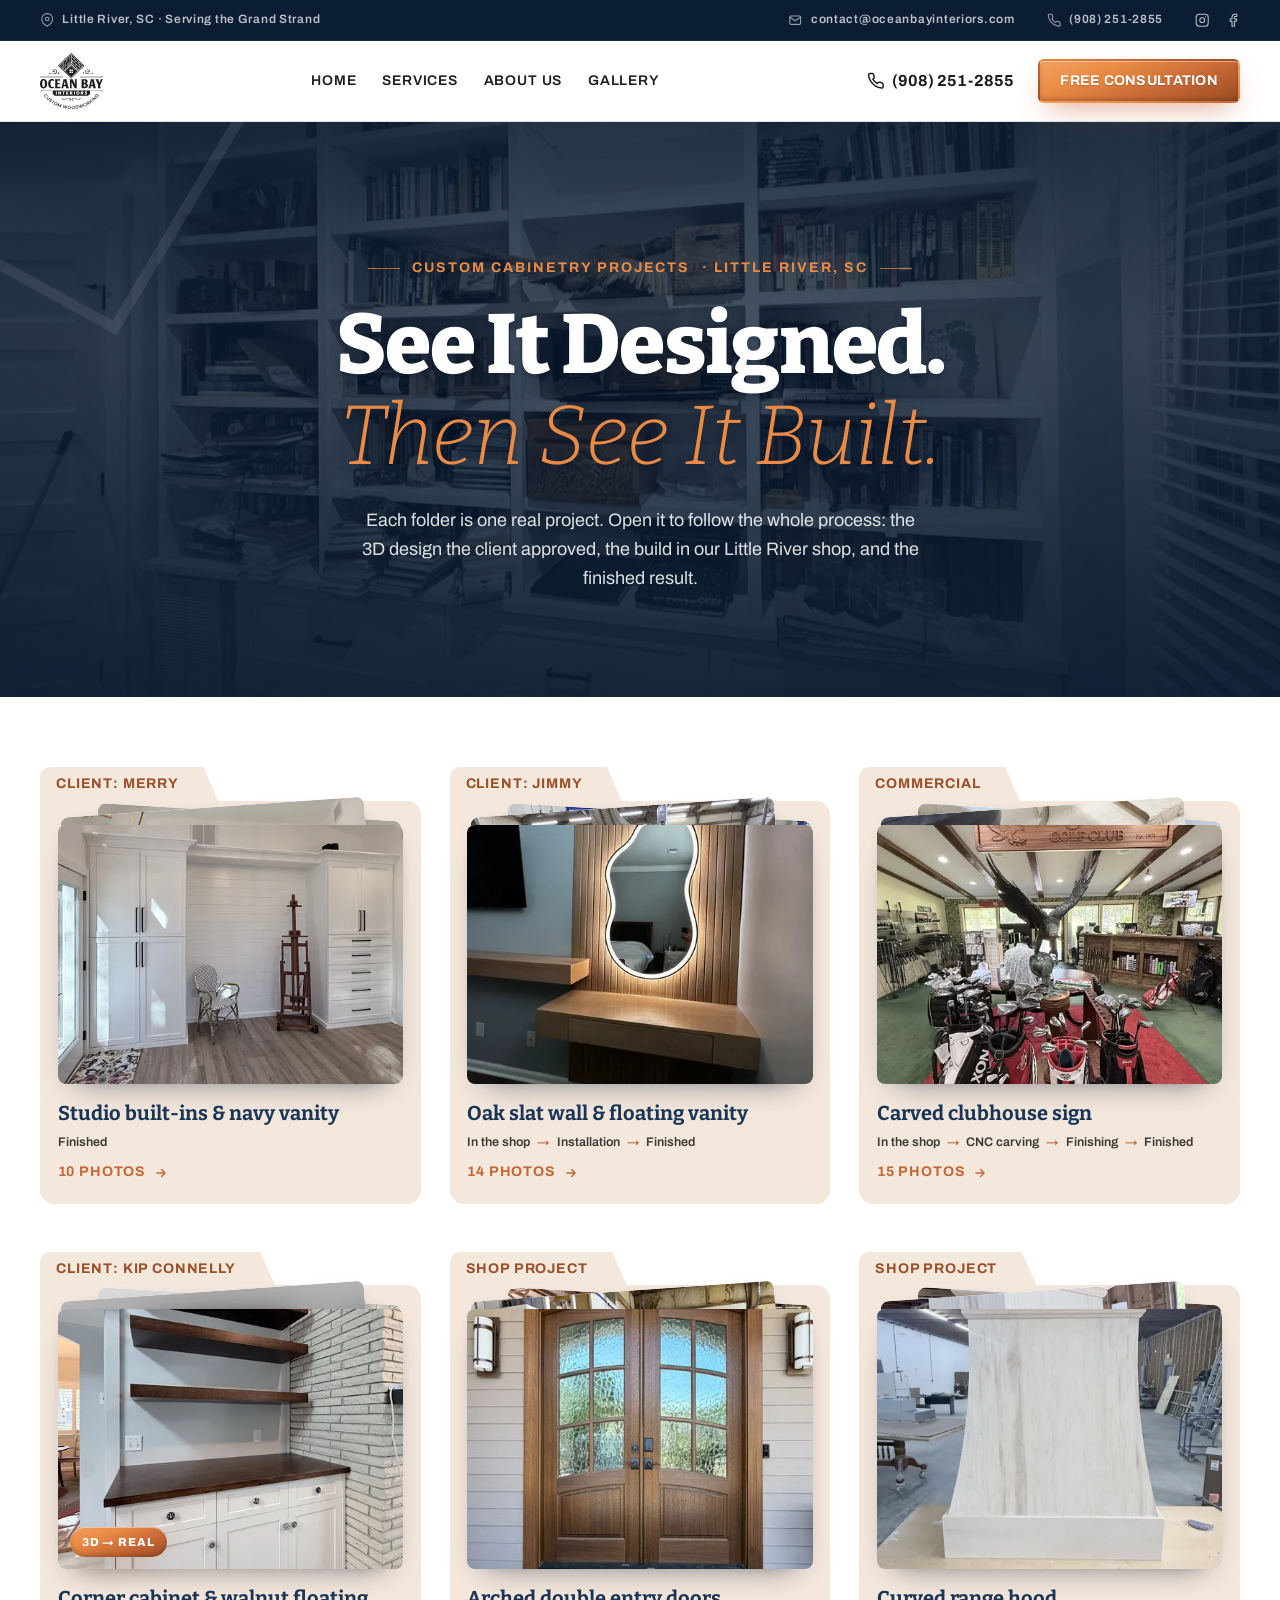
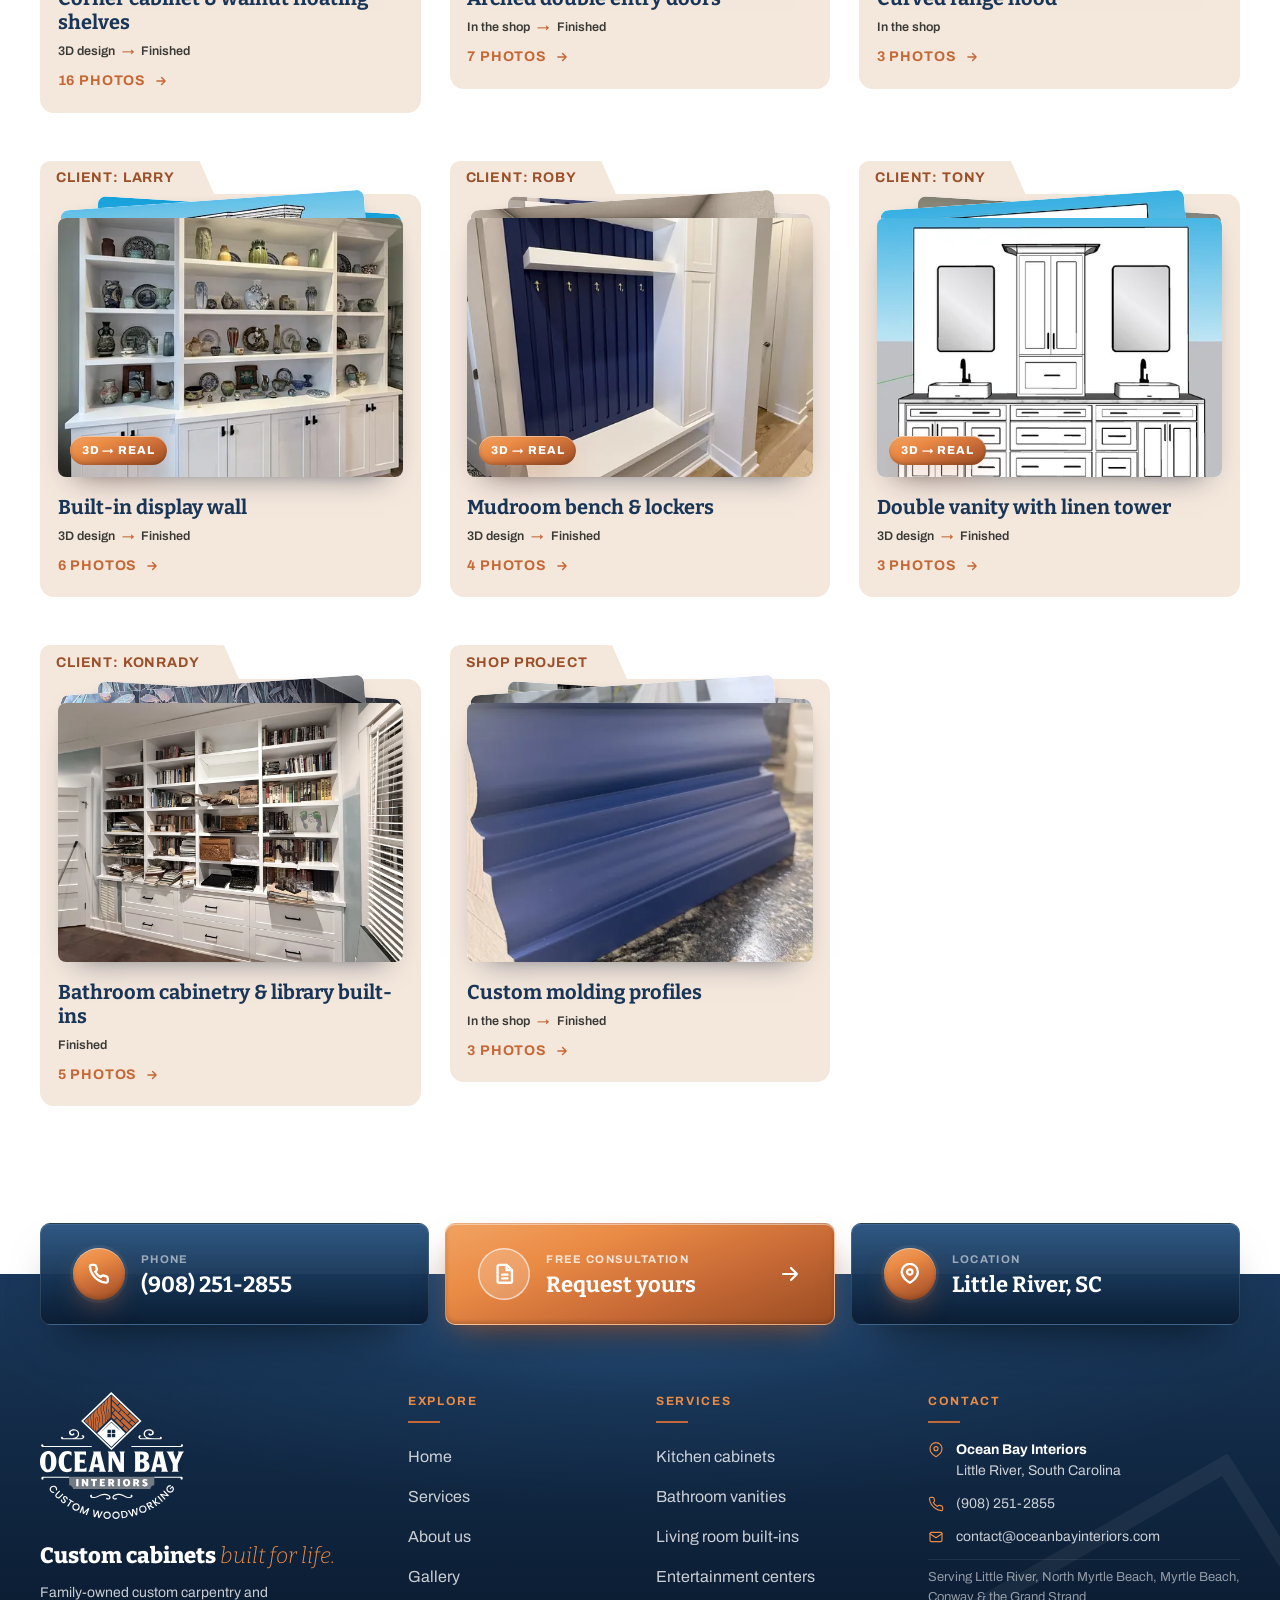
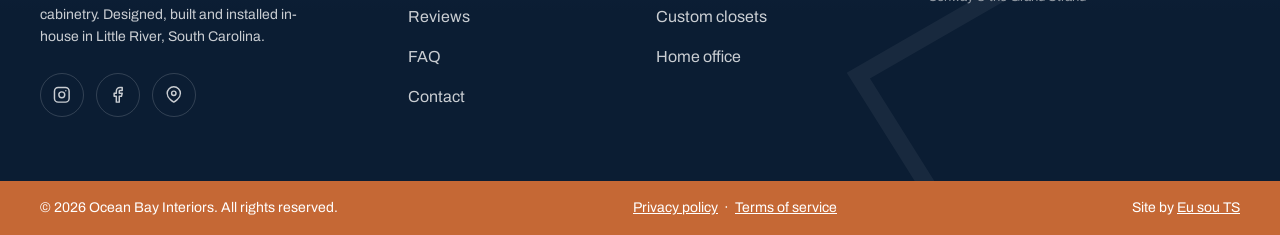
==== commit c6c93323: "Ajustes Asana 05/10: galeria reordenada, fotos de processo, novo About Us - Galeria: nova ordem das " ====
--- a/gallery/index.html
+++ b/gallery/index.html
@@ -23,7 +23,7 @@
   <link rel="preconnect" href="https://fonts.googleapis.com">
   <link rel="preconnect" href="https://fonts.gstatic.com" crossorigin>
   <link rel="stylesheet" href="https://fonts.googleapis.com/css2?family=Archivo:wght@400;600;700;800&family=Bitter:ital,wght@0,700;0,800;1,300;1,500&display=swap">
-  <link rel="stylesheet" href="/css/style.css?v=20260928">
+  <link rel="stylesheet" href="/css/style.css?v=20261005">
   <!-- Google Tag Manager -->
   <script>(function(w,d,s,l,i){w[l]=w[l]||[];w[l].push({'gtm.start':
   new Date().getTime(),event:'gtm.js'});var f=d.getElementsByTagName(s)[0],
@@ -123,12 +123,63 @@
         <!-- One folder per client project. Built by scratchpad gallery_page.py from ocean-bay-seo-local-materials. -->
         <ul class="folders" role="list">
         <li>
-          <a class="folder" href="#kip-connelly" data-folder="kip-connelly" style="--i:0">
+          <a class="folder" href="#merry" data-folder="merry" style="--i:0">
+            <span class="folder__tab">Client: Merry</span>
+            <span class="folder__body">
+              <span class="folder__stack">
+                <span class="folder__peek folder__peek--1"><img src="/assets/gallery/merry-001-480.webp?v=20260928" srcset="/assets/gallery/merry-001-480.webp?v=20260928 480w, /assets/gallery/merry-001-800.webp?v=20260928 800w, /assets/gallery/merry-001-1200.webp?v=20260928 1200w" sizes="(min-width: 64em) 12rem, 40vw" width="480" height="360" loading="lazy" decoding="async" alt=""></span><span class="folder__peek folder__peek--2"><img src="/assets/gallery/merry-002-480.webp?v=20260928" srcset="/assets/gallery/merry-002-480.webp?v=20260928 480w, /assets/gallery/merry-002-800.webp?v=20260928 800w, /assets/gallery/merry-002-1200.webp?v=20260928 1200w" sizes="(min-width: 64em) 12rem, 40vw" width="480" height="360" loading="lazy" decoding="async" alt=""></span>
+                <span class="folder__cover"><img src="/assets/gallery/merry-003-480.webp?v=20260928" srcset="/assets/gallery/merry-003-480.webp?v=20260928 480w, /assets/gallery/merry-003-800.webp?v=20260928 800w, /assets/gallery/merry-003-1200.webp?v=20260928 1200w" sizes="(min-width: 64em) 22rem, (min-width: 40em) 45vw, 90vw" width="480" height="360" decoding="async" alt="Studio built-ins &amp; navy vanity, Merry project by Ocean Bay Interiors"></span>
+                
+              </span>
+              <span class="folder__meta">
+                <strong class="folder__title">Studio built-ins &amp; navy vanity</strong>
+                <ul class="folder__steps" role="list"><li>Finished</li></ul>
+                <span class="folder__count">10 photos<svg aria-hidden="true" viewBox="0 0 24 24" fill="none" stroke="currentColor" stroke-width="2.4" stroke-linecap="round" stroke-linejoin="round"><path d="M5 12h14M13 6l6 6-6 6"/></svg></span>
+              </span>
+            </span>
+          </a>
+        </li>
+        <li>
+          <a class="folder" href="#jimmy" data-folder="jimmy" style="--i:1">
+            <span class="folder__tab">Client: Jimmy</span>
+            <span class="folder__body">
+              <span class="folder__stack">
+                <span class="folder__peek folder__peek--1"><img src="/assets/gallery/jimmy-019-480.webp?v=20260928" srcset="/assets/gallery/jimmy-019-480.webp?v=20260928 480w, /assets/gallery/jimmy-019-800.webp?v=20260928 800w, /assets/gallery/jimmy-019-1200.webp?v=20260928 1200w" sizes="(min-width: 64em) 12rem, 40vw" width="480" height="640" loading="lazy" decoding="async" alt=""></span><span class="folder__peek folder__peek--2"><img src="/assets/gallery/jimmy-v006-480.webp?v=20261005" srcset="/assets/gallery/jimmy-v006-480.webp?v=20261005 480w, /assets/gallery/jimmy-v006-800.webp?v=20261005 800w, /assets/gallery/jimmy-v006-1200.webp?v=20261005 1200w" sizes="(min-width: 64em) 12rem, 40vw" width="480" height="640" loading="lazy" decoding="async" alt=""></span>
+                <span class="folder__cover"><img src="/assets/gallery/jimmy-001-480.webp?v=20260928" srcset="/assets/gallery/jimmy-001-480.webp?v=20260928 480w, /assets/gallery/jimmy-001-800.webp?v=20260928 800w, /assets/gallery/jimmy-001-1200.webp?v=20260928 1200w" sizes="(min-width: 64em) 22rem, (min-width: 40em) 45vw, 90vw" width="480" height="641" decoding="async" alt="Oak slat wall &amp; floating vanity, Jimmy project by Ocean Bay Interiors"></span>
+                
+              </span>
+              <span class="folder__meta">
+                <strong class="folder__title">Oak slat wall &amp; floating vanity</strong>
+                <ul class="folder__steps" role="list"><li>In the shop</li><li>Installation</li><li>Finished</li></ul>
+                <span class="folder__count">14 photos<svg aria-hidden="true" viewBox="0 0 24 24" fill="none" stroke="currentColor" stroke-width="2.4" stroke-linecap="round" stroke-linejoin="round"><path d="M5 12h14M13 6l6 6-6 6"/></svg></span>
+              </span>
+            </span>
+          </a>
+        </li>
+        <li>
+          <a class="folder" href="#eagle-nest-golf-club" data-folder="eagle-nest-golf-club" style="--i:2">
+            <span class="folder__tab">Commercial</span>
+            <span class="folder__body">
+              <span class="folder__stack">
+                <span class="folder__peek folder__peek--1"><img src="/assets/gallery/eagle-nest-golf-club-v017-480.webp?v=20261005" srcset="/assets/gallery/eagle-nest-golf-club-v017-480.webp?v=20261005 480w, /assets/gallery/eagle-nest-golf-club-v017-800.webp?v=20261005 800w, /assets/gallery/eagle-nest-golf-club-v017-1200.webp?v=20261005 1200w" sizes="(min-width: 64em) 12rem, 40vw" width="480" height="640" loading="lazy" decoding="async" alt=""></span><span class="folder__peek folder__peek--2"><img src="/assets/gallery/eagle-nest-golf-club-v019-480.webp?v=20261005" srcset="/assets/gallery/eagle-nest-golf-club-v019-480.webp?v=20261005 480w, /assets/gallery/eagle-nest-golf-club-v019-800.webp?v=20261005 800w, /assets/gallery/eagle-nest-golf-club-v019-1200.webp?v=20261005 1200w" sizes="(min-width: 64em) 12rem, 40vw" width="480" height="640" loading="lazy" decoding="async" alt=""></span>
+                <span class="folder__cover"><img src="/assets/gallery/eagle-nest-golf-club-005-480.webp?v=20260928" srcset="/assets/gallery/eagle-nest-golf-club-005-480.webp?v=20260928 480w, /assets/gallery/eagle-nest-golf-club-005-800.webp?v=20260928 800w, /assets/gallery/eagle-nest-golf-club-005-1200.webp?v=20260928 1200w" sizes="(min-width: 64em) 22rem, (min-width: 40em) 45vw, 90vw" width="480" height="640" decoding="async" alt="Carved clubhouse sign, Commercial project by Ocean Bay Interiors"></span>
+                
+              </span>
+              <span class="folder__meta">
+                <strong class="folder__title">Carved clubhouse sign</strong>
+                <ul class="folder__steps" role="list"><li>In the shop</li><li>CNC carving</li><li>Finishing</li><li>Finished</li></ul>
+                <span class="folder__count">15 photos<svg aria-hidden="true" viewBox="0 0 24 24" fill="none" stroke="currentColor" stroke-width="2.4" stroke-linecap="round" stroke-linejoin="round"><path d="M5 12h14M13 6l6 6-6 6"/></svg></span>
+              </span>
+            </span>
+          </a>
+        </li>
+        <li>
+          <a class="folder" href="#kip-connelly" data-folder="kip-connelly" style="--i:3">
             <span class="folder__tab">Client: Kip Connelly</span>
             <span class="folder__body">
               <span class="folder__stack">
                 <span class="folder__peek folder__peek--1"><img src="/assets/gallery/kip-connelly-001-480.webp?v=20260928" srcset="/assets/gallery/kip-connelly-001-480.webp?v=20260928 480w, /assets/gallery/kip-connelly-001-800.webp?v=20260928 800w, /assets/gallery/kip-connelly-001-1200.webp?v=20260928 1200w" sizes="(min-width: 64em) 12rem, 40vw" width="480" height="270" loading="lazy" decoding="async" alt=""></span><span class="folder__peek folder__peek--2"><img src="/assets/gallery/kip-connelly-002-480.webp?v=20260928" srcset="/assets/gallery/kip-connelly-002-480.webp?v=20260928 480w, /assets/gallery/kip-connelly-002-800.webp?v=20260928 800w, /assets/gallery/kip-connelly-002-1200.webp?v=20260928 1200w" sizes="(min-width: 64em) 12rem, 40vw" width="480" height="270" loading="lazy" decoding="async" alt=""></span>
-                <span class="folder__cover"><img src="/assets/gallery/kip-connelly-010-480.webp?v=20260928" srcset="/assets/gallery/kip-connelly-010-480.webp?v=20260928 480w, /assets/gallery/kip-connelly-010-800.webp?v=20260928 800w, /assets/gallery/kip-connelly-010-1200.webp?v=20260928 1200w" sizes="(min-width: 64em) 22rem, (min-width: 40em) 45vw, 90vw" width="480" height="640" decoding="async" alt="Corner cabinet &amp; walnut floating shelves, Kip Connelly project by Ocean Bay Interiors"></span>
+                <span class="folder__cover"><img src="/assets/gallery/kip-connelly-010-480.webp?v=20260928" srcset="/assets/gallery/kip-connelly-010-480.webp?v=20260928 480w, /assets/gallery/kip-connelly-010-800.webp?v=20260928 800w, /assets/gallery/kip-connelly-010-1200.webp?v=20260928 1200w" sizes="(min-width: 64em) 22rem, (min-width: 40em) 45vw, 90vw" width="480" height="640" loading="lazy" decoding="async" alt="Corner cabinet &amp; walnut floating shelves, Kip Connelly project by Ocean Bay Interiors"></span>
                 <span class="folder__badge">3D &rarr; Real</span>
               </span>
               <span class="folder__meta">
@@ -140,12 +191,46 @@
           </a>
         </li>
         <li>
-          <a class="folder" href="#larry" data-folder="larry" style="--i:1">
+          <a class="folder" href="#door-molding" data-folder="door-molding" style="--i:4">
+            <span class="folder__tab">Shop project</span>
+            <span class="folder__body">
+              <span class="folder__stack">
+                <span class="folder__peek folder__peek--1"><img src="/assets/gallery/door-molding-002-480.webp?v=20260928" srcset="/assets/gallery/door-molding-002-480.webp?v=20260928 480w, /assets/gallery/door-molding-002-800.webp?v=20260928 800w, /assets/gallery/door-molding-002-1200.webp?v=20260928 1200w" sizes="(min-width: 64em) 12rem, 40vw" width="480" height="360" loading="lazy" decoding="async" alt=""></span><span class="folder__peek folder__peek--2"><img src="/assets/gallery/door-molding-003-480.webp?v=20260928" srcset="/assets/gallery/door-molding-003-480.webp?v=20260928 480w, /assets/gallery/door-molding-003-800.webp?v=20260928 800w, /assets/gallery/door-molding-003-1200.webp?v=20260928 1200w" sizes="(min-width: 64em) 12rem, 40vw" width="480" height="640" loading="lazy" decoding="async" alt=""></span>
+                <span class="folder__cover"><img src="/assets/gallery/door-molding-006-480.webp?v=20260928" srcset="/assets/gallery/door-molding-006-480.webp?v=20260928 480w, /assets/gallery/door-molding-006-800.webp?v=20260928 800w, /assets/gallery/door-molding-006-1200.webp?v=20260928 1200w" sizes="(min-width: 64em) 22rem, (min-width: 40em) 45vw, 90vw" width="480" height="640" loading="lazy" decoding="async" alt="Arched double entry doors, Shop project project by Ocean Bay Interiors"></span>
+                
+              </span>
+              <span class="folder__meta">
+                <strong class="folder__title">Arched double entry doors</strong>
+                <ul class="folder__steps" role="list"><li>In the shop</li><li>Finished</li></ul>
+                <span class="folder__count">7 photos<svg aria-hidden="true" viewBox="0 0 24 24" fill="none" stroke="currentColor" stroke-width="2.4" stroke-linecap="round" stroke-linejoin="round"><path d="M5 12h14M13 6l6 6-6 6"/></svg></span>
+              </span>
+            </span>
+          </a>
+        </li>
+        <li>
+          <a class="folder" href="#curved-hood" data-folder="curved-hood" style="--i:5">
+            <span class="folder__tab">Shop project</span>
+            <span class="folder__body">
+              <span class="folder__stack">
+                <span class="folder__peek folder__peek--1"><img src="/assets/gallery/curved-hood-002-480.webp?v=20260928" srcset="/assets/gallery/curved-hood-002-480.webp?v=20260928 480w, /assets/gallery/curved-hood-002-800.webp?v=20260928 800w, /assets/gallery/curved-hood-002-1200.webp?v=20260928 1200w" sizes="(min-width: 64em) 12rem, 40vw" width="480" height="640" loading="lazy" decoding="async" alt=""></span><span class="folder__peek folder__peek--2"><img src="/assets/gallery/curved-hood-003-480.webp?v=20260928" srcset="/assets/gallery/curved-hood-003-480.webp?v=20260928 480w, /assets/gallery/curved-hood-003-800.webp?v=20260928 800w, /assets/gallery/curved-hood-003-1200.webp?v=20260928 1200w" sizes="(min-width: 64em) 12rem, 40vw" width="480" height="640" loading="lazy" decoding="async" alt=""></span>
+                <span class="folder__cover"><img src="/assets/gallery/curved-hood-001-480.webp?v=20260928" srcset="/assets/gallery/curved-hood-001-480.webp?v=20260928 480w, /assets/gallery/curved-hood-001-800.webp?v=20260928 800w, /assets/gallery/curved-hood-001-1200.webp?v=20260928 1200w" sizes="(min-width: 64em) 22rem, (min-width: 40em) 45vw, 90vw" width="480" height="640" loading="lazy" decoding="async" alt="Curved range hood, Shop project project by Ocean Bay Interiors"></span>
+                
+              </span>
+              <span class="folder__meta">
+                <strong class="folder__title">Curved range hood</strong>
+                <ul class="folder__steps" role="list"><li>In the shop</li></ul>
+                <span class="folder__count">3 photos<svg aria-hidden="true" viewBox="0 0 24 24" fill="none" stroke="currentColor" stroke-width="2.4" stroke-linecap="round" stroke-linejoin="round"><path d="M5 12h14M13 6l6 6-6 6"/></svg></span>
+              </span>
+            </span>
+          </a>
+        </li>
+        <li>
+          <a class="folder" href="#larry" data-folder="larry" style="--i:6">
             <span class="folder__tab">Client: Larry</span>
             <span class="folder__body">
               <span class="folder__stack">
                 <span class="folder__peek folder__peek--1"><img src="/assets/gallery/larry-001-480.webp?v=20260928" srcset="/assets/gallery/larry-001-480.webp?v=20260928 480w, /assets/gallery/larry-001-800.webp?v=20260928 800w, /assets/gallery/larry-001-1200.webp?v=20260928 1200w" sizes="(min-width: 64em) 12rem, 40vw" width="480" height="417" loading="lazy" decoding="async" alt=""></span><span class="folder__peek folder__peek--2"><img src="/assets/gallery/larry-003-480.webp?v=20260928" srcset="/assets/gallery/larry-003-480.webp?v=20260928 480w, /assets/gallery/larry-003-800.webp?v=20260928 800w, /assets/gallery/larry-003-1200.webp?v=20260928 1200w" sizes="(min-width: 64em) 12rem, 40vw" width="480" height="415" loading="lazy" decoding="async" alt=""></span>
-                <span class="folder__cover"><img src="/assets/gallery/larry-005-480.webp?v=20260928" srcset="/assets/gallery/larry-005-480.webp?v=20260928 480w, /assets/gallery/larry-005-800.webp?v=20260928 800w, /assets/gallery/larry-005-1200.webp?v=20260928 1200w" sizes="(min-width: 64em) 22rem, (min-width: 40em) 45vw, 90vw" width="480" height="488" decoding="async" alt="Built-in display wall, Larry project by Ocean Bay Interiors"></span>
+                <span class="folder__cover"><img src="/assets/gallery/larry-005-480.webp?v=20260928" srcset="/assets/gallery/larry-005-480.webp?v=20260928 480w, /assets/gallery/larry-005-800.webp?v=20260928 800w, /assets/gallery/larry-005-1200.webp?v=20260928 1200w" sizes="(min-width: 64em) 22rem, (min-width: 40em) 45vw, 90vw" width="480" height="488" loading="lazy" decoding="async" alt="Built-in display wall, Larry project by Ocean Bay Interiors"></span>
                 <span class="folder__badge">3D &rarr; Real</span>
               </span>
               <span class="folder__meta">
@@ -157,12 +242,12 @@
           </a>
         </li>
         <li>
-          <a class="folder" href="#roby" data-folder="roby" style="--i:2">
+          <a class="folder" href="#roby" data-folder="roby" style="--i:7">
             <span class="folder__tab">Client: Roby</span>
             <span class="folder__body">
               <span class="folder__stack">
                 <span class="folder__peek folder__peek--1"><img src="/assets/gallery/roby-001-480.webp?v=20260928" srcset="/assets/gallery/roby-001-480.webp?v=20260928 480w, /assets/gallery/roby-001-800.webp?v=20260928 800w, /assets/gallery/roby-001-1200.webp?v=20260928 1200w" sizes="(min-width: 64em) 12rem, 40vw" width="480" height="393" loading="lazy" decoding="async" alt=""></span><span class="folder__peek folder__peek--2"><img src="/assets/gallery/roby-003-480.webp?v=20260928" srcset="/assets/gallery/roby-003-480.webp?v=20260928 480w, /assets/gallery/roby-003-800.webp?v=20260928 800w, /assets/gallery/roby-003-1200.webp?v=20260928 1200w" sizes="(min-width: 64em) 12rem, 40vw" width="480" height="640" loading="lazy" decoding="async" alt=""></span>
-                <span class="folder__cover"><img src="/assets/gallery/roby-002-480.webp?v=20260928" srcset="/assets/gallery/roby-002-480.webp?v=20260928 480w, /assets/gallery/roby-002-800.webp?v=20260928 800w, /assets/gallery/roby-002-1200.webp?v=20260928 1200w" sizes="(min-width: 64em) 22rem, (min-width: 40em) 45vw, 90vw" width="480" height="640" decoding="async" alt="Mudroom bench &amp; lockers, Roby project by Ocean Bay Interiors"></span>
+                <span class="folder__cover"><img src="/assets/gallery/roby-002-480.webp?v=20260928" srcset="/assets/gallery/roby-002-480.webp?v=20260928 480w, /assets/gallery/roby-002-800.webp?v=20260928 800w, /assets/gallery/roby-002-1200.webp?v=20260928 1200w" sizes="(min-width: 64em) 22rem, (min-width: 40em) 45vw, 90vw" width="480" height="640" loading="lazy" decoding="async" alt="Mudroom bench &amp; lockers, Roby project by Ocean Bay Interiors"></span>
                 <span class="folder__badge">3D &rarr; Real</span>
               </span>
               <span class="folder__meta">
@@ -174,7 +259,7 @@
           </a>
         </li>
         <li>
-          <a class="folder" href="#tony" data-folder="tony" style="--i:3">
+          <a class="folder" href="#tony" data-folder="tony" style="--i:8">
             <span class="folder__tab">Client: Tony</span>
             <span class="folder__body">
               <span class="folder__stack">
@@ -191,41 +276,7 @@
           </a>
         </li>
         <li>
-          <a class="folder" href="#jimmy" data-folder="jimmy" style="--i:4">
-            <span class="folder__tab">Client: Jimmy</span>
-            <span class="folder__body">
-              <span class="folder__stack">
-                <span class="folder__peek folder__peek--1"><img src="/assets/gallery/jimmy-019-480.webp?v=20260928" srcset="/assets/gallery/jimmy-019-480.webp?v=20260928 480w, /assets/gallery/jimmy-019-800.webp?v=20260928 800w, /assets/gallery/jimmy-019-1200.webp?v=20260928 1200w" sizes="(min-width: 64em) 12rem, 40vw" width="480" height="640" loading="lazy" decoding="async" alt=""></span><span class="folder__peek folder__peek--2"><img src="/assets/gallery/jimmy-020-480.webp?v=20260928" srcset="/assets/gallery/jimmy-020-480.webp?v=20260928 480w, /assets/gallery/jimmy-020-800.webp?v=20260928 800w, /assets/gallery/jimmy-020-1200.webp?v=20260928 1200w" sizes="(min-width: 64em) 12rem, 40vw" width="480" height="640" loading="lazy" decoding="async" alt=""></span>
-                <span class="folder__cover"><img src="/assets/gallery/jimmy-001-480.webp?v=20260928" srcset="/assets/gallery/jimmy-001-480.webp?v=20260928 480w, /assets/gallery/jimmy-001-800.webp?v=20260928 800w, /assets/gallery/jimmy-001-1200.webp?v=20260928 1200w" sizes="(min-width: 64em) 22rem, (min-width: 40em) 45vw, 90vw" width="480" height="641" loading="lazy" decoding="async" alt="Oak slat wall &amp; floating vanity, Jimmy project by Ocean Bay Interiors"></span>
-                
-              </span>
-              <span class="folder__meta">
-                <strong class="folder__title">Oak slat wall &amp; floating vanity</strong>
-                <ul class="folder__steps" role="list"><li>In the shop</li><li>Installation</li><li>Finished</li></ul>
-                <span class="folder__count">13 photos<svg aria-hidden="true" viewBox="0 0 24 24" fill="none" stroke="currentColor" stroke-width="2.4" stroke-linecap="round" stroke-linejoin="round"><path d="M5 12h14M13 6l6 6-6 6"/></svg></span>
-              </span>
-            </span>
-          </a>
-        </li>
-        <li>
-          <a class="folder" href="#merry" data-folder="merry" style="--i:5">
-            <span class="folder__tab">Client: Merry</span>
-            <span class="folder__body">
-              <span class="folder__stack">
-                <span class="folder__peek folder__peek--1"><img src="/assets/gallery/merry-001-480.webp?v=20260928" srcset="/assets/gallery/merry-001-480.webp?v=20260928 480w, /assets/gallery/merry-001-800.webp?v=20260928 800w, /assets/gallery/merry-001-1200.webp?v=20260928 1200w" sizes="(min-width: 64em) 12rem, 40vw" width="480" height="360" loading="lazy" decoding="async" alt=""></span><span class="folder__peek folder__peek--2"><img src="/assets/gallery/merry-002-480.webp?v=20260928" srcset="/assets/gallery/merry-002-480.webp?v=20260928 480w, /assets/gallery/merry-002-800.webp?v=20260928 800w, /assets/gallery/merry-002-1200.webp?v=20260928 1200w" sizes="(min-width: 64em) 12rem, 40vw" width="480" height="360" loading="lazy" decoding="async" alt=""></span>
-                <span class="folder__cover"><img src="/assets/gallery/merry-003-480.webp?v=20260928" srcset="/assets/gallery/merry-003-480.webp?v=20260928 480w, /assets/gallery/merry-003-800.webp?v=20260928 800w, /assets/gallery/merry-003-1200.webp?v=20260928 1200w" sizes="(min-width: 64em) 22rem, (min-width: 40em) 45vw, 90vw" width="480" height="360" loading="lazy" decoding="async" alt="Studio built-ins &amp; navy vanity, Merry project by Ocean Bay Interiors"></span>
-                
-              </span>
-              <span class="folder__meta">
-                <strong class="folder__title">Studio built-ins &amp; navy vanity</strong>
-                <ul class="folder__steps" role="list"><li>Finished</li></ul>
-                <span class="folder__count">10 photos<svg aria-hidden="true" viewBox="0 0 24 24" fill="none" stroke="currentColor" stroke-width="2.4" stroke-linecap="round" stroke-linejoin="round"><path d="M5 12h14M13 6l6 6-6 6"/></svg></span>
-              </span>
-            </span>
-          </a>
-        </li>
-        <li>
-          <a class="folder" href="#konrady" data-folder="konrady" style="--i:6">
+          <a class="folder" href="#konrady" data-folder="konrady" style="--i:9">
             <span class="folder__tab">Client: Konrady</span>
             <span class="folder__body">
               <span class="folder__stack">
@@ -242,41 +293,7 @@
           </a>
         </li>
         <li>
-          <a class="folder" href="#door-molding" data-folder="door-molding" style="--i:7">
-            <span class="folder__tab">Shop project</span>
-            <span class="folder__body">
-              <span class="folder__stack">
-                <span class="folder__peek folder__peek--1"><img src="/assets/gallery/door-molding-002-480.webp?v=20260928" srcset="/assets/gallery/door-molding-002-480.webp?v=20260928 480w, /assets/gallery/door-molding-002-800.webp?v=20260928 800w, /assets/gallery/door-molding-002-1200.webp?v=20260928 1200w" sizes="(min-width: 64em) 12rem, 40vw" width="480" height="360" loading="lazy" decoding="async" alt=""></span><span class="folder__peek folder__peek--2"><img src="/assets/gallery/door-molding-003-480.webp?v=20260928" srcset="/assets/gallery/door-molding-003-480.webp?v=20260928 480w, /assets/gallery/door-molding-003-800.webp?v=20260928 800w, /assets/gallery/door-molding-003-1200.webp?v=20260928 1200w" sizes="(min-width: 64em) 12rem, 40vw" width="480" height="640" loading="lazy" decoding="async" alt=""></span>
-                <span class="folder__cover"><img src="/assets/gallery/door-molding-006-480.webp?v=20260928" srcset="/assets/gallery/door-molding-006-480.webp?v=20260928 480w, /assets/gallery/door-molding-006-800.webp?v=20260928 800w, /assets/gallery/door-molding-006-1200.webp?v=20260928 1200w" sizes="(min-width: 64em) 22rem, (min-width: 40em) 45vw, 90vw" width="480" height="640" loading="lazy" decoding="async" alt="Arched double entry doors, Shop project project by Ocean Bay Interiors"></span>
-                
-              </span>
-              <span class="folder__meta">
-                <strong class="folder__title">Arched double entry doors</strong>
-                <ul class="folder__steps" role="list"><li>In the shop</li><li>Finished</li></ul>
-                <span class="folder__count">7 photos<svg aria-hidden="true" viewBox="0 0 24 24" fill="none" stroke="currentColor" stroke-width="2.4" stroke-linecap="round" stroke-linejoin="round"><path d="M5 12h14M13 6l6 6-6 6"/></svg></span>
-              </span>
-            </span>
-          </a>
-        </li>
-        <li>
-          <a class="folder" href="#curved-hood" data-folder="curved-hood" style="--i:8">
-            <span class="folder__tab">Shop project</span>
-            <span class="folder__body">
-              <span class="folder__stack">
-                <span class="folder__peek folder__peek--1"><img src="/assets/gallery/curved-hood-002-480.webp?v=20260928" srcset="/assets/gallery/curved-hood-002-480.webp?v=20260928 480w, /assets/gallery/curved-hood-002-800.webp?v=20260928 800w, /assets/gallery/curved-hood-002-1200.webp?v=20260928 1200w" sizes="(min-width: 64em) 12rem, 40vw" width="480" height="640" loading="lazy" decoding="async" alt=""></span><span class="folder__peek folder__peek--2"><img src="/assets/gallery/curved-hood-003-480.webp?v=20260928" srcset="/assets/gallery/curved-hood-003-480.webp?v=20260928 480w, /assets/gallery/curved-hood-003-800.webp?v=20260928 800w, /assets/gallery/curved-hood-003-1200.webp?v=20260928 1200w" sizes="(min-width: 64em) 12rem, 40vw" width="480" height="640" loading="lazy" decoding="async" alt=""></span>
-                <span class="folder__cover"><img src="/assets/gallery/curved-hood-001-480.webp?v=20260928" srcset="/assets/gallery/curved-hood-001-480.webp?v=20260928 480w, /assets/gallery/curved-hood-001-800.webp?v=20260928 800w, /assets/gallery/curved-hood-001-1200.webp?v=20260928 1200w" sizes="(min-width: 64em) 22rem, (min-width: 40em) 45vw, 90vw" width="480" height="640" loading="lazy" decoding="async" alt="Curved range hood, Shop project project by Ocean Bay Interiors"></span>
-                
-              </span>
-              <span class="folder__meta">
-                <strong class="folder__title">Curved range hood</strong>
-                <ul class="folder__steps" role="list"><li>In the shop</li></ul>
-                <span class="folder__count">3 photos<svg aria-hidden="true" viewBox="0 0 24 24" fill="none" stroke="currentColor" stroke-width="2.4" stroke-linecap="round" stroke-linejoin="round"><path d="M5 12h14M13 6l6 6-6 6"/></svg></span>
-              </span>
-            </span>
-          </a>
-        </li>
-        <li>
-          <a class="folder" href="#molding" data-folder="molding" style="--i:9">
+          <a class="folder" href="#molding" data-folder="molding" style="--i:10">
             <span class="folder__tab">Shop project</span>
             <span class="folder__body">
               <span class="folder__stack">
@@ -286,23 +303,6 @@
               </span>
               <span class="folder__meta">
                 <strong class="folder__title">Custom molding profiles</strong>
-                <ul class="folder__steps" role="list"><li>In the shop</li><li>Finished</li></ul>
-                <span class="folder__count">3 photos<svg aria-hidden="true" viewBox="0 0 24 24" fill="none" stroke="currentColor" stroke-width="2.4" stroke-linecap="round" stroke-linejoin="round"><path d="M5 12h14M13 6l6 6-6 6"/></svg></span>
-              </span>
-            </span>
-          </a>
-        </li>
-        <li>
-          <a class="folder" href="#eagle-nest-golf-club" data-folder="eagle-nest-golf-club" style="--i:10">
-            <span class="folder__tab">Commercial</span>
-            <span class="folder__body">
-              <span class="folder__stack">
-                <span class="folder__peek folder__peek--1"><img src="/assets/gallery/eagle-nest-golf-club-001-480.webp?v=20260928" srcset="/assets/gallery/eagle-nest-golf-club-001-480.webp?v=20260928 480w, /assets/gallery/eagle-nest-golf-club-001-800.webp?v=20260928 800w, /assets/gallery/eagle-nest-golf-club-001-1200.webp?v=20260928 1200w" sizes="(min-width: 64em) 12rem, 40vw" width="480" height="640" loading="lazy" decoding="async" alt=""></span><span class="folder__peek folder__peek--2"><img src="/assets/gallery/eagle-nest-golf-club-004-480.webp?v=20260928" srcset="/assets/gallery/eagle-nest-golf-club-004-480.webp?v=20260928 480w, /assets/gallery/eagle-nest-golf-club-004-800.webp?v=20260928 800w, /assets/gallery/eagle-nest-golf-club-004-1200.webp?v=20260928 1200w" sizes="(min-width: 64em) 12rem, 40vw" width="480" height="640" loading="lazy" decoding="async" alt=""></span>
-                <span class="folder__cover"><img src="/assets/gallery/eagle-nest-golf-club-005-480.webp?v=20260928" srcset="/assets/gallery/eagle-nest-golf-club-005-480.webp?v=20260928 480w, /assets/gallery/eagle-nest-golf-club-005-800.webp?v=20260928 800w, /assets/gallery/eagle-nest-golf-club-005-1200.webp?v=20260928 1200w" sizes="(min-width: 64em) 22rem, (min-width: 40em) 45vw, 90vw" width="480" height="640" loading="lazy" decoding="async" alt="Carved clubhouse sign, Commercial project by Ocean Bay Interiors"></span>
-                
-              </span>
-              <span class="folder__meta">
-                <strong class="folder__title">Carved clubhouse sign</strong>
                 <ul class="folder__steps" role="list"><li>In the shop</li><li>Finished</li></ul>
                 <span class="folder__count">3 photos<svg aria-hidden="true" viewBox="0 0 24 24" fill="none" stroke="currentColor" stroke-width="2.4" stroke-linecap="round" stroke-linejoin="round"><path d="M5 12h14M13 6l6 6-6 6"/></svg></span>
               </span>
@@ -385,6 +385,83 @@
     <a class="call-bar__quote" href="/#contact">Free consultation</a>
   </div>
 
+  <dialog class="pv" id="p-merry" aria-labelledby="p-merry-title">
+    <div class="pv__bar">
+      <div class="pv__heading">
+        <span class="kicker">Client: Merry</span>
+        <h2 class="h2 h2--sm" id="p-merry-title">Studio built-ins &amp; navy vanity</h2>
+      </div>
+      <button type="button" class="pv__close" data-pv-close aria-label="Close project"><svg aria-hidden="true" viewBox="0 0 24 24" fill="none" stroke="currentColor" stroke-width="2" stroke-linecap="round"><path d="M6 6l12 12M18 6 6 18"/></svg></button>
+    </div>
+    <div class="pv__body">
+          <section class="pv__stage pv__stage--finished">
+            <header class="pv__stage-head"><span class="pv__num">01</span><div><h3 class="h3">Finished</h3><p>The final result, installed in the client's space.</p></div></header>
+            <ul class="pv__grid" role="list"><li><button type="button" class="pv__shot" data-full="/assets/gallery/merry-001-1200.webp?v=20260928"><img src="/assets/gallery/merry-001-480.webp?v=20260928" srcset="/assets/gallery/merry-001-480.webp?v=20260928 480w, /assets/gallery/merry-001-800.webp?v=20260928 800w, /assets/gallery/merry-001-1200.webp?v=20260928 1200w" sizes="(min-width: 64em) 22rem, (min-width: 40em) 45vw, 90vw" width="480" height="360" loading="lazy" decoding="async" alt="Studio built-ins &amp; navy vanity, finished (Merry)"></button></li><li><button type="button" class="pv__shot" data-full="/assets/gallery/merry-002-1200.webp?v=20260928"><img src="/assets/gallery/merry-002-480.webp?v=20260928" srcset="/assets/gallery/merry-002-480.webp?v=20260928 480w, /assets/gallery/merry-002-800.webp?v=20260928 800w, /assets/gallery/merry-002-1200.webp?v=20260928 1200w" sizes="(min-width: 64em) 22rem, (min-width: 40em) 45vw, 90vw" width="480" height="360" loading="lazy" decoding="async" alt="Studio built-ins &amp; navy vanity, finished (Merry)"></button></li><li><button type="button" class="pv__shot" data-full="/assets/gallery/merry-003-1200.webp?v=20260928"><img src="/assets/gallery/merry-003-480.webp?v=20260928" srcset="/assets/gallery/merry-003-480.webp?v=20260928 480w, /assets/gallery/merry-003-800.webp?v=20260928 800w, /assets/gallery/merry-003-1200.webp?v=20260928 1200w" sizes="(min-width: 64em) 22rem, (min-width: 40em) 45vw, 90vw" width="480" height="360" loading="lazy" decoding="async" alt="Studio built-ins &amp; navy vanity, finished (Merry)"></button></li><li><button type="button" class="pv__shot" data-full="/assets/gallery/merry-004-1200.webp?v=20260928"><img src="/assets/gallery/merry-004-480.webp?v=20260928" srcset="/assets/gallery/merry-004-480.webp?v=20260928 480w, /assets/gallery/merry-004-800.webp?v=20260928 800w, /assets/gallery/merry-004-1200.webp?v=20260928 1200w" sizes="(min-width: 64em) 22rem, (min-width: 40em) 45vw, 90vw" width="480" height="640" loading="lazy" decoding="async" alt="Studio built-ins &amp; navy vanity, finished (Merry)"></button></li><li><button type="button" class="pv__shot" data-full="/assets/gallery/merry-005-1200.webp?v=20260928"><img src="/assets/gallery/merry-005-480.webp?v=20260928" srcset="/assets/gallery/merry-005-480.webp?v=20260928 480w, /assets/gallery/merry-005-800.webp?v=20260928 800w, /assets/gallery/merry-005-1200.webp?v=20260928 1200w" sizes="(min-width: 64em) 22rem, (min-width: 40em) 45vw, 90vw" width="480" height="640" loading="lazy" decoding="async" alt="Studio built-ins &amp; navy vanity, finished (Merry)"></button></li><li><button type="button" class="pv__shot" data-full="/assets/gallery/merry-006-1200.webp?v=20260928"><img src="/assets/gallery/merry-006-480.webp?v=20260928" srcset="/assets/gallery/merry-006-480.webp?v=20260928 480w, /assets/gallery/merry-006-800.webp?v=20260928 800w, /assets/gallery/merry-006-1200.webp?v=20260928 1200w" sizes="(min-width: 64em) 22rem, (min-width: 40em) 45vw, 90vw" width="480" height="640" loading="lazy" decoding="async" alt="Studio built-ins &amp; navy vanity, finished (Merry)"></button></li><li><button type="button" class="pv__shot" data-full="/assets/gallery/merry-007-1200.webp?v=20260928"><img src="/assets/gallery/merry-007-480.webp?v=20260928" srcset="/assets/gallery/merry-007-480.webp?v=20260928 480w, /assets/gallery/merry-007-800.webp?v=20260928 800w, /assets/gallery/merry-007-1200.webp?v=20260928 1200w" sizes="(min-width: 64em) 22rem, (min-width: 40em) 45vw, 90vw" width="480" height="360" loading="lazy" decoding="async" alt="Studio built-ins &amp; navy vanity, finished (Merry)"></button></li><li><button type="button" class="pv__shot" data-full="/assets/gallery/merry-008-1200.webp?v=20260928"><img src="/assets/gallery/merry-008-480.webp?v=20260928" srcset="/assets/gallery/merry-008-480.webp?v=20260928 480w, /assets/gallery/merry-008-800.webp?v=20260928 800w, /assets/gallery/merry-008-1200.webp?v=20260928 1200w" sizes="(min-width: 64em) 22rem, (min-width: 40em) 45vw, 90vw" width="480" height="640" loading="lazy" decoding="async" alt="Studio built-ins &amp; navy vanity, finished (Merry)"></button></li><li><button type="button" class="pv__shot" data-full="/assets/gallery/merry-009-1200.webp?v=20260928"><img src="/assets/gallery/merry-009-480.webp?v=20260928" srcset="/assets/gallery/merry-009-480.webp?v=20260928 480w, /assets/gallery/merry-009-800.webp?v=20260928 800w, /assets/gallery/merry-009-1200.webp?v=20260928 1200w" sizes="(min-width: 64em) 22rem, (min-width: 40em) 45vw, 90vw" width="480" height="640" loading="lazy" decoding="async" alt="Studio built-ins &amp; navy vanity, finished (Merry)"></button></li><li><button type="button" class="pv__shot" data-full="/assets/gallery/merry-010-1200.webp?v=20260928"><img src="/assets/gallery/merry-010-480.webp?v=20260928" srcset="/assets/gallery/merry-010-480.webp?v=20260928 480w, /assets/gallery/merry-010-800.webp?v=20260928 800w, /assets/gallery/merry-010-1200.webp?v=20260928 1200w" sizes="(min-width: 64em) 22rem, (min-width: 40em) 45vw, 90vw" width="480" height="640" loading="lazy" decoding="async" alt="Studio built-ins &amp; navy vanity, finished (Merry)"></button></li></ul>
+          </section>
+      <div class="pv__cta">
+        <p>Picture something like this in your home?</p>
+        <a class="btn btn-primary" href="/#contact">Get a free consultation<svg class="arrow" aria-hidden="true" viewBox="0 0 24 24" fill="none" stroke="currentColor" stroke-width="2.4" stroke-linecap="round" stroke-linejoin="round"><path d="M5 12h14M13 6l6 6-6 6"/></svg></a>
+      </div>
+    </div>
+  </dialog>
+  <dialog class="pv" id="p-jimmy" aria-labelledby="p-jimmy-title">
+    <div class="pv__bar">
+      <div class="pv__heading">
+        <span class="kicker">Client: Jimmy</span>
+        <h2 class="h2 h2--sm" id="p-jimmy-title">Oak slat wall &amp; floating vanity</h2>
+      </div>
+      <button type="button" class="pv__close" data-pv-close aria-label="Close project"><svg aria-hidden="true" viewBox="0 0 24 24" fill="none" stroke="currentColor" stroke-width="2" stroke-linecap="round"><path d="M6 6l12 12M18 6 6 18"/></svg></button>
+    </div>
+    <div class="pv__body">
+          <section class="pv__stage pv__stage--shop">
+            <header class="pv__stage-head"><span class="pv__num">01</span><div><h3 class="h3">In the shop</h3><p>Milled, assembled and finished in-house in our Little River shop.</p></div></header>
+            <ul class="pv__grid" role="list"><li><button type="button" class="pv__shot" data-full="/assets/gallery/jimmy-019-1200.webp?v=20260928"><img src="/assets/gallery/jimmy-019-480.webp?v=20260928" srcset="/assets/gallery/jimmy-019-480.webp?v=20260928 480w, /assets/gallery/jimmy-019-800.webp?v=20260928 800w, /assets/gallery/jimmy-019-1200.webp?v=20260928 1200w" sizes="(min-width: 64em) 22rem, (min-width: 40em) 45vw, 90vw" width="480" height="640" loading="lazy" decoding="async" alt="Oak slat wall &amp; floating vanity, glued-up white oak panel in the shop (Jimmy)"></button></li><li><button type="button" class="pv__shot" data-full="/assets/gallery/jimmy-v005-1200.webp?v=20261005"><img src="/assets/gallery/jimmy-v005-480.webp?v=20261005" srcset="/assets/gallery/jimmy-v005-480.webp?v=20261005 480w, /assets/gallery/jimmy-v005-800.webp?v=20261005 800w, /assets/gallery/jimmy-v005-1200.webp?v=20261005 1200w" sizes="(min-width: 64em) 22rem, (min-width: 40em) 45vw, 90vw" width="480" height="640" loading="lazy" decoding="async" alt="Oak slat wall &amp; floating vanity, oak panel coming out of the wide-belt sander (Jimmy)"></button></li><li><button type="button" class="pv__shot" data-full="/assets/gallery/jimmy-021-1200.webp?v=20261005"><img src="/assets/gallery/jimmy-021-480.webp?v=20261005" srcset="/assets/gallery/jimmy-021-480.webp?v=20261005 480w, /assets/gallery/jimmy-021-800.webp?v=20261005 800w, /assets/gallery/jimmy-021-1200.webp?v=20261005 1200w" sizes="(min-width: 64em) 22rem, (min-width: 40em) 45vw, 90vw" width="480" height="640" loading="lazy" decoding="async" alt="Oak slat wall &amp; floating vanity, oak panel set on the CNC router (Jimmy)"></button></li><li><button type="button" class="pv__shot" data-full="/assets/gallery/jimmy-v006-1200.webp?v=20261005"><img src="/assets/gallery/jimmy-v006-480.webp?v=20261005" srcset="/assets/gallery/jimmy-v006-480.webp?v=20261005 480w, /assets/gallery/jimmy-v006-800.webp?v=20261005 800w, /assets/gallery/jimmy-v006-1200.webp?v=20261005 1200w" sizes="(min-width: 64em) 22rem, (min-width: 40em) 45vw, 90vw" width="480" height="640" loading="lazy" decoding="async" alt="Oak slat wall &amp; floating vanity, CNC router cutting the slat grooves (Jimmy)"></button></li><li><button type="button" class="pv__shot" data-full="/assets/gallery/jimmy-022-1200.webp?v=20261005"><img src="/assets/gallery/jimmy-022-480.webp?v=20261005" srcset="/assets/gallery/jimmy-022-480.webp?v=20261005 480w, /assets/gallery/jimmy-022-800.webp?v=20261005 800w, /assets/gallery/jimmy-022-1200.webp?v=20261005 1200w" sizes="(min-width: 64em) 22rem, (min-width: 40em) 45vw, 90vw" width="480" height="640" loading="lazy" decoding="async" alt="Oak slat wall &amp; floating vanity, slat panels cut on the CNC (Jimmy)"></button></li><li><button type="button" class="pv__shot" data-full="/assets/gallery/jimmy-v008-1200.webp?v=20261005"><img src="/assets/gallery/jimmy-v008-480.webp?v=20261005" srcset="/assets/gallery/jimmy-v008-480.webp?v=20261005 480w, /assets/gallery/jimmy-v008-800.webp?v=20261005 800w, /assets/gallery/jimmy-v008-1200.webp?v=20261005 1200w" sizes="(min-width: 64em) 22rem, (min-width: 40em) 45vw, 90vw" width="480" height="640" loading="lazy" decoding="async" alt="Oak slat wall &amp; floating vanity, spraying the finish on the slat panels (Jimmy)"></button></li><li><button type="button" class="pv__shot" data-full="/assets/gallery/jimmy-v009-1200.webp?v=20261005"><img src="/assets/gallery/jimmy-v009-480.webp?v=20261005" srcset="/assets/gallery/jimmy-v009-480.webp?v=20261005 480w, /assets/gallery/jimmy-v009-800.webp?v=20261005 800w, /assets/gallery/jimmy-v009-1200.webp?v=20261005 1200w" sizes="(min-width: 64em) 22rem, (min-width: 40em) 45vw, 90vw" width="480" height="640" loading="lazy" decoding="async" alt="Oak slat wall &amp; floating vanity, finishing the oak slat panels in the spray area (Jimmy)"></button></li></ul>
+          </section>
+          <section class="pv__stage pv__stage--install">
+            <header class="pv__stage-head"><span class="pv__num">02</span><div><h3 class="h3">Installation</h3><p>Fitted on site by the same team that built it.</p></div></header>
+            <ul class="pv__grid" role="list"><li><button type="button" class="pv__shot" data-full="/assets/gallery/jimmy-003-1200.webp?v=20260928"><img src="/assets/gallery/jimmy-003-480.webp?v=20260928" srcset="/assets/gallery/jimmy-003-480.webp?v=20260928 480w, /assets/gallery/jimmy-003-800.webp?v=20260928 800w, /assets/gallery/jimmy-003-1200.webp?v=20260928 1200w" sizes="(min-width: 64em) 22rem, (min-width: 40em) 45vw, 90vw" width="480" height="641" loading="lazy" decoding="async" alt="Oak slat wall &amp; floating vanity, installation (Jimmy)"></button></li><li><button type="button" class="pv__shot" data-full="/assets/gallery/jimmy-006-1200.webp?v=20260928"><img src="/assets/gallery/jimmy-006-480.webp?v=20260928" srcset="/assets/gallery/jimmy-006-480.webp?v=20260928 480w, /assets/gallery/jimmy-006-800.webp?v=20260928 800w, /assets/gallery/jimmy-006-1200.webp?v=20260928 1200w" sizes="(min-width: 64em) 22rem, (min-width: 40em) 45vw, 90vw" width="480" height="640" loading="lazy" decoding="async" alt="Oak slat wall &amp; floating vanity, installation (Jimmy)"></button></li><li><button type="button" class="pv__shot" data-full="/assets/gallery/jimmy-013-1200.webp?v=20260928"><img src="/assets/gallery/jimmy-013-480.webp?v=20260928" srcset="/assets/gallery/jimmy-013-480.webp?v=20260928 480w, /assets/gallery/jimmy-013-800.webp?v=20260928 800w, /assets/gallery/jimmy-013-1200.webp?v=20260928 1200w" sizes="(min-width: 64em) 22rem, (min-width: 40em) 45vw, 90vw" width="480" height="641" loading="lazy" decoding="async" alt="Oak slat wall &amp; floating vanity, installation (Jimmy)"></button></li></ul>
+          </section>
+          <section class="pv__stage pv__stage--finished">
+            <header class="pv__stage-head"><span class="pv__num">03</span><div><h3 class="h3">Finished</h3><p>The final result, installed in the client's space.</p></div></header>
+            <ul class="pv__grid" role="list"><li><button type="button" class="pv__shot" data-full="/assets/gallery/jimmy-001-1200.webp?v=20260928"><img src="/assets/gallery/jimmy-001-480.webp?v=20260928" srcset="/assets/gallery/jimmy-001-480.webp?v=20260928 480w, /assets/gallery/jimmy-001-800.webp?v=20260928 800w, /assets/gallery/jimmy-001-1200.webp?v=20260928 1200w" sizes="(min-width: 64em) 22rem, (min-width: 40em) 45vw, 90vw" width="480" height="641" loading="lazy" decoding="async" alt="Oak slat wall &amp; floating vanity, finished (Jimmy)"></button></li><li><button type="button" class="pv__shot" data-full="/assets/gallery/jimmy-005-1200.webp?v=20260928"><img src="/assets/gallery/jimmy-005-480.webp?v=20260928" srcset="/assets/gallery/jimmy-005-480.webp?v=20260928 480w, /assets/gallery/jimmy-005-800.webp?v=20260928 800w, /assets/gallery/jimmy-005-1200.webp?v=20260928 1200w" sizes="(min-width: 64em) 22rem, (min-width: 40em) 45vw, 90vw" width="480" height="640" loading="lazy" decoding="async" alt="Oak slat wall &amp; floating vanity, finished (Jimmy)"></button></li><li><button type="button" class="pv__shot" data-full="/assets/gallery/jimmy-012-1200.webp?v=20260928"><img src="/assets/gallery/jimmy-012-480.webp?v=20260928" srcset="/assets/gallery/jimmy-012-480.webp?v=20260928 480w, /assets/gallery/jimmy-012-800.webp?v=20260928 800w, /assets/gallery/jimmy-012-1200.webp?v=20260928 1200w" sizes="(min-width: 64em) 22rem, (min-width: 40em) 45vw, 90vw" width="480" height="640" loading="lazy" decoding="async" alt="Oak slat wall &amp; floating vanity, finished (Jimmy)"></button></li><li><button type="button" class="pv__shot" data-full="/assets/gallery/jimmy-017-1200.webp?v=20260928"><img src="/assets/gallery/jimmy-017-480.webp?v=20260928" srcset="/assets/gallery/jimmy-017-480.webp?v=20260928 480w, /assets/gallery/jimmy-017-800.webp?v=20260928 800w, /assets/gallery/jimmy-017-1200.webp?v=20260928 1200w" sizes="(min-width: 64em) 22rem, (min-width: 40em) 45vw, 90vw" width="480" height="640" loading="lazy" decoding="async" alt="Oak slat wall &amp; floating vanity, finished (Jimmy)"></button></li></ul>
+          </section>
+      <div class="pv__cta">
+        <p>Picture something like this in your home?</p>
+        <a class="btn btn-primary" href="/#contact">Get a free consultation<svg class="arrow" aria-hidden="true" viewBox="0 0 24 24" fill="none" stroke="currentColor" stroke-width="2.4" stroke-linecap="round" stroke-linejoin="round"><path d="M5 12h14M13 6l6 6-6 6"/></svg></a>
+      </div>
+    </div>
+  </dialog>
+  <dialog class="pv" id="p-eagle-nest-golf-club" aria-labelledby="p-eagle-nest-golf-club-title">
+    <div class="pv__bar">
+      <div class="pv__heading">
+        <span class="kicker">Commercial</span>
+        <h2 class="h2 h2--sm" id="p-eagle-nest-golf-club-title">Carved clubhouse sign</h2>
+      </div>
+      <button type="button" class="pv__close" data-pv-close aria-label="Close project"><svg aria-hidden="true" viewBox="0 0 24 24" fill="none" stroke="currentColor" stroke-width="2" stroke-linecap="round"><path d="M6 6l12 12M18 6 6 18"/></svg></button>
+    </div>
+    <div class="pv__body">
+          <section class="pv__stage pv__stage--shop">
+            <header class="pv__stage-head"><span class="pv__num">01</span><div><h3 class="h3">In the shop</h3><p>Solid mahogany planed, glued up and sanded flat in our Little River shop.</p></div></header>
+            <ul class="pv__grid" role="list"><li><button type="button" class="pv__shot" data-full="/assets/gallery/eagle-nest-golf-club-001-1200.webp?v=20260928"><img src="/assets/gallery/eagle-nest-golf-club-001-480.webp?v=20260928" srcset="/assets/gallery/eagle-nest-golf-club-001-480.webp?v=20260928 480w, /assets/gallery/eagle-nest-golf-club-001-800.webp?v=20260928 800w, /assets/gallery/eagle-nest-golf-club-001-1200.webp?v=20260928 1200w" sizes="(min-width: 64em) 22rem, (min-width: 40em) 45vw, 90vw" width="480" height="640" loading="lazy" decoding="async" alt="Carved clubhouse sign, rough mahogany boards in the shop (Commercial)"></button></li><li><button type="button" class="pv__shot" data-full="/assets/gallery/eagle-nest-golf-club-v005-1200.webp?v=20261005"><img src="/assets/gallery/eagle-nest-golf-club-v005-480.webp?v=20261005" srcset="/assets/gallery/eagle-nest-golf-club-v005-480.webp?v=20261005 480w, /assets/gallery/eagle-nest-golf-club-v005-800.webp?v=20261005 800w, /assets/gallery/eagle-nest-golf-club-v005-1200.webp?v=20261005 1200w" sizes="(min-width: 64em) 22rem, (min-width: 40em) 45vw, 90vw" width="480" height="640" loading="lazy" decoding="async" alt="Carved clubhouse sign, feeding a mahogany board through the machine (Commercial)"></button></li><li><button type="button" class="pv__shot" data-full="/assets/gallery/eagle-nest-golf-club-v008-1200.webp?v=20261005"><img src="/assets/gallery/eagle-nest-golf-club-v008-480.webp?v=20261005" srcset="/assets/gallery/eagle-nest-golf-club-v008-480.webp?v=20261005 480w, /assets/gallery/eagle-nest-golf-club-v008-800.webp?v=20261005 800w, /assets/gallery/eagle-nest-golf-club-v008-1200.webp?v=20261005 1200w" sizes="(min-width: 64em) 22rem, (min-width: 40em) 45vw, 90vw" width="480" height="640" loading="lazy" decoding="async" alt="Carved clubhouse sign, planing the mahogany boards (Commercial)"></button></li><li><button type="button" class="pv__shot" data-full="/assets/gallery/eagle-nest-golf-club-v007-1200.webp?v=20261005"><img src="/assets/gallery/eagle-nest-golf-club-v007-480.webp?v=20261005" srcset="/assets/gallery/eagle-nest-golf-club-v007-480.webp?v=20261005 480w, /assets/gallery/eagle-nest-golf-club-v007-800.webp?v=20261005 800w, /assets/gallery/eagle-nest-golf-club-v007-1200.webp?v=20261005 1200w" sizes="(min-width: 64em) 22rem, (min-width: 40em) 45vw, 90vw" width="480" height="640" loading="lazy" decoding="async" alt="Carved clubhouse sign, spreading glue for the panel glue-up (Commercial)"></button></li><li><button type="button" class="pv__shot" data-full="/assets/gallery/eagle-nest-golf-club-v006-1200.webp?v=20261005"><img src="/assets/gallery/eagle-nest-golf-club-v006-480.webp?v=20261005" srcset="/assets/gallery/eagle-nest-golf-club-v006-480.webp?v=20261005 480w, /assets/gallery/eagle-nest-golf-club-v006-800.webp?v=20261005 800w, /assets/gallery/eagle-nest-golf-club-v006-1200.webp?v=20261005 1200w" sizes="(min-width: 64em) 22rem, (min-width: 40em) 45vw, 90vw" width="480" height="640" loading="lazy" decoding="async" alt="Carved clubhouse sign, mahogany panel clamped after glue-up (Commercial)"></button></li><li><button type="button" class="pv__shot" data-full="/assets/gallery/eagle-nest-golf-club-v011-1200.webp?v=20261005"><img src="/assets/gallery/eagle-nest-golf-club-v011-480.webp?v=20261005" srcset="/assets/gallery/eagle-nest-golf-club-v011-480.webp?v=20261005 480w, /assets/gallery/eagle-nest-golf-club-v011-800.webp?v=20261005 800w, /assets/gallery/eagle-nest-golf-club-v011-1200.webp?v=20261005 1200w" sizes="(min-width: 64em) 22rem, (min-width: 40em) 45vw, 90vw" width="480" height="640" loading="lazy" decoding="async" alt="Carved clubhouse sign, sanding the glued mahogany panel flat (Commercial)"></button></li></ul>
+          </section>
+          <section class="pv__stage pv__stage--shop">
+            <header class="pv__stage-head"><span class="pv__num">02</span><div><h3 class="h3">CNC carving</h3><p>The eagle and lettering carved on our CNC, straight from the approved layout.</p></div></header>
+            <ul class="pv__grid" role="list"><li><button type="button" class="pv__shot" data-full="/assets/gallery/eagle-nest-golf-club-002-1200.webp?v=20261005"><img src="/assets/gallery/eagle-nest-golf-club-002-480.webp?v=20261005" srcset="/assets/gallery/eagle-nest-golf-club-002-480.webp?v=20261005 480w, /assets/gallery/eagle-nest-golf-club-002-800.webp?v=20261005 800w, /assets/gallery/eagle-nest-golf-club-002-1200.webp?v=20261005 1200w" sizes="(min-width: 64em) 22rem, (min-width: 40em) 45vw, 90vw" width="480" height="640" loading="lazy" decoding="async" alt="Carved clubhouse sign, blank set on the CNC router (Commercial)"></button></li><li><button type="button" class="pv__shot" data-full="/assets/gallery/eagle-nest-golf-club-v016-1200.webp?v=20261005"><img src="/assets/gallery/eagle-nest-golf-club-v016-480.webp?v=20261005" srcset="/assets/gallery/eagle-nest-golf-club-v016-480.webp?v=20261005 480w, /assets/gallery/eagle-nest-golf-club-v016-800.webp?v=20261005 800w, /assets/gallery/eagle-nest-golf-club-v016-1200.webp?v=20261005 1200w" sizes="(min-width: 64em) 22rem, (min-width: 40em) 45vw, 90vw" width="480" height="640" loading="lazy" decoding="async" alt="Carved clubhouse sign, CNC carving the lettering (Commercial)"></button></li><li><button type="button" class="pv__shot" data-full="/assets/gallery/eagle-nest-golf-club-v017-1200.webp?v=20261005"><img src="/assets/gallery/eagle-nest-golf-club-v017-480.webp?v=20261005" srcset="/assets/gallery/eagle-nest-golf-club-v017-480.webp?v=20261005 480w, /assets/gallery/eagle-nest-golf-club-v017-800.webp?v=20261005 800w, /assets/gallery/eagle-nest-golf-club-v017-1200.webp?v=20261005 1200w" sizes="(min-width: 64em) 22rem, (min-width: 40em) 45vw, 90vw" width="480" height="640" loading="lazy" decoding="async" alt="Carved clubhouse sign, CNC carving the eagle (Commercial)"></button></li><li><button type="button" class="pv__shot" data-full="/assets/gallery/eagle-nest-golf-club-v018-1200.webp?v=20261005"><img src="/assets/gallery/eagle-nest-golf-club-v018-480.webp?v=20261005" srcset="/assets/gallery/eagle-nest-golf-club-v018-480.webp?v=20261005 480w, /assets/gallery/eagle-nest-golf-club-v018-800.webp?v=20261005 800w, /assets/gallery/eagle-nest-golf-club-v018-1200.webp?v=20261005 1200w" sizes="(min-width: 64em) 22rem, (min-width: 40em) 45vw, 90vw" width="480" height="640" loading="lazy" decoding="async" alt="Carved clubhouse sign, carved sign off the CNC, ready for finish (Commercial)"></button></li></ul>
+          </section>
+          <section class="pv__stage pv__stage--shop">
+            <header class="pv__stage-head"><span class="pv__num">03</span><div><h3 class="h3">Finishing</h3><p>Stained and hand-finished in our shop for a deep, durable gloss.</p></div></header>
+            <ul class="pv__grid" role="list"><li><button type="button" class="pv__shot" data-full="/assets/gallery/eagle-nest-golf-club-v019-1200.webp?v=20261005"><img src="/assets/gallery/eagle-nest-golf-club-v019-480.webp?v=20261005" srcset="/assets/gallery/eagle-nest-golf-club-v019-480.webp?v=20261005 480w, /assets/gallery/eagle-nest-golf-club-v019-800.webp?v=20261005 800w, /assets/gallery/eagle-nest-golf-club-v019-1200.webp?v=20261005 1200w" sizes="(min-width: 64em) 22rem, (min-width: 40em) 45vw, 90vw" width="480" height="640" loading="lazy" decoding="async" alt="Carved clubhouse sign, applying the finish by hand (Commercial)"></button></li><li><button type="button" class="pv__shot" data-full="/assets/gallery/eagle-nest-golf-club-v020-1200.webp?v=20261005"><img src="/assets/gallery/eagle-nest-golf-club-v020-480.webp?v=20261005" srcset="/assets/gallery/eagle-nest-golf-club-v020-480.webp?v=20261005 480w, /assets/gallery/eagle-nest-golf-club-v020-800.webp?v=20261005 800w, /assets/gallery/eagle-nest-golf-club-v020-1200.webp?v=20261005 1200w" sizes="(min-width: 64em) 22rem, (min-width: 40em) 45vw, 90vw" width="480" height="640" loading="lazy" decoding="async" alt="Carved clubhouse sign, wiping the finish into the carved eagle (Commercial)"></button></li><li><button type="button" class="pv__shot" data-full="/assets/gallery/eagle-nest-golf-club-v020b-1200.webp?v=20261005"><img src="/assets/gallery/eagle-nest-golf-club-v020b-480.webp?v=20261005" srcset="/assets/gallery/eagle-nest-golf-club-v020b-480.webp?v=20261005 480w, /assets/gallery/eagle-nest-golf-club-v020b-800.webp?v=20261005 800w, /assets/gallery/eagle-nest-golf-club-v020b-1200.webp?v=20261005 1200w" sizes="(min-width: 64em) 22rem, (min-width: 40em) 45vw, 90vw" width="480" height="640" loading="lazy" decoding="async" alt="Carved clubhouse sign, glossy finished lettering close-up (Commercial)"></button></li></ul>
+          </section>
+          <section class="pv__stage pv__stage--finished">
+            <header class="pv__stage-head"><span class="pv__num">04</span><div><h3 class="h3">Finished</h3><p>The final result, installed in the client's space.</p></div></header>
+            <ul class="pv__grid" role="list"><li><button type="button" class="pv__shot" data-full="/assets/gallery/eagle-nest-golf-club-004-1200.webp?v=20260928"><img src="/assets/gallery/eagle-nest-golf-club-004-480.webp?v=20260928" srcset="/assets/gallery/eagle-nest-golf-club-004-480.webp?v=20260928 480w, /assets/gallery/eagle-nest-golf-club-004-800.webp?v=20260928 800w, /assets/gallery/eagle-nest-golf-club-004-1200.webp?v=20260928 1200w" sizes="(min-width: 64em) 22rem, (min-width: 40em) 45vw, 90vw" width="480" height="640" loading="lazy" decoding="async" alt="Carved clubhouse sign, finished (Commercial)"></button></li><li><button type="button" class="pv__shot" data-full="/assets/gallery/eagle-nest-golf-club-005-1200.webp?v=20260928"><img src="/assets/gallery/eagle-nest-golf-club-005-480.webp?v=20260928" srcset="/assets/gallery/eagle-nest-golf-club-005-480.webp?v=20260928 480w, /assets/gallery/eagle-nest-golf-club-005-800.webp?v=20260928 800w, /assets/gallery/eagle-nest-golf-club-005-1200.webp?v=20260928 1200w" sizes="(min-width: 64em) 22rem, (min-width: 40em) 45vw, 90vw" width="480" height="640" loading="lazy" decoding="async" alt="Carved clubhouse sign, finished (Commercial)"></button></li></ul>
+          </section>
+      <div class="pv__cta">
+        <p>Picture something like this in your home?</p>
+        <a class="btn btn-primary" href="/#contact">Get a free consultation<svg class="arrow" aria-hidden="true" viewBox="0 0 24 24" fill="none" stroke="currentColor" stroke-width="2.4" stroke-linecap="round" stroke-linejoin="round"><path d="M5 12h14M13 6l6 6-6 6"/></svg></a>
+      </div>
+    </div>
+  </dialog>
   <dialog class="pv" id="p-kip-connelly" aria-labelledby="p-kip-connelly-title">
     <div class="pv__bar">
       <div class="pv__heading">
@@ -408,6 +485,48 @@
       </div>
     </div>
   </dialog>
+  <dialog class="pv" id="p-door-molding" aria-labelledby="p-door-molding-title">
+    <div class="pv__bar">
+      <div class="pv__heading">
+        <span class="kicker">Shop project</span>
+        <h2 class="h2 h2--sm" id="p-door-molding-title">Arched double entry doors</h2>
+      </div>
+      <button type="button" class="pv__close" data-pv-close aria-label="Close project"><svg aria-hidden="true" viewBox="0 0 24 24" fill="none" stroke="currentColor" stroke-width="2" stroke-linecap="round"><path d="M6 6l12 12M18 6 6 18"/></svg></button>
+    </div>
+    <div class="pv__body">
+          <section class="pv__stage pv__stage--shop">
+            <header class="pv__stage-head"><span class="pv__num">01</span><div><h3 class="h3">In the shop</h3><p>Milled, assembled and finished in-house in our Little River shop.</p></div></header>
+            <ul class="pv__grid" role="list"><li><button type="button" class="pv__shot" data-full="/assets/gallery/door-molding-002-1200.webp?v=20260928"><img src="/assets/gallery/door-molding-002-480.webp?v=20260928" srcset="/assets/gallery/door-molding-002-480.webp?v=20260928 480w, /assets/gallery/door-molding-002-800.webp?v=20260928 800w, /assets/gallery/door-molding-002-1200.webp?v=20260928 1200w" sizes="(min-width: 64em) 22rem, (min-width: 40em) 45vw, 90vw" width="480" height="360" loading="lazy" decoding="async" alt="Arched double entry doors, in the shop (Shop project)"></button></li><li><button type="button" class="pv__shot" data-full="/assets/gallery/door-molding-003-1200.webp?v=20260928"><img src="/assets/gallery/door-molding-003-480.webp?v=20260928" srcset="/assets/gallery/door-molding-003-480.webp?v=20260928 480w, /assets/gallery/door-molding-003-800.webp?v=20260928 800w, /assets/gallery/door-molding-003-1200.webp?v=20260928 1200w" sizes="(min-width: 64em) 22rem, (min-width: 40em) 45vw, 90vw" width="480" height="640" loading="lazy" decoding="async" alt="Arched double entry doors, in the shop (Shop project)"></button></li><li><button type="button" class="pv__shot" data-full="/assets/gallery/door-molding-004-1200.webp?v=20260928"><img src="/assets/gallery/door-molding-004-480.webp?v=20260928" srcset="/assets/gallery/door-molding-004-480.webp?v=20260928 480w, /assets/gallery/door-molding-004-800.webp?v=20260928 800w, /assets/gallery/door-molding-004-1200.webp?v=20260928 1200w" sizes="(min-width: 64em) 22rem, (min-width: 40em) 45vw, 90vw" width="480" height="640" loading="lazy" decoding="async" alt="Arched double entry doors, in the shop (Shop project)"></button></li><li><button type="button" class="pv__shot" data-full="/assets/gallery/door-molding-005-1200.webp?v=20260928"><img src="/assets/gallery/door-molding-005-480.webp?v=20260928" srcset="/assets/gallery/door-molding-005-480.webp?v=20260928 480w, /assets/gallery/door-molding-005-800.webp?v=20260928 800w, /assets/gallery/door-molding-005-1200.webp?v=20260928 1200w" sizes="(min-width: 64em) 22rem, (min-width: 40em) 45vw, 90vw" width="480" height="640" loading="lazy" decoding="async" alt="Arched double entry doors, in the shop (Shop project)"></button></li><li><button type="button" class="pv__shot" data-full="/assets/gallery/door-molding-008-1200.webp?v=20260928"><img src="/assets/gallery/door-molding-008-480.webp?v=20260928" srcset="/assets/gallery/door-molding-008-480.webp?v=20260928 480w, /assets/gallery/door-molding-008-800.webp?v=20260928 800w, /assets/gallery/door-molding-008-1200.webp?v=20260928 1200w" sizes="(min-width: 64em) 22rem, (min-width: 40em) 45vw, 90vw" width="480" height="640" loading="lazy" decoding="async" alt="Arched double entry doors, in the shop (Shop project)"></button></li></ul>
+          </section>
+          <section class="pv__stage pv__stage--finished">
+            <header class="pv__stage-head"><span class="pv__num">02</span><div><h3 class="h3">Finished</h3><p>The final result, installed in the client's space.</p></div></header>
+            <ul class="pv__grid" role="list"><li><button type="button" class="pv__shot" data-full="/assets/gallery/door-molding-001-1200.webp?v=20260928"><img src="/assets/gallery/door-molding-001-480.webp?v=20260928" srcset="/assets/gallery/door-molding-001-480.webp?v=20260928 480w, /assets/gallery/door-molding-001-800.webp?v=20260928 800w, /assets/gallery/door-molding-001-1200.webp?v=20260928 1200w" sizes="(min-width: 64em) 22rem, (min-width: 40em) 45vw, 90vw" width="480" height="640" loading="lazy" decoding="async" alt="Arched double entry doors, finished (Shop project)"></button></li><li><button type="button" class="pv__shot" data-full="/assets/gallery/door-molding-006-1200.webp?v=20260928"><img src="/assets/gallery/door-molding-006-480.webp?v=20260928" srcset="/assets/gallery/door-molding-006-480.webp?v=20260928 480w, /assets/gallery/door-molding-006-800.webp?v=20260928 800w, /assets/gallery/door-molding-006-1200.webp?v=20260928 1200w" sizes="(min-width: 64em) 22rem, (min-width: 40em) 45vw, 90vw" width="480" height="640" loading="lazy" decoding="async" alt="Arched double entry doors, finished (Shop project)"></button></li></ul>
+          </section>
+      <div class="pv__cta">
+        <p>Picture something like this in your home?</p>
+        <a class="btn btn-primary" href="/#contact">Get a free consultation<svg class="arrow" aria-hidden="true" viewBox="0 0 24 24" fill="none" stroke="currentColor" stroke-width="2.4" stroke-linecap="round" stroke-linejoin="round"><path d="M5 12h14M13 6l6 6-6 6"/></svg></a>
+      </div>
+    </div>
+  </dialog>
+  <dialog class="pv" id="p-curved-hood" aria-labelledby="p-curved-hood-title">
+    <div class="pv__bar">
+      <div class="pv__heading">
+        <span class="kicker">Shop project</span>
+        <h2 class="h2 h2--sm" id="p-curved-hood-title">Curved range hood</h2>
+      </div>
+      <button type="button" class="pv__close" data-pv-close aria-label="Close project"><svg aria-hidden="true" viewBox="0 0 24 24" fill="none" stroke="currentColor" stroke-width="2" stroke-linecap="round"><path d="M6 6l12 12M18 6 6 18"/></svg></button>
+    </div>
+    <div class="pv__body">
+          <section class="pv__stage pv__stage--shop">
+            <header class="pv__stage-head"><span class="pv__num">01</span><div><h3 class="h3">In the shop</h3><p>Milled, assembled and finished in-house in our Little River shop.</p></div></header>
+            <ul class="pv__grid" role="list"><li><button type="button" class="pv__shot" data-full="/assets/gallery/curved-hood-001-1200.webp?v=20260928"><img src="/assets/gallery/curved-hood-001-480.webp?v=20260928" srcset="/assets/gallery/curved-hood-001-480.webp?v=20260928 480w, /assets/gallery/curved-hood-001-800.webp?v=20260928 800w, /assets/gallery/curved-hood-001-1200.webp?v=20260928 1200w" sizes="(min-width: 64em) 22rem, (min-width: 40em) 45vw, 90vw" width="480" height="640" loading="lazy" decoding="async" alt="Curved range hood, in the shop (Shop project)"></button></li><li><button type="button" class="pv__shot" data-full="/assets/gallery/curved-hood-002-1200.webp?v=20260928"><img src="/assets/gallery/curved-hood-002-480.webp?v=20260928" srcset="/assets/gallery/curved-hood-002-480.webp?v=20260928 480w, /assets/gallery/curved-hood-002-800.webp?v=20260928 800w, /assets/gallery/curved-hood-002-1200.webp?v=20260928 1200w" sizes="(min-width: 64em) 22rem, (min-width: 40em) 45vw, 90vw" width="480" height="640" loading="lazy" decoding="async" alt="Curved range hood, in the shop (Shop project)"></button></li><li><button type="button" class="pv__shot" data-full="/assets/gallery/curved-hood-003-1200.webp?v=20260928"><img src="/assets/gallery/curved-hood-003-480.webp?v=20260928" srcset="/assets/gallery/curved-hood-003-480.webp?v=20260928 480w, /assets/gallery/curved-hood-003-800.webp?v=20260928 800w, /assets/gallery/curved-hood-003-1200.webp?v=20260928 1200w" sizes="(min-width: 64em) 22rem, (min-width: 40em) 45vw, 90vw" width="480" height="640" loading="lazy" decoding="async" alt="Curved range hood, in the shop (Shop project)"></button></li></ul>
+          </section>
+      <div class="pv__cta">
+        <p>Picture something like this in your home?</p>
+        <a class="btn btn-primary" href="/#contact">Get a free consultation<svg class="arrow" aria-hidden="true" viewBox="0 0 24 24" fill="none" stroke="currentColor" stroke-width="2.4" stroke-linecap="round" stroke-linejoin="round"><path d="M5 12h14M13 6l6 6-6 6"/></svg></a>
+      </div>
+    </div>
+  </dialog>
   <dialog class="pv" id="p-larry" aria-labelledby="p-larry-title">
     <div class="pv__bar">
       <div class="pv__heading">
@@ -477,52 +596,6 @@
       </div>
     </div>
   </dialog>
-  <dialog class="pv" id="p-jimmy" aria-labelledby="p-jimmy-title">
-    <div class="pv__bar">
-      <div class="pv__heading">
-        <span class="kicker">Client: Jimmy</span>
-        <h2 class="h2 h2--sm" id="p-jimmy-title">Oak slat wall &amp; floating vanity</h2>
-      </div>
-      <button type="button" class="pv__close" data-pv-close aria-label="Close project"><svg aria-hidden="true" viewBox="0 0 24 24" fill="none" stroke="currentColor" stroke-width="2" stroke-linecap="round"><path d="M6 6l12 12M18 6 6 18"/></svg></button>
-    </div>
-    <div class="pv__body">
-          <section class="pv__stage pv__stage--shop">
-            <header class="pv__stage-head"><span class="pv__num">01</span><div><h3 class="h3">In the shop</h3><p>Milled, assembled and finished in-house in our Little River shop.</p></div></header>
-            <ul class="pv__grid" role="list"><li><button type="button" class="pv__shot" data-full="/assets/gallery/jimmy-019-1200.webp?v=20260928"><img src="/assets/gallery/jimmy-019-480.webp?v=20260928" srcset="/assets/gallery/jimmy-019-480.webp?v=20260928 480w, /assets/gallery/jimmy-019-800.webp?v=20260928 800w, /assets/gallery/jimmy-019-1200.webp?v=20260928 1200w" sizes="(min-width: 64em) 22rem, (min-width: 40em) 45vw, 90vw" width="480" height="640" loading="lazy" decoding="async" alt="Oak slat wall &amp; floating vanity, in the shop (Jimmy)"></button></li><li><button type="button" class="pv__shot" data-full="/assets/gallery/jimmy-020-1200.webp?v=20260928"><img src="/assets/gallery/jimmy-020-480.webp?v=20260928" srcset="/assets/gallery/jimmy-020-480.webp?v=20260928 480w, /assets/gallery/jimmy-020-800.webp?v=20260928 800w, /assets/gallery/jimmy-020-1200.webp?v=20260928 1200w" sizes="(min-width: 64em) 22rem, (min-width: 40em) 45vw, 90vw" width="480" height="640" loading="lazy" decoding="async" alt="Oak slat wall &amp; floating vanity, in the shop (Jimmy)"></button></li></ul>
-          </section>
-          <section class="pv__stage pv__stage--install">
-            <header class="pv__stage-head"><span class="pv__num">02</span><div><h3 class="h3">Installation</h3><p>Fitted on site by the same team that built it.</p></div></header>
-            <ul class="pv__grid" role="list"><li><button type="button" class="pv__shot" data-full="/assets/gallery/jimmy-003-1200.webp?v=20260928"><img src="/assets/gallery/jimmy-003-480.webp?v=20260928" srcset="/assets/gallery/jimmy-003-480.webp?v=20260928 480w, /assets/gallery/jimmy-003-800.webp?v=20260928 800w, /assets/gallery/jimmy-003-1200.webp?v=20260928 1200w" sizes="(min-width: 64em) 22rem, (min-width: 40em) 45vw, 90vw" width="480" height="641" loading="lazy" decoding="async" alt="Oak slat wall &amp; floating vanity, installation (Jimmy)"></button></li><li><button type="button" class="pv__shot" data-full="/assets/gallery/jimmy-006-1200.webp?v=20260928"><img src="/assets/gallery/jimmy-006-480.webp?v=20260928" srcset="/assets/gallery/jimmy-006-480.webp?v=20260928 480w, /assets/gallery/jimmy-006-800.webp?v=20260928 800w, /assets/gallery/jimmy-006-1200.webp?v=20260928 1200w" sizes="(min-width: 64em) 22rem, (min-width: 40em) 45vw, 90vw" width="480" height="640" loading="lazy" decoding="async" alt="Oak slat wall &amp; floating vanity, installation (Jimmy)"></button></li><li><button type="button" class="pv__shot" data-full="/assets/gallery/jimmy-013-1200.webp?v=20260928"><img src="/assets/gallery/jimmy-013-480.webp?v=20260928" srcset="/assets/gallery/jimmy-013-480.webp?v=20260928 480w, /assets/gallery/jimmy-013-800.webp?v=20260928 800w, /assets/gallery/jimmy-013-1200.webp?v=20260928 1200w" sizes="(min-width: 64em) 22rem, (min-width: 40em) 45vw, 90vw" width="480" height="641" loading="lazy" decoding="async" alt="Oak slat wall &amp; floating vanity, installation (Jimmy)"></button></li></ul>
-          </section>
-          <section class="pv__stage pv__stage--finished">
-            <header class="pv__stage-head"><span class="pv__num">03</span><div><h3 class="h3">Finished</h3><p>The final result, installed in the client's space.</p></div></header>
-            <ul class="pv__grid" role="list"><li><button type="button" class="pv__shot" data-full="/assets/gallery/jimmy-001-1200.webp?v=20260928"><img src="/assets/gallery/jimmy-001-480.webp?v=20260928" srcset="/assets/gallery/jimmy-001-480.webp?v=20260928 480w, /assets/gallery/jimmy-001-800.webp?v=20260928 800w, /assets/gallery/jimmy-001-1200.webp?v=20260928 1200w" sizes="(min-width: 64em) 22rem, (min-width: 40em) 45vw, 90vw" width="480" height="641" loading="lazy" decoding="async" alt="Oak slat wall &amp; floating vanity, finished (Jimmy)"></button></li><li><button type="button" class="pv__shot" data-full="/assets/gallery/jimmy-002-1200.webp?v=20260928"><img src="/assets/gallery/jimmy-002-480.webp?v=20260928" srcset="/assets/gallery/jimmy-002-480.webp?v=20260928 480w, /assets/gallery/jimmy-002-800.webp?v=20260928 800w, /assets/gallery/jimmy-002-1200.webp?v=20260928 1200w" sizes="(min-width: 64em) 22rem, (min-width: 40em) 45vw, 90vw" width="480" height="640" loading="lazy" decoding="async" alt="Oak slat wall &amp; floating vanity, finished (Jimmy)"></button></li><li><button type="button" class="pv__shot" data-full="/assets/gallery/jimmy-005-1200.webp?v=20260928"><img src="/assets/gallery/jimmy-005-480.webp?v=20260928" srcset="/assets/gallery/jimmy-005-480.webp?v=20260928 480w, /assets/gallery/jimmy-005-800.webp?v=20260928 800w, /assets/gallery/jimmy-005-1200.webp?v=20260928 1200w" sizes="(min-width: 64em) 22rem, (min-width: 40em) 45vw, 90vw" width="480" height="640" loading="lazy" decoding="async" alt="Oak slat wall &amp; floating vanity, finished (Jimmy)"></button></li><li><button type="button" class="pv__shot" data-full="/assets/gallery/jimmy-007-1200.webp?v=20260928"><img src="/assets/gallery/jimmy-007-480.webp?v=20260928" srcset="/assets/gallery/jimmy-007-480.webp?v=20260928 480w, /assets/gallery/jimmy-007-800.webp?v=20260928 800w, /assets/gallery/jimmy-007-1200.webp?v=20260928 1200w" sizes="(min-width: 64em) 22rem, (min-width: 40em) 45vw, 90vw" width="480" height="640" loading="lazy" decoding="async" alt="Oak slat wall &amp; floating vanity, finished (Jimmy)"></button></li><li><button type="button" class="pv__shot" data-full="/assets/gallery/jimmy-009-1200.webp?v=20260928"><img src="/assets/gallery/jimmy-009-480.webp?v=20260928" srcset="/assets/gallery/jimmy-009-480.webp?v=20260928 480w, /assets/gallery/jimmy-009-800.webp?v=20260928 800w, /assets/gallery/jimmy-009-1200.webp?v=20260928 1200w" sizes="(min-width: 64em) 22rem, (min-width: 40em) 45vw, 90vw" width="480" height="641" loading="lazy" decoding="async" alt="Oak slat wall &amp; floating vanity, finished (Jimmy)"></button></li><li><button type="button" class="pv__shot" data-full="/assets/gallery/jimmy-012-1200.webp?v=20260928"><img src="/assets/gallery/jimmy-012-480.webp?v=20260928" srcset="/assets/gallery/jimmy-012-480.webp?v=20260928 480w, /assets/gallery/jimmy-012-800.webp?v=20260928 800w, /assets/gallery/jimmy-012-1200.webp?v=20260928 1200w" sizes="(min-width: 64em) 22rem, (min-width: 40em) 45vw, 90vw" width="480" height="640" loading="lazy" decoding="async" alt="Oak slat wall &amp; floating vanity, finished (Jimmy)"></button></li><li><button type="button" class="pv__shot" data-full="/assets/gallery/jimmy-015-1200.webp?v=20260928"><img src="/assets/gallery/jimmy-015-480.webp?v=20260928" srcset="/assets/gallery/jimmy-015-480.webp?v=20260928 480w, /assets/gallery/jimmy-015-800.webp?v=20260928 800w, /assets/gallery/jimmy-015-1200.webp?v=20260928 1200w" sizes="(min-width: 64em) 22rem, (min-width: 40em) 45vw, 90vw" width="480" height="640" loading="lazy" decoding="async" alt="Oak slat wall &amp; floating vanity, finished (Jimmy)"></button></li><li><button type="button" class="pv__shot" data-full="/assets/gallery/jimmy-017-1200.webp?v=20260928"><img src="/assets/gallery/jimmy-017-480.webp?v=20260928" srcset="/assets/gallery/jimmy-017-480.webp?v=20260928 480w, /assets/gallery/jimmy-017-800.webp?v=20260928 800w, /assets/gallery/jimmy-017-1200.webp?v=20260928 1200w" sizes="(min-width: 64em) 22rem, (min-width: 40em) 45vw, 90vw" width="480" height="640" loading="lazy" decoding="async" alt="Oak slat wall &amp; floating vanity, finished (Jimmy)"></button></li></ul>
-          </section>
-      <div class="pv__cta">
-        <p>Picture something like this in your home?</p>
-        <a class="btn btn-primary" href="/#contact">Get a free consultation<svg class="arrow" aria-hidden="true" viewBox="0 0 24 24" fill="none" stroke="currentColor" stroke-width="2.4" stroke-linecap="round" stroke-linejoin="round"><path d="M5 12h14M13 6l6 6-6 6"/></svg></a>
-      </div>
-    </div>
-  </dialog>
-  <dialog class="pv" id="p-merry" aria-labelledby="p-merry-title">
-    <div class="pv__bar">
-      <div class="pv__heading">
-        <span class="kicker">Client: Merry</span>
-        <h2 class="h2 h2--sm" id="p-merry-title">Studio built-ins &amp; navy vanity</h2>
-      </div>
-      <button type="button" class="pv__close" data-pv-close aria-label="Close project"><svg aria-hidden="true" viewBox="0 0 24 24" fill="none" stroke="currentColor" stroke-width="2" stroke-linecap="round"><path d="M6 6l12 12M18 6 6 18"/></svg></button>
-    </div>
-    <div class="pv__body">
-          <section class="pv__stage pv__stage--finished">
-            <header class="pv__stage-head"><span class="pv__num">01</span><div><h3 class="h3">Finished</h3><p>The final result, installed in the client's space.</p></div></header>
-            <ul class="pv__grid" role="list"><li><button type="button" class="pv__shot" data-full="/assets/gallery/merry-001-1200.webp?v=20260928"><img src="/assets/gallery/merry-001-480.webp?v=20260928" srcset="/assets/gallery/merry-001-480.webp?v=20260928 480w, /assets/gallery/merry-001-800.webp?v=20260928 800w, /assets/gallery/merry-001-1200.webp?v=20260928 1200w" sizes="(min-width: 64em) 22rem, (min-width: 40em) 45vw, 90vw" width="480" height="360" loading="lazy" decoding="async" alt="Studio built-ins &amp; navy vanity, finished (Merry)"></button></li><li><button type="button" class="pv__shot" data-full="/assets/gallery/merry-002-1200.webp?v=20260928"><img src="/assets/gallery/merry-002-480.webp?v=20260928" srcset="/assets/gallery/merry-002-480.webp?v=20260928 480w, /assets/gallery/merry-002-800.webp?v=20260928 800w, /assets/gallery/merry-002-1200.webp?v=20260928 1200w" sizes="(min-width: 64em) 22rem, (min-width: 40em) 45vw, 90vw" width="480" height="360" loading="lazy" decoding="async" alt="Studio built-ins &amp; navy vanity, finished (Merry)"></button></li><li><button type="button" class="pv__shot" data-full="/assets/gallery/merry-003-1200.webp?v=20260928"><img src="/assets/gallery/merry-003-480.webp?v=20260928" srcset="/assets/gallery/merry-003-480.webp?v=20260928 480w, /assets/gallery/merry-003-800.webp?v=20260928 800w, /assets/gallery/merry-003-1200.webp?v=20260928 1200w" sizes="(min-width: 64em) 22rem, (min-width: 40em) 45vw, 90vw" width="480" height="360" loading="lazy" decoding="async" alt="Studio built-ins &amp; navy vanity, finished (Merry)"></button></li><li><button type="button" class="pv__shot" data-full="/assets/gallery/merry-004-1200.webp?v=20260928"><img src="/assets/gallery/merry-004-480.webp?v=20260928" srcset="/assets/gallery/merry-004-480.webp?v=20260928 480w, /assets/gallery/merry-004-800.webp?v=20260928 800w, /assets/gallery/merry-004-1200.webp?v=20260928 1200w" sizes="(min-width: 64em) 22rem, (min-width: 40em) 45vw, 90vw" width="480" height="640" loading="lazy" decoding="async" alt="Studio built-ins &amp; navy vanity, finished (Merry)"></button></li><li><button type="button" class="pv__shot" data-full="/assets/gallery/merry-005-1200.webp?v=20260928"><img src="/assets/gallery/merry-005-480.webp?v=20260928" srcset="/assets/gallery/merry-005-480.webp?v=20260928 480w, /assets/gallery/merry-005-800.webp?v=20260928 800w, /assets/gallery/merry-005-1200.webp?v=20260928 1200w" sizes="(min-width: 64em) 22rem, (min-width: 40em) 45vw, 90vw" width="480" height="640" loading="lazy" decoding="async" alt="Studio built-ins &amp; navy vanity, finished (Merry)"></button></li><li><button type="button" class="pv__shot" data-full="/assets/gallery/merry-006-1200.webp?v=20260928"><img src="/assets/gallery/merry-006-480.webp?v=20260928" srcset="/assets/gallery/merry-006-480.webp?v=20260928 480w, /assets/gallery/merry-006-800.webp?v=20260928 800w, /assets/gallery/merry-006-1200.webp?v=20260928 1200w" sizes="(min-width: 64em) 22rem, (min-width: 40em) 45vw, 90vw" width="480" height="640" loading="lazy" decoding="async" alt="Studio built-ins &amp; navy vanity, finished (Merry)"></button></li><li><button type="button" class="pv__shot" data-full="/assets/gallery/merry-007-1200.webp?v=20260928"><img src="/assets/gallery/merry-007-480.webp?v=20260928" srcset="/assets/gallery/merry-007-480.webp?v=20260928 480w, /assets/gallery/merry-007-800.webp?v=20260928 800w, /assets/gallery/merry-007-1200.webp?v=20260928 1200w" sizes="(min-width: 64em) 22rem, (min-width: 40em) 45vw, 90vw" width="480" height="360" loading="lazy" decoding="async" alt="Studio built-ins &amp; navy vanity, finished (Merry)"></button></li><li><button type="button" class="pv__shot" data-full="/assets/gallery/merry-008-1200.webp?v=20260928"><img src="/assets/gallery/merry-008-480.webp?v=20260928" srcset="/assets/gallery/merry-008-480.webp?v=20260928 480w, /assets/gallery/merry-008-800.webp?v=20260928 800w, /assets/gallery/merry-008-1200.webp?v=20260928 1200w" sizes="(min-width: 64em) 22rem, (min-width: 40em) 45vw, 90vw" width="480" height="640" loading="lazy" decoding="async" alt="Studio built-ins &amp; navy vanity, finished (Merry)"></button></li><li><button type="button" class="pv__shot" data-full="/assets/gallery/merry-009-1200.webp?v=20260928"><img src="/assets/gallery/merry-009-480.webp?v=20260928" srcset="/assets/gallery/merry-009-480.webp?v=20260928 480w, /assets/gallery/merry-009-800.webp?v=20260928 800w, /assets/gallery/merry-009-1200.webp?v=20260928 1200w" sizes="(min-width: 64em) 22rem, (min-width: 40em) 45vw, 90vw" width="480" height="640" loading="lazy" decoding="async" alt="Studio built-ins &amp; navy vanity, finished (Merry)"></button></li><li><button type="button" class="pv__shot" data-full="/assets/gallery/merry-010-1200.webp?v=20260928"><img src="/assets/gallery/merry-010-480.webp?v=20260928" srcset="/assets/gallery/merry-010-480.webp?v=20260928 480w, /assets/gallery/merry-010-800.webp?v=20260928 800w, /assets/gallery/merry-010-1200.webp?v=20260928 1200w" sizes="(min-width: 64em) 22rem, (min-width: 40em) 45vw, 90vw" width="480" height="640" loading="lazy" decoding="async" alt="Studio built-ins &amp; navy vanity, finished (Merry)"></button></li></ul>
-          </section>
-      <div class="pv__cta">
-        <p>Picture something like this in your home?</p>
-        <a class="btn btn-primary" href="/#contact">Get a free consultation<svg class="arrow" aria-hidden="true" viewBox="0 0 24 24" fill="none" stroke="currentColor" stroke-width="2.4" stroke-linecap="round" stroke-linejoin="round"><path d="M5 12h14M13 6l6 6-6 6"/></svg></a>
-      </div>
-    </div>
-  </dialog>
   <dialog class="pv" id="p-konrady" aria-labelledby="p-konrady-title">
     <div class="pv__bar">
       <div class="pv__heading">
@@ -535,48 +608,6 @@
           <section class="pv__stage pv__stage--finished">
             <header class="pv__stage-head"><span class="pv__num">01</span><div><h3 class="h3">Finished</h3><p>The final result, installed in the client's space.</p></div></header>
             <ul class="pv__grid" role="list"><li><button type="button" class="pv__shot" data-full="/assets/gallery/konrady-003-1200.webp?v=20260928"><img src="/assets/gallery/konrady-003-480.webp?v=20260928" srcset="/assets/gallery/konrady-003-480.webp?v=20260928 480w, /assets/gallery/konrady-003-800.webp?v=20260928 800w, /assets/gallery/konrady-003-1200.webp?v=20260928 1200w" sizes="(min-width: 64em) 22rem, (min-width: 40em) 45vw, 90vw" width="480" height="640" loading="lazy" decoding="async" alt="Bathroom cabinetry &amp; library built-ins, finished (Konrady)"></button></li><li><button type="button" class="pv__shot" data-full="/assets/gallery/konrady-004-1200.webp?v=20260928"><img src="/assets/gallery/konrady-004-480.webp?v=20260928" srcset="/assets/gallery/konrady-004-480.webp?v=20260928 480w, /assets/gallery/konrady-004-800.webp?v=20260928 800w, /assets/gallery/konrady-004-1200.webp?v=20260928 1200w" sizes="(min-width: 64em) 22rem, (min-width: 40em) 45vw, 90vw" width="480" height="640" loading="lazy" decoding="async" alt="Bathroom cabinetry &amp; library built-ins, finished (Konrady)"></button></li><li><button type="button" class="pv__shot" data-full="/assets/gallery/konrady-007-1200.webp?v=20260928"><img src="/assets/gallery/konrady-007-480.webp?v=20260928" srcset="/assets/gallery/konrady-007-480.webp?v=20260928 480w, /assets/gallery/konrady-007-800.webp?v=20260928 800w, /assets/gallery/konrady-007-1200.webp?v=20260928 1200w" sizes="(min-width: 64em) 22rem, (min-width: 40em) 45vw, 90vw" width="480" height="360" loading="lazy" decoding="async" alt="Bathroom cabinetry &amp; library built-ins, finished (Konrady)"></button></li><li><button type="button" class="pv__shot" data-full="/assets/gallery/konrady-008-1200.webp?v=20260928"><img src="/assets/gallery/konrady-008-480.webp?v=20260928" srcset="/assets/gallery/konrady-008-480.webp?v=20260928 480w, /assets/gallery/konrady-008-800.webp?v=20260928 800w, /assets/gallery/konrady-008-1200.webp?v=20260928 1200w" sizes="(min-width: 64em) 22rem, (min-width: 40em) 45vw, 90vw" width="480" height="360" loading="lazy" decoding="async" alt="Bathroom cabinetry &amp; library built-ins, finished (Konrady)"></button></li><li><button type="button" class="pv__shot" data-full="/assets/gallery/konrady-009-1200.webp?v=20260928"><img src="/assets/gallery/konrady-009-480.webp?v=20260928" srcset="/assets/gallery/konrady-009-480.webp?v=20260928 480w, /assets/gallery/konrady-009-800.webp?v=20260928 800w, /assets/gallery/konrady-009-1200.webp?v=20260928 1200w" sizes="(min-width: 64em) 22rem, (min-width: 40em) 45vw, 90vw" width="480" height="360" loading="lazy" decoding="async" alt="Bathroom cabinetry &amp; library built-ins, finished (Konrady)"></button></li></ul>
-          </section>
-      <div class="pv__cta">
-        <p>Picture something like this in your home?</p>
-        <a class="btn btn-primary" href="/#contact">Get a free consultation<svg class="arrow" aria-hidden="true" viewBox="0 0 24 24" fill="none" stroke="currentColor" stroke-width="2.4" stroke-linecap="round" stroke-linejoin="round"><path d="M5 12h14M13 6l6 6-6 6"/></svg></a>
-      </div>
-    </div>
-  </dialog>
-  <dialog class="pv" id="p-door-molding" aria-labelledby="p-door-molding-title">
-    <div class="pv__bar">
-      <div class="pv__heading">
-        <span class="kicker">Shop project</span>
-        <h2 class="h2 h2--sm" id="p-door-molding-title">Arched double entry doors</h2>
-      </div>
-      <button type="button" class="pv__close" data-pv-close aria-label="Close project"><svg aria-hidden="true" viewBox="0 0 24 24" fill="none" stroke="currentColor" stroke-width="2" stroke-linecap="round"><path d="M6 6l12 12M18 6 6 18"/></svg></button>
-    </div>
-    <div class="pv__body">
-          <section class="pv__stage pv__stage--shop">
-            <header class="pv__stage-head"><span class="pv__num">01</span><div><h3 class="h3">In the shop</h3><p>Milled, assembled and finished in-house in our Little River shop.</p></div></header>
-            <ul class="pv__grid" role="list"><li><button type="button" class="pv__shot" data-full="/assets/gallery/door-molding-002-1200.webp?v=20260928"><img src="/assets/gallery/door-molding-002-480.webp?v=20260928" srcset="/assets/gallery/door-molding-002-480.webp?v=20260928 480w, /assets/gallery/door-molding-002-800.webp?v=20260928 800w, /assets/gallery/door-molding-002-1200.webp?v=20260928 1200w" sizes="(min-width: 64em) 22rem, (min-width: 40em) 45vw, 90vw" width="480" height="360" loading="lazy" decoding="async" alt="Arched double entry doors, in the shop (Shop project)"></button></li><li><button type="button" class="pv__shot" data-full="/assets/gallery/door-molding-003-1200.webp?v=20260928"><img src="/assets/gallery/door-molding-003-480.webp?v=20260928" srcset="/assets/gallery/door-molding-003-480.webp?v=20260928 480w, /assets/gallery/door-molding-003-800.webp?v=20260928 800w, /assets/gallery/door-molding-003-1200.webp?v=20260928 1200w" sizes="(min-width: 64em) 22rem, (min-width: 40em) 45vw, 90vw" width="480" height="640" loading="lazy" decoding="async" alt="Arched double entry doors, in the shop (Shop project)"></button></li><li><button type="button" class="pv__shot" data-full="/assets/gallery/door-molding-004-1200.webp?v=20260928"><img src="/assets/gallery/door-molding-004-480.webp?v=20260928" srcset="/assets/gallery/door-molding-004-480.webp?v=20260928 480w, /assets/gallery/door-molding-004-800.webp?v=20260928 800w, /assets/gallery/door-molding-004-1200.webp?v=20260928 1200w" sizes="(min-width: 64em) 22rem, (min-width: 40em) 45vw, 90vw" width="480" height="640" loading="lazy" decoding="async" alt="Arched double entry doors, in the shop (Shop project)"></button></li><li><button type="button" class="pv__shot" data-full="/assets/gallery/door-molding-005-1200.webp?v=20260928"><img src="/assets/gallery/door-molding-005-480.webp?v=20260928" srcset="/assets/gallery/door-molding-005-480.webp?v=20260928 480w, /assets/gallery/door-molding-005-800.webp?v=20260928 800w, /assets/gallery/door-molding-005-1200.webp?v=20260928 1200w" sizes="(min-width: 64em) 22rem, (min-width: 40em) 45vw, 90vw" width="480" height="640" loading="lazy" decoding="async" alt="Arched double entry doors, in the shop (Shop project)"></button></li><li><button type="button" class="pv__shot" data-full="/assets/gallery/door-molding-008-1200.webp?v=20260928"><img src="/assets/gallery/door-molding-008-480.webp?v=20260928" srcset="/assets/gallery/door-molding-008-480.webp?v=20260928 480w, /assets/gallery/door-molding-008-800.webp?v=20260928 800w, /assets/gallery/door-molding-008-1200.webp?v=20260928 1200w" sizes="(min-width: 64em) 22rem, (min-width: 40em) 45vw, 90vw" width="480" height="640" loading="lazy" decoding="async" alt="Arched double entry doors, in the shop (Shop project)"></button></li></ul>
-          </section>
-          <section class="pv__stage pv__stage--finished">
-            <header class="pv__stage-head"><span class="pv__num">02</span><div><h3 class="h3">Finished</h3><p>The final result, installed in the client's space.</p></div></header>
-            <ul class="pv__grid" role="list"><li><button type="button" class="pv__shot" data-full="/assets/gallery/door-molding-001-1200.webp?v=20260928"><img src="/assets/gallery/door-molding-001-480.webp?v=20260928" srcset="/assets/gallery/door-molding-001-480.webp?v=20260928 480w, /assets/gallery/door-molding-001-800.webp?v=20260928 800w, /assets/gallery/door-molding-001-1200.webp?v=20260928 1200w" sizes="(min-width: 64em) 22rem, (min-width: 40em) 45vw, 90vw" width="480" height="640" loading="lazy" decoding="async" alt="Arched double entry doors, finished (Shop project)"></button></li><li><button type="button" class="pv__shot" data-full="/assets/gallery/door-molding-006-1200.webp?v=20260928"><img src="/assets/gallery/door-molding-006-480.webp?v=20260928" srcset="/assets/gallery/door-molding-006-480.webp?v=20260928 480w, /assets/gallery/door-molding-006-800.webp?v=20260928 800w, /assets/gallery/door-molding-006-1200.webp?v=20260928 1200w" sizes="(min-width: 64em) 22rem, (min-width: 40em) 45vw, 90vw" width="480" height="640" loading="lazy" decoding="async" alt="Arched double entry doors, finished (Shop project)"></button></li></ul>
-          </section>
-      <div class="pv__cta">
-        <p>Picture something like this in your home?</p>
-        <a class="btn btn-primary" href="/#contact">Get a free consultation<svg class="arrow" aria-hidden="true" viewBox="0 0 24 24" fill="none" stroke="currentColor" stroke-width="2.4" stroke-linecap="round" stroke-linejoin="round"><path d="M5 12h14M13 6l6 6-6 6"/></svg></a>
-      </div>
-    </div>
-  </dialog>
-  <dialog class="pv" id="p-curved-hood" aria-labelledby="p-curved-hood-title">
-    <div class="pv__bar">
-      <div class="pv__heading">
-        <span class="kicker">Shop project</span>
-        <h2 class="h2 h2--sm" id="p-curved-hood-title">Curved range hood</h2>
-      </div>
-      <button type="button" class="pv__close" data-pv-close aria-label="Close project"><svg aria-hidden="true" viewBox="0 0 24 24" fill="none" stroke="currentColor" stroke-width="2" stroke-linecap="round"><path d="M6 6l12 12M18 6 6 18"/></svg></button>
-    </div>
-    <div class="pv__body">
-          <section class="pv__stage pv__stage--shop">
-            <header class="pv__stage-head"><span class="pv__num">01</span><div><h3 class="h3">In the shop</h3><p>Milled, assembled and finished in-house in our Little River shop.</p></div></header>
-            <ul class="pv__grid" role="list"><li><button type="button" class="pv__shot" data-full="/assets/gallery/curved-hood-001-1200.webp?v=20260928"><img src="/assets/gallery/curved-hood-001-480.webp?v=20260928" srcset="/assets/gallery/curved-hood-001-480.webp?v=20260928 480w, /assets/gallery/curved-hood-001-800.webp?v=20260928 800w, /assets/gallery/curved-hood-001-1200.webp?v=20260928 1200w" sizes="(min-width: 64em) 22rem, (min-width: 40em) 45vw, 90vw" width="480" height="640" loading="lazy" decoding="async" alt="Curved range hood, in the shop (Shop project)"></button></li><li><button type="button" class="pv__shot" data-full="/assets/gallery/curved-hood-002-1200.webp?v=20260928"><img src="/assets/gallery/curved-hood-002-480.webp?v=20260928" srcset="/assets/gallery/curved-hood-002-480.webp?v=20260928 480w, /assets/gallery/curved-hood-002-800.webp?v=20260928 800w, /assets/gallery/curved-hood-002-1200.webp?v=20260928 1200w" sizes="(min-width: 64em) 22rem, (min-width: 40em) 45vw, 90vw" width="480" height="640" loading="lazy" decoding="async" alt="Curved range hood, in the shop (Shop project)"></button></li><li><button type="button" class="pv__shot" data-full="/assets/gallery/curved-hood-003-1200.webp?v=20260928"><img src="/assets/gallery/curved-hood-003-480.webp?v=20260928" srcset="/assets/gallery/curved-hood-003-480.webp?v=20260928 480w, /assets/gallery/curved-hood-003-800.webp?v=20260928 800w, /assets/gallery/curved-hood-003-1200.webp?v=20260928 1200w" sizes="(min-width: 64em) 22rem, (min-width: 40em) 45vw, 90vw" width="480" height="640" loading="lazy" decoding="async" alt="Curved range hood, in the shop (Shop project)"></button></li></ul>
           </section>
       <div class="pv__cta">
         <p>Picture something like this in your home?</p>
@@ -600,29 +631,6 @@
           <section class="pv__stage pv__stage--finished">
             <header class="pv__stage-head"><span class="pv__num">02</span><div><h3 class="h3">Finished</h3><p>The final result, installed in the client's space.</p></div></header>
             <ul class="pv__grid" role="list"><li><button type="button" class="pv__shot" data-full="/assets/gallery/molding-003-1200.webp?v=20260928"><img src="/assets/gallery/molding-003-480.webp?v=20260928" srcset="/assets/gallery/molding-003-480.webp?v=20260928 480w, /assets/gallery/molding-003-800.webp?v=20260928 800w, /assets/gallery/molding-003-1200.webp?v=20260928 1200w" sizes="(min-width: 64em) 22rem, (min-width: 40em) 45vw, 90vw" width="480" height="640" loading="lazy" decoding="async" alt="Custom molding profiles, finished (Shop project)"></button></li></ul>
-          </section>
-      <div class="pv__cta">
-        <p>Picture something like this in your home?</p>
-        <a class="btn btn-primary" href="/#contact">Get a free consultation<svg class="arrow" aria-hidden="true" viewBox="0 0 24 24" fill="none" stroke="currentColor" stroke-width="2.4" stroke-linecap="round" stroke-linejoin="round"><path d="M5 12h14M13 6l6 6-6 6"/></svg></a>
-      </div>
-    </div>
-  </dialog>
-  <dialog class="pv" id="p-eagle-nest-golf-club" aria-labelledby="p-eagle-nest-golf-club-title">
-    <div class="pv__bar">
-      <div class="pv__heading">
-        <span class="kicker">Commercial</span>
-        <h2 class="h2 h2--sm" id="p-eagle-nest-golf-club-title">Carved clubhouse sign</h2>
-      </div>
-      <button type="button" class="pv__close" data-pv-close aria-label="Close project"><svg aria-hidden="true" viewBox="0 0 24 24" fill="none" stroke="currentColor" stroke-width="2" stroke-linecap="round"><path d="M6 6l12 12M18 6 6 18"/></svg></button>
-    </div>
-    <div class="pv__body">
-          <section class="pv__stage pv__stage--shop">
-            <header class="pv__stage-head"><span class="pv__num">01</span><div><h3 class="h3">In the shop</h3><p>Milled, assembled and finished in-house in our Little River shop.</p></div></header>
-            <ul class="pv__grid" role="list"><li><button type="button" class="pv__shot" data-full="/assets/gallery/eagle-nest-golf-club-001-1200.webp?v=20260928"><img src="/assets/gallery/eagle-nest-golf-club-001-480.webp?v=20260928" srcset="/assets/gallery/eagle-nest-golf-club-001-480.webp?v=20260928 480w, /assets/gallery/eagle-nest-golf-club-001-800.webp?v=20260928 800w, /assets/gallery/eagle-nest-golf-club-001-1200.webp?v=20260928 1200w" sizes="(min-width: 64em) 22rem, (min-width: 40em) 45vw, 90vw" width="480" height="640" loading="lazy" decoding="async" alt="Carved clubhouse sign, in the shop (Commercial)"></button></li></ul>
-          </section>
-          <section class="pv__stage pv__stage--finished">
-            <header class="pv__stage-head"><span class="pv__num">02</span><div><h3 class="h3">Finished</h3><p>The final result, installed in the client's space.</p></div></header>
-            <ul class="pv__grid" role="list"><li><button type="button" class="pv__shot" data-full="/assets/gallery/eagle-nest-golf-club-004-1200.webp?v=20260928"><img src="/assets/gallery/eagle-nest-golf-club-004-480.webp?v=20260928" srcset="/assets/gallery/eagle-nest-golf-club-004-480.webp?v=20260928 480w, /assets/gallery/eagle-nest-golf-club-004-800.webp?v=20260928 800w, /assets/gallery/eagle-nest-golf-club-004-1200.webp?v=20260928 1200w" sizes="(min-width: 64em) 22rem, (min-width: 40em) 45vw, 90vw" width="480" height="640" loading="lazy" decoding="async" alt="Carved clubhouse sign, finished (Commercial)"></button></li><li><button type="button" class="pv__shot" data-full="/assets/gallery/eagle-nest-golf-club-005-1200.webp?v=20260928"><img src="/assets/gallery/eagle-nest-golf-club-005-480.webp?v=20260928" srcset="/assets/gallery/eagle-nest-golf-club-005-480.webp?v=20260928 480w, /assets/gallery/eagle-nest-golf-club-005-800.webp?v=20260928 800w, /assets/gallery/eagle-nest-golf-club-005-1200.webp?v=20260928 1200w" sizes="(min-width: 64em) 22rem, (min-width: 40em) 45vw, 90vw" width="480" height="640" loading="lazy" decoding="async" alt="Carved clubhouse sign, finished (Commercial)"></button></li></ul>
           </section>
       <div class="pv__cta">
         <p>Picture something like this in your home?</p>
--- a/css/style.css
+++ b/css/style.css
@@ -327,9 +327,8 @@
     radial-gradient(ellipse 110% 95% at 0% 100%, rgba(11, 29, 51, 0.96) 0%, rgba(11, 29, 51, 0.82) 40%, rgba(11, 29, 51, 0.4) 70%, rgba(11, 29, 51, 0) 100%),
     linear-gradient(to top, rgba(11, 29, 51, 0.6) 0%, rgba(11, 29, 51, 0) 22%);
 }
-/* Bottom padding = half the benefits pill (it overlaps the hero edge) + a small gap */
 .hero__content {
-  padding-block: clamp(3rem, 6vw, 6rem) 6rem; /* ≈ 60px visible gap above the marquee (half of it hangs into the hero) */
+  padding-block: clamp(3rem, 6vw, 6rem) clamp(2.5rem, 5vw, 4.5rem);
   max-width: 72rem; /* wide enough for "built for life in Little River, SC" on one line */
 }
 /* Capped at 3.5rem so "built for life in Little River, SC" fits the container on one line */
@@ -355,42 +354,6 @@
   .hero__content > :nth-child(2) { animation-delay: 0.25s; }
   @keyframes hero-rise { to { opacity: 1; transform: none; } }
 }
-/* Trust card: floats across the fold, half over the video, half over the next section */
-/* Out of the grid flow so the copy can sit right above it; half of the pill hangs below the hero. */
-.hero__strip { position: absolute; left: 0; right: 0; bottom: 0; z-index: 2; color: var(--navy); transform: translateY(50%); }
-/* Pill: white, fully rounded, copper dot + one line per benefit (no icons, no dividers) */
-/* Full-bleed white band, edge to edge; items run continuously across the viewport */
-.hero__strip-list {
-  --strip-h: 3.5rem; /* fixed height so the section below can clear exactly half of it */
-  height: var(--strip-h); display: flex; align-items: center;
-  overflow: hidden; background: var(--paper);
-  border-bottom: 1px solid var(--line);
-}
-/* Marquee: 3 identical groups; slide by one group (a third) and loop */
-.marquee__track { display: flex; width: max-content; animation: marquee 32s linear infinite; }
-.hero__strip-list:hover .marquee__track { animation-play-state: paused; }
-/* Spacing lives on each item (half per side) so item-to-item and group-to-group gaps are identical */
-.marquee__group { display: flex; flex: none; }
-.marquee__group li {
-  display: flex; align-items: center; gap: var(--s-3); white-space: nowrap;
-  padding-inline: clamp(1.25rem, 2.5vw, 2.5rem);
-  font-size: var(--fs-1); font-weight: 600; line-height: 1.25;
-}
-.marquee__group li::before {
-  content: ""; flex: none; width: 0.9rem; height: 0.9rem; border-radius: 50%;
-  background: var(--copper-gloss); box-shadow: 0 2px 6px -1px rgba(197, 104, 53, 0.6);
-}
-@keyframes marquee { to { transform: translateX(calc(-100% / 3)); } }
-@media (prefers-reduced-motion: reduce) { .marquee__track { animation: none; } }
-/* Next section makes room for the overlapping half of the card */
-.hero + .section { padding-top: calc(var(--section) + 3rem); }
-@media (min-width: 64em) {
-  .hero__strip-list { --strip-h: 4.5rem; }
-  .marquee__group li { font-size: var(--fs-2); }
-  .marquee__group li::before { width: 1.25rem; height: 1.25rem; }
-  .hero + .section { padding-top: calc(var(--section) + 2.5rem); }
-}
-
 /* --------------------------------------------------------------------------
    Sections
    -------------------------------------------------------------------------- */
@@ -440,9 +403,6 @@
 /* About: split editorial. Photo bleeds to the left edge at full height; copy sits in the right column,
    aligned to the page container. Section padding is on the text column, not the section. */
 .about-section { padding-block: 0; }
-/* Clear exactly the half of the marquee that hangs into this section (strip height / 2, + its 1px border) */
-.hero + .about-section { padding-top: calc(1.75rem + 1px); }
-@media (min-width: 64em) { .hero + .about-section { padding-top: calc(2.25rem + 1px); } }
 .about { display: grid; }
 .about__media { margin: 0; }
 .about__media img { width: 100%; height: 100%; aspect-ratio: 4 / 3; object-fit: cover; object-position: 50% 58%; }
@@ -451,20 +411,6 @@
 .about__text .h2 { font-size: clamp(1.5rem, 1.1rem + 1.3vw, 2rem); }
 .about__p { color: var(--ink-3); line-height: 1.6; max-width: 56ch; margin-top: var(--s-4); }
 .about__p + .about__p { margin-top: var(--s-3); }
-/* Stamps: round seal badges (double ring, dashed inner) with the number and a tiny label inside */
-.stamps { display: flex; flex-wrap: wrap; gap: var(--s-4) var(--s-5); margin-top: var(--s-5); }
-.stamp {
-  --stamp: 7rem;
-  position: relative; width: var(--stamp); height: var(--stamp); border-radius: 50%;
-  display: flex; flex-direction: column; align-items: center; justify-content: center; text-align: center;
-  background: var(--wood-soft); color: var(--wood); border: 2px solid var(--wood);
-  transform: rotate(-6deg);
-}
-.stamp::before { content: ""; position: absolute; inset: 5px; border-radius: 50%; border: 1px dashed var(--wood); opacity: 0.7; }
-.stamp:nth-child(2) { transform: rotate(4deg); }
-.stamp:nth-child(3) { transform: rotate(-3deg); }
-.stamp strong { font-family: var(--font-display); font-size: 1.75rem; font-weight: 800; line-height: 1; letter-spacing: -0.02em; }
-.stamp span { margin-top: 0.2rem; font-size: 0.6rem; font-weight: 700; line-height: 1.15; letter-spacing: 0.1em; text-transform: uppercase; }
 .about__text .section__cta { margin-top: var(--s-5); }
 @media (min-width: 60em) {
   /* 4 tracks: [edge gutter][left half of container][right half of container][edge gutter].
@@ -496,7 +442,7 @@
 /* Centered "focus" carousel: the active card sits in the middle, sharp and full size;
    neighbours are blurred, faded and slightly smaller (JS sets --d = distance from centre, 0..1).
    Track bleeds the full viewport so the side cards peek in from the edges. */
-.services__wrap { position: relative; --card-w: min(38.75rem, 82vw); }
+.services__wrap { position: relative; --card-w: min(50rem, 88vw); }
 .services__arrow {
   position: absolute; top: 50%; z-index: 2; transform: translateY(-50%);
   display: inline-grid; place-items: center; width: 3.5rem; height: 3.5rem; border-radius: 50%;
@@ -521,7 +467,7 @@
 
 .svc-card {
   --d: 0;
-  display: grid; grid-template-columns: minmax(0, 1fr) 41%;
+  display: grid; grid-template-columns: minmax(0, 1fr) 54%;
   flex: 0 0 auto; width: var(--card-w); min-height: 26rem;
   scroll-snap-align: center; overflow: hidden;
   background: var(--paper); border: 1px solid var(--line); border-radius: var(--radius);
@@ -616,7 +562,7 @@
    Hover = jelly wobble; click = lightbox with a springy open.
    -------------------------------------------------------------------------- */
 .wall {
-  --row-h: clamp(11rem, 22vw, 20rem); --wall-gap: var(--s-4); --wall-speed: 160s;
+  --row-h: clamp(11rem, 22vw, 20rem); --wall-gap: var(--s-4); --wall-speed: 65s;
   display: grid; gap: var(--wall-gap);
   width: 100vw; margin-left: calc(50% - 50vw); /* full-bleed */
   overflow: hidden;
@@ -638,6 +584,9 @@
 .wall__item { margin: 0; flex: none; height: var(--row-h); width: calc(var(--row-h) * var(--ar, 1)); border-radius: var(--radius); overflow: hidden; background: var(--mist); }
 .wall__item a { position: relative; display: block; height: 100%; cursor: zoom-in; }
 .wall__item img { width: 100%; height: 100%; object-fit: cover; display: block; transform-origin: center; }
+/* Frame the craftsman below the damaged ceiling without changing the original photo. */
+.wall__item img[src*="door-molding-005"] { transform: scale(1.4); transform-origin: center bottom; }
+.wall__item:hover img[src*="door-molding-005"] { animation: none; transform: scale(1.43); }
 /* Hover = invitation to click: soft navy tint + a copper "view" badge that springs up from the bottom */
 .wall__item a::before {
   content: ""; position: absolute; inset: 0; z-index: 1; pointer-events: none;
@@ -670,7 +619,7 @@
   70%  { transform: scale(1.04, 0.99); }
   100% { transform: scale(1.03, 1.03); }
 }
-@media (max-width: 47.99em) { .wall { --wall-gap: var(--s-3); --wall-speed: 110s; } }
+@media (max-width: 47.99em) { .wall { --wall-gap: var(--s-3); --wall-speed: 50s; } }
 
 /* Lightbox */
 .lb {
@@ -685,6 +634,10 @@
   display: block; max-width: 100%; max-height: 88vh; width: auto; height: auto; object-fit: contain;
   border-radius: var(--radius); box-shadow: 0 40px 90px -30px rgba(0, 0, 0, 0.7); background: var(--paper);
   transform: scale(0.6); opacity: 0;
+}
+.lb__img[src*="door-molding-005"] {
+  width: min(88vw, 76vh); height: min(72vh, 84vw); max-height: 72vh;
+  object-fit: cover; object-position: center bottom;
 }
 .lb.is-open .lb__img { animation: lb-pop 0.65s cubic-bezier(0.34, 1.56, 0.64, 1) forwards; }
 @keyframes lb-pop {
@@ -916,11 +869,7 @@
   .reveal [data-stagger] > * { opacity: 0; transform: translateY(26px); transition: opacity 0.7s var(--reveal-ease), transform 0.7s var(--reveal-ease); transition-delay: calc(0.15s + var(--i, 0) * 0.09s); }
   .reveal.is-in [data-stagger] > * { opacity: 1; transform: none; }
 
-  /* Pops: stamps and why-icons scale in with a little overshoot */
-  .reveal .stamp { transform: scale(0.6) rotate(-14deg); transition-timing-function: var(--pop-ease), var(--pop-ease); }
-  .reveal.is-in .stamp:nth-child(1) { transform: rotate(-6deg); }
-  .reveal.is-in .stamp:nth-child(2) { transform: rotate(4deg); }
-  .reveal.is-in .stamp:nth-child(3) { transform: rotate(-3deg); }
+  /* Pops: why-icons scale in with a little overshoot */
   .reveal .why-item__icon { transform: scale(0.5); transition: transform 0.8s var(--pop-ease), background-color 0.3s var(--ease); }
   .reveal.is-in .why-item__icon { transform: none; }
   .reveal.is-in .why-item:hover .why-item__icon { transform: translateY(-4px); }
@@ -934,7 +883,9 @@
   .reveal .about__text > :nth-child(3) { transition-delay: 0.35s; }
   .reveal .about__text > :nth-child(4) { transition-delay: 0.45s; }
   .reveal .about__text > :nth-child(5) { transition-delay: 0.55s; }
-  .reveal .about__text > :nth-child(6) { transition-delay: 0.7s; }
+  .reveal .about__text > :nth-child(6) { transition-delay: 0.65s; }
+  .reveal .about__text > :nth-child(7) { transition-delay: 0.75s; }
+  .reveal .about__text > :nth-child(8) { transition-delay: 0.9s; }
   .reveal.is-in .about__text > * { opacity: 1; transform: none; }
 
   .reveal .services__wrap, .reveal .wall, .reveal .greviews, .reveal .faq__list, .reveal .section__cta {
@@ -1087,6 +1038,8 @@
 .pv__shot { display: block; width: 100%; padding: 0; border: 0; border-radius: 8px; overflow: hidden; cursor: zoom-in; background: var(--mist); }
 .pv__shot img { width: 100%; transition: transform 0.5s var(--ease); }
 .pv__shot:hover img { transform: scale(1.04); }
+.pv__shot img[src*="door-molding-005"] { aspect-ratio: 1; object-fit: cover; object-position: center bottom; }
+.pv__shot img[src*="door-molding-008"] { aspect-ratio: 0.9; object-fit: cover; object-position: center bottom; }
 .pv__stage--design .pv__shot { outline: 1px solid var(--line); }
 .pv__cta { margin-top: clamp(3rem, 2rem + 3vw, 4.5rem); padding: var(--s-6); border-radius: 12px; background: var(--wood-soft); display: flex; flex-wrap: wrap; align-items: center; justify-content: space-between; gap: var(--s-4); }
 .pv__cta p { font-family: var(--font-display); font-weight: 700; font-size: var(--fs-3); color: var(--navy); }
@@ -1097,6 +1050,14 @@
 .pv-photo::backdrop { background: rgba(11, 29, 51, 0.92); }
 .pv-photo__figure { margin: 0; display: grid; justify-items: center; gap: var(--s-3); min-width: 0; }
 .pv-photo__img { max-width: 100%; max-height: calc(100dvh - 7rem); width: auto; height: auto; object-fit: contain; border-radius: var(--radius); background: #fff; }
+.pv-photo__img[src*="door-molding-005"] {
+  width: min(80vw, 76vh); height: min(72vh, 76vw); max-height: 72vh;
+  object-fit: cover; object-position: center bottom;
+}
+.pv-photo__img[src*="door-molding-008"] {
+  width: min(80vw, 65vh); height: min(72vh, 88vw); max-height: 72vh;
+  object-fit: cover; object-position: center bottom;
+}
 .pv-photo__cap { color: rgba(255, 255, 255, 0.8); font-size: var(--fs-0); text-align: center; }
 .pv-photo__nav { width: 3rem; height: 3rem; border-radius: 50%; border: 0; display: grid; place-items: center; background: rgba(255, 255, 255, 0.14); color: #fff; cursor: pointer; transition: background-color 0.2s var(--ease); }
 .pv-photo__nav:hover { background: var(--copper); }
@@ -1111,9 +1072,9 @@
 body.pv-open { overflow: hidden; }
 
 /* Home: link from the photo wall to the full gallery */
-.section__cta--center:has(.btn + .btn) { display: flex; flex-wrap: wrap; justify-content: center; gap: var(--s-3); }
-.page-gallery .site-header.is-solid { background: #fff; } /* translucent white turns grey over the dark banner */
-@media (max-width: 39.99em) { .gallery-banner .kicker { display: block; text-align: center; } .gallery-banner .kicker::before, .gallery-banner .kicker::after { display: none; } }
+.section__cta--center:has(.btn + .btn) { display: flex; flex-wrap: wrap; justify-content: center; gap: var(--s-3); }
+.page-gallery .site-header.is-solid { background: #fff; } /* translucent white turns grey over the dark banner */
+@media (max-width: 39.99em) { .gallery-banner .kicker { display: block; text-align: center; } .gallery-banner .kicker::before, .gallery-banner .kicker::after { display: none; } }
 
 /* --------------------------------------------------------------------------
    3D design: text + interactive SVG compare (3D render vs installed photo)
@@ -1175,7 +1136,7 @@
 .model3d__zoom svg { width: 1.1rem; height: 1.1rem; }
 .model3d__zoom-reset { display: none !important; }
 .model3d.is-zoomed .model3d__zoom-reset { display: grid !important; }
-.model3d.is-photo .model3d__zoom { opacity: 0; pointer-events: none; }
+.model3d.is-photo .model3d__zoom { opacity: 0; pointer-events: none; }
 
 /* Google reviews (static copy of the Business Profile) */
 .greviews__summary {
@@ -1201,7 +1162,7 @@
 .greview__text p { display: -webkit-box; -webkit-line-clamp: 6; -webkit-box-orient: vertical; overflow: hidden; }
 .greview.is-open .greview__text p { -webkit-line-clamp: unset; display: block; }
 .greview__more { align-self: flex-start; margin-top: auto; padding: 0; border: 0; background: none; cursor: pointer; color: var(--copper); font-weight: 700; font-size: var(--fs-0); text-transform: uppercase; letter-spacing: 0.06em; min-height: 2.25rem; }
-.greview__more[hidden] { display: none; }@media (max-width: 39.99em) { .greviews__actions { width: 100%; } .greviews__actions .btn { flex: 1 1 100%; } }
+.greview__more[hidden] { display: none; }@media (max-width: 39.99em) { .greviews__actions { width: 100%; } .greviews__actions .btn { flex: 1 1 100%; } }
 
 /* Review pass 2026-09-28 */
 /* Why: the 5th item sits alone on the 2-column mobile grid; center it across both columns */
@@ -1210,6 +1171,6 @@
 .site-footer { padding-bottom: 0; }
 /* 3D hint: one short line, never under the zoom buttons */
 .model3d__hint { white-space: nowrap; max-width: none; left: 50%; }
-@media (max-width: 39.99em) { .model3d__hint { left: calc(50% - 1.5rem); font-size: 0.68rem; padding: 0.4rem 0.75rem; } }
-.page-simple .footer__bottom { margin-top: 0; } .page-simple .footer__bottom-in { padding-bottom: var(--s-4); } /* no sticky call bar on these pages */
-a[href^="tel:"] { white-space: nowrap; } /* never split a phone number */
+@media (max-width: 39.99em) { .model3d__hint { left: calc(50% - 1.5rem); font-size: 0.68rem; padding: 0.4rem 0.75rem; } }
+.page-simple .footer__bottom { margin-top: 0; } .page-simple .footer__bottom-in { padding-bottom: var(--s-4); } /* no sticky call bar on these pages */
+a[href^="tel:"] { white-space: nowrap; } /* never split a phone number */
